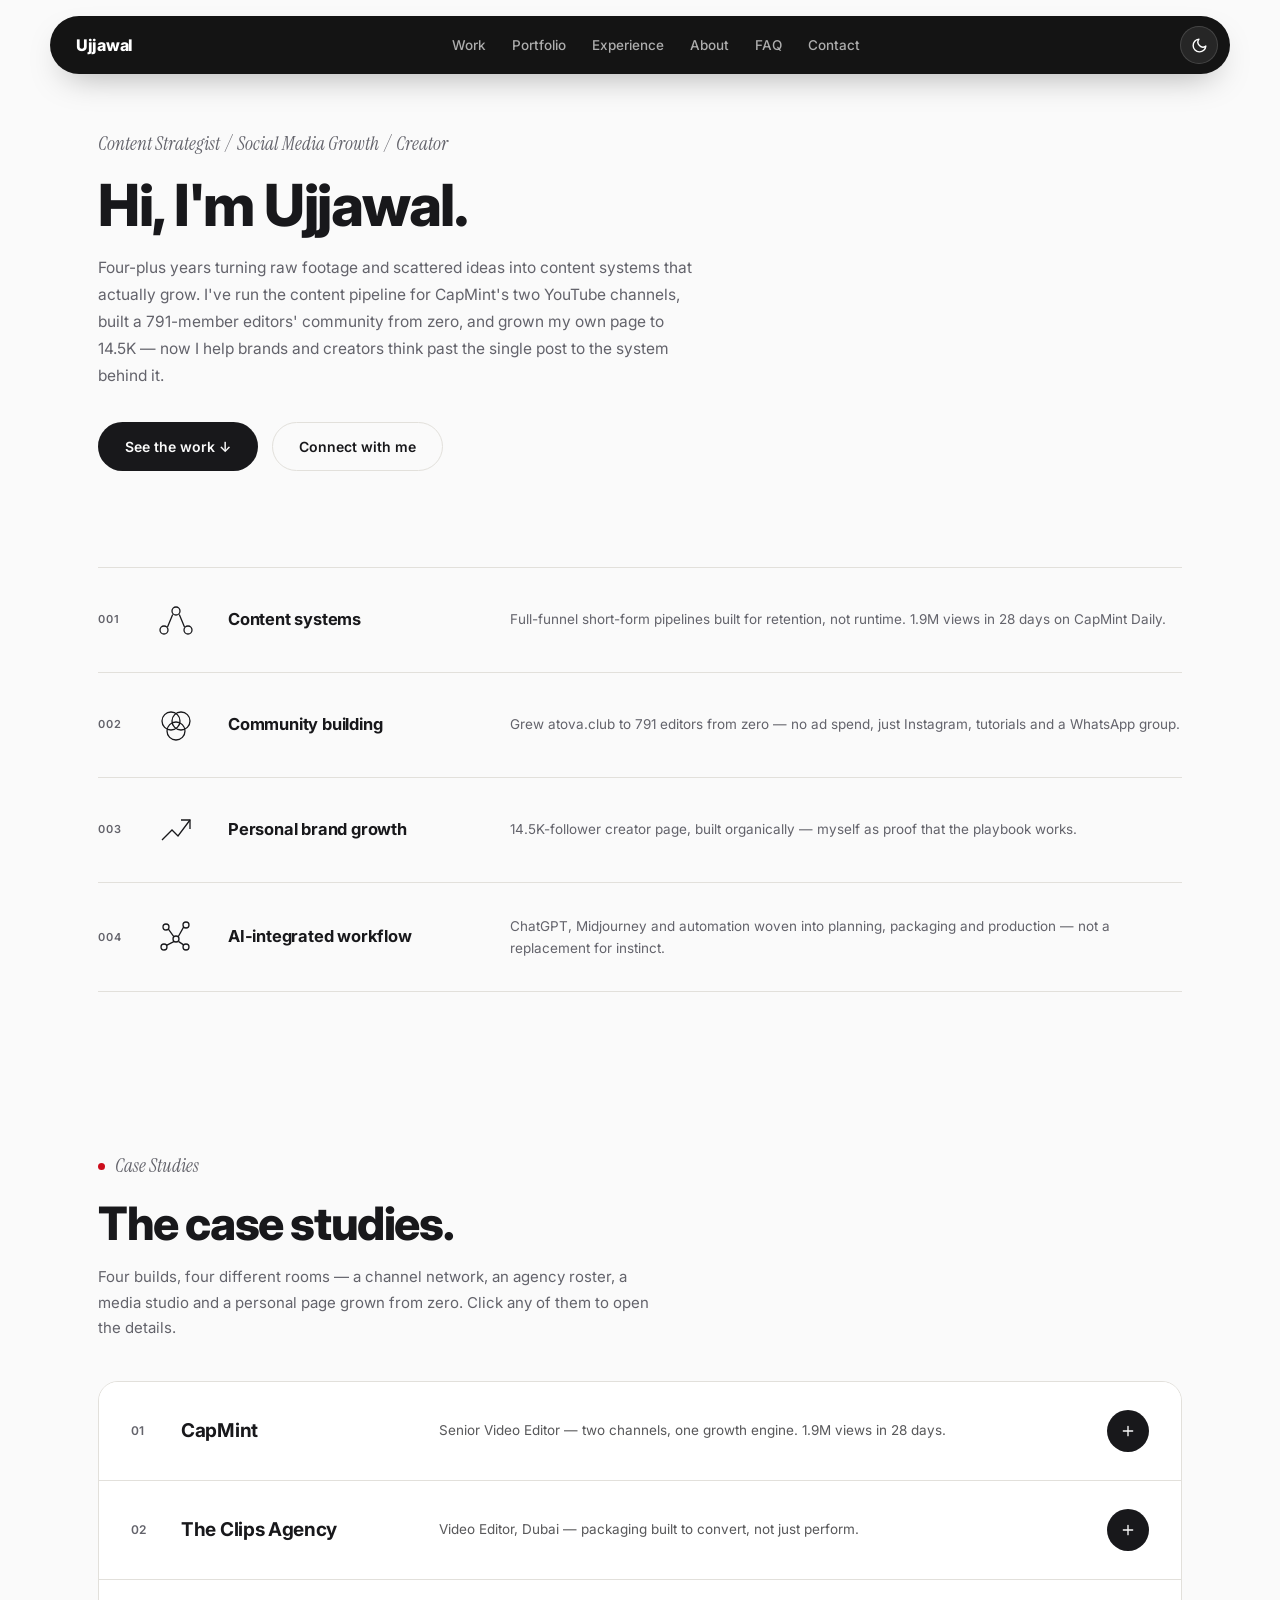
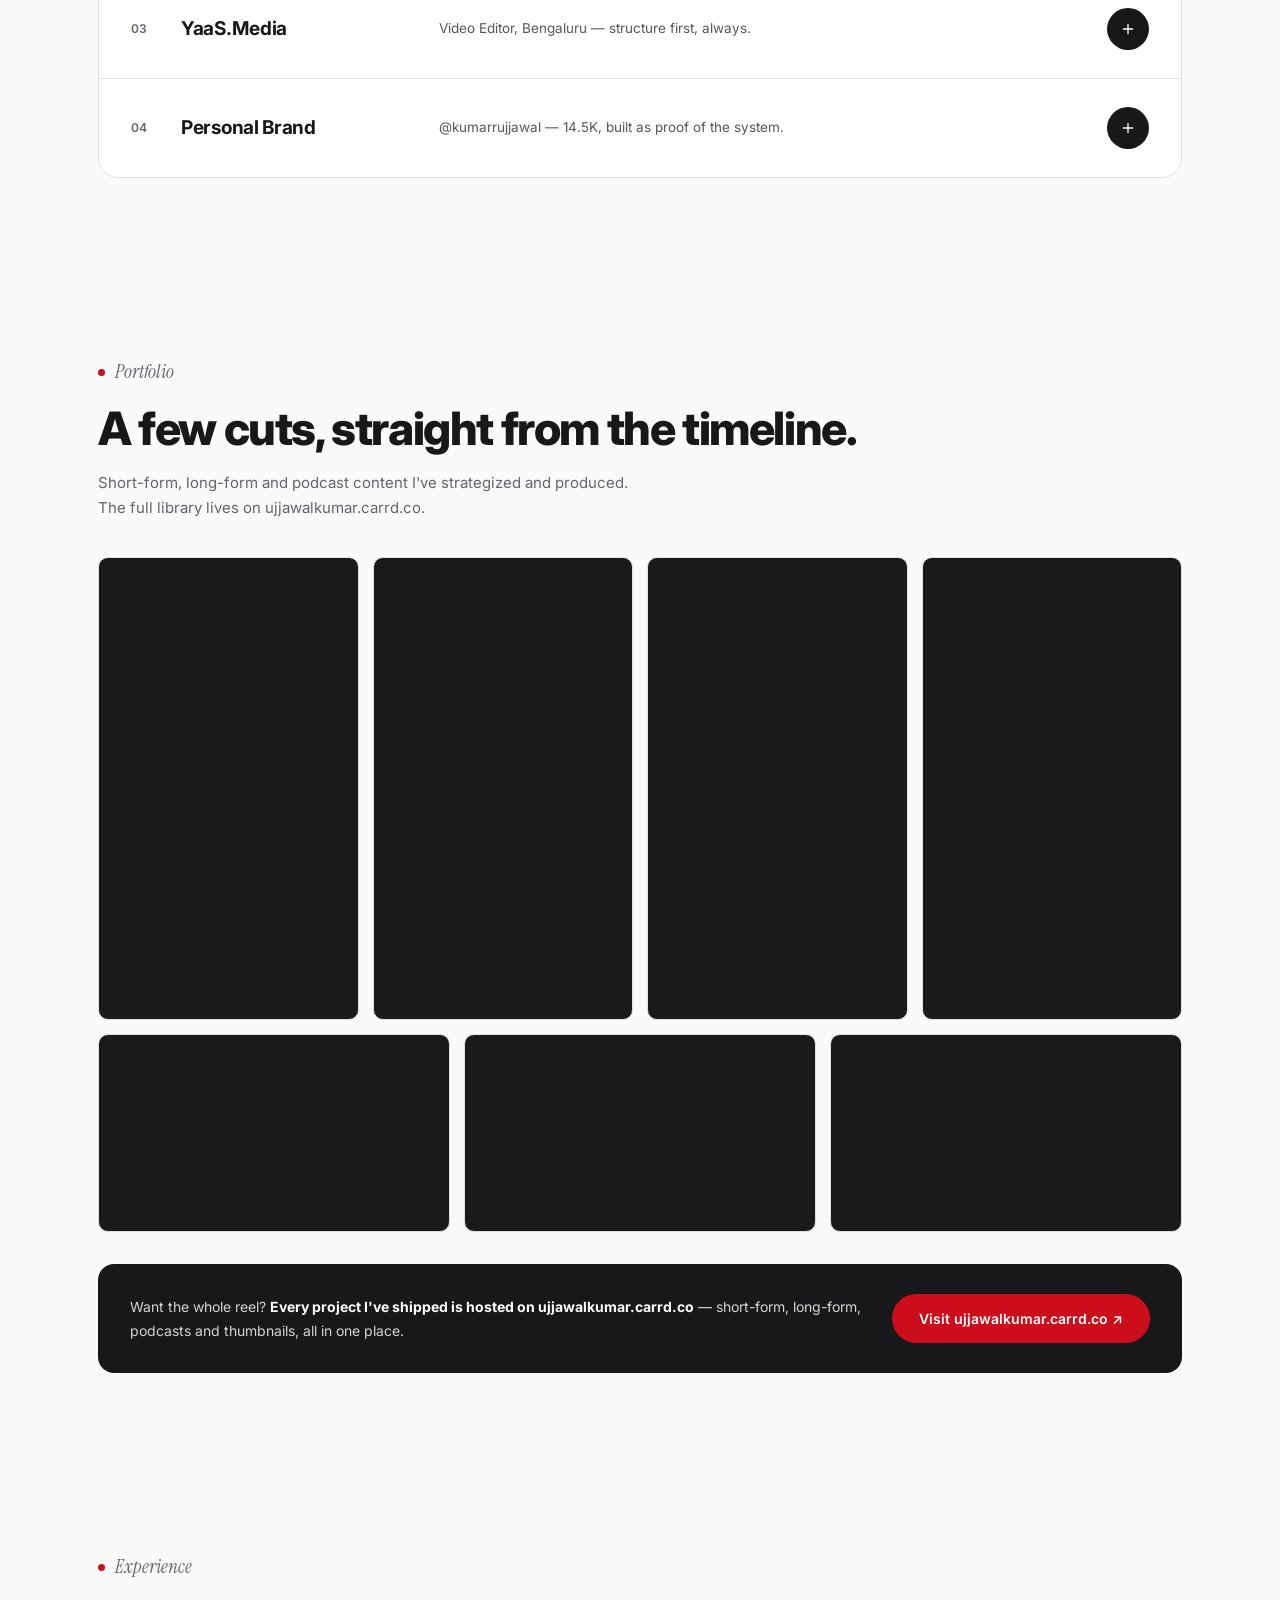
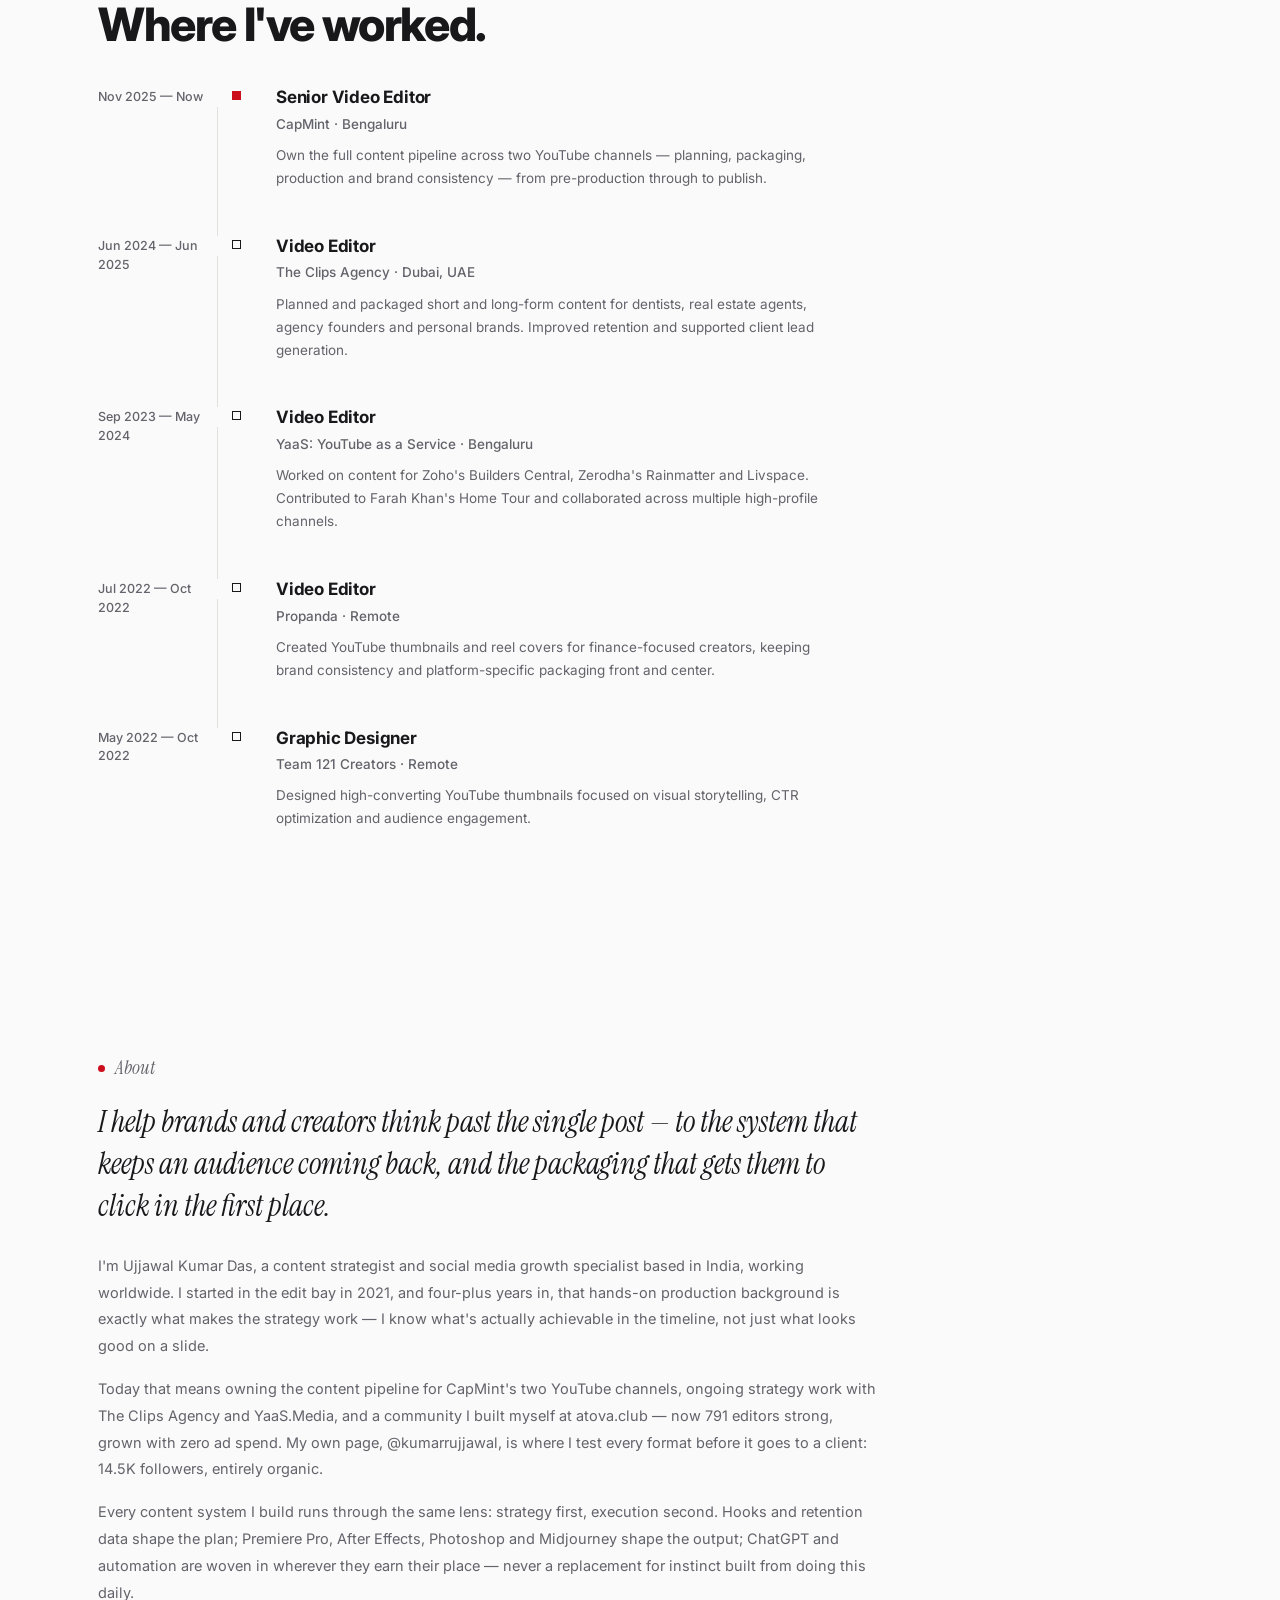
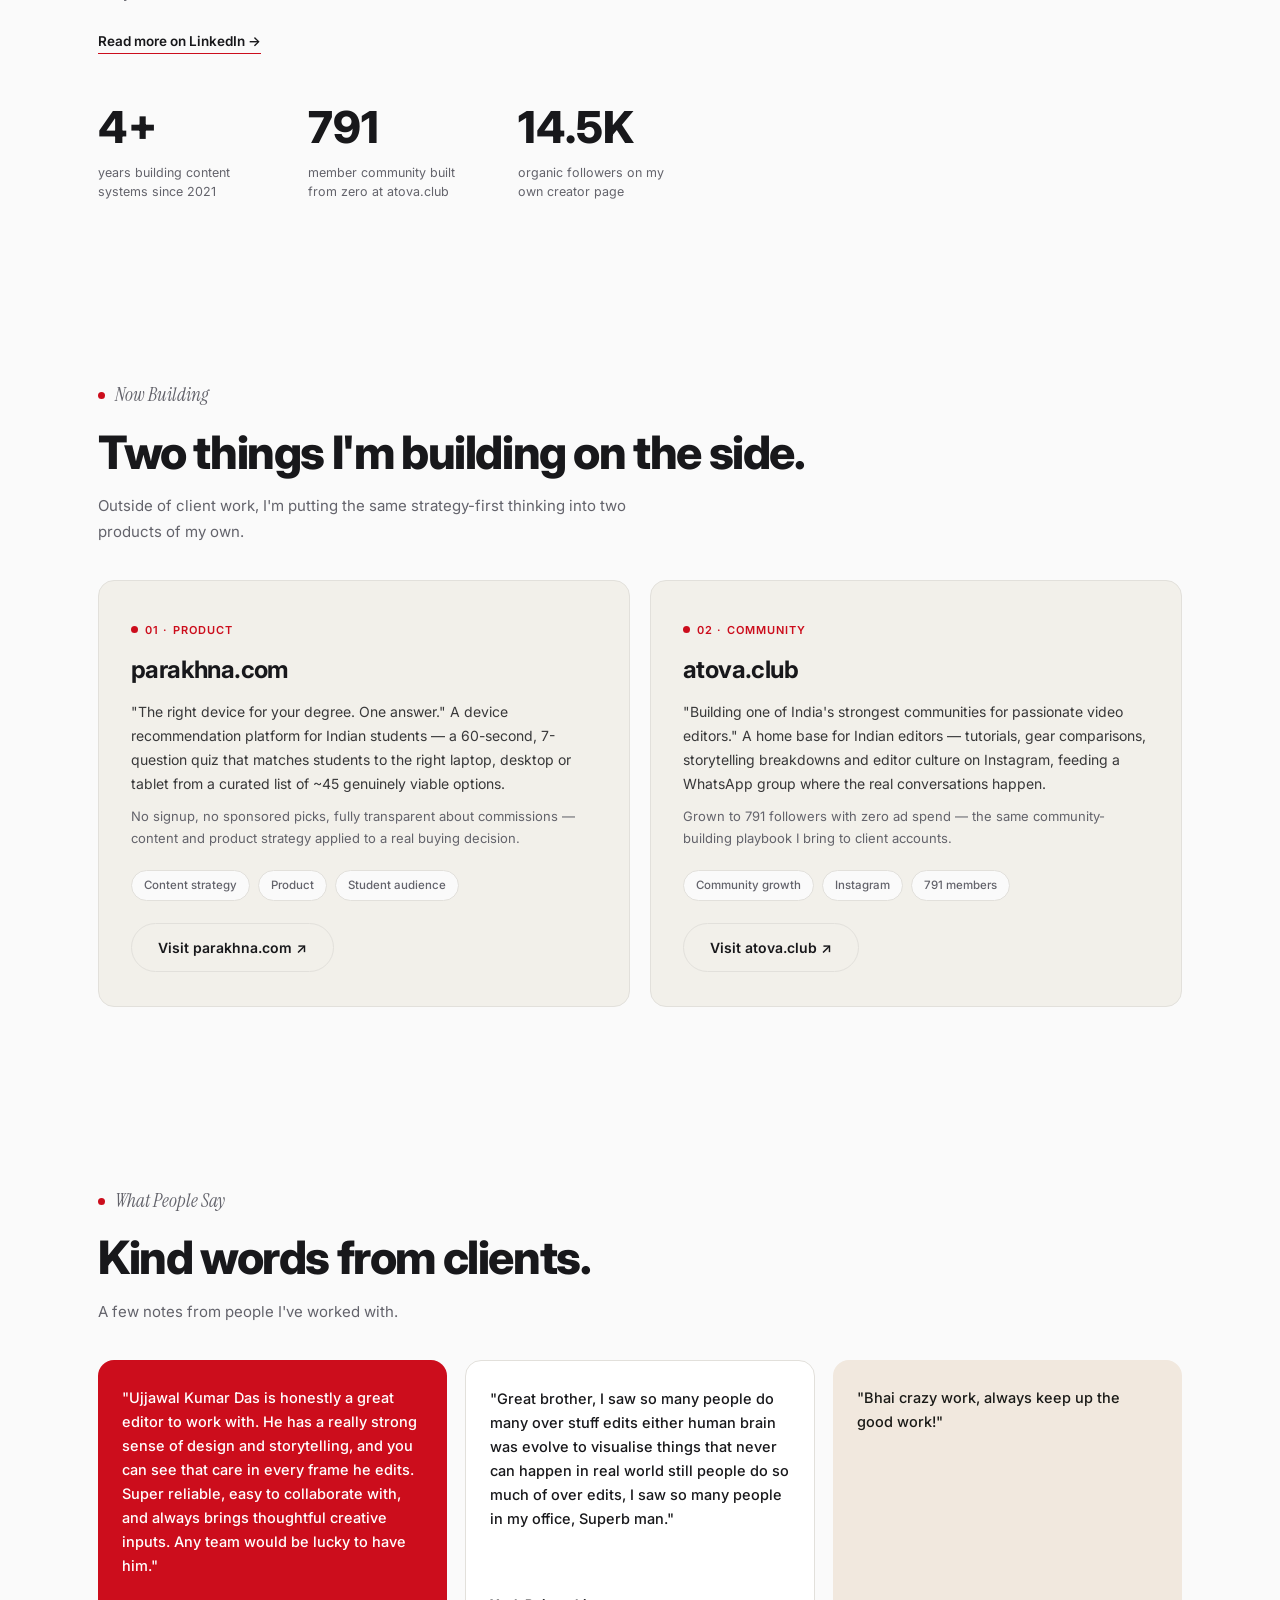
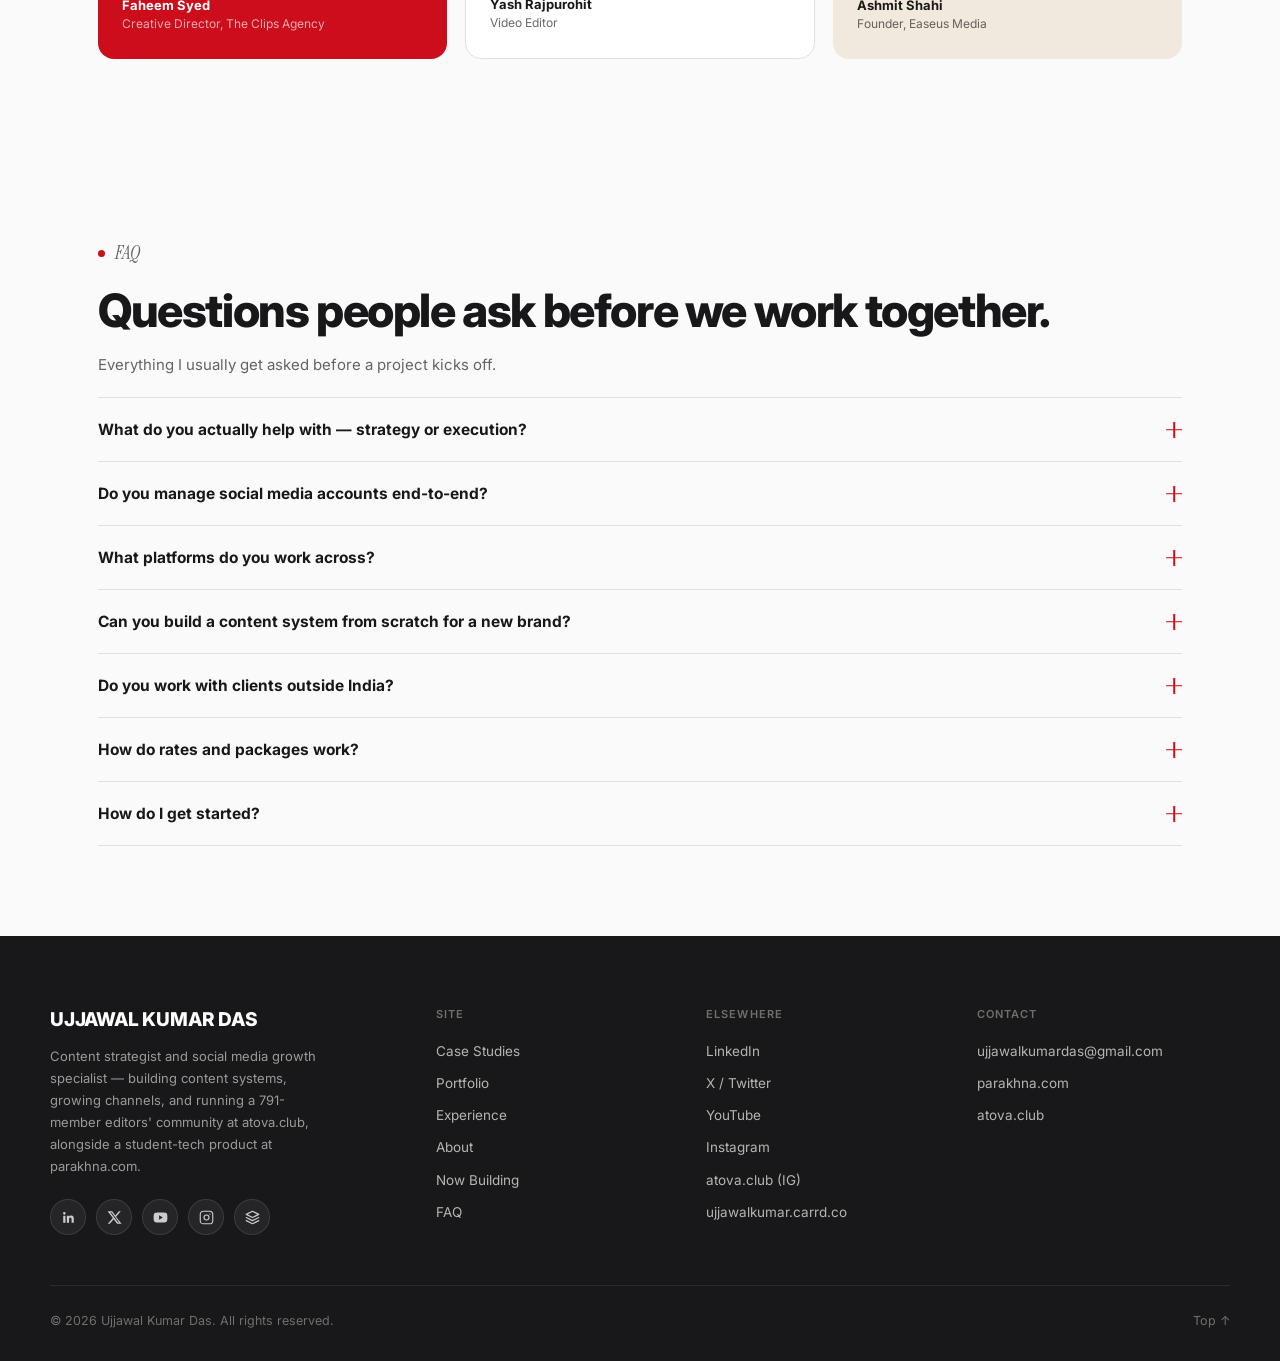
==== index.html @ aadfa1e5 "index.html" ====
<!DOCTYPE html>
<html lang="en">
<head>
<meta charset="UTF-8" />
<meta name="viewport" content="width=device-width, initial-scale=1.0" />
<title>Ujjawal Kumar Das | Content Strategist &amp; Social Media Growth</title>
<meta name="description" content="Content strategist and social media growth specialist. I build content systems, grow channels and run communities — CapMint, The Clips Agency, YaaS.Media, and my own 14.5K creator page." />
<link rel="preconnect" href="https://fonts.googleapis.com" />
<link rel="preconnect" href="https://fonts.gstatic.com" crossorigin />
<link href="https://fonts.googleapis.com/css2?family=Instrument+Serif:ital@1&family=Inter:wght@400;500;600;700;800&display=swap" rel="stylesheet" />
<style>
  *,*::before,*::after{box-sizing:border-box;margin:0;padding:0;}
  html{scroll-behavior:smooth;}
  :root{
    --bg:#FAFAFA;
    --surface:#ffffff;
    --card:#f2f0ea;
    --text:#18181B;
    --ink:#18181B;
    --muted:#63636b;
    --line:#e2e0db;
    --accent:#CC0D1C;
    --c-cream:#F1E8DE;
    --c-cream-ink:#1a1a17;
  }
  :root[data-theme="dark"]{
    --bg:#0E0E10;
    --surface:#1a1a1d;
    --card:#1c1c1f;
    --text:#F2F1EE;
    --muted:#9c9c99;
    --line:rgba(255,255,255,.12);
  }
  body{font-family:'Inter',sans-serif;background:var(--bg);color:var(--text);overflow-x:hidden;line-height:1.5;transition:background .3s ease,color .3s ease;}
  a{color:inherit;}
  .serif{font-family:'Instrument Serif',serif;font-style:italic;font-weight:400;}
  img{max-width:100%;display:block;}

  /* ── NAV ── */
  .nav{position:fixed;top:16px;left:50%;transform:translateX(-50%);width:calc(100% - 40px);max-width:1180px;z-index:200;display:flex;align-items:center;justify-content:space-between;gap:16px;padding:10px 12px 10px 26px;background:#141414;border-radius:999px;box-shadow:0 14px 34px -14px rgba(0,0,0,.35);}
  .nav-logo{font-weight:800;font-size:16px;line-height:1;letter-spacing:-.3px;text-decoration:none;color:#fff;flex-shrink:0;}
  .nav-links{display:flex;align-items:center;gap:26px;}
  .nav-links a{font-size:13.5px;font-weight:500;text-decoration:none;color:rgba(255,255,255,.65);transition:color .2s;}
  .nav-links a:hover{color:#fff;}
  .nav-right{display:flex;align-items:center;gap:10px;flex-shrink:0;}
  .theme-toggle{width:38px;height:38px;border-radius:50%;background:rgba(255,255,255,.08);border:1px solid rgba(255,255,255,.14);display:flex;align-items:center;justify-content:center;color:#fff;cursor:pointer;transition:background .2s;flex-shrink:0;}
  .theme-toggle:hover{background:rgba(255,255,255,.16);}
  .theme-toggle svg{width:17px;height:17px;display:block;}

  /* ── HERO ── */
  .hero{max-width:1180px;margin:0 auto;padding:130px 48px 40px;}
  .hero-eyebrow{font-family:'Instrument Serif',serif;font-style:italic;font-size:19px;font-weight:400;color:var(--muted);margin-bottom:16px;}
  .hero-heading{font-size:clamp(34px,5.4vw,58px);font-weight:800;letter-spacing:-1.5px;line-height:1.06;margin-bottom:18px;}
  .hero-sub{font-size:15.5px;color:var(--muted);line-height:1.75;max-width:600px;margin-bottom:32px;}
  .hero-ctas{display:flex;align-items:center;gap:14px;flex-wrap:wrap;margin-bottom:56px;}
  .btn{display:inline-flex;align-items:center;gap:8px;padding:13px 26px;border-radius:999px;font-size:14px;font-weight:600;font-family:'Inter',sans-serif;text-decoration:none;transition:background .2s,transform .15s,border-color .2s,color .2s,opacity .2s;cursor:pointer;border:1.5px solid transparent;}
  .btn-primary{background:var(--text);color:var(--bg);}
  .btn-primary:hover{opacity:.82;transform:translateY(-1px);}
  .btn-ghost{background:transparent;color:var(--text);border-color:var(--line);}
  .btn-ghost:hover{border-color:var(--text);}
  .btn-accent{background:var(--accent);color:#fff;}
  .btn-accent:hover{background:#A30A16;}

  /* ── FEATURE GRID ── */
  .feature-grid{max-width:1180px;margin:0 auto;padding:0 48px 70px;}
  .feature{display:flex;align-items:center;gap:32px;padding:32px 0;border-top:1px solid var(--line);}
  .feature:last-child{border-bottom:1px solid var(--line);}
  .feature-num{font-size:11px;font-weight:600;letter-spacing:.08em;color:var(--muted);width:26px;flex-shrink:0;}
  .feature-icon{width:40px;height:40px;flex-shrink:0;color:var(--text);}
  .feature-icon svg{width:100%;height:100%;display:block;}
  .feature-title{font-size:16.5px;font-weight:700;letter-spacing:-.2px;width:250px;flex-shrink:0;}
  .feature-desc{flex:1;font-size:13.5px;color:var(--muted);line-height:1.65;}

  /* ── SECTION SHARED ── */
  .section{max-width:1180px;margin:0 auto;padding:90px 48px;}
  .section-eyebrow{display:flex;align-items:center;gap:10px;font-family:'Instrument Serif',serif;font-style:italic;font-size:19px;font-weight:400;color:var(--muted);margin-bottom:18px;}
  .dot{width:7px;height:7px;border-radius:50%;background:var(--accent);flex-shrink:0;display:inline-block;}
  .section-title{font-size:clamp(30px,4vw,46px);font-weight:800;letter-spacing:-1.4px;line-height:1.08;margin-bottom:16px;}
  .section-sub{font-size:15px;color:var(--muted);max-width:560px;line-height:1.7;}

  /* ── CASE STUDIES (click-to-expand pointer list) ── */
  .case-intro{padding-bottom:40px;}
  .case-list{border:1px solid var(--line);border-radius:20px;overflow:hidden;background:var(--surface);}
  .case-row{border-bottom:1px solid var(--line);}
  .case-row:last-child{border-bottom:none;}
  .case-row-head{width:100%;display:flex;align-items:center;gap:28px;padding:28px 32px;background:var(--surface);border:none;cursor:pointer;text-align:left;font-family:inherit;color:inherit;transition:background .32s ease,color .32s ease;}
  .case-row-num{font-size:12px;font-weight:600;color:var(--muted);width:22px;flex-shrink:0;transition:color .32s ease;}
  .case-row-title{font-size:19px;font-weight:700;letter-spacing:-.3px;width:230px;flex-shrink:0;}
  .case-row-desc{flex:1;font-size:13.5px;line-height:1.6;opacity:.72;}
  .case-row-arrow{width:42px;height:42px;border-radius:50%;background:var(--text);color:var(--bg);display:flex;align-items:center;justify-content:center;flex-shrink:0;transition:transform .32s ease,background .32s ease,color .32s ease;}
  .case-row-arrow svg{width:16px;height:16px;transition:transform .32s ease;}
  .case-row.open .case-row-arrow svg{transform:rotate(135deg);}
  .case-row-body{max-height:0;overflow:hidden;transition:max-height .45s ease;}
  .case-row.open .case-row-body{max-height:900px;}
  .case-row-inner{padding:4px 32px 44px;}
  .case-eyebrow{display:flex;align-items:center;gap:8px;font-size:12px;font-weight:600;letter-spacing:.08em;margin-bottom:20px;opacity:.85;}
  .case-rule{border:none;border-top:1px solid currentColor;opacity:.22;margin:20px 0;}
  .case-headline{font-size:clamp(26px,3.6vw,40px);font-weight:800;letter-spacing:-1.2px;line-height:1.08;}
  .case-bottom{display:grid;grid-template-columns:1.1fr 1fr;gap:40px;align-items:start;}
  .case-desc{font-size:14.5px;line-height:1.8;opacity:.92;max-width:480px;}
  .case-stats{display:grid;grid-template-columns:1fr 1fr;gap:22px 30px;}
  .case-stats strong{display:block;font-size:22px;font-weight:700;margin-bottom:4px;}
  .case-stats span{font-size:12.5px;opacity:.75;line-height:1.5;display:block;}
  .case-row-head:hover,.case-row.open .case-row-head{background:var(--text);color:var(--bg);}
  .case-row-head:hover .case-row-num,.case-row.open .case-row-num{color:var(--bg);opacity:.55;}
  .case-row-head:hover .case-row-arrow,.case-row.open .case-row-arrow{background:var(--bg);color:var(--text);}
  .case-row-body{background:var(--text);color:var(--bg);}
  .case-row-body .case-desc,.case-row-body .case-stats span{opacity:.65;}
  .case-row-body .case-rule{opacity:.18;}
  @media (max-width:700px){
    .case-row-head{padding:22px 20px;gap:16px;}
    .case-row-title{width:auto;flex:1;font-size:16px;}
    .case-row-desc{display:none;}
    .case-row-inner{padding:4px 20px 36px;}
    .case-bottom{grid-template-columns:1fr;gap:24px;}
  }

  /* ── PORTFOLIO ── */
  .video-grid{display:grid;grid-template-columns:repeat(4,1fr);gap:14px;margin-bottom:14px;}
  .video-wrap{border-radius:10px;overflow:hidden;aspect-ratio:9/16;background:#1a1a1a;border:1px solid var(--line);}
  .video-wrap iframe{width:100%;height:100%;border:none;display:block;}
  .longform-grid{display:grid;grid-template-columns:repeat(3,1fr);gap:14px;}
  .longform-wrap{border-radius:10px;overflow:hidden;aspect-ratio:16/9;background:#1a1a1a;border:1px solid var(--line);}
  .longform-wrap iframe{width:100%;height:100%;border:none;display:block;}
  .portfolio-cta{margin-top:32px;display:flex;align-items:center;gap:20px;flex-wrap:wrap;padding:30px 32px;background:var(--ink);border-radius:16px;}
  .portfolio-cta p{color:#d4d4d0;font-size:14px;flex:1;min-width:220px;line-height:1.65;}
  .portfolio-cta strong{color:#fff;}

  /* ── EXPERIENCE (simple timeline) ── */
  .timeline{display:flex;flex-direction:column;}
  .t-item{display:grid;grid-template-columns:110px 20px 1fr;gap:0 24px;padding-bottom:44px;position:relative;}
  .t-item:not(:last-child)::before{content:'';position:absolute;left:119px;top:22px;bottom:-2px;width:1px;background:var(--line);}
  .t-date{font-size:12.5px;font-weight:500;color:var(--muted);padding-top:3px;}
  .t-marker{width:9px;height:9px;margin-top:6px;border:1.5px solid var(--text);}
  .t-item.current .t-marker{background:var(--accent);border-color:var(--accent);}
  .t-role{font-size:17px;font-weight:700;letter-spacing:-.2px;margin-bottom:3px;}
  .t-org{font-size:13.5px;font-weight:500;color:var(--muted);margin-bottom:10px;}
  .t-desc{font-size:13.5px;color:var(--muted);line-height:1.7;max-width:560px;}

  /* ── ABOUT ── */
  .about-wrap{max-width:780px;}
  .about-statement{font-family:'Instrument Serif',serif;font-style:italic;font-size:clamp(22px,2.7vw,30px);font-weight:400;line-height:1.4;margin-bottom:26px;}
  .about-para{font-size:14.5px;color:var(--muted);line-height:1.85;margin-bottom:16px;}
  .about-readmore{display:inline-flex;align-items:center;gap:6px;font-size:13.5px;font-weight:600;color:var(--text);text-decoration:none;margin-top:8px;border-bottom:1.5px solid var(--accent);padding-bottom:2px;}
  .about-stats{display:flex;gap:40px;margin-top:40px;flex-wrap:wrap;}
  .about-stat strong{display:block;font-size:clamp(32px,4vw,44px);font-weight:800;}
  .about-stat span{font-size:12.5px;color:var(--muted);max-width:170px;display:block;line-height:1.5;margin-top:4px;}

  /* ── NOW BUILDING ── */
  .build-grid{display:grid;grid-template-columns:repeat(2,1fr);gap:20px;}
  .build-card{background:var(--card);border:1px solid var(--line);border-radius:16px;padding:34px 32px;}
  .build-tag{display:inline-flex;align-items:center;gap:7px;font-size:11px;font-weight:600;letter-spacing:.1em;color:var(--accent);text-transform:uppercase;margin-bottom:14px;}
  .build-name{font-size:24px;font-weight:700;letter-spacing:-.6px;margin-bottom:12px;}
  .build-desc{font-size:14px;color:var(--text);opacity:.85;line-height:1.7;margin-bottom:10px;}
  .build-sub{font-size:13px;color:var(--muted);line-height:1.7;margin-bottom:20px;}
  .build-pills{display:flex;flex-wrap:wrap;gap:8px;margin-bottom:22px;}
  .build-pill{font-size:11.5px;font-weight:500;padding:6px 12px;border-radius:999px;background:var(--bg);border:1px solid var(--line);color:var(--muted);}

  /* ── TESTIMONIALS ── */
  .testi-grid{display:grid;grid-template-columns:repeat(3,1fr);gap:18px;}
  .testi-card{border-radius:16px;padding:26px 24px;display:flex;flex-direction:column;justify-content:space-between;min-height:190px;}
  .testi-card.accent{background:var(--accent);color:#fff;}
  .testi-card.line{background:var(--surface);border:1px solid var(--line);}
  .testi-card.cream{background:var(--c-cream);color:var(--c-cream-ink);}
  .testi-quote{font-size:14.5px;line-height:1.65;font-weight:500;margin-bottom:18px;}
  .testi-name{font-size:13px;font-weight:700;}
  .testi-role{font-size:12px;opacity:.65;}
  .placeholder-note{display:inline-block;margin-top:26px;font-size:12px;color:var(--muted);border:1px dashed var(--line);border-radius:999px;padding:8px 16px;}

  /* ── FAQ ── */
  .faq-list{display:flex;flex-direction:column;}
  .faq-item{border-top:1px solid var(--line);}
  .faq-list .faq-item:last-child{border-bottom:1px solid var(--line);}
  .faq-q{width:100%;background:none;border:none;text-align:left;cursor:pointer;padding:22px 0;display:flex;justify-content:space-between;align-items:center;gap:20px;font-size:15.5px;font-weight:700;font-family:'Inter',sans-serif;color:var(--text);}
  .faq-q .plus{width:16px;height:16px;position:relative;flex-shrink:0;}
  .faq-q .plus::before,.faq-q .plus::after{content:'';position:absolute;background:var(--accent);}
  .faq-q .plus::before{left:0;top:50%;width:100%;height:1.5px;transform:translateY(-50%);}
  .faq-q .plus::after{top:0;left:50%;width:1.5px;height:100%;transform:translateX(-50%);transition:transform .25s;}
  .faq-item.open .faq-q .plus::after{transform:translateX(-50%) rotate(90deg);}
  .faq-a{max-height:0;overflow:hidden;transition:max-height .5s ease;}
  .faq-item.open .faq-a{max-height:1300px;}
  .faq-a-inner{padding-bottom:26px;max-width:640px;}
  .faq-a-inner p{font-size:14px;color:var(--muted);line-height:1.75;margin-bottom:12px;}
  .faq-a-inner p:last-child{margin-bottom:0;}
  .faq-a-inner ul{margin:0 0 14px 20px;}
  .faq-a-inner li{font-size:14px;color:var(--muted);line-height:1.7;margin-bottom:5px;}
  .faq-a-inner li strong{color:var(--text);font-weight:600;}

  /* ── FOOTER ── */
  footer{background:var(--ink);color:#9a9a97;padding:70px 48px 30px;}
  .footer-inner{max-width:1180px;margin:0 auto;}
  .footer-top{display:grid;grid-template-columns:1.5fr 1fr 1fr 1.1fr;gap:40px;padding-bottom:50px;}
  .footer-brand-name{font-size:19px;font-weight:800;color:#fff;margin-bottom:10px;text-transform:uppercase;letter-spacing:-.2px;}
  .footer-tagline{font-size:13px;color:#9a9a97;line-height:1.7;max-width:280px;margin-bottom:22px;}
  .footer-social{display:flex;gap:10px;flex-wrap:wrap;}
  .footer-social a{width:36px;height:36px;border-radius:50%;background:rgba(255,255,255,.06);border:1px solid rgba(255,255,255,.1);display:flex;align-items:center;justify-content:center;color:#ccc;text-decoration:none;transition:background .2s,color .2s,border-color .2s;}
  .footer-social a:hover{background:var(--accent);border-color:var(--accent);color:#fff;}
  .footer-social svg{width:15px;height:15px;}
  .footer-col-title{font-size:11px;font-weight:600;letter-spacing:.1em;color:#6f6f6c;text-transform:uppercase;margin-bottom:18px;}
  .footer-col a{display:block;font-size:13.5px;color:#b5b5b1;text-decoration:none;margin-bottom:12px;transition:color .2s;}
  .footer-col a:hover{color:#fff;}
  .footer-bottom{display:flex;align-items:center;justify-content:space-between;flex-wrap:wrap;gap:12px;padding-top:26px;border-top:1px solid rgba(255,255,255,.08);font-size:12.5px;color:#6f6f6c;}
  .footer-bottom a{color:#6f6f6c;text-decoration:none;}
  .footer-bottom a:hover{color:#fff;}

  /* ── FADE-IN ── */
  .fade-in{opacity:0;transform:translateY(20px);transition:opacity .6s ease,transform .6s ease;}
  .fade-in.visible{opacity:1;transform:translateY(0);}

  /* ── RESPONSIVE ── */
  @media (max-width:900px){
    .feature{flex-wrap:wrap;gap:10px 24px;padding:26px 0;}
    .feature-title{width:100%;}
    .feature-desc{width:100%;flex-basis:100%;}
    .video-grid{grid-template-columns:repeat(2,1fr);}
    .longform-grid{grid-template-columns:repeat(2,1fr);}
    .build-grid{grid-template-columns:1fr;}
    .testi-grid{grid-template-columns:1fr;}
    .case-bottom{grid-template-columns:1fr;gap:26px;}
    .footer-top{grid-template-columns:1fr 1fr;gap:32px;}
    .section{padding:64px 28px;}
    .case-inner{padding:0 28px;}
    .hero{padding:110px 28px 30px;}
    .nav{padding:8px 8px 8px 20px;width:calc(100% - 24px);top:12px;}
    .nav-links{display:none;}
  }
  @media (max-width:560px){
    .feature-grid{padding:0 20px 48px;}
    .feature{padding:22px 0;}
    .video-grid{grid-template-columns:repeat(2,1fr);}
    .longform-grid{grid-template-columns:1fr;}
    .footer-top{grid-template-columns:1fr;}
    .section{padding:52px 20px;}
    .t-item{grid-template-columns:80px 16px 1fr;gap:0 16px;}
    .t-item:not(:last-child)::before{left:89px;}
  }
</style>
</head>
<body>

<!-- ── NAV ── -->
<nav class="nav" id="nav">
  <a href="#home" class="nav-logo">Ujjawal</a>
  <div class="nav-links">
    <a href="#work">Work</a>
    <a href="#portfolio">Portfolio</a>
    <a href="#experience">Experience</a>
    <a href="#about">About</a>
    <a href="#faq">FAQ</a>
    <a href="mailto:ujjawalkumardas@gmail.com">Contact</a>
  </div>
  <div class="nav-right">
    <button class="theme-toggle" id="themeToggle" type="button" aria-label="Toggle dark mode">
      <svg class="icon-moon" viewBox="0 0 24 24" fill="none" stroke="currentColor" stroke-width="2" stroke-linecap="round" stroke-linejoin="round"><path d="M21 12.79A9 9 0 1 1 11.21 3 7 7 0 0 0 21 12.79z"/></svg>
      <svg class="icon-sun" viewBox="0 0 24 24" fill="none" stroke="currentColor" stroke-width="2" stroke-linecap="round" stroke-linejoin="round" style="display:none;"><circle cx="12" cy="12" r="4"/><path d="M12 2v2M12 20v2M4.93 4.93l1.41 1.41M17.66 17.66l1.41 1.41M2 12h2M20 12h2M6.34 17.66l-1.41 1.41M19.07 4.93l-1.41 1.41"/></svg>
    </button>
  </div>
</nav>

<!-- ── HERO / HOME ── -->
<section class="hero" id="home">
  <div class="hero-eyebrow">Content Strategist &nbsp;/&nbsp; Social Media Growth &nbsp;/&nbsp; Creator</div>
  <h1 class="hero-heading">Hi, I'm Ujjawal.</h1>
  <p class="hero-sub">Four-plus years turning raw footage and scattered ideas into content systems that actually grow. I've run the content pipeline for CapMint's two YouTube channels, built a 791-member editors' community from zero, and grown my own page to 14.5K — now I help brands and creators think past the single post to the system behind it.</p>
  <div class="hero-ctas">
    <a href="#work" class="btn btn-primary">See the work ↓</a>
    <a href="mailto:ujjawalkumardas@gmail.com" class="btn btn-ghost">Connect with me</a>
  </div>
</section>

<!-- ── FEATURE GRID ── -->
<div class="feature-grid fade-in">
  <div class="feature">
    <span class="feature-num">001</span>
    <div class="feature-icon">
      <svg viewBox="0 0 40 40" fill="none" stroke="currentColor" stroke-width="1.3"><circle cx="8" cy="30" r="4"/><circle cx="20" cy="11" r="4"/><circle cx="32" cy="30" r="4"/><path d="M11.5 27 L16.7 14.5 M23.3 14.5 L28.5 27"/></svg>
    </div>
    <div class="feature-title">Content systems</div>
    <div class="feature-desc">Full-funnel short-form pipelines built for retention, not runtime. 1.9M views in 28 days on CapMint Daily.</div>
  </div>
  <div class="feature">
    <span class="feature-num">002</span>
    <div class="feature-icon">
      <svg viewBox="0 0 40 40" fill="none" stroke="currentColor" stroke-width="1.3"><circle cx="15" cy="16" r="9"/><circle cx="25" cy="16" r="9"/><circle cx="20" cy="26" r="9"/></svg>
    </div>
    <div class="feature-title">Community building</div>
    <div class="feature-desc">Grew atova.club to 791 editors from zero — no ad spend, just Instagram, tutorials and a WhatsApp group.</div>
  </div>
  <div class="feature">
    <span class="feature-num">003</span>
    <div class="feature-icon">
      <svg viewBox="0 0 40 40" fill="none" stroke="currentColor" stroke-width="1.3"><path d="M6 30 L16 20 L22 26 L34 10"/><path d="M25 10 L34 10 L34 19"/></svg>
    </div>
    <div class="feature-title">Personal brand growth</div>
    <div class="feature-desc">14.5K-follower creator page, built organically — myself as proof that the playbook works.</div>
  </div>
  <div class="feature">
    <span class="feature-num">004</span>
    <div class="feature-icon">
      <svg viewBox="0 0 40 40" fill="none" stroke="currentColor" stroke-width="1.3"><circle cx="10" cy="10" r="3"/><circle cx="30" cy="8" r="3"/><circle cx="20" cy="22" r="3"/><circle cx="8" cy="30" r="3"/><circle cx="30" cy="30" r="3"/><path d="M12.4 12.2 L17.8 19.7 M27.7 9.9 L22.2 19.7 M18.3 24.4 L10.5 28.4 M22.7 24.6 L27.6 27.9"/></svg>
    </div>
    <div class="feature-title">AI-integrated workflow</div>
    <div class="feature-desc">ChatGPT, Midjourney and automation woven into planning, packaging and production — not a replacement for instinct.</div>
  </div>
</div>

<!-- ── CASE STUDIES ── -->
<section class="section case-intro fade-in" id="work">
  <div class="section-eyebrow"><span class="dot"></span>Case Studies</div>
  <h2 class="section-title">The case studies.</h2>
  <p class="section-sub">Four builds, four different rooms — a channel network, an agency roster, a media studio and a personal page grown from zero. Click any of them to open the details.</p>
</section>

<section class="section" style="padding-top:0;">
<div class="case-list">
  <div class="case-row">
    <button class="case-row-head" aria-expanded="false">
      <span class="case-row-num">01</span>
      <span class="case-row-title">CapMint</span>
      <span class="case-row-desc">Senior Video Editor — two channels, one growth engine. 1.9M views in 28 days.</span>
      <span class="case-row-arrow"><svg viewBox="0 0 24 24" fill="none" stroke="currentColor" stroke-width="2" stroke-linecap="round" stroke-linejoin="round"><path d="M12 5v14M5 12h14"/></svg></span>
    </button>
    <div class="case-row-body">
      <div class="case-row-inner">
        <div class="case-eyebrow"><span class="dot" style="background:currentColor;"></span>01 / CAPMINT / SENIOR VIDEO EDITOR</div>
        <hr class="case-rule">
        <h3 class="case-headline">Two channels,<br>one growth engine.</h3>
        <hr class="case-rule">
        <div class="case-bottom">
          <p class="case-desc">I plan, structure and package content for CapMint Daily and CapMint Investing — two YouTube channels under CapMint, where I work as senior video editor. Same hook-first system, applied to Indian brand and Gen Z culture stories on one channel and markets and personal finance on the other.</p>
          <div class="case-stats">
            <div><strong>1.9M</strong><span>views tracked in 28 days on CapMint Daily</span></div>
            <div><strong>12.4%</strong><span>average CTR — 3–6x YouTube's typical benchmark</span></div>
            <div><strong>10.4K</strong><span>subscribers gained in the same window</span></div>
            <div><strong>2</strong><span>channels, one content system behind both</span></div>
          </div>
        </div>
      </div>
    </div>
  </div>

  <div class="case-row">
    <button class="case-row-head" aria-expanded="false">
      <span class="case-row-num">02</span>
      <span class="case-row-title">The Clips Agency</span>
      <span class="case-row-desc">Video Editor, Dubai — packaging built to convert, not just perform.</span>
      <span class="case-row-arrow"><svg viewBox="0 0 24 24" fill="none" stroke="currentColor" stroke-width="2" stroke-linecap="round" stroke-linejoin="round"><path d="M12 5v14M5 12h14"/></svg></span>
    </button>
    <div class="case-row-body">
      <div class="case-row-inner">
        <div class="case-eyebrow"><span class="dot" style="background:currentColor;"></span>02 / THE CLIPS AGENCY / VIDEO EDITOR · DUBAI, UAE</div>
        <hr class="case-rule">
        <h3 class="case-headline">Packaging built<br>to convert.</h3>
        <hr class="case-rule">
        <div class="case-bottom">
          <p class="case-desc">Ongoing content strategy for Clips Agency's client roster — dentists, real estate agents, agency founders and personal brands. I plan the hook, structure the narrative and package short-form built for retention and lead generation, not just views.</p>
          <div class="case-stats">
            <div><strong>Fast</strong><span>turnaround on vertical, scroll-stopping cuts</span></div>
            <div><strong>Multi</strong><span>format delivery from long-form source</span></div>
            <div><strong>Lead-gen</strong><span>focused packaging, not just performance</span></div>
            <div><strong>2024–25</strong><span>ongoing freelance collaboration</span></div>
          </div>
        </div>
      </div>
    </div>
  </div>

  <div class="case-row">
    <button class="case-row-head" aria-expanded="false">
      <span class="case-row-num">03</span>
      <span class="case-row-title">YaaS.Media</span>
      <span class="case-row-desc">Video Editor, Bengaluru — structure first, always.</span>
      <span class="case-row-arrow"><svg viewBox="0 0 24 24" fill="none" stroke="currentColor" stroke-width="2" stroke-linecap="round" stroke-linejoin="round"><path d="M12 5v14M5 12h14"/></svg></span>
    </button>
    <div class="case-row-body">
      <div class="case-row-inner">
        <div class="case-eyebrow"><span class="dot" style="background:currentColor;"></span>03 / YAAS.MEDIA / VIDEO EDITOR · BENGALURU</div>
        <hr class="case-rule">
        <h3 class="case-headline">Structure first,<br>always.</h3>
        <hr class="case-rule">
        <div class="case-bottom">
          <p class="case-desc">Content strategy and production work with YaaS Media, contributing to Zoho's Builders Central, Zerodha's Rainmatter and Livspace, plus Farah Khan's Home Tour. I bring pacing and story structure to studio output across formats.</p>
          <div class="case-stats">
            <div><strong>3+</strong><span>brand channels worked across</span></div>
            <div><strong>Cross</strong><span>format: short-form, long-form &amp; social cuts</span></div>
            <div><strong>Studio</strong><span>-scale production, structure-first</span></div>
            <div><strong>2023–24</strong><span>ongoing freelance collaboration</span></div>
          </div>
        </div>
      </div>
    </div>
  </div>

  <div class="case-row">
    <button class="case-row-head" aria-expanded="false">
      <span class="case-row-num">04</span>
      <span class="case-row-title">Personal Brand</span>
      <span class="case-row-desc">@kumarrujjawal — 14.5K, built as proof of the system.</span>
      <span class="case-row-arrow"><svg viewBox="0 0 24 24" fill="none" stroke="currentColor" stroke-width="2" stroke-linecap="round" stroke-linejoin="round"><path d="M12 5v14M5 12h14"/></svg></span>
    </button>
    <div class="case-row-body">
      <div class="case-row-inner">
        <div class="case-eyebrow"><span class="dot" style="background:currentColor;"></span>04 / PERSONAL BRAND / @KUMARRUJJAWAL</div>
        <hr class="case-rule">
        <h3 class="case-headline">14.5K, built as<br>proof of the system.</h3>
        <hr class="case-rule">
        <div class="case-bottom">
          <p class="case-desc">My own creator page — where I test every format, hook and packaging idea before I take it to a brand. A verified account that doubles as a live portfolio and a direct line to other creators and editors.</p>
          <div class="case-stats">
            <div><strong>14.5K</strong><span>followers, verified creator</span></div>
            <div><strong>100%</strong><span>self-produced: strategy, edit, packaging</span></div>
            <div><strong>4+</strong><span>brand highlights: CapMint, Xplained, YaaS, Clips</span></div>
            <div><strong>0</strong><span>ad spend — grown entirely organically</span></div>
          </div>
        </div>
      </div>
    </div>
  </div>
</div>
</section>

<!-- ── PORTFOLIO ── -->
<section class="section fade-in" id="portfolio">
  <div class="section-eyebrow"><span class="dot"></span>Portfolio</div>
  <h2 class="section-title">A few cuts, straight from the timeline.</h2>
  <p class="section-sub">Short-form, long-form and podcast content I've strategized and produced. The full library lives on ujjawalkumar.carrd.co.</p>
  <div style="height:36px;"></div>

  <div class="video-grid">
    <div class="video-wrap"><iframe src="https://www.youtube-nocookie.com/embed/_Qd_7pSAE8I?mute=1&rel=0&loop=1&controls=1&playlist=_Qd_7pSAE8I" allowfullscreen loading="lazy" title="Short form clip 1"></iframe></div>
    <div class="video-wrap"><iframe src="https://www.youtube-nocookie.com/embed/FJZZaDDWaKw?mute=1&rel=0&loop=1&controls=1&playlist=FJZZaDDWaKw" allowfullscreen loading="lazy" title="Short form clip 2"></iframe></div>
    <div class="video-wrap"><iframe src="https://www.youtube-nocookie.com/embed/ueRGc-IMkSw?mute=1&rel=0&loop=1&controls=1&playlist=ueRGc-IMkSw" allowfullscreen loading="lazy" title="Short form clip 3"></iframe></div>
    <div class="video-wrap"><iframe src="https://www.youtube-nocookie.com/embed/6MKNqqhZaUQ?mute=1&rel=0&loop=1&controls=1&playlist=6MKNqqhZaUQ" allowfullscreen loading="lazy" title="Short form clip 4"></iframe></div>
  </div>

  <div class="longform-grid">
    <div class="longform-wrap"><iframe src="https://www.youtube-nocookie.com/embed/27oaoQ2bDdw?mute=1&rel=0&loop=1&controls=1&playlist=27oaoQ2bDdw" allowfullscreen loading="lazy" title="Long form 1"></iframe></div>
    <div class="longform-wrap"><iframe src="https://www.youtube-nocookie.com/embed/rqCvXZbwkKs?mute=1&rel=0&loop=1&controls=1&playlist=rqCvXZbwkKs" allowfullscreen loading="lazy" title="Long form 2"></iframe></div>
    <div class="longform-wrap"><iframe src="https://www.youtube-nocookie.com/embed/_hUiaoa-kiE?mute=1&rel=0&loop=1&controls=1&playlist=_hUiaoa-kiE" allowfullscreen loading="lazy" title="Podcast clip"></iframe></div>
  </div>

  <div class="portfolio-cta">
    <p>Want the whole reel? <strong>Every project I've shipped is hosted on ujjawalkumar.carrd.co</strong> — short-form, long-form, podcasts and thumbnails, all in one place.</p>
    <a href="https://ujjawalkumar.carrd.co/" target="_blank" rel="noopener" class="btn btn-accent">Visit ujjawalkumar.carrd.co ↗</a>
  </div>
</section>

<!-- ── EXPERIENCE ── -->
<section class="section fade-in" id="experience">
  <div class="section-eyebrow"><span class="dot"></span>Experience</div>
  <h2 class="section-title">Where I've worked.</h2>
  <div style="height:20px;"></div>

  <div class="timeline">
    <div class="t-item current">
      <div class="t-date">Nov 2025 — Now</div>
      <div class="t-marker"></div>
      <div>
        <div class="t-role">Senior Video Editor</div>
        <div class="t-org">CapMint · Bengaluru</div>
        <p class="t-desc">Own the full content pipeline across two YouTube channels — planning, packaging, production and brand consistency — from pre-production through to publish.</p>
      </div>
    </div>
    <div class="t-item">
      <div class="t-date">Jun 2024 — Jun 2025</div>
      <div class="t-marker"></div>
      <div>
        <div class="t-role">Video Editor</div>
        <div class="t-org">The Clips Agency · Dubai, UAE</div>
        <p class="t-desc">Planned and packaged short and long-form content for dentists, real estate agents, agency founders and personal brands. Improved retention and supported client lead generation.</p>
      </div>
    </div>
    <div class="t-item">
      <div class="t-date">Sep 2023 — May 2024</div>
      <div class="t-marker"></div>
      <div>
        <div class="t-role">Video Editor</div>
        <div class="t-org">YaaS: YouTube as a Service · Bengaluru</div>
        <p class="t-desc">Worked on content for Zoho's Builders Central, Zerodha's Rainmatter and Livspace. Contributed to Farah Khan's Home Tour and collaborated across multiple high-profile channels.</p>
      </div>
    </div>
    <div class="t-item">
      <div class="t-date">Jul 2022 — Oct 2022</div>
      <div class="t-marker"></div>
      <div>
        <div class="t-role">Video Editor</div>
        <div class="t-org">Propanda · Remote</div>
        <p class="t-desc">Created YouTube thumbnails and reel covers for finance-focused creators, keeping brand consistency and platform-specific packaging front and center.</p>
      </div>
    </div>
    <div class="t-item">
      <div class="t-date">May 2022 — Oct 2022</div>
      <div class="t-marker"></div>
      <div>
        <div class="t-role">Graphic Designer</div>
        <div class="t-org">Team 121 Creators · Remote</div>
        <p class="t-desc">Designed high-converting YouTube thumbnails focused on visual storytelling, CTR optimization and audience engagement.</p>
      </div>
    </div>
  </div>
</section>

<!-- ── ABOUT ── -->
<section class="section fade-in" id="about">
  <div class="section-eyebrow"><span class="dot"></span>About</div>
  <div class="about-wrap">
    <p class="about-statement">I help brands and creators think past the single post — to the system that keeps an audience coming back, and the packaging that gets them to click in the first place.</p>
    <p class="about-para">I'm Ujjawal Kumar Das, a content strategist and social media growth specialist based in India, working worldwide. I started in the edit bay in 2021, and four-plus years in, that hands-on production background is exactly what makes the strategy work — I know what's actually achievable in the timeline, not just what looks good on a slide.</p>
    <p class="about-para">Today that means owning the content pipeline for CapMint's two YouTube channels, ongoing strategy work with The Clips Agency and YaaS.Media, and a community I built myself at atova.club — now 791 editors strong, grown with zero ad spend. My own page, @kumarrujjawal, is where I test every format before it goes to a client: 14.5K followers, entirely organic.</p>
    <p class="about-para">Every content system I build runs through the same lens: strategy first, execution second. Hooks and retention data shape the plan; Premiere Pro, After Effects, Photoshop and Midjourney shape the output; ChatGPT and automation are woven in wherever they earn their place — never a replacement for instinct built from doing this daily.</p>
    <a href="https://www.linkedin.com/in/kumarrujjawal/" target="_blank" rel="noopener" class="about-readmore">Read more on LinkedIn →</a>

    <div class="about-stats">
      <div class="about-stat"><strong>4+</strong><span>years building content systems since 2021</span></div>
      <div class="about-stat"><strong>791</strong><span>member community built from zero at atova.club</span></div>
      <div class="about-stat"><strong>14.5K</strong><span>organic followers on my own creator page</span></div>
    </div>
  </div>
</section>

<!-- ── NOW BUILDING ── -->
<section class="section fade-in" id="building">
  <div class="section-eyebrow"><span class="dot"></span>Now Building</div>
  <h2 class="section-title">Two things I'm building on the side.</h2>
  <p class="section-sub">Outside of client work, I'm putting the same strategy-first thinking into two products of my own.</p>
  <div style="height:36px;"></div>

  <div class="build-grid">
    <div class="build-card">
      <span class="build-tag"><span class="dot"></span>01 · Product</span>
      <div class="build-name">parakhna.com</div>
      <p class="build-desc">"The right device for your degree. One answer." A device recommendation platform for Indian students — a 60-second, 7-question quiz that matches students to the right laptop, desktop or tablet from a curated list of ~45 genuinely viable options.</p>
      <p class="build-sub">No signup, no sponsored picks, fully transparent about commissions — content and product strategy applied to a real buying decision.</p>
      <div class="build-pills"><span class="build-pill">Content strategy</span><span class="build-pill">Product</span><span class="build-pill">Student audience</span></div>
      <a href="https://parakhna.com" target="_blank" rel="noopener" class="btn btn-ghost">Visit parakhna.com ↗</a>
    </div>
    <div class="build-card">
      <span class="build-tag"><span class="dot"></span>02 · Community</span>
      <div class="build-name">atova.club</div>
      <p class="build-desc">"Building one of India's strongest communities for passionate video editors." A home base for Indian editors — tutorials, gear comparisons, storytelling breakdowns and editor culture on Instagram, feeding a WhatsApp group where the real conversations happen.</p>
      <p class="build-sub">Grown to 791 followers with zero ad spend — the same community-building playbook I bring to client accounts.</p>
      <div class="build-pills"><span class="build-pill">Community growth</span><span class="build-pill">Instagram</span><span class="build-pill">791 members</span></div>
      <a href="https://atova.club" target="_blank" rel="noopener" class="btn btn-ghost">Visit atova.club ↗</a>
    </div>
  </div>
</section>

<!-- ── TESTIMONIALS ── -->
<section class="section fade-in" id="testimonials">
  <div class="section-eyebrow"><span class="dot"></span>What People Say</div>
  <h2 class="section-title">Kind words from clients.</h2>
  <p class="section-sub">A few notes from people I've worked with.</p>
  <div style="height:36px;"></div>

  <div class="testi-grid">
    <div class="testi-card accent">
      <p class="testi-quote">"Ujjawal Kumar Das is honestly a great editor to work with. He has a really strong sense of design and storytelling, and you can see that care in every frame he edits. Super reliable, easy to collaborate with, and always brings thoughtful creative inputs. Any team would be lucky to have him."</p>
      <div><div class="testi-name">Faheem Syed</div><div class="testi-role">Creative Director, The Clips Agency</div></div>
    </div>
    <div class="testi-card line">
      <p class="testi-quote">"Great brother, I saw so many people do many over stuff edits either human brain was evolve to visualise things that never can happen in real world still people do so much of over edits, I saw so many people in my office, Superb man."</p>
      <div><div class="testi-name">Yash Rajpurohit</div><div class="testi-role">Video Editor</div></div>
    </div>
    <div class="testi-card cream">
      <p class="testi-quote">"Bhai crazy work, always keep up the good work!"</p>
      <div><div class="testi-name">Ashmit Shahi</div><div class="testi-role">Founder, Easeus Media</div></div>
    </div>
  </div>
</section>

<!-- ── FAQ ── -->
<section class="section fade-in" id="faq">
  <div class="section-eyebrow"><span class="dot"></span>FAQ</div>
  <h2 class="section-title">Questions people ask before we work together.</h2>
  <p class="section-sub">Everything I usually get asked before a project kicks off.</p>
  <div style="height:20px;"></div>

  <div class="faq-list">
    <div class="faq-item">
      <button class="faq-q">What do you actually help with — strategy or execution?<span class="plus"></span></button>
      <div class="faq-a"><div class="faq-a-inner">
        <p>I work across both strategy and execution, but my strength is connecting the two.</p>
        <p>I can help with content strategy, content pillars, ideation, formats, audience positioning, YouTube strategy, and content planning — and I also understand the execution side deeply because I've personally handled scripting, editing, motion design, production, publishing, and performance analysis.</p>
        <p>So I don't just create a strategy and hand it off. I understand how to turn that strategy into content that actually gets produced and published.</p>
      </div></div>
    </div>
    <div class="faq-item">
      <button class="faq-q">Do you manage social media accounts end-to-end?<span class="plus"></span></button>
      <div class="faq-a"><div class="faq-a-inner">
        <p>Yes. I've worked on content systems where I've been involved from ideation and planning to production, editing, publishing, and performance analysis.</p>
        <p>I've also managed content teams — including coordinating editors, reviewing scripts, analyzing YouTube performance, planning content, and managing the end-to-end production pipeline.</p>
        <p>My approach is to build a system where content isn't dependent on one person constantly figuring out what to post next.</p>
      </div></div>
    </div>
    <div class="faq-item">
      <button class="faq-q">What platforms do you work across?<span class="plus"></span></button>
      <div class="faq-a"><div class="faq-a-inner">
        <p>My strongest platform is YouTube, especially long-form and short-form video.</p>
        <p>I also work with Instagram/Reels and other short-form platforms, and I understand how to adapt the same core idea into different formats rather than simply reposting the exact same content everywhere.</p>
        <p>I've personally built an audience on Instagram as well, so I understand the creator side of content in addition to the brand/business side.</p>
      </div></div>
    </div>
    <div class="faq-item">
      <button class="faq-q">Can you build a content system from scratch for a new brand?<span class="plus"></span></button>
      <div class="faq-a"><div class="faq-a-inner">
        <p>Yes — this is actually one of the areas I'm most interested in.</p>
        <p>I'd start by understanding the brand, target audience, positioning, business objective, and competitive landscape. From there, I'd build:</p>
        <ul>
          <li>Content pillars</li>
          <li>Audience/content buckets</li>
          <li>Content formats</li>
          <li>Ideation system</li>
          <li>Content calendar</li>
          <li>Production workflow</li>
          <li>Scripting guidelines</li>
          <li>Editing/visual guidelines</li>
          <li>Distribution strategy</li>
          <li>Performance tracking system</li>
        </ul>
        <p>The goal isn't just to create 10 good posts. It's to create a repeatable system that can consistently produce good content.</p>
      </div></div>
    </div>
    <div class="faq-item">
      <button class="faq-q">Do you work with clients outside India?<span class="plus"></span></button>
      <div class="faq-a"><div class="faq-a-inner">
        <p>Yes. I've worked with creators and agencies, and I'm open to working with clients globally.</p>
        <p>I've also worked across different content styles and industries, so I'm comfortable adapting to different audiences, brand voices, and creative requirements.</p>
      </div></div>
    </div>
    <div class="faq-item">
      <button class="faq-q">How do rates and packages work?<span class="plus"></span></button>
      <div class="faq-a"><div class="faq-a-inner">
        <p>I generally prefer to price based on scope and the value of the work, rather than simply charging per video. For example, there's a big difference between:</p>
        <ul>
          <li><strong>Execution:</strong> Editing 20 short-form videos.</li>
          <li><strong>Content management:</strong> Ideation + scripting + production + editing + publishing + analytics.</li>
          <li><strong>Strategy:</strong> Building the entire content system, positioning, content pillars, formats, and growth strategy.</li>
        </ul>
        <p>So I'd first understand the scope, number of platforms, content volume, level of involvement, and business goals, and then propose a package accordingly.</p>
      </div></div>
    </div>
    <div class="faq-item">
      <button class="faq-q">How do I get started?<span class="plus"></span></button>
      <div class="faq-a"><div class="faq-a-inner">
        <p>The easiest way is to have a short conversation about what you're trying to achieve with content, where you are currently, and what's not working.</p>
        <p>From there, I can identify where I can add the most value — whether that's content strategy, building the system, managing production, or executing the content itself.</p>
        <p>If it makes sense, we can then define the scope, deliverables, timeline, and pricing.</p>
      </div></div>
    </div>
  </div>
</section>

<!-- ── FOOTER ── -->
<footer>
  <div class="footer-inner">
    <div class="footer-top">
      <div>
        <div class="footer-brand-name">Ujjawal Kumar Das</div>
        <p class="footer-tagline">Content strategist and social media growth specialist — building content systems, growing channels, and running a 791-member editors' community at atova.club, alongside a student-tech product at parakhna.com.</p>
        <div class="footer-social">
          <a href="https://www.linkedin.com/in/kumarrujjawal/" target="_blank" rel="noopener" aria-label="LinkedIn"><svg viewBox="0 0 24 24" fill="currentColor"><path d="M20.45 20.45h-3.55v-5.57c0-1.33-.02-3.04-1.85-3.04-1.86 0-2.14 1.45-2.14 2.94v5.67H9.36V9h3.41v1.56h.05c.47-.9 1.63-1.85 3.36-1.85 3.6 0 4.27 2.37 4.27 5.45v6.29zM5.34 7.43a2.06 2.06 0 1 1 0-4.12 2.06 2.06 0 0 1 0 4.12zM7.12 20.45H3.56V9h3.56v11.45z"/></svg></a>
          <a href="https://x.com/kumarrujjawal" target="_blank" rel="noopener" aria-label="X"><svg viewBox="0 0 24 24" fill="currentColor"><path d="M18.9 2H22l-7.6 8.7L23.3 22h-7.1l-5.5-7.2L4.4 22H1.3l8.1-9.3L1 2h7.3l5 6.6L18.9 2zm-1.2 18h1.8L7.4 4h-2l12.3 16z"/></svg></a>
          <a href="https://www.youtube.com/@kumarrujjawal" target="_blank" rel="noopener" aria-label="YouTube"><svg viewBox="0 0 24 24" fill="currentColor"><path d="M23 12s0-3.6-.46-5.32a3 3 0 0 0-2.1-2.1C18.7 4 12 4 12 4s-6.7 0-8.44.58a3 3 0 0 0-2.1 2.1C1 8.4 1 12 1 12s0 3.6.46 5.32a3 3 0 0 0 2.1 2.1C5.3 20 12 20 12 20s6.7 0 8.44-.58a3 3 0 0 0 2.1-2.1C23 15.6 23 12 23 12zM9.75 15.5v-7l6 3.5-6 3.5z"/></svg></a>
          <a href="https://www.instagram.com/kumarrujjawal/" target="_blank" rel="noopener" aria-label="Instagram"><svg viewBox="0 0 24 24" fill="none" stroke="currentColor" stroke-width="1.8" stroke-linecap="round" stroke-linejoin="round"><rect x="2" y="2" width="20" height="20" rx="5" ry="5"/><circle cx="12" cy="12" r="4"/><circle cx="17.5" cy="6.5" r="1" fill="currentColor" stroke="none"/></svg></a>
          <a href="https://www.instagram.com/atova.club/" target="_blank" rel="noopener" aria-label="Atova Club Instagram"><svg viewBox="0 0 24 24" fill="none" stroke="currentColor" stroke-width="1.8" stroke-linecap="round" stroke-linejoin="round"><path d="M12 2 2 7l10 5 10-5-10-5z"/><path d="M2 17l10 5 10-5M2 12l10 5 10-5"/></svg></a>
        </div>
      </div>
      <div class="footer-col">
        <div class="footer-col-title">Site</div>
        <a href="#work">Case Studies</a>
        <a href="#portfolio">Portfolio</a>
        <a href="#experience">Experience</a>
        <a href="#about">About</a>
        <a href="#building">Now Building</a>
        <a href="#faq">FAQ</a>
      </div>
      <div class="footer-col">
        <div class="footer-col-title">Elsewhere</div>
        <a href="https://www.linkedin.com/in/kumarrujjawal/" target="_blank" rel="noopener">LinkedIn</a>
        <a href="https://x.com/kumarrujjawal" target="_blank" rel="noopener">X / Twitter</a>
        <a href="https://www.youtube.com/@kumarrujjawal" target="_blank" rel="noopener">YouTube</a>
        <a href="https://www.instagram.com/kumarrujjawal/" target="_blank" rel="noopener">Instagram</a>
        <a href="https://www.instagram.com/atova.club/" target="_blank" rel="noopener">atova.club (IG)</a>
        <a href="https://ujjawalkumar.carrd.co/" target="_blank" rel="noopener">ujjawalkumar.carrd.co</a>
      </div>
      <div class="footer-col">
        <div class="footer-col-title">Contact</div>
        <a href="mailto:ujjawalkumardas@gmail.com">ujjawalkumardas@gmail.com</a>
        <a href="https://parakhna.com" target="_blank" rel="noopener">parakhna.com</a>
        <a href="https://atova.club" target="_blank" rel="noopener">atova.club</a>
      </div>
    </div>
    <div class="footer-bottom">
      <span>© 2026 Ujjawal Kumar Das. All rights reserved.</span>
      <a href="#home">Top ↑</a>
    </div>
  </div>
</footer>

<script>
  const root = document.documentElement;
  const themeToggle = document.getElementById('themeToggle');
  const iconMoon = themeToggle.querySelector('.icon-moon');
  const iconSun = themeToggle.querySelector('.icon-sun');

  function applyTheme(theme) {
    root.setAttribute('data-theme', theme);
    localStorage.setItem('theme', theme);
    iconMoon.style.display = theme === 'dark' ? 'none' : 'block';
    iconSun.style.display = theme === 'dark' ? 'block' : 'none';
  }

  const savedTheme = localStorage.getItem('theme');
  const prefersDark = window.matchMedia && window.matchMedia('(prefers-color-scheme: dark)').matches;
  applyTheme(savedTheme || (prefersDark ? 'dark' : 'light'));

  themeToggle.addEventListener('click', () => {
    applyTheme(root.getAttribute('data-theme') === 'dark' ? 'light' : 'dark');
  });

  const faders = document.querySelectorAll('.fade-in');
  const observer = new IntersectionObserver((entries) => {
    entries.forEach(entry => {
      if (entry.isIntersecting) { entry.target.classList.add('visible'); observer.unobserve(entry.target); }
    });
  }, { threshold: 0.08, rootMargin: '0px 0px -40px 0px' });
  faders.forEach(el => observer.observe(el));

  document.querySelectorAll('a[href^="#"]').forEach(anchor => {
    anchor.addEventListener('click', function(e) {
      const target = document.querySelector(this.getAttribute('href'));
      if (target) { e.preventDefault(); target.scrollIntoView({behavior:'smooth', block:'start'}); }
    });
  });

  document.querySelectorAll('.faq-item').forEach(item => {
    item.querySelector('.faq-q').addEventListener('click', () => {
      const wasOpen = item.classList.contains('open');
      document.querySelectorAll('.faq-item').forEach(i => i.classList.remove('open'));
      if (!wasOpen) item.classList.add('open');
    });
  });

  document.querySelectorAll('.case-row').forEach(row => {
    const head = row.querySelector('.case-row-head');
    head.addEventListener('click', () => {
      const wasOpen = row.classList.contains('open');
      document.querySelectorAll('.case-row').forEach(r => {
        r.classList.remove('open');
        r.querySelector('.case-row-head').setAttribute('aria-expanded', 'false');
      });
      if (!wasOpen) {
        row.classList.add('open');
        head.setAttribute('aria-expanded', 'true');
        row.scrollIntoView({behavior:'smooth', block:'start'});
      }
    });
  });
</script>

</body>
</html>
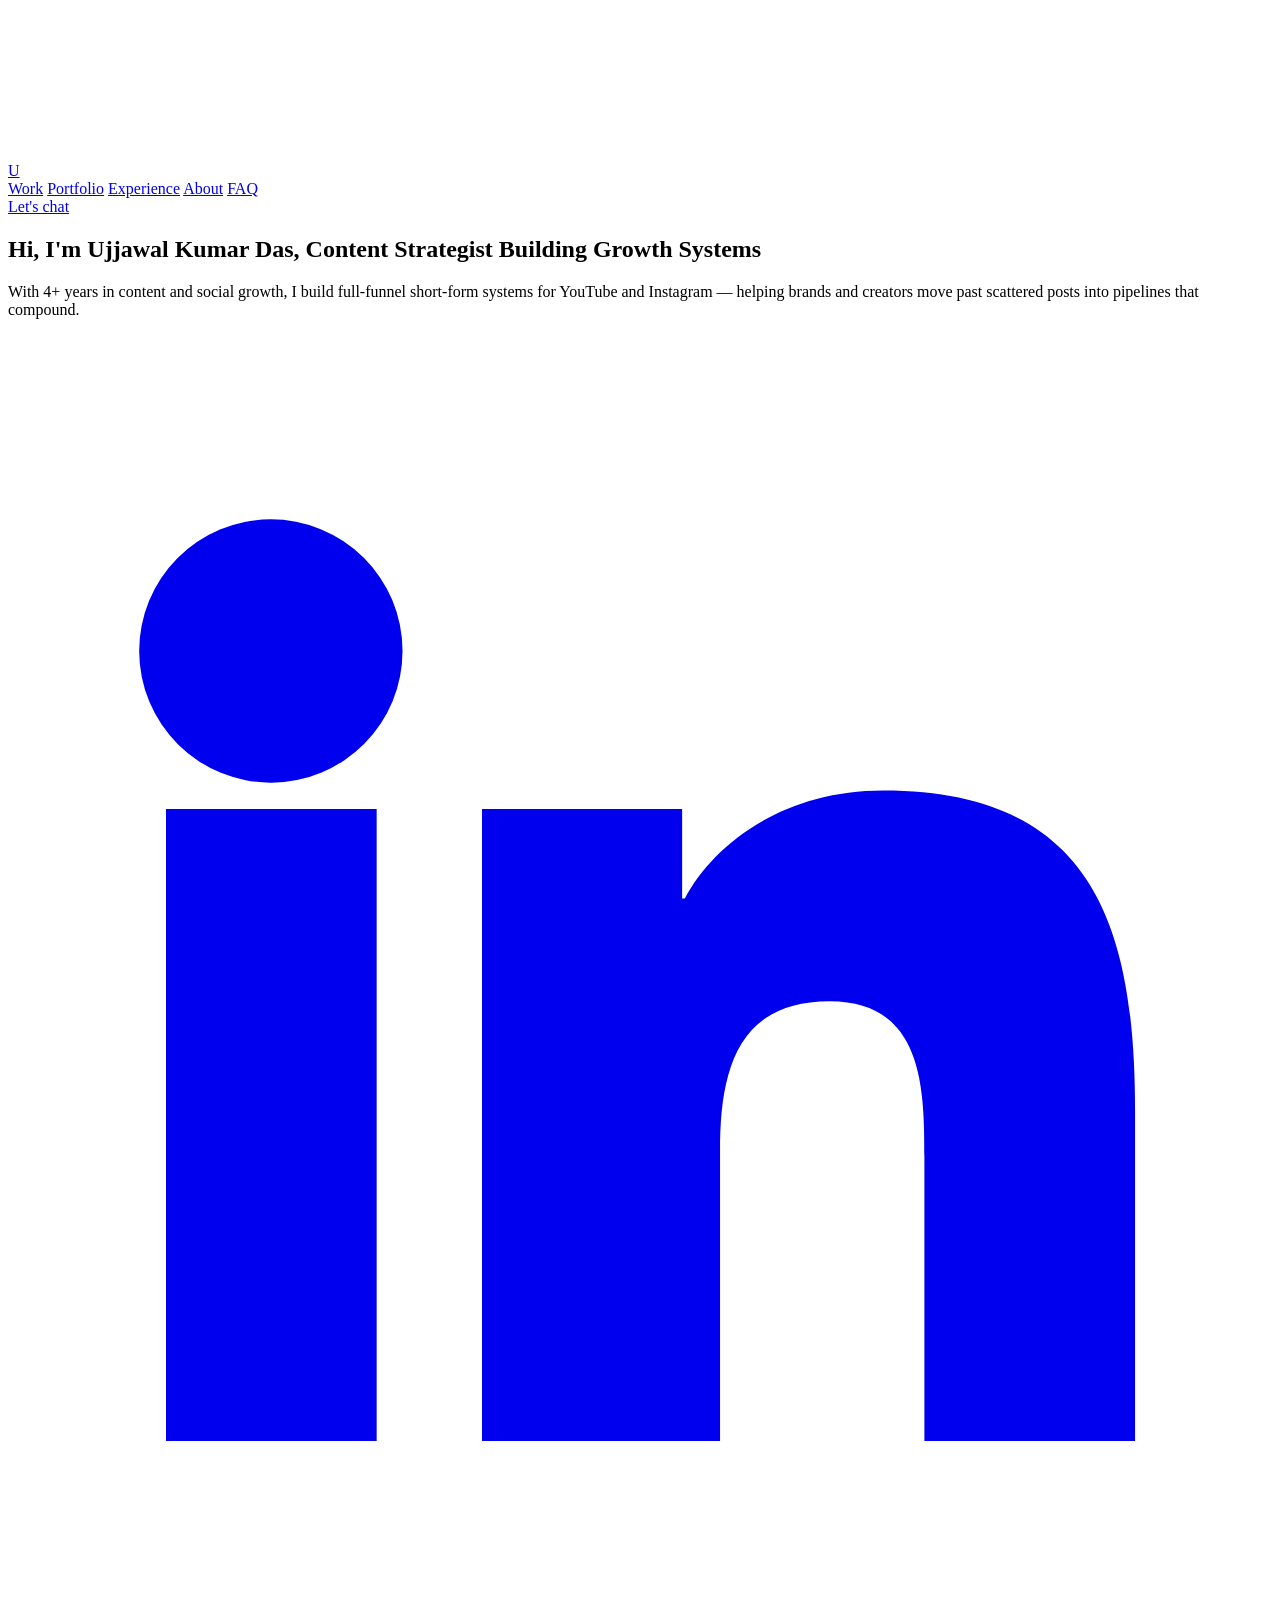
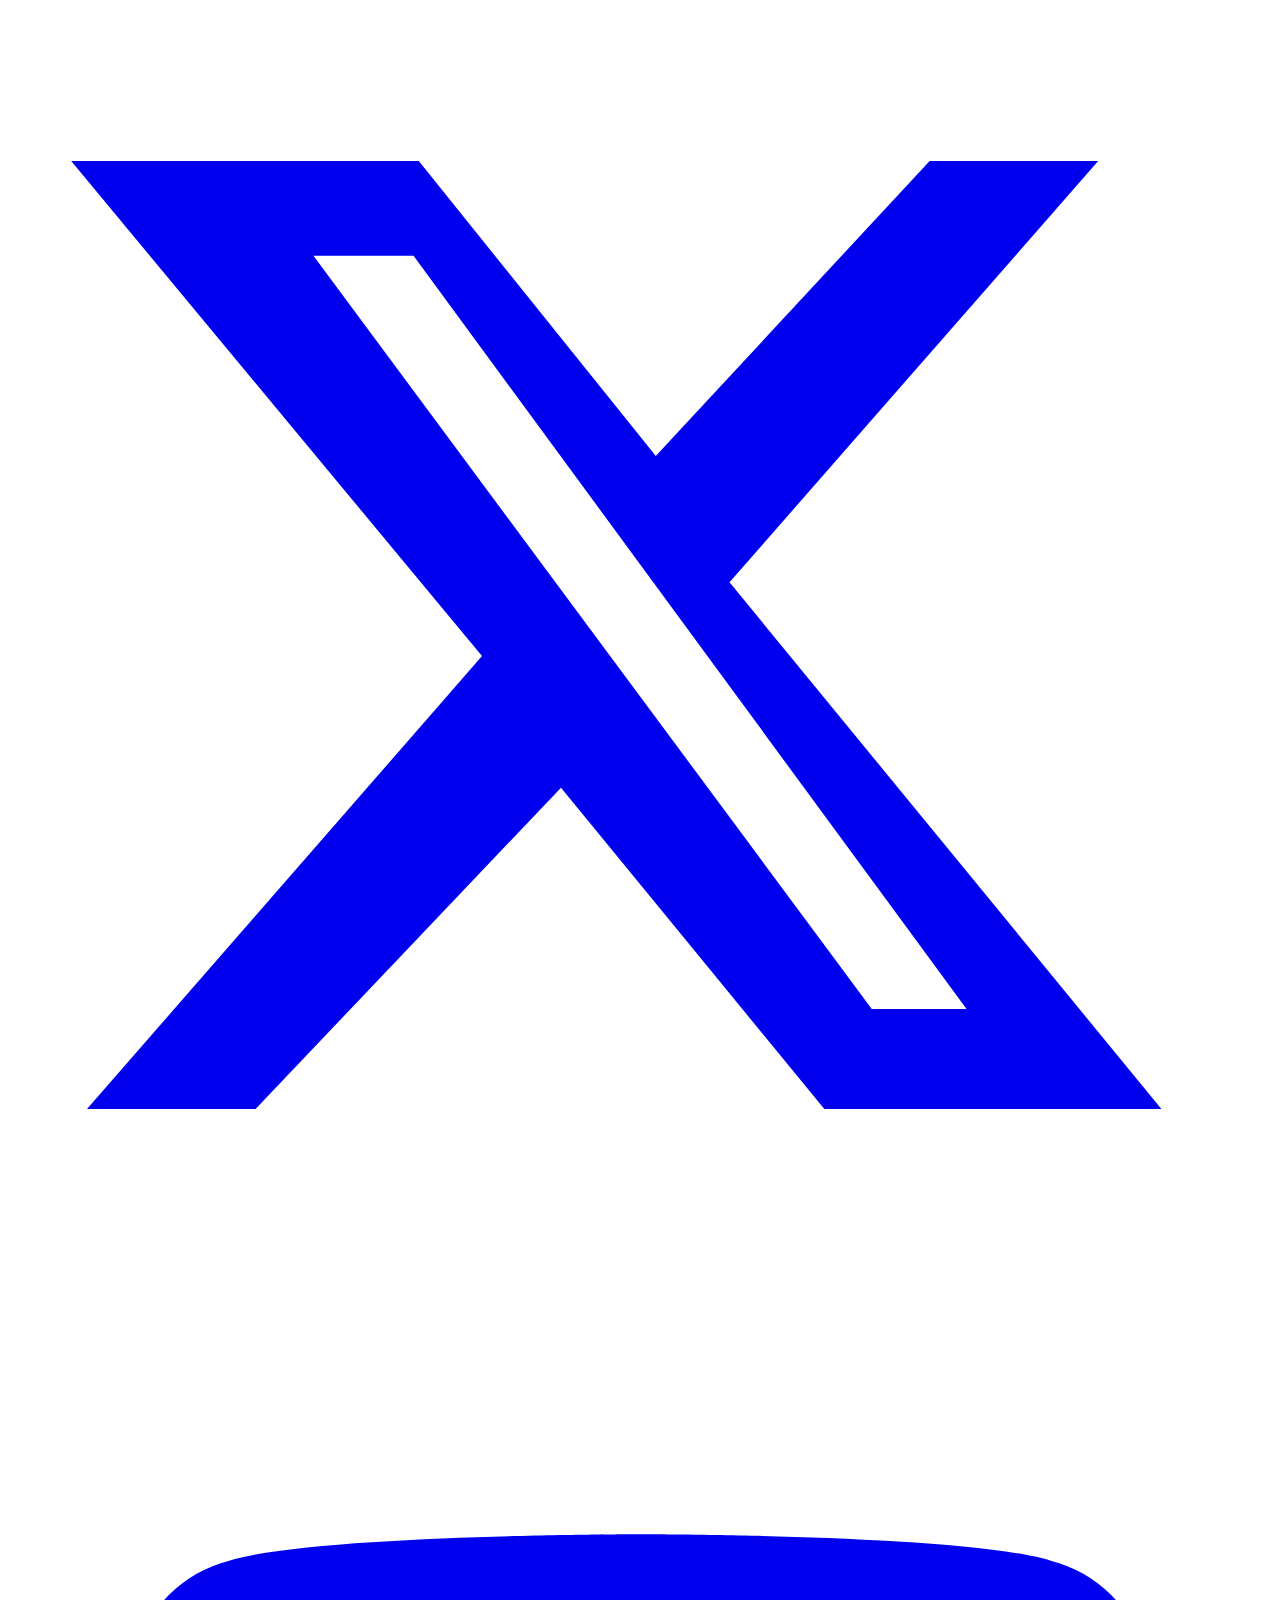
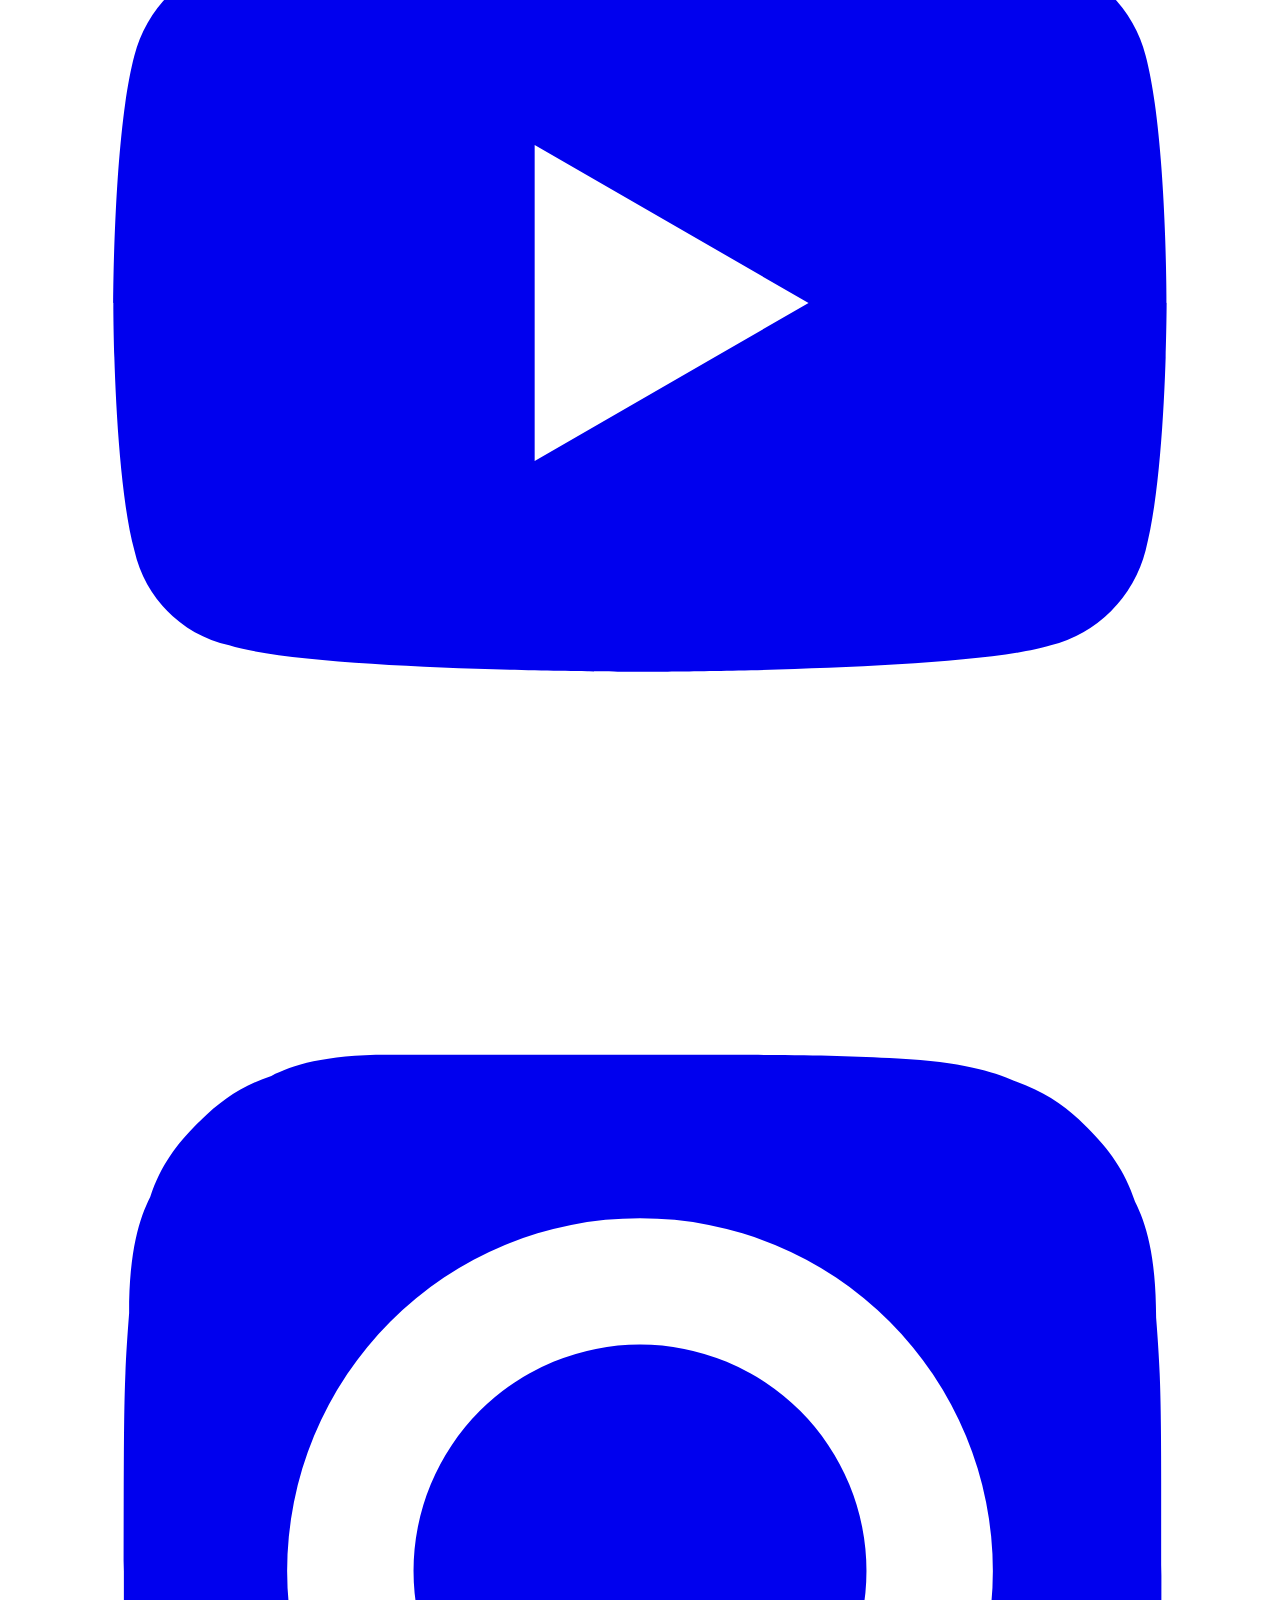
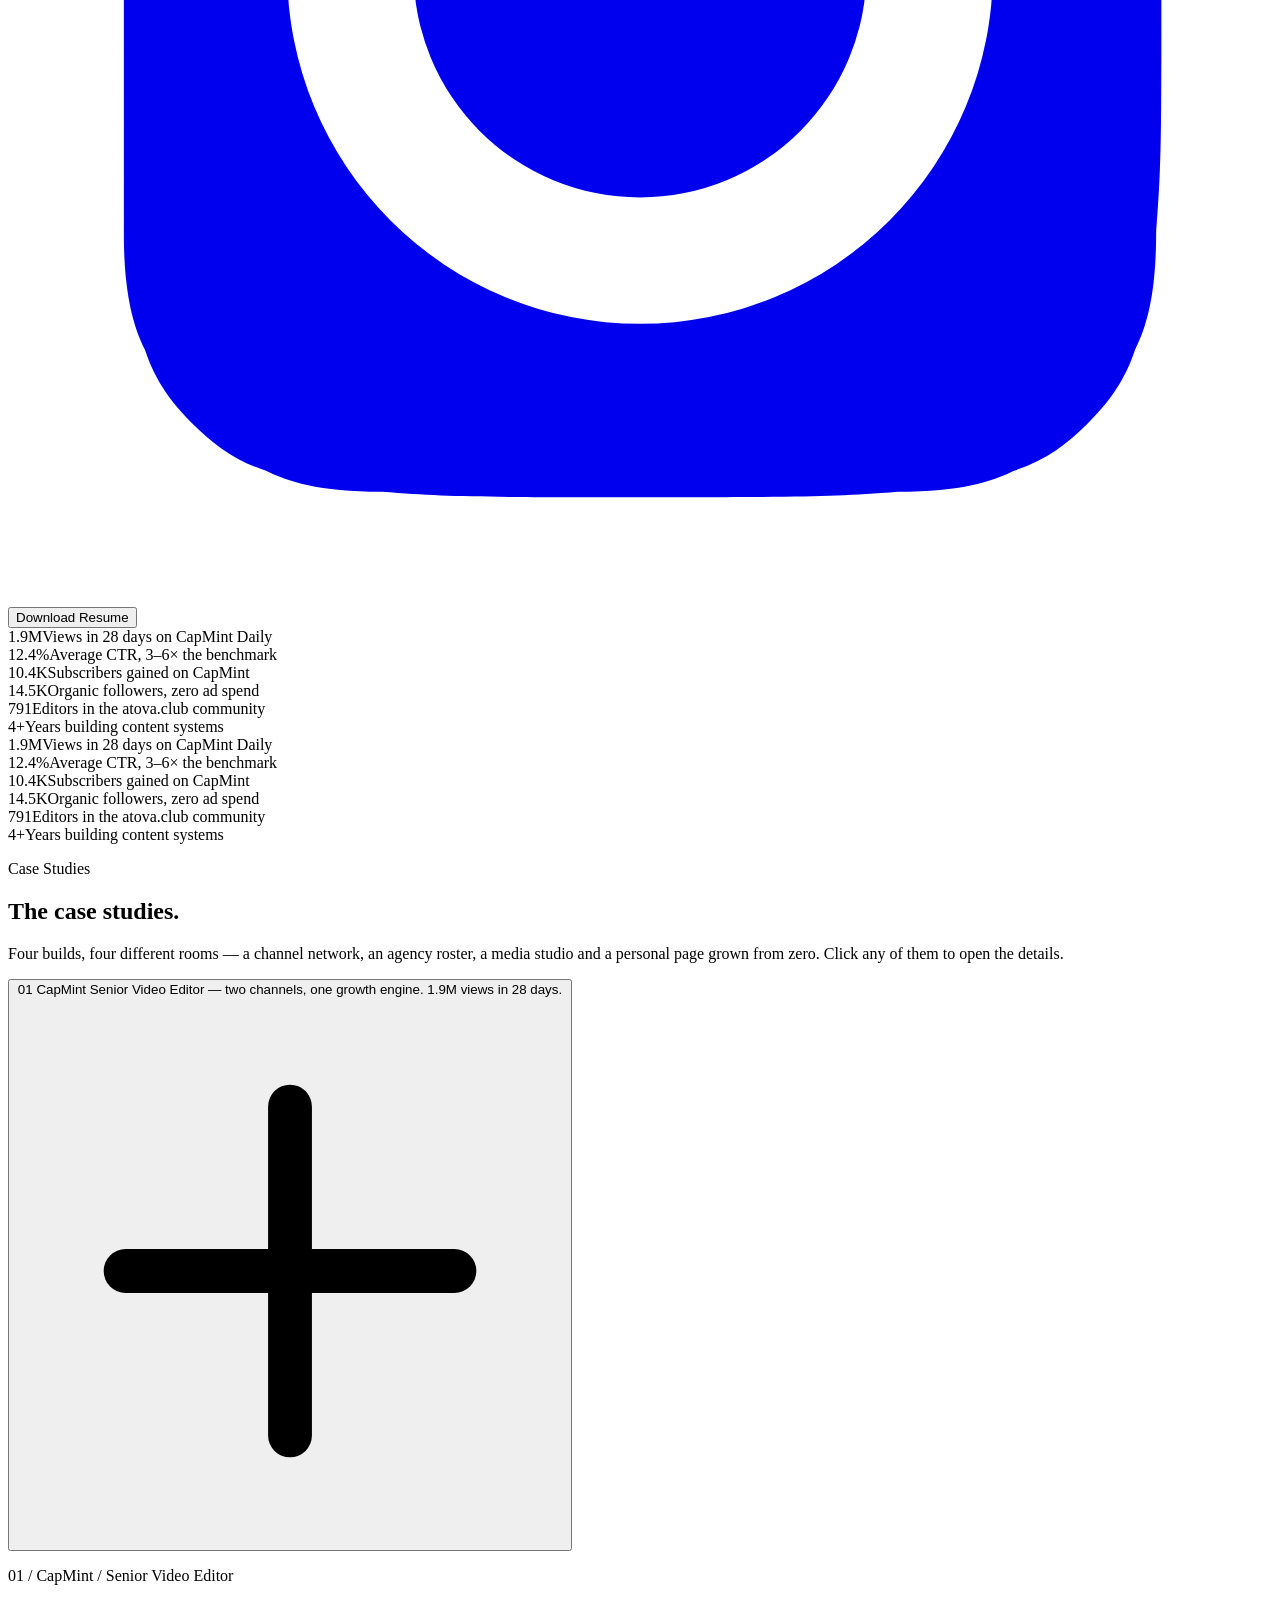
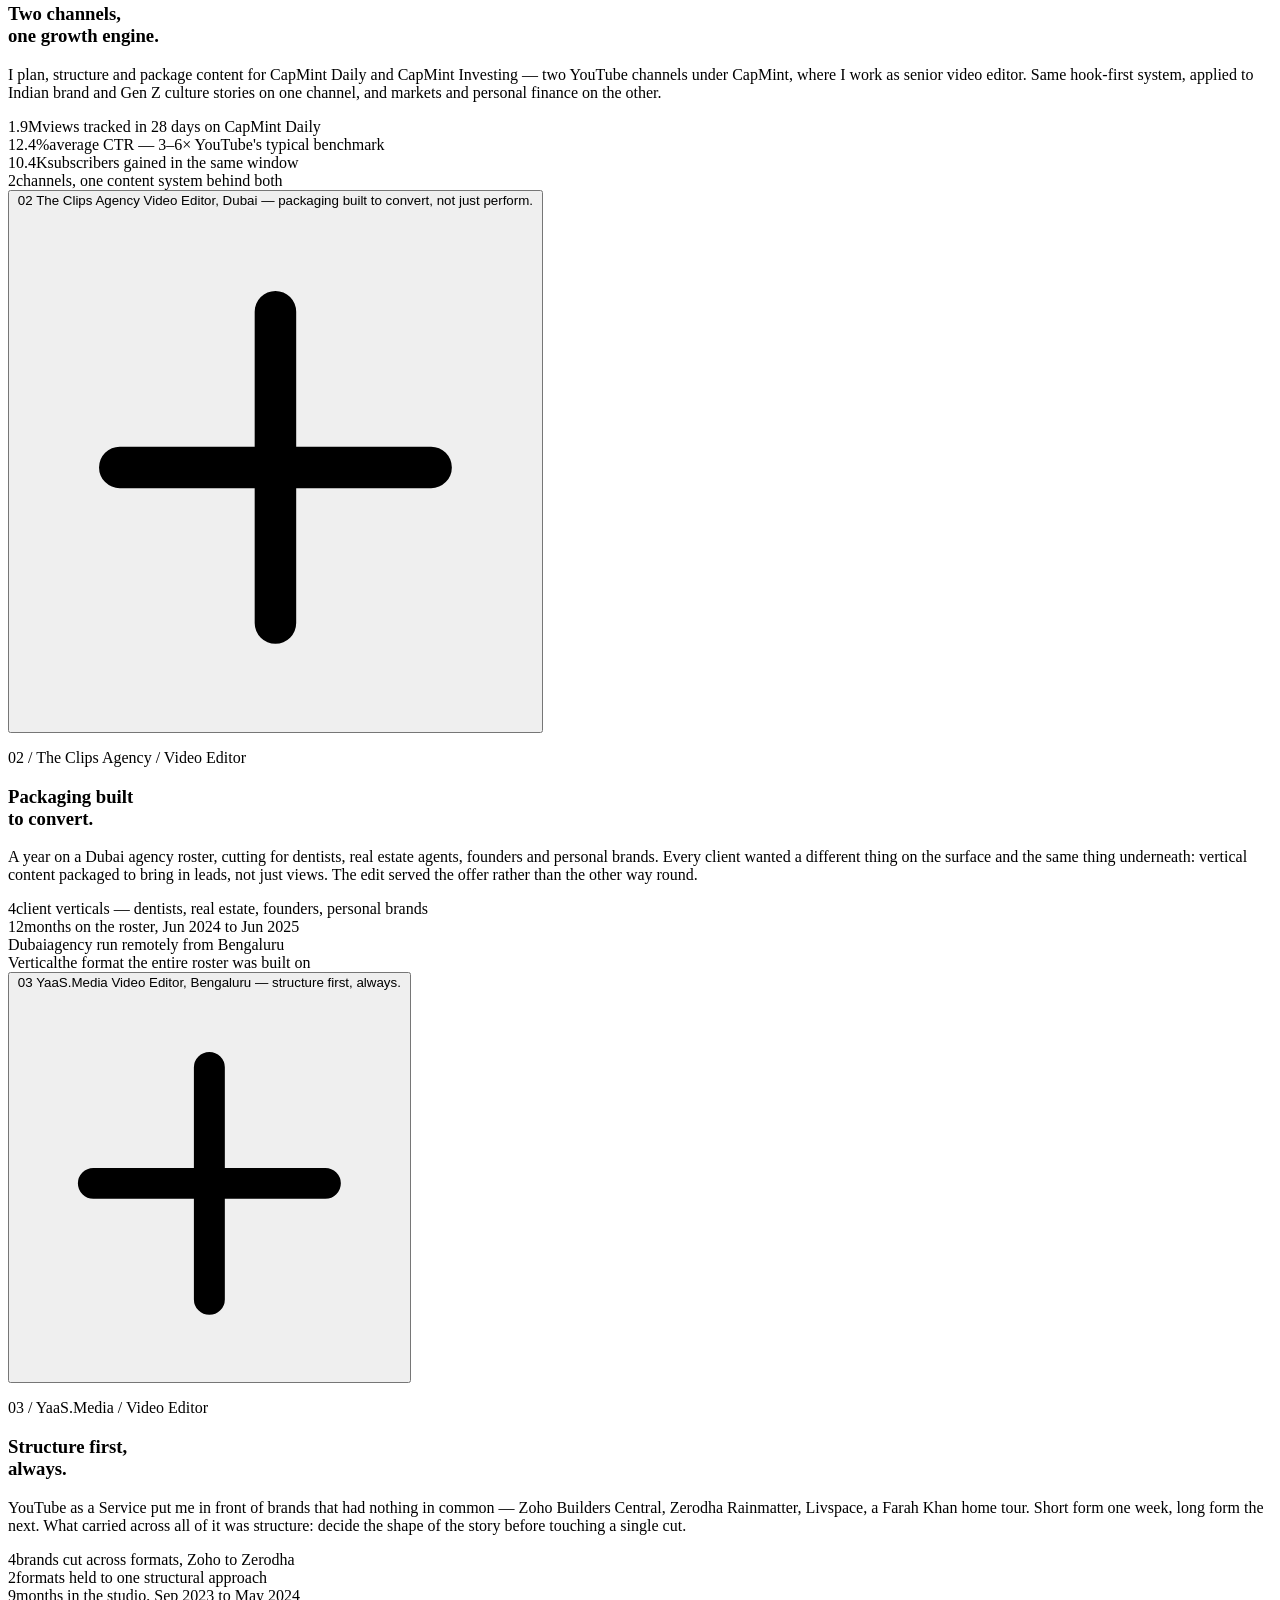
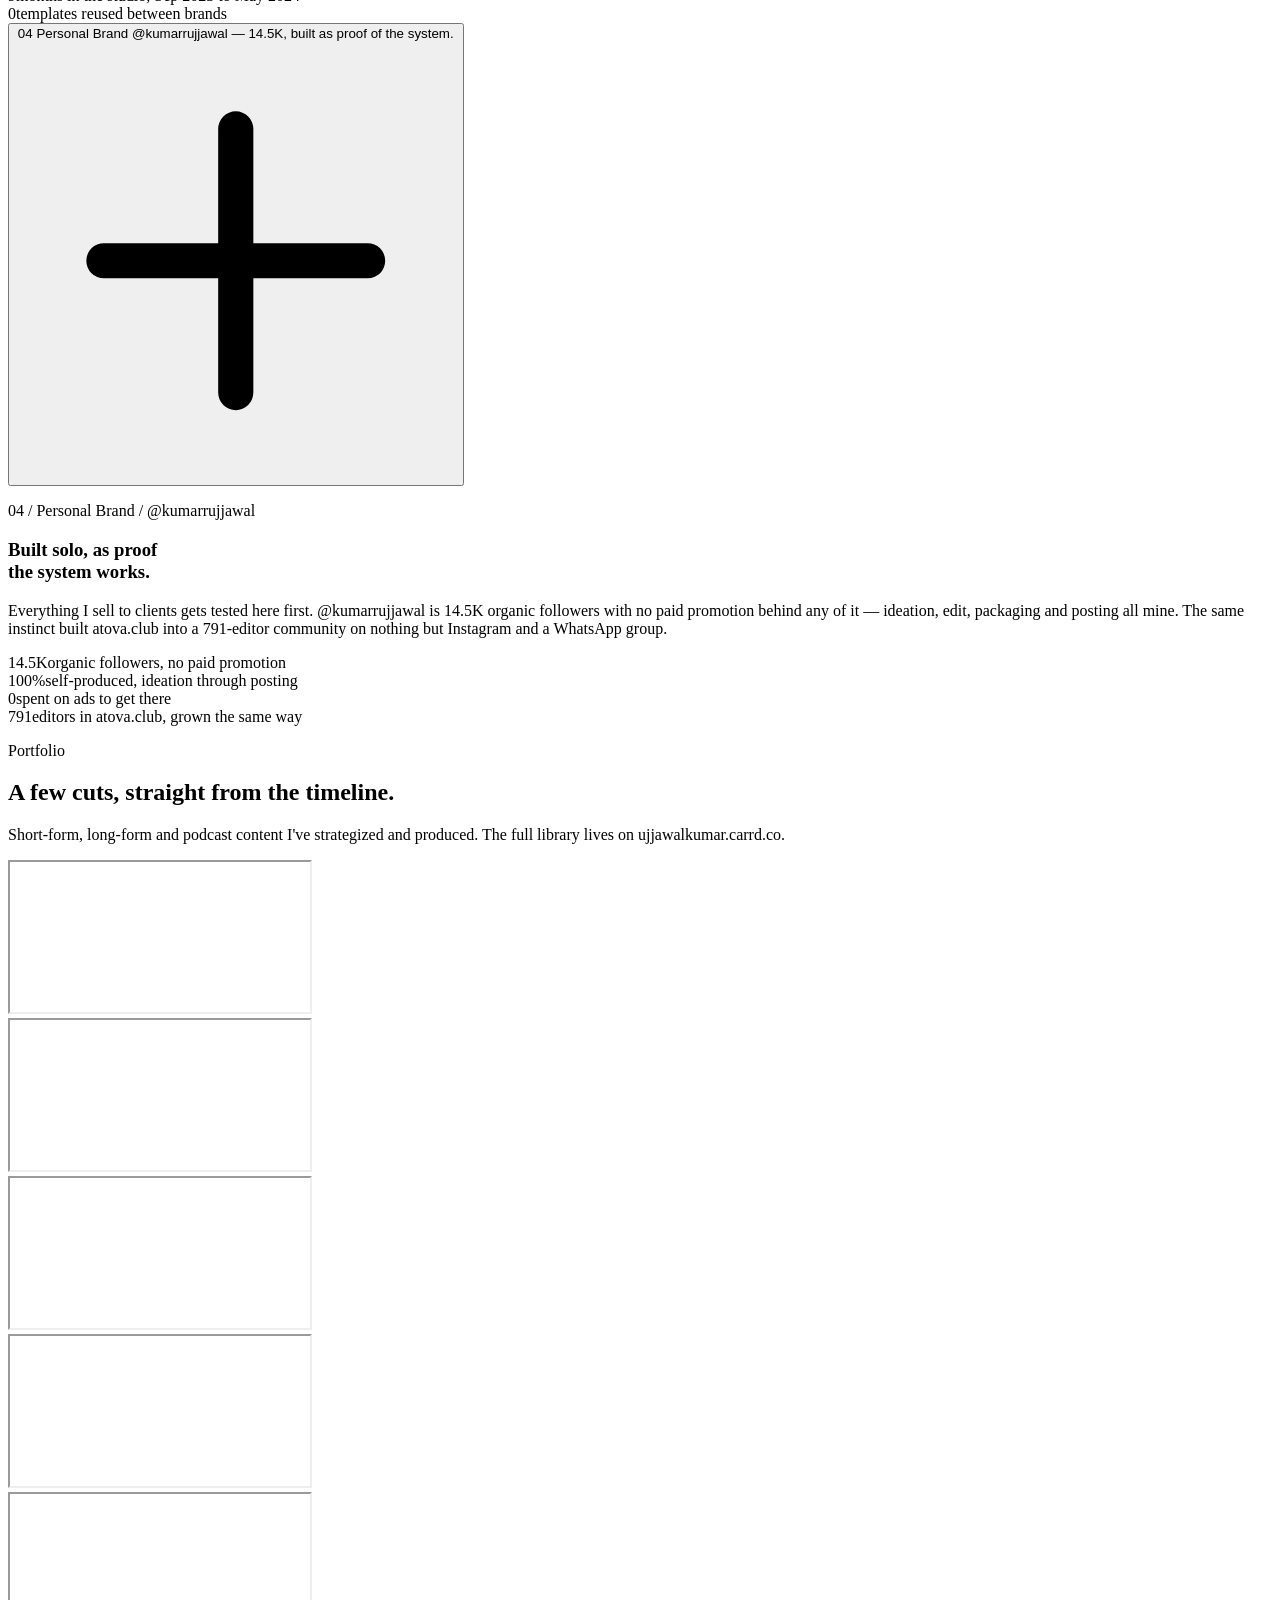
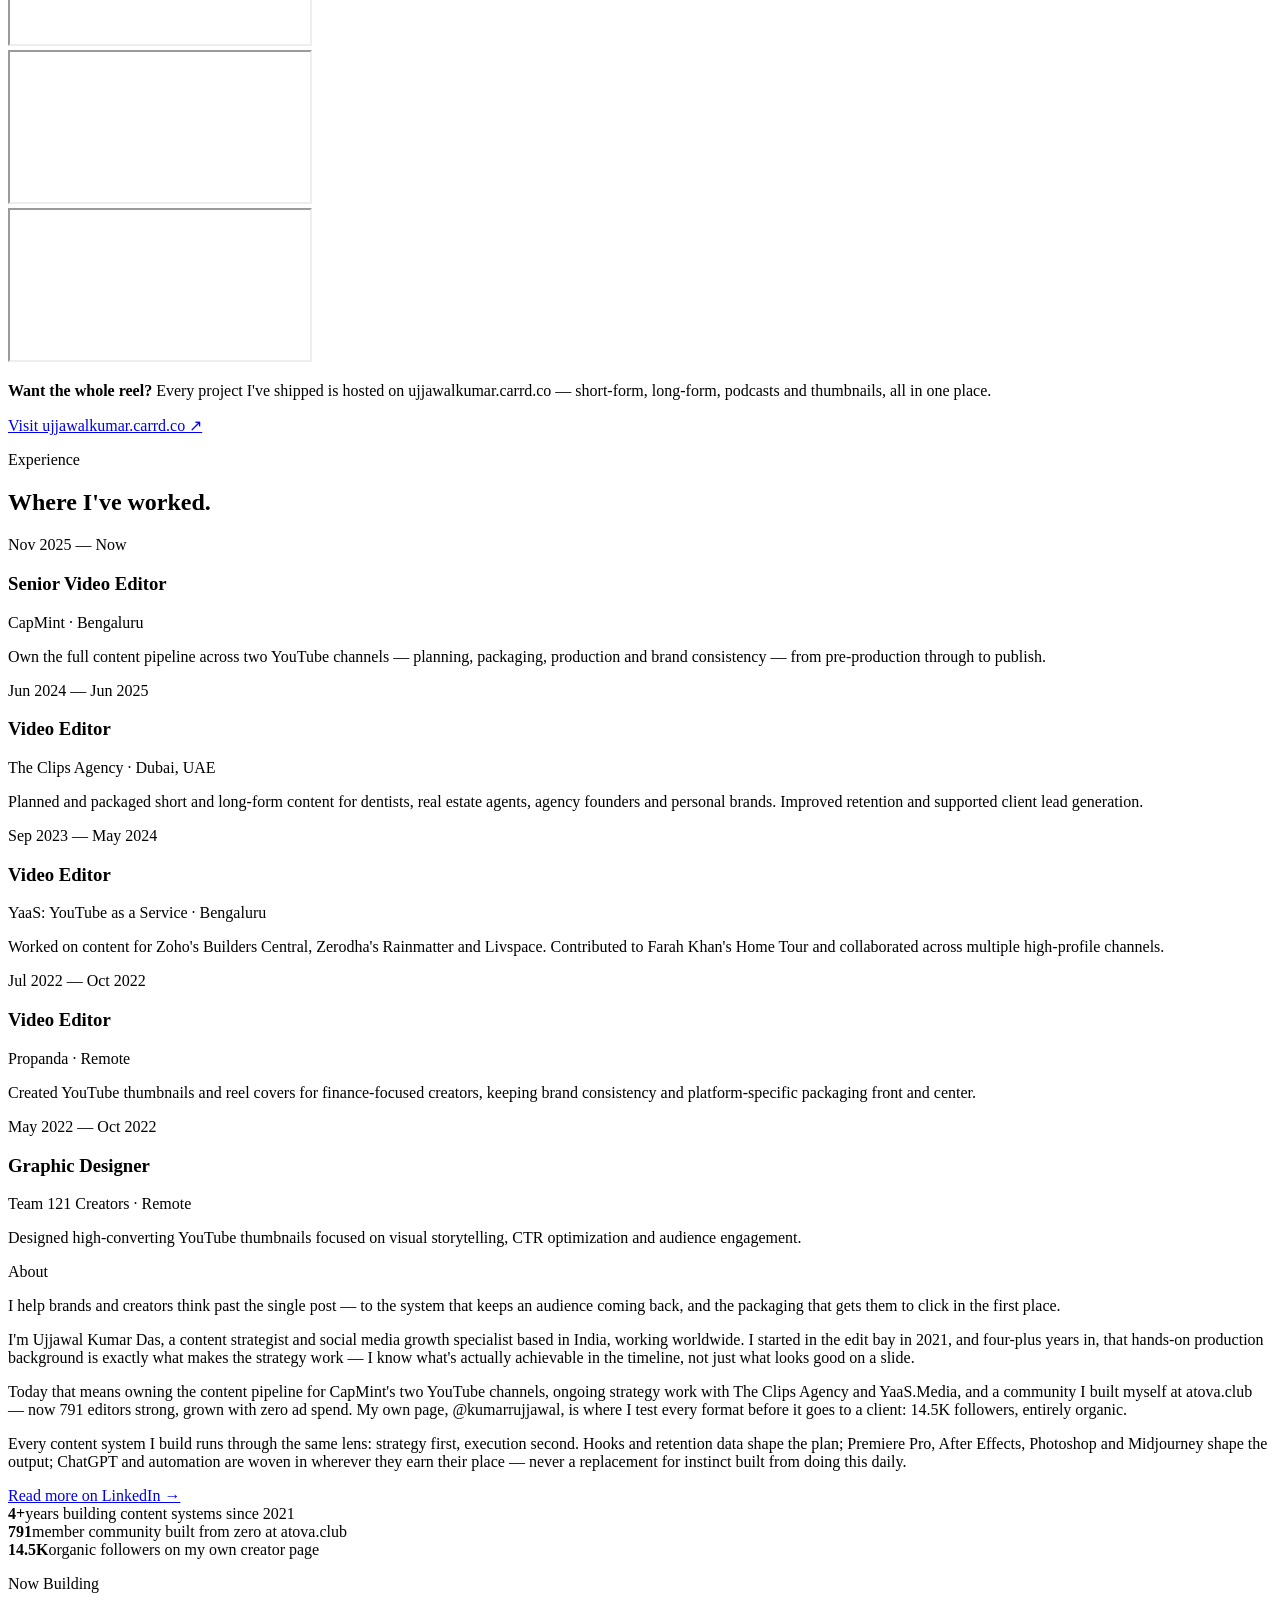
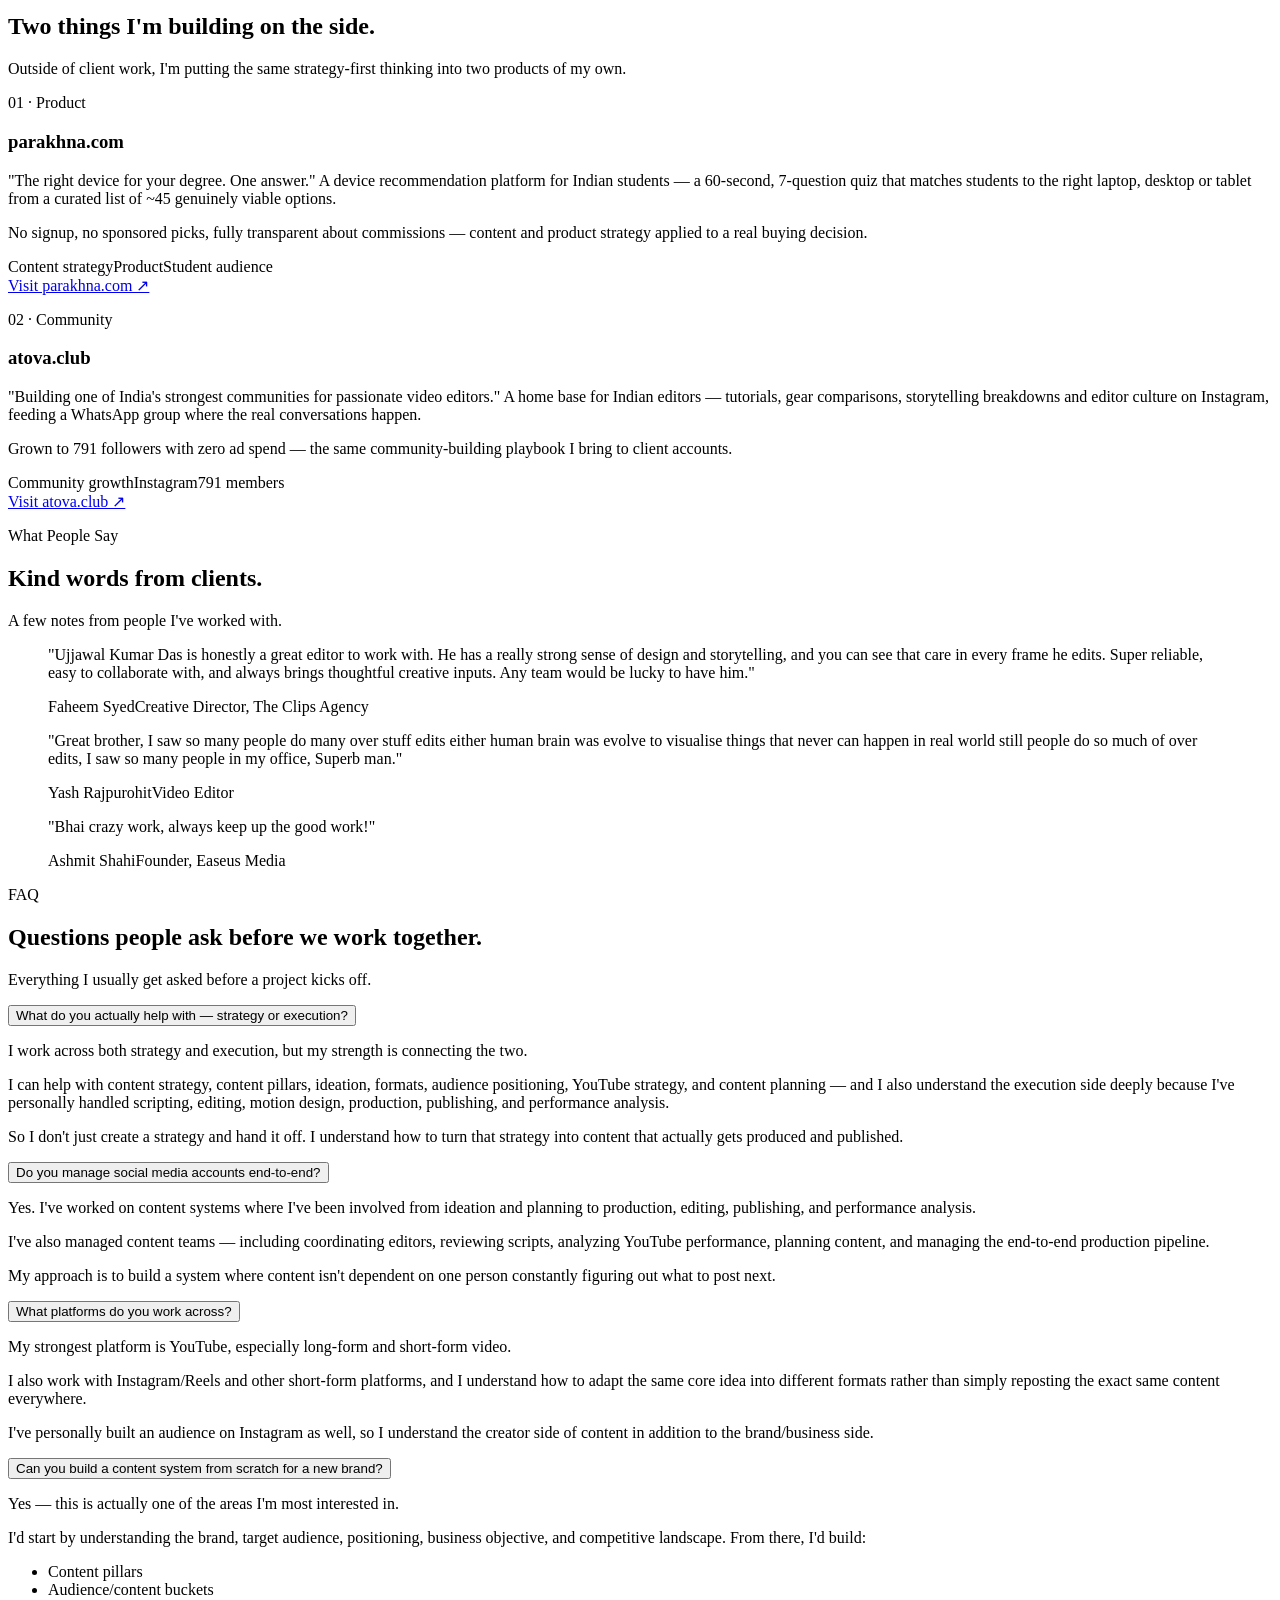
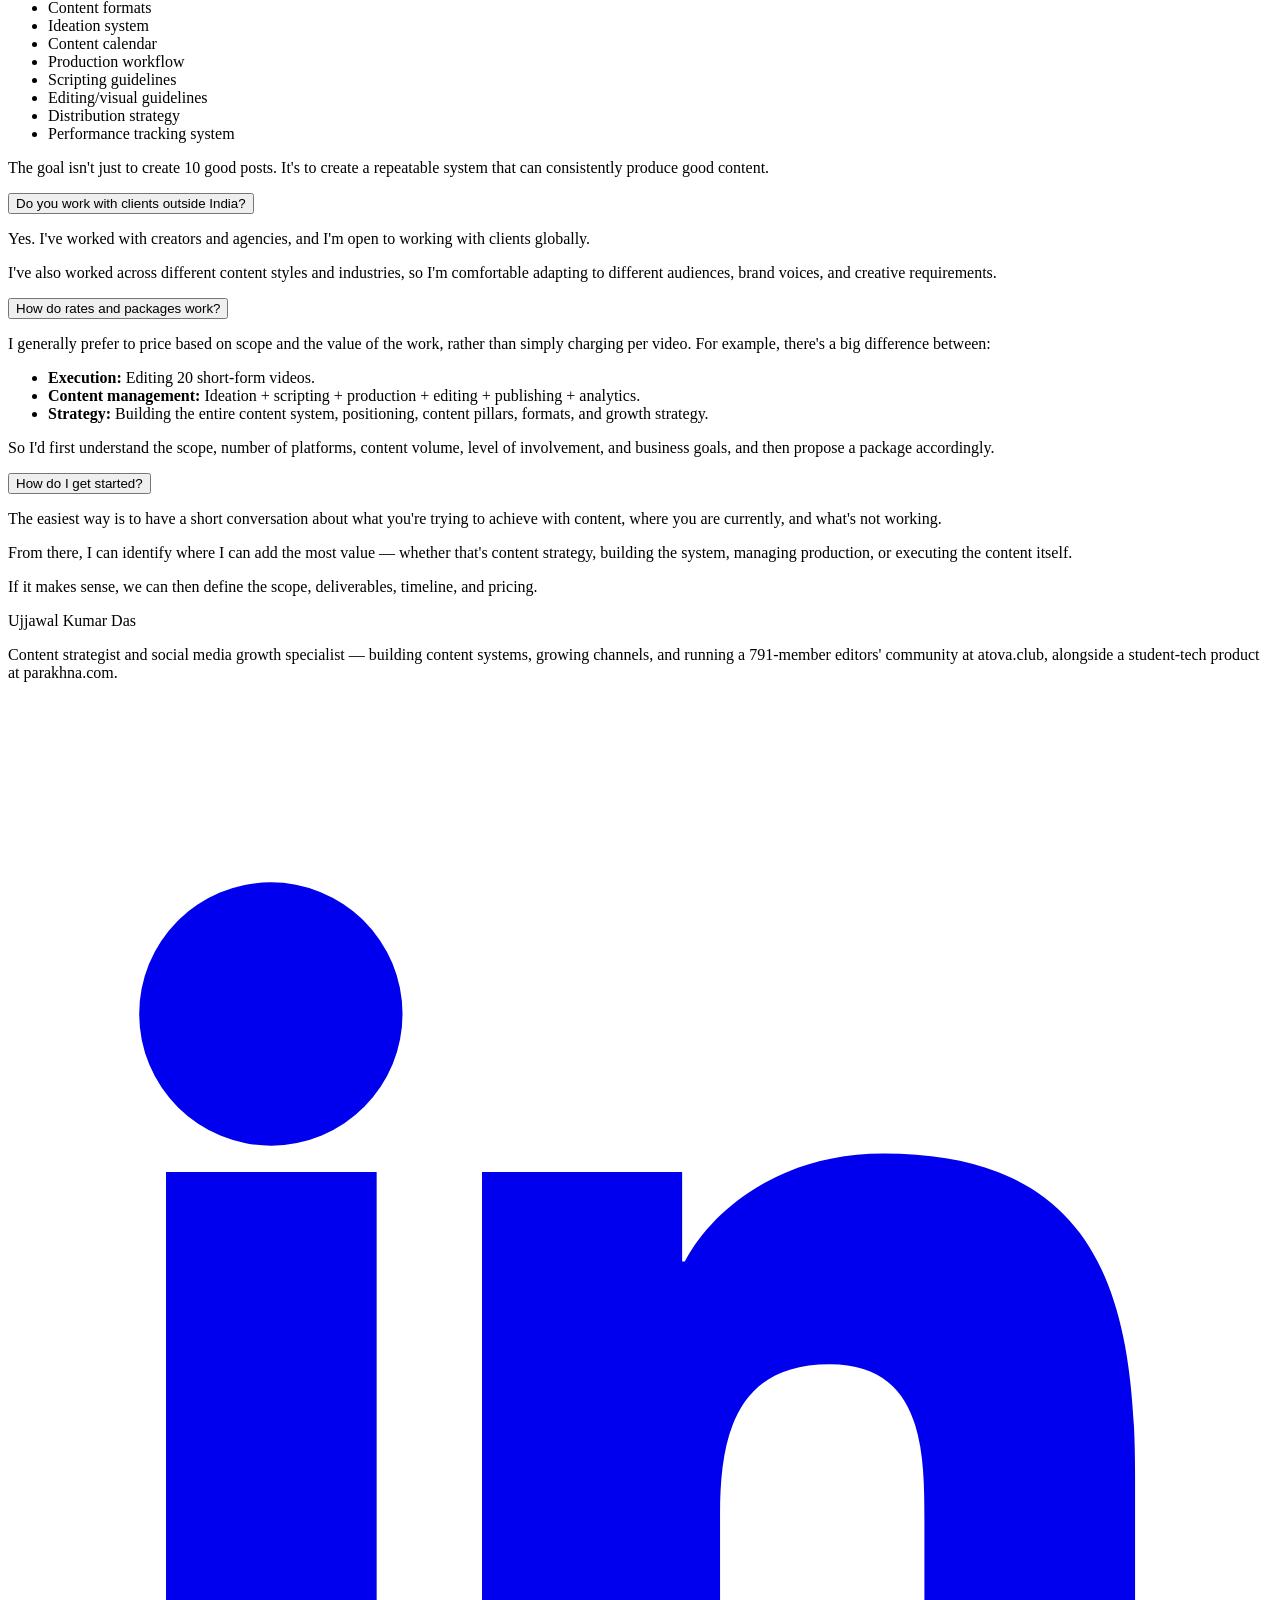
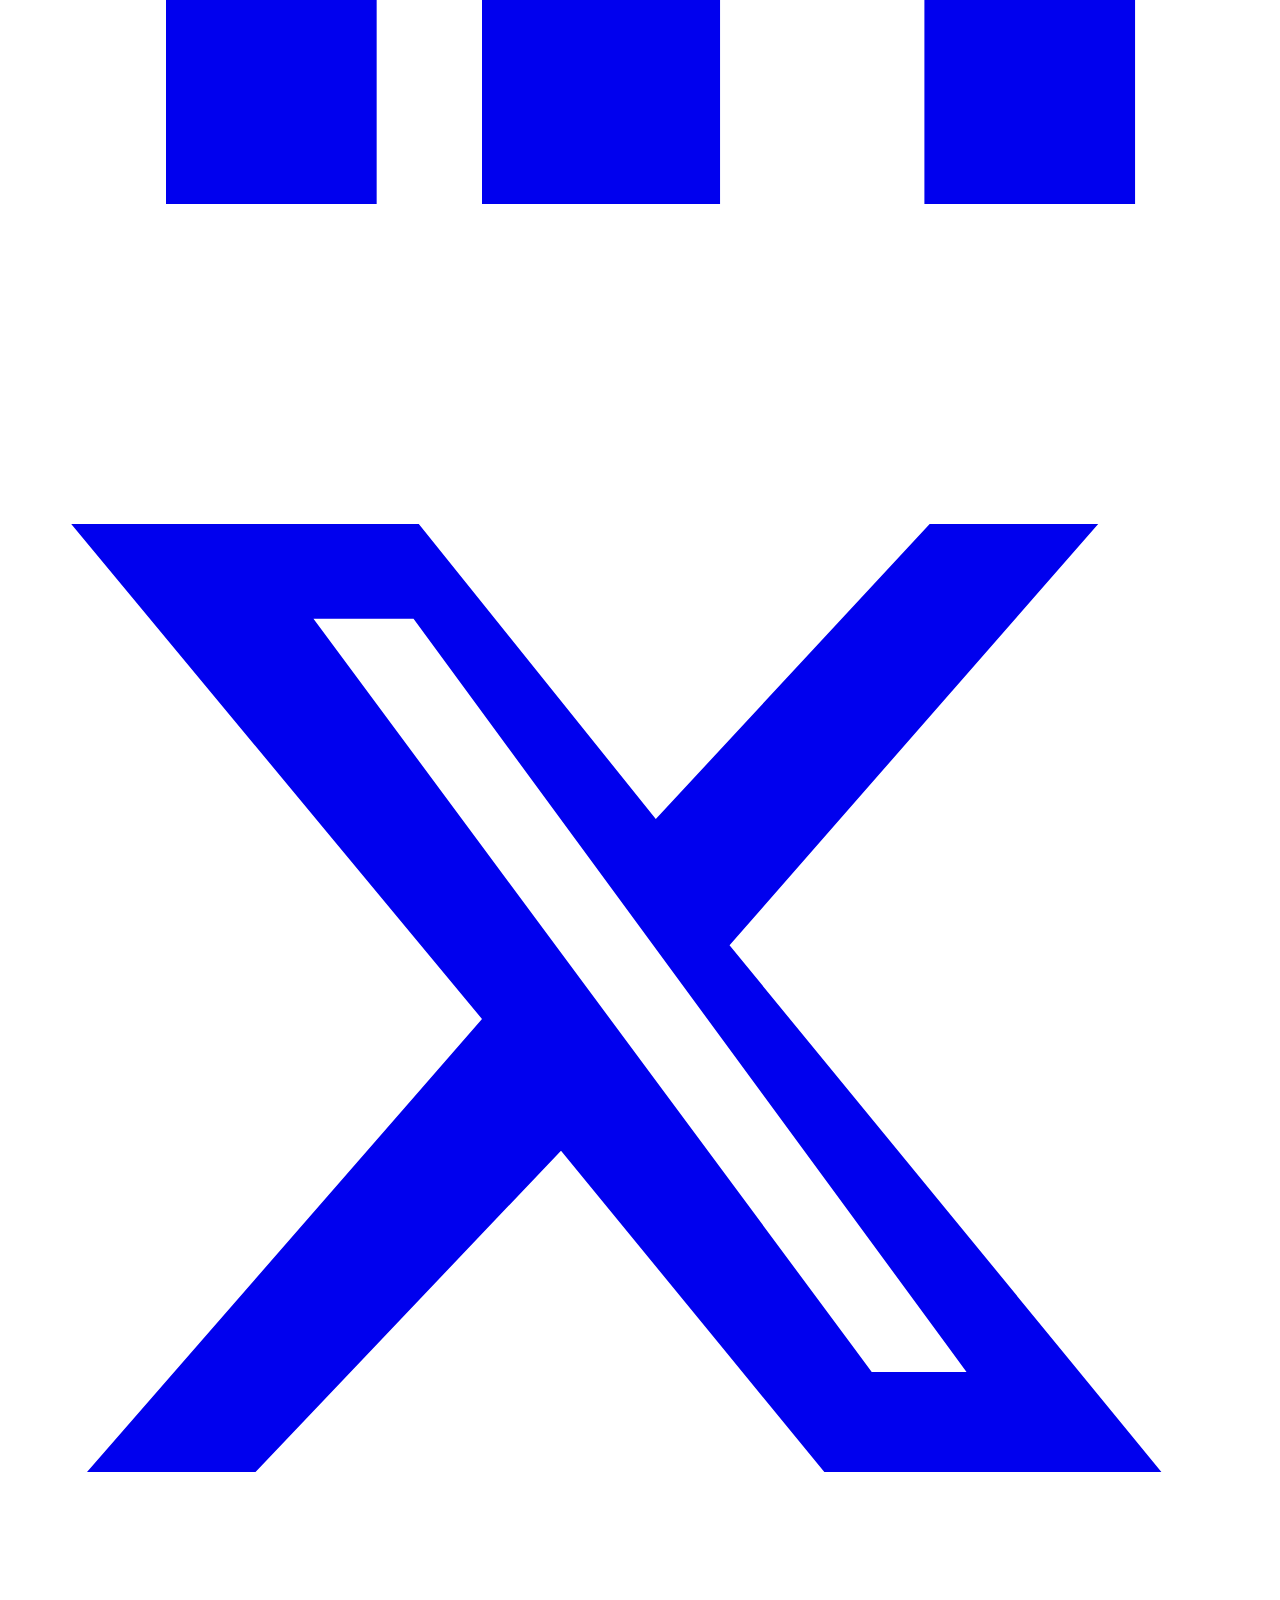
==== commit 00a1cc31: "index.html" ====
--- a/index.html
+++ b/index.html
@@ -1,762 +1,608 @@
 <!DOCTYPE html>
 <html lang="en">
 <head>
-<meta charset="UTF-8" />
-<meta name="viewport" content="width=device-width, initial-scale=1.0" />
-<title>Ujjawal Kumar Das | Content Strategist &amp; Social Media Growth</title>
-<meta name="description" content="Content strategist and social media growth specialist. I build content systems, grow channels and run communities — CapMint, The Clips Agency, YaaS.Media, and my own 14.5K creator page." />
-<link rel="preconnect" href="https://fonts.googleapis.com" />
-<link rel="preconnect" href="https://fonts.gstatic.com" crossorigin />
-<link href="https://fonts.googleapis.com/css2?family=Instrument+Serif:ital@1&family=Inter:wght@400;500;600;700;800&display=swap" rel="stylesheet" />
-<style>
-  *,*::before,*::after{box-sizing:border-box;margin:0;padding:0;}
-  html{scroll-behavior:smooth;}
-  :root{
-    --bg:#FAFAFA;
-    --surface:#ffffff;
-    --card:#f2f0ea;
-    --text:#18181B;
-    --ink:#18181B;
-    --muted:#63636b;
-    --line:#e2e0db;
-    --accent:#CC0D1C;
-    --c-cream:#F1E8DE;
-    --c-cream-ink:#1a1a17;
-  }
-  :root[data-theme="dark"]{
-    --bg:#0E0E10;
-    --surface:#1a1a1d;
-    --card:#1c1c1f;
-    --text:#F2F1EE;
-    --muted:#9c9c99;
-    --line:rgba(255,255,255,.12);
-  }
-  body{font-family:'Inter',sans-serif;background:var(--bg);color:var(--text);overflow-x:hidden;line-height:1.5;transition:background .3s ease,color .3s ease;}
-  a{color:inherit;}
-  .serif{font-family:'Instrument Serif',serif;font-style:italic;font-weight:400;}
-  img{max-width:100%;display:block;}
-
-  /* ── NAV ── */
-  .nav{position:fixed;top:16px;left:50%;transform:translateX(-50%);width:calc(100% - 40px);max-width:1180px;z-index:200;display:flex;align-items:center;justify-content:space-between;gap:16px;padding:10px 12px 10px 26px;background:#141414;border-radius:999px;box-shadow:0 14px 34px -14px rgba(0,0,0,.35);}
-  .nav-logo{font-weight:800;font-size:16px;line-height:1;letter-spacing:-.3px;text-decoration:none;color:#fff;flex-shrink:0;}
-  .nav-links{display:flex;align-items:center;gap:26px;}
-  .nav-links a{font-size:13.5px;font-weight:500;text-decoration:none;color:rgba(255,255,255,.65);transition:color .2s;}
-  .nav-links a:hover{color:#fff;}
-  .nav-right{display:flex;align-items:center;gap:10px;flex-shrink:0;}
-  .theme-toggle{width:38px;height:38px;border-radius:50%;background:rgba(255,255,255,.08);border:1px solid rgba(255,255,255,.14);display:flex;align-items:center;justify-content:center;color:#fff;cursor:pointer;transition:background .2s;flex-shrink:0;}
-  .theme-toggle:hover{background:rgba(255,255,255,.16);}
-  .theme-toggle svg{width:17px;height:17px;display:block;}
-
-  /* ── HERO ── */
-  .hero{max-width:1180px;margin:0 auto;padding:130px 48px 40px;}
-  .hero-eyebrow{font-family:'Instrument Serif',serif;font-style:italic;font-size:19px;font-weight:400;color:var(--muted);margin-bottom:16px;}
-  .hero-heading{font-size:clamp(34px,5.4vw,58px);font-weight:800;letter-spacing:-1.5px;line-height:1.06;margin-bottom:18px;}
-  .hero-sub{font-size:15.5px;color:var(--muted);line-height:1.75;max-width:600px;margin-bottom:32px;}
-  .hero-ctas{display:flex;align-items:center;gap:14px;flex-wrap:wrap;margin-bottom:56px;}
-  .btn{display:inline-flex;align-items:center;gap:8px;padding:13px 26px;border-radius:999px;font-size:14px;font-weight:600;font-family:'Inter',sans-serif;text-decoration:none;transition:background .2s,transform .15s,border-color .2s,color .2s,opacity .2s;cursor:pointer;border:1.5px solid transparent;}
-  .btn-primary{background:var(--text);color:var(--bg);}
-  .btn-primary:hover{opacity:.82;transform:translateY(-1px);}
-  .btn-ghost{background:transparent;color:var(--text);border-color:var(--line);}
-  .btn-ghost:hover{border-color:var(--text);}
-  .btn-accent{background:var(--accent);color:#fff;}
-  .btn-accent:hover{background:#A30A16;}
-
-  /* ── FEATURE GRID ── */
-  .feature-grid{max-width:1180px;margin:0 auto;padding:0 48px 70px;}
-  .feature{display:flex;align-items:center;gap:32px;padding:32px 0;border-top:1px solid var(--line);}
-  .feature:last-child{border-bottom:1px solid var(--line);}
-  .feature-num{font-size:11px;font-weight:600;letter-spacing:.08em;color:var(--muted);width:26px;flex-shrink:0;}
-  .feature-icon{width:40px;height:40px;flex-shrink:0;color:var(--text);}
-  .feature-icon svg{width:100%;height:100%;display:block;}
-  .feature-title{font-size:16.5px;font-weight:700;letter-spacing:-.2px;width:250px;flex-shrink:0;}
-  .feature-desc{flex:1;font-size:13.5px;color:var(--muted);line-height:1.65;}
-
-  /* ── SECTION SHARED ── */
-  .section{max-width:1180px;margin:0 auto;padding:90px 48px;}
-  .section-eyebrow{display:flex;align-items:center;gap:10px;font-family:'Instrument Serif',serif;font-style:italic;font-size:19px;font-weight:400;color:var(--muted);margin-bottom:18px;}
-  .dot{width:7px;height:7px;border-radius:50%;background:var(--accent);flex-shrink:0;display:inline-block;}
-  .section-title{font-size:clamp(30px,4vw,46px);font-weight:800;letter-spacing:-1.4px;line-height:1.08;margin-bottom:16px;}
-  .section-sub{font-size:15px;color:var(--muted);max-width:560px;line-height:1.7;}
-
-  /* ── CASE STUDIES (click-to-expand pointer list) ── */
-  .case-intro{padding-bottom:40px;}
-  .case-list{border:1px solid var(--line);border-radius:20px;overflow:hidden;background:var(--surface);}
-  .case-row{border-bottom:1px solid var(--line);}
-  .case-row:last-child{border-bottom:none;}
-  .case-row-head{width:100%;display:flex;align-items:center;gap:28px;padding:28px 32px;background:var(--surface);border:none;cursor:pointer;text-align:left;font-family:inherit;color:inherit;transition:background .32s ease,color .32s ease;}
-  .case-row-num{font-size:12px;font-weight:600;color:var(--muted);width:22px;flex-shrink:0;transition:color .32s ease;}
-  .case-row-title{font-size:19px;font-weight:700;letter-spacing:-.3px;width:230px;flex-shrink:0;}
-  .case-row-desc{flex:1;font-size:13.5px;line-height:1.6;opacity:.72;}
-  .case-row-arrow{width:42px;height:42px;border-radius:50%;background:var(--text);color:var(--bg);display:flex;align-items:center;justify-content:center;flex-shrink:0;transition:transform .32s ease,background .32s ease,color .32s ease;}
-  .case-row-arrow svg{width:16px;height:16px;transition:transform .32s ease;}
-  .case-row.open .case-row-arrow svg{transform:rotate(135deg);}
-  .case-row-body{max-height:0;overflow:hidden;transition:max-height .45s ease;}
-  .case-row.open .case-row-body{max-height:900px;}
-  .case-row-inner{padding:4px 32px 44px;}
-  .case-eyebrow{display:flex;align-items:center;gap:8px;font-size:12px;font-weight:600;letter-spacing:.08em;margin-bottom:20px;opacity:.85;}
-  .case-rule{border:none;border-top:1px solid currentColor;opacity:.22;margin:20px 0;}
-  .case-headline{font-size:clamp(26px,3.6vw,40px);font-weight:800;letter-spacing:-1.2px;line-height:1.08;}
-  .case-bottom{display:grid;grid-template-columns:1.1fr 1fr;gap:40px;align-items:start;}
-  .case-desc{font-size:14.5px;line-height:1.8;opacity:.92;max-width:480px;}
-  .case-stats{display:grid;grid-template-columns:1fr 1fr;gap:22px 30px;}
-  .case-stats strong{display:block;font-size:22px;font-weight:700;margin-bottom:4px;}
-  .case-stats span{font-size:12.5px;opacity:.75;line-height:1.5;display:block;}
-  .case-row-head:hover,.case-row.open .case-row-head{background:var(--text);color:var(--bg);}
-  .case-row-head:hover .case-row-num,.case-row.open .case-row-num{color:var(--bg);opacity:.55;}
-  .case-row-head:hover .case-row-arrow,.case-row.open .case-row-arrow{background:var(--bg);color:var(--text);}
-  .case-row-body{background:var(--text);color:var(--bg);}
-  .case-row-body .case-desc,.case-row-body .case-stats span{opacity:.65;}
-  .case-row-body .case-rule{opacity:.18;}
-  @media (max-width:700px){
-    .case-row-head{padding:22px 20px;gap:16px;}
-    .case-row-title{width:auto;flex:1;font-size:16px;}
-    .case-row-desc{display:none;}
-    .case-row-inner{padding:4px 20px 36px;}
-    .case-bottom{grid-template-columns:1fr;gap:24px;}
-  }
-
-  /* ── PORTFOLIO ── */
-  .video-grid{display:grid;grid-template-columns:repeat(4,1fr);gap:14px;margin-bottom:14px;}
-  .video-wrap{border-radius:10px;overflow:hidden;aspect-ratio:9/16;background:#1a1a1a;border:1px solid var(--line);}
-  .video-wrap iframe{width:100%;height:100%;border:none;display:block;}
-  .longform-grid{display:grid;grid-template-columns:repeat(3,1fr);gap:14px;}
-  .longform-wrap{border-radius:10px;overflow:hidden;aspect-ratio:16/9;background:#1a1a1a;border:1px solid var(--line);}
-  .longform-wrap iframe{width:100%;height:100%;border:none;display:block;}
-  .portfolio-cta{margin-top:32px;display:flex;align-items:center;gap:20px;flex-wrap:wrap;padding:30px 32px;background:var(--ink);border-radius:16px;}
-  .portfolio-cta p{color:#d4d4d0;font-size:14px;flex:1;min-width:220px;line-height:1.65;}
-  .portfolio-cta strong{color:#fff;}
-
-  /* ── EXPERIENCE (simple timeline) ── */
-  .timeline{display:flex;flex-direction:column;}
-  .t-item{display:grid;grid-template-columns:110px 20px 1fr;gap:0 24px;padding-bottom:44px;position:relative;}
-  .t-item:not(:last-child)::before{content:'';position:absolute;left:119px;top:22px;bottom:-2px;width:1px;background:var(--line);}
-  .t-date{font-size:12.5px;font-weight:500;color:var(--muted);padding-top:3px;}
-  .t-marker{width:9px;height:9px;margin-top:6px;border:1.5px solid var(--text);}
-  .t-item.current .t-marker{background:var(--accent);border-color:var(--accent);}
-  .t-role{font-size:17px;font-weight:700;letter-spacing:-.2px;margin-bottom:3px;}
-  .t-org{font-size:13.5px;font-weight:500;color:var(--muted);margin-bottom:10px;}
-  .t-desc{font-size:13.5px;color:var(--muted);line-height:1.7;max-width:560px;}
-
-  /* ── ABOUT ── */
-  .about-wrap{max-width:780px;}
-  .about-statement{font-family:'Instrument Serif',serif;font-style:italic;font-size:clamp(22px,2.7vw,30px);font-weight:400;line-height:1.4;margin-bottom:26px;}
-  .about-para{font-size:14.5px;color:var(--muted);line-height:1.85;margin-bottom:16px;}
-  .about-readmore{display:inline-flex;align-items:center;gap:6px;font-size:13.5px;font-weight:600;color:var(--text);text-decoration:none;margin-top:8px;border-bottom:1.5px solid var(--accent);padding-bottom:2px;}
-  .about-stats{display:flex;gap:40px;margin-top:40px;flex-wrap:wrap;}
-  .about-stat strong{display:block;font-size:clamp(32px,4vw,44px);font-weight:800;}
-  .about-stat span{font-size:12.5px;color:var(--muted);max-width:170px;display:block;line-height:1.5;margin-top:4px;}
-
-  /* ── NOW BUILDING ── */
-  .build-grid{display:grid;grid-template-columns:repeat(2,1fr);gap:20px;}
-  .build-card{background:var(--card);border:1px solid var(--line);border-radius:16px;padding:34px 32px;}
-  .build-tag{display:inline-flex;align-items:center;gap:7px;font-size:11px;font-weight:600;letter-spacing:.1em;color:var(--accent);text-transform:uppercase;margin-bottom:14px;}
-  .build-name{font-size:24px;font-weight:700;letter-spacing:-.6px;margin-bottom:12px;}
-  .build-desc{font-size:14px;color:var(--text);opacity:.85;line-height:1.7;margin-bottom:10px;}
-  .build-sub{font-size:13px;color:var(--muted);line-height:1.7;margin-bottom:20px;}
-  .build-pills{display:flex;flex-wrap:wrap;gap:8px;margin-bottom:22px;}
-  .build-pill{font-size:11.5px;font-weight:500;padding:6px 12px;border-radius:999px;background:var(--bg);border:1px solid var(--line);color:var(--muted);}
-
-  /* ── TESTIMONIALS ── */
-  .testi-grid{display:grid;grid-template-columns:repeat(3,1fr);gap:18px;}
-  .testi-card{border-radius:16px;padding:26px 24px;display:flex;flex-direction:column;justify-content:space-between;min-height:190px;}
-  .testi-card.accent{background:var(--accent);color:#fff;}
-  .testi-card.line{background:var(--surface);border:1px solid var(--line);}
-  .testi-card.cream{background:var(--c-cream);color:var(--c-cream-ink);}
-  .testi-quote{font-size:14.5px;line-height:1.65;font-weight:500;margin-bottom:18px;}
-  .testi-name{font-size:13px;font-weight:700;}
-  .testi-role{font-size:12px;opacity:.65;}
-  .placeholder-note{display:inline-block;margin-top:26px;font-size:12px;color:var(--muted);border:1px dashed var(--line);border-radius:999px;padding:8px 16px;}
-
-  /* ── FAQ ── */
-  .faq-list{display:flex;flex-direction:column;}
-  .faq-item{border-top:1px solid var(--line);}
-  .faq-list .faq-item:last-child{border-bottom:1px solid var(--line);}
-  .faq-q{width:100%;background:none;border:none;text-align:left;cursor:pointer;padding:22px 0;display:flex;justify-content:space-between;align-items:center;gap:20px;font-size:15.5px;font-weight:700;font-family:'Inter',sans-serif;color:var(--text);}
-  .faq-q .plus{width:16px;height:16px;position:relative;flex-shrink:0;}
-  .faq-q .plus::before,.faq-q .plus::after{content:'';position:absolute;background:var(--accent);}
-  .faq-q .plus::before{left:0;top:50%;width:100%;height:1.5px;transform:translateY(-50%);}
-  .faq-q .plus::after{top:0;left:50%;width:1.5px;height:100%;transform:translateX(-50%);transition:transform .25s;}
-  .faq-item.open .faq-q .plus::after{transform:translateX(-50%) rotate(90deg);}
-  .faq-a{max-height:0;overflow:hidden;transition:max-height .5s ease;}
-  .faq-item.open .faq-a{max-height:1300px;}
-  .faq-a-inner{padding-bottom:26px;max-width:640px;}
-  .faq-a-inner p{font-size:14px;color:var(--muted);line-height:1.75;margin-bottom:12px;}
-  .faq-a-inner p:last-child{margin-bottom:0;}
-  .faq-a-inner ul{margin:0 0 14px 20px;}
-  .faq-a-inner li{font-size:14px;color:var(--muted);line-height:1.7;margin-bottom:5px;}
-  .faq-a-inner li strong{color:var(--text);font-weight:600;}
-
-  /* ── FOOTER ── */
-  footer{background:var(--ink);color:#9a9a97;padding:70px 48px 30px;}
-  .footer-inner{max-width:1180px;margin:0 auto;}
-  .footer-top{display:grid;grid-template-columns:1.5fr 1fr 1fr 1.1fr;gap:40px;padding-bottom:50px;}
-  .footer-brand-name{font-size:19px;font-weight:800;color:#fff;margin-bottom:10px;text-transform:uppercase;letter-spacing:-.2px;}
-  .footer-tagline{font-size:13px;color:#9a9a97;line-height:1.7;max-width:280px;margin-bottom:22px;}
-  .footer-social{display:flex;gap:10px;flex-wrap:wrap;}
-  .footer-social a{width:36px;height:36px;border-radius:50%;background:rgba(255,255,255,.06);border:1px solid rgba(255,255,255,.1);display:flex;align-items:center;justify-content:center;color:#ccc;text-decoration:none;transition:background .2s,color .2s,border-color .2s;}
-  .footer-social a:hover{background:var(--accent);border-color:var(--accent);color:#fff;}
-  .footer-social svg{width:15px;height:15px;}
-  .footer-col-title{font-size:11px;font-weight:600;letter-spacing:.1em;color:#6f6f6c;text-transform:uppercase;margin-bottom:18px;}
-  .footer-col a{display:block;font-size:13.5px;color:#b5b5b1;text-decoration:none;margin-bottom:12px;transition:color .2s;}
-  .footer-col a:hover{color:#fff;}
-  .footer-bottom{display:flex;align-items:center;justify-content:space-between;flex-wrap:wrap;gap:12px;padding-top:26px;border-top:1px solid rgba(255,255,255,.08);font-size:12.5px;color:#6f6f6c;}
-  .footer-bottom a{color:#6f6f6c;text-decoration:none;}
-  .footer-bottom a:hover{color:#fff;}
-
-  /* ── FADE-IN ── */
-  .fade-in{opacity:0;transform:translateY(20px);transition:opacity .6s ease,transform .6s ease;}
-  .fade-in.visible{opacity:1;transform:translateY(0);}
-
-  /* ── RESPONSIVE ── */
-  @media (max-width:900px){
-    .feature{flex-wrap:wrap;gap:10px 24px;padding:26px 0;}
-    .feature-title{width:100%;}
-    .feature-desc{width:100%;flex-basis:100%;}
-    .video-grid{grid-template-columns:repeat(2,1fr);}
-    .longform-grid{grid-template-columns:repeat(2,1fr);}
-    .build-grid{grid-template-columns:1fr;}
-    .testi-grid{grid-template-columns:1fr;}
-    .case-bottom{grid-template-columns:1fr;gap:26px;}
-    .footer-top{grid-template-columns:1fr 1fr;gap:32px;}
-    .section{padding:64px 28px;}
-    .case-inner{padding:0 28px;}
-    .hero{padding:110px 28px 30px;}
-    .nav{padding:8px 8px 8px 20px;width:calc(100% - 24px);top:12px;}
-    .nav-links{display:none;}
-  }
-  @media (max-width:560px){
-    .feature-grid{padding:0 20px 48px;}
-    .feature{padding:22px 0;}
-    .video-grid{grid-template-columns:repeat(2,1fr);}
-    .longform-grid{grid-template-columns:1fr;}
-    .footer-top{grid-template-columns:1fr;}
-    .section{padding:52px 20px;}
-    .t-item{grid-template-columns:80px 16px 1fr;gap:0 16px;}
-    .t-item:not(:last-child)::before{left:89px;}
-  }
-</style>
+<meta charset="utf-8">
+<meta name="viewport" content="width=device-width, initial-scale=1">
+<title>Ujjawal Kumar Das | Content Strategist</title>
+<meta name="description" content="Content Strategist building content systems that grow. 4+ years turning raw footage and scattered ideas into pipelines that compound.">
+<link rel="preconnect" href="https://fonts.googleapis.com">
+<link rel="preconnect" href="https://fonts.gstatic.com" crossorigin>
+<link href="https://fonts.googleapis.com/css2?family=Playfair+Display:ital,wght@0,400;0,500;0,600;1,400;1,500&family=Source+Sans+3:wght@400;600;700&display=swap" rel="stylesheet">
+<link rel="stylesheet" href="styles.css">
 </head>
 <body>
 
-<!-- ── NAV ── -->
-<nav class="nav" id="nav">
-  <a href="#home" class="nav-logo">Ujjawal</a>
-  <div class="nav-links">
-    <a href="#work">Work</a>
-    <a href="#portfolio">Portfolio</a>
-    <a href="#experience">Experience</a>
-    <a href="#about">About</a>
-    <a href="#faq">FAQ</a>
-    <a href="mailto:ujjawalkumardas@gmail.com">Contact</a>
-  </div>
-  <div class="nav-right">
-    <button class="theme-toggle" id="themeToggle" type="button" aria-label="Toggle dark mode">
-      <svg class="icon-moon" viewBox="0 0 24 24" fill="none" stroke="currentColor" stroke-width="2" stroke-linecap="round" stroke-linejoin="round"><path d="M21 12.79A9 9 0 1 1 11.21 3 7 7 0 0 0 21 12.79z"/></svg>
-      <svg class="icon-sun" viewBox="0 0 24 24" fill="none" stroke="currentColor" stroke-width="2" stroke-linecap="round" stroke-linejoin="round" style="display:none;"><circle cx="12" cy="12" r="4"/><path d="M12 2v2M12 20v2M4.93 4.93l1.41 1.41M17.66 17.66l1.41 1.41M2 12h2M20 12h2M6.34 17.66l-1.41 1.41M19.07 4.93l-1.41 1.41"/></svg>
-    </button>
-  </div>
-</nav>
-
-<!-- ── HERO / HOME ── -->
-<section class="hero" id="home">
-  <div class="hero-eyebrow">Content Strategist &nbsp;/&nbsp; Social Media Growth &nbsp;/&nbsp; Creator</div>
-  <h1 class="hero-heading">Hi, I'm Ujjawal.</h1>
-  <p class="hero-sub">Four-plus years turning raw footage and scattered ideas into content systems that actually grow. I've run the content pipeline for CapMint's two YouTube channels, built a 791-member editors' community from zero, and grown my own page to 14.5K — now I help brands and creators think past the single post to the system behind it.</p>
-  <div class="hero-ctas">
-    <a href="#work" class="btn btn-primary">See the work ↓</a>
-    <a href="mailto:ujjawalkumardas@gmail.com" class="btn btn-ghost">Connect with me</a>
-  </div>
-</section>
-
-<!-- ── FEATURE GRID ── -->
-<div class="feature-grid fade-in">
-  <div class="feature">
-    <span class="feature-num">001</span>
-    <div class="feature-icon">
-      <svg viewBox="0 0 40 40" fill="none" stroke="currentColor" stroke-width="1.3"><circle cx="8" cy="30" r="4"/><circle cx="20" cy="11" r="4"/><circle cx="32" cy="30" r="4"/><path d="M11.5 27 L16.7 14.5 M23.3 14.5 L28.5 27"/></svg>
-    </div>
-    <div class="feature-title">Content systems</div>
-    <div class="feature-desc">Full-funnel short-form pipelines built for retention, not runtime. 1.9M views in 28 days on CapMint Daily.</div>
-  </div>
-  <div class="feature">
-    <span class="feature-num">002</span>
-    <div class="feature-icon">
-      <svg viewBox="0 0 40 40" fill="none" stroke="currentColor" stroke-width="1.3"><circle cx="15" cy="16" r="9"/><circle cx="25" cy="16" r="9"/><circle cx="20" cy="26" r="9"/></svg>
-    </div>
-    <div class="feature-title">Community building</div>
-    <div class="feature-desc">Grew atova.club to 791 editors from zero — no ad spend, just Instagram, tutorials and a WhatsApp group.</div>
-  </div>
-  <div class="feature">
-    <span class="feature-num">003</span>
-    <div class="feature-icon">
-      <svg viewBox="0 0 40 40" fill="none" stroke="currentColor" stroke-width="1.3"><path d="M6 30 L16 20 L22 26 L34 10"/><path d="M25 10 L34 10 L34 19"/></svg>
-    </div>
-    <div class="feature-title">Personal brand growth</div>
-    <div class="feature-desc">14.5K-follower creator page, built organically — myself as proof that the playbook works.</div>
-  </div>
-  <div class="feature">
-    <span class="feature-num">004</span>
-    <div class="feature-icon">
-      <svg viewBox="0 0 40 40" fill="none" stroke="currentColor" stroke-width="1.3"><circle cx="10" cy="10" r="3"/><circle cx="30" cy="8" r="3"/><circle cx="20" cy="22" r="3"/><circle cx="8" cy="30" r="3"/><circle cx="30" cy="30" r="3"/><path d="M12.4 12.2 L17.8 19.7 M27.7 9.9 L22.2 19.7 M18.3 24.4 L10.5 28.4 M22.7 24.6 L27.6 27.9"/></svg>
-    </div>
-    <div class="feature-title">AI-integrated workflow</div>
-    <div class="feature-desc">ChatGPT, Midjourney and automation woven into planning, packaging and production — not a replacement for instinct.</div>
-  </div>
+<!-- cursor-driven fluid smoke -->
+<canvas id="fluid" aria-hidden="true"></canvas>
+
+<!-- ambient glows -->
+<div class="ambient" aria-hidden="true">
+  <span class="glow glow-warm"></span>
 </div>
 
-<!-- ── CASE STUDIES ── -->
-<section class="section case-intro fade-in" id="work">
-  <div class="section-eyebrow"><span class="dot"></span>Case Studies</div>
-  <h2 class="section-title">The case studies.</h2>
-  <p class="section-sub">Four builds, four different rooms — a channel network, an agency roster, a media studio and a personal page grown from zero. Click any of them to open the details.</p>
-</section>
-
-<section class="section" style="padding-top:0;">
-<div class="case-list">
-  <div class="case-row">
-    <button class="case-row-head" aria-expanded="false">
-      <span class="case-row-num">01</span>
-      <span class="case-row-title">CapMint</span>
-      <span class="case-row-desc">Senior Video Editor — two channels, one growth engine. 1.9M views in 28 days.</span>
-      <span class="case-row-arrow"><svg viewBox="0 0 24 24" fill="none" stroke="currentColor" stroke-width="2" stroke-linecap="round" stroke-linejoin="round"><path d="M12 5v14M5 12h14"/></svg></span>
-    </button>
-    <div class="case-row-body">
-      <div class="case-row-inner">
-        <div class="case-eyebrow"><span class="dot" style="background:currentColor;"></span>01 / CAPMINT / SENIOR VIDEO EDITOR</div>
-        <hr class="case-rule">
-        <h3 class="case-headline">Two channels,<br>one growth engine.</h3>
-        <hr class="case-rule">
-        <div class="case-bottom">
-          <p class="case-desc">I plan, structure and package content for CapMint Daily and CapMint Investing — two YouTube channels under CapMint, where I work as senior video editor. Same hook-first system, applied to Indian brand and Gen Z culture stories on one channel and markets and personal finance on the other.</p>
-          <div class="case-stats">
-            <div><strong>1.9M</strong><span>views tracked in 28 days on CapMint Daily</span></div>
-            <div><strong>12.4%</strong><span>average CTR — 3–6x YouTube's typical benchmark</span></div>
-            <div><strong>10.4K</strong><span>subscribers gained in the same window</span></div>
-            <div><strong>2</strong><span>channels, one content system behind both</span></div>
+<!-- ============================ NAV ============================ -->
+<div class="nav-shell">
+  <nav class="glass-nav">
+    <span class="glass-filter"></span>
+    <span class="glass-overlay"></span>
+    <span class="glass-specular"></span>
+
+    <div class="glass-content">
+      <a class="logo" href="#top" aria-label="Ujjawal Kumar Das — home">U</a>
+
+      <div class="nav-list">
+        <a class="nav-item" href="#work">Work</a>
+        <a class="nav-item" href="#portfolio">Portfolio</a>
+        <a class="nav-item" href="#experience">Experience</a>
+        <a class="nav-item" href="#about">About</a>
+        <a class="nav-item" href="#faq">FAQ</a>
+      </div>
+
+      <a class="chat-btn" href="mailto:ujjawalkumardas@gmail.com">Let's chat</a>
+    </div>
+  </nav>
+</div>
+
+<!-- ============================ HERO ============================ -->
+<main id="top">
+  <section class="hero">
+
+    <h1 class="hero-title animate-1">
+      <span class="title-line">Hi, I'm Ujjawal Kumar Das,</span>
+      <span class="title-line">Content Strategist Building Growth Systems</span>
+    </h1>
+
+    <p class="hero-sub animate-2">
+      With 4+ years in content and social growth, I build full-funnel short-form systems for YouTube and
+      Instagram — helping brands and creators move past scattered posts into pipelines that compound.
+    </p>
+
+    <div class="socials animate-3">
+      <a href="https://www.linkedin.com/in/kumarrujjawal/" target="_blank" rel="noopener" aria-label="LinkedIn" title="LinkedIn">
+        <svg viewBox="0 0 24 24" aria-hidden="true"><path fill="currentColor" d="M4.98 3.5a2.5 2.5 0 1 1 .02 5 2.5 2.5 0 0 1-.02-5zM3 9h4v12H3zM9 9h3.8v1.7h.05c.53-1 1.83-2.05 3.77-2.05 4.03 0 4.78 2.65 4.78 6.1V21h-4v-5.4c0-1.29-.02-2.95-1.8-2.95-1.8 0-2.08 1.4-2.08 2.85V21H9z"/></svg>
+      </a>
+      <a href="https://x.com/kumarrujjawal" target="_blank" rel="noopener" aria-label="X" title="X">
+        <svg viewBox="0 0 24 24" aria-hidden="true"><path fill="currentColor" d="M17.5 3h3.2l-7 8 8.2 10h-6.4l-5-6.1L4.7 21H1.5l7.5-8.6L1.2 3h6.6l4.5 5.6zm-1.1 16.1h1.8L7.7 4.8H5.8z"/></svg>
+      </a>
+      <a href="https://www.youtube.com/@kumarrujjawal" target="_blank" rel="noopener" aria-label="YouTube" title="YouTube">
+        <svg viewBox="0 0 24 24" aria-hidden="true"><path fill="currentColor" d="M22 12s0-3.2-.4-4.7a2.5 2.5 0 0 0-1.8-1.8C18.2 5 12 5 12 5s-6.2 0-7.8.5a2.5 2.5 0 0 0-1.8 1.8C2 8.8 2 12 2 12s0 3.2.4 4.7c.2.9.9 1.6 1.8 1.8C5.8 19 12 19 12 19s6.2 0 7.8-.5a2.5 2.5 0 0 0 1.8-1.8C22 15.2 22 12 22 12zM10 15V9l5.2 3z"/></svg>
+      </a>
+      <a href="https://www.instagram.com/kumarrujjawal/" target="_blank" rel="noopener" aria-label="Instagram" title="Instagram">
+        <svg viewBox="0 0 24 24" aria-hidden="true"><path fill="currentColor" d="M12 2.2c3.2 0 3.6 0 4.9.07 1.2.06 1.8.25 2.2.42.6.22 1 .48 1.4.9.4.4.7.8.9 1.4.2.4.4 1 .4 2.2.1 1.3.1 1.7.1 4.9s0 3.6-.1 4.9c0 1.2-.2 1.8-.4 2.2-.2.6-.5 1-.9 1.4-.4.4-.8.7-1.4.9-.4.2-1 .4-2.2.4-1.3.1-1.7.1-4.9.1s-3.6 0-4.9-.1c-1.2 0-1.8-.2-2.2-.4-.6-.2-1-.5-1.4-.9-.4-.4-.7-.8-.9-1.4-.2-.4-.4-1-.4-2.2C2.2 15.6 2.2 15.2 2.2 12s0-3.6.1-4.9c0-1.2.2-1.8.4-2.2.2-.6.5-1 .9-1.4.4-.4.8-.7 1.4-.9.4-.2 1-.4 2.2-.4C8.4 2.2 8.8 2.2 12 2.2zm0 3.1A6.7 6.7 0 1 0 18.7 12 6.7 6.7 0 0 0 12 5.3zm0 11a4.3 4.3 0 1 1 4.3-4.3 4.3 4.3 0 0 1-4.3 4.3zm6.9-11.2a1.6 1.6 0 1 1-1.6-1.6 1.6 1.6 0 0 1 1.6 1.6z"/></svg>
+      </a>
+    </div>
+
+    <div class="cta-row animate-4" id="resume">
+      <button class="resume-btn" id="resumeBtn">Download Resume</button>
+      <span class="toast" id="toast" hidden></span>
+    </div>
+
+    <!-- stats marquee + glows -->
+    <div class="stats-region">
+      <div class="stat-glows" aria-hidden="true">
+        <span class="glow glow-red"></span>
+        <span class="glow glow-deep"></span>
+        <span class="glow glow-white"></span>
+      </div>
+
+      <div class="stats-ticker animate-6">
+        <div class="stats-track">
+          <div class="stat"><span class="stat-num">1.9M</span><span class="stat-lbl">Views in 28 days on CapMint Daily</span></div>
+          <div class="stat"><span class="stat-num">12.4%</span><span class="stat-lbl">Average CTR, 3–6× the benchmark</span></div>
+          <div class="stat"><span class="stat-num">10.4K</span><span class="stat-lbl">Subscribers gained on CapMint</span></div>
+          <div class="stat"><span class="stat-num">14.5K</span><span class="stat-lbl">Organic followers, zero ad spend</span></div>
+          <div class="stat"><span class="stat-num">791</span><span class="stat-lbl">Editors in the atova.club community</span></div>
+          <div class="stat"><span class="stat-num">4+</span><span class="stat-lbl">Years building content systems</span></div>
+          <!-- duplicated for a seamless loop -->
+          <div class="stat" aria-hidden="true"><span class="stat-num">1.9M</span><span class="stat-lbl">Views in 28 days on CapMint Daily</span></div>
+          <div class="stat" aria-hidden="true"><span class="stat-num">12.4%</span><span class="stat-lbl">Average CTR, 3–6× the benchmark</span></div>
+          <div class="stat" aria-hidden="true"><span class="stat-num">10.4K</span><span class="stat-lbl">Subscribers gained on CapMint</span></div>
+          <div class="stat" aria-hidden="true"><span class="stat-num">14.5K</span><span class="stat-lbl">Organic followers, zero ad spend</span></div>
+          <div class="stat" aria-hidden="true"><span class="stat-num">791</span><span class="stat-lbl">Editors in the atova.club community</span></div>
+          <div class="stat" aria-hidden="true"><span class="stat-num">4+</span><span class="stat-lbl">Years building content systems</span></div>
+        </div>
+      </div>
+    </div>
+
+  </section>
+
+
+  <!-- ============================ CASE STUDIES ============================ -->
+  <section class="sec" id="work">
+    <p class="sec-eyebrow"><span class="dot"></span>Case Studies</p>
+    <h2 class="sec-heading">The case studies.</h2>
+    <p class="sec-intro">
+      Four builds, four different rooms — a channel network, an agency roster, a media studio
+      and a personal page grown from zero. Click any of them to open the details.
+    </p>
+
+    <div class="case-list">
+
+      <!-- 01 -->
+      <article class="case-item" id="case-1">
+        <button class="case-row" aria-expanded="false" aria-controls="panel-1">
+          <span class="case-no">01</span>
+          <span class="case-name">CapMint</span>
+          <span class="case-blurb">Senior Video Editor — two channels, one growth engine. 1.9M views in 28 days.</span>
+          <span class="case-toggle" aria-hidden="true">
+            <svg viewBox="0 0 20 20" fill="none"><path d="M10 4v12M4 10h12" stroke="currentColor" stroke-width="1.6" stroke-linecap="round"/></svg>
+          </span>
+        </button>
+
+        <div class="case-panel" id="panel-1" role="region">
+          <div class="panel-inner">
+            <p class="panel-label"><span class="dot"></span>01 / CapMint / Senior Video Editor</p>
+            <h3 class="panel-title">Two channels,<br>one growth engine.</h3>
+            <div class="panel-body">
+              <p class="panel-copy">
+                I plan, structure and package content for CapMint Daily and CapMint Investing — two
+                YouTube channels under CapMint, where I work as senior video editor. Same hook-first
+                system, applied to Indian brand and Gen Z culture stories on one channel, and markets
+                and personal finance on the other.
+              </p>
+              <div class="panel-metrics">
+                <div><span class="m-num">1.9M</span><span class="m-cap">views tracked in 28 days on CapMint Daily</span></div>
+                <div><span class="m-num">12.4%</span><span class="m-cap">average CTR — 3–6× YouTube's typical benchmark</span></div>
+                <div><span class="m-num">10.4K</span><span class="m-cap">subscribers gained in the same window</span></div>
+                <div><span class="m-num">2</span><span class="m-cap">channels, one content system behind both</span></div>
+              </div>
+            </div>
           </div>
         </div>
-      </div>
-    </div>
-  </div>
-
-  <div class="case-row">
-    <button class="case-row-head" aria-expanded="false">
-      <span class="case-row-num">02</span>
-      <span class="case-row-title">The Clips Agency</span>
-      <span class="case-row-desc">Video Editor, Dubai — packaging built to convert, not just perform.</span>
-      <span class="case-row-arrow"><svg viewBox="0 0 24 24" fill="none" stroke="currentColor" stroke-width="2" stroke-linecap="round" stroke-linejoin="round"><path d="M12 5v14M5 12h14"/></svg></span>
-    </button>
-    <div class="case-row-body">
-      <div class="case-row-inner">
-        <div class="case-eyebrow"><span class="dot" style="background:currentColor;"></span>02 / THE CLIPS AGENCY / VIDEO EDITOR · DUBAI, UAE</div>
-        <hr class="case-rule">
-        <h3 class="case-headline">Packaging built<br>to convert.</h3>
-        <hr class="case-rule">
-        <div class="case-bottom">
-          <p class="case-desc">Ongoing content strategy for Clips Agency's client roster — dentists, real estate agents, agency founders and personal brands. I plan the hook, structure the narrative and package short-form built for retention and lead generation, not just views.</p>
-          <div class="case-stats">
-            <div><strong>Fast</strong><span>turnaround on vertical, scroll-stopping cuts</span></div>
-            <div><strong>Multi</strong><span>format delivery from long-form source</span></div>
-            <div><strong>Lead-gen</strong><span>focused packaging, not just performance</span></div>
-            <div><strong>2024–25</strong><span>ongoing freelance collaboration</span></div>
+      </article>
+
+      <!-- 02 -->
+      <article class="case-item" id="case-2">
+        <button class="case-row" aria-expanded="false" aria-controls="panel-2">
+          <span class="case-no">02</span>
+          <span class="case-name">The Clips Agency</span>
+          <span class="case-blurb">Video Editor, Dubai — packaging built to convert, not just perform.</span>
+          <span class="case-toggle" aria-hidden="true">
+            <svg viewBox="0 0 20 20" fill="none"><path d="M10 4v12M4 10h12" stroke="currentColor" stroke-width="1.6" stroke-linecap="round"/></svg>
+          </span>
+        </button>
+
+        <div class="case-panel" id="panel-2" role="region">
+          <div class="panel-inner">
+            <p class="panel-label"><span class="dot"></span>02 / The Clips Agency / Video Editor</p>
+            <h3 class="panel-title">Packaging built<br>to convert.</h3>
+            <div class="panel-body">
+              <p class="panel-copy">
+                A year on a Dubai agency roster, cutting for dentists, real estate agents, founders
+                and personal brands. Every client wanted a different thing on the surface and the same
+                thing underneath: vertical content packaged to bring in leads, not just views. The edit
+                served the offer rather than the other way round.
+              </p>
+              <div class="panel-metrics">
+                <div><span class="m-num">4</span><span class="m-cap">client verticals — dentists, real estate, founders, personal brands</span></div>
+                <div><span class="m-num">12</span><span class="m-cap">months on the roster, Jun 2024 to Jun 2025</span></div>
+                <div><span class="m-num">Dubai</span><span class="m-cap">agency run remotely from Bengaluru</span></div>
+                <div><span class="m-num">Vertical</span><span class="m-cap">the format the entire roster was built on</span></div>
+              </div>
+            </div>
           </div>
         </div>
-      </div>
-    </div>
-  </div>
-
-  <div class="case-row">
-    <button class="case-row-head" aria-expanded="false">
-      <span class="case-row-num">03</span>
-      <span class="case-row-title">YaaS.Media</span>
-      <span class="case-row-desc">Video Editor, Bengaluru — structure first, always.</span>
-      <span class="case-row-arrow"><svg viewBox="0 0 24 24" fill="none" stroke="currentColor" stroke-width="2" stroke-linecap="round" stroke-linejoin="round"><path d="M12 5v14M5 12h14"/></svg></span>
-    </button>
-    <div class="case-row-body">
-      <div class="case-row-inner">
-        <div class="case-eyebrow"><span class="dot" style="background:currentColor;"></span>03 / YAAS.MEDIA / VIDEO EDITOR · BENGALURU</div>
-        <hr class="case-rule">
-        <h3 class="case-headline">Structure first,<br>always.</h3>
-        <hr class="case-rule">
-        <div class="case-bottom">
-          <p class="case-desc">Content strategy and production work with YaaS Media, contributing to Zoho's Builders Central, Zerodha's Rainmatter and Livspace, plus Farah Khan's Home Tour. I bring pacing and story structure to studio output across formats.</p>
-          <div class="case-stats">
-            <div><strong>3+</strong><span>brand channels worked across</span></div>
-            <div><strong>Cross</strong><span>format: short-form, long-form &amp; social cuts</span></div>
-            <div><strong>Studio</strong><span>-scale production, structure-first</span></div>
-            <div><strong>2023–24</strong><span>ongoing freelance collaboration</span></div>
+      </article>
+
+      <!-- 03 -->
+      <article class="case-item" id="case-3">
+        <button class="case-row" aria-expanded="false" aria-controls="panel-3">
+          <span class="case-no">03</span>
+          <span class="case-name">YaaS.Media</span>
+          <span class="case-blurb">Video Editor, Bengaluru — structure first, always.</span>
+          <span class="case-toggle" aria-hidden="true">
+            <svg viewBox="0 0 20 20" fill="none"><path d="M10 4v12M4 10h12" stroke="currentColor" stroke-width="1.6" stroke-linecap="round"/></svg>
+          </span>
+        </button>
+
+        <div class="case-panel" id="panel-3" role="region">
+          <div class="panel-inner">
+            <p class="panel-label"><span class="dot"></span>03 / YaaS.Media / Video Editor</p>
+            <h3 class="panel-title">Structure first,<br>always.</h3>
+            <div class="panel-body">
+              <p class="panel-copy">
+                YouTube as a Service put me in front of brands that had nothing in common — Zoho
+                Builders Central, Zerodha Rainmatter, Livspace, a Farah Khan home tour. Short form one
+                week, long form the next. What carried across all of it was structure: decide the shape
+                of the story before touching a single cut.
+              </p>
+              <div class="panel-metrics">
+                <div><span class="m-num">4</span><span class="m-cap">brands cut across formats, Zoho to Zerodha</span></div>
+                <div><span class="m-num">2</span><span class="m-cap">formats held to one structural approach</span></div>
+                <div><span class="m-num">9</span><span class="m-cap">months in the studio, Sep 2023 to May 2024</span></div>
+                <div><span class="m-num">0</span><span class="m-cap">templates reused between brands</span></div>
+              </div>
+            </div>
           </div>
         </div>
-      </div>
-    </div>
-  </div>
-
-  <div class="case-row">
-    <button class="case-row-head" aria-expanded="false">
-      <span class="case-row-num">04</span>
-      <span class="case-row-title">Personal Brand</span>
-      <span class="case-row-desc">@kumarrujjawal — 14.5K, built as proof of the system.</span>
-      <span class="case-row-arrow"><svg viewBox="0 0 24 24" fill="none" stroke="currentColor" stroke-width="2" stroke-linecap="round" stroke-linejoin="round"><path d="M12 5v14M5 12h14"/></svg></span>
-    </button>
-    <div class="case-row-body">
-      <div class="case-row-inner">
-        <div class="case-eyebrow"><span class="dot" style="background:currentColor;"></span>04 / PERSONAL BRAND / @KUMARRUJJAWAL</div>
-        <hr class="case-rule">
-        <h3 class="case-headline">14.5K, built as<br>proof of the system.</h3>
-        <hr class="case-rule">
-        <div class="case-bottom">
-          <p class="case-desc">My own creator page — where I test every format, hook and packaging idea before I take it to a brand. A verified account that doubles as a live portfolio and a direct line to other creators and editors.</p>
-          <div class="case-stats">
-            <div><strong>14.5K</strong><span>followers, verified creator</span></div>
-            <div><strong>100%</strong><span>self-produced: strategy, edit, packaging</span></div>
-            <div><strong>4+</strong><span>brand highlights: CapMint, Xplained, YaaS, Clips</span></div>
-            <div><strong>0</strong><span>ad spend — grown entirely organically</span></div>
+      </article>
+
+      <!-- 04 -->
+      <article class="case-item" id="case-4">
+        <button class="case-row" aria-expanded="false" aria-controls="panel-4">
+          <span class="case-no">04</span>
+          <span class="case-name">Personal Brand</span>
+          <span class="case-blurb">@kumarrujjawal — 14.5K, built as proof of the system.</span>
+          <span class="case-toggle" aria-hidden="true">
+            <svg viewBox="0 0 20 20" fill="none"><path d="M10 4v12M4 10h12" stroke="currentColor" stroke-width="1.6" stroke-linecap="round"/></svg>
+          </span>
+        </button>
+
+        <div class="case-panel" id="panel-4" role="region">
+          <div class="panel-inner">
+            <p class="panel-label"><span class="dot"></span>04 / Personal Brand / @kumarrujjawal</p>
+            <h3 class="panel-title">Built solo, as proof<br>the system works.</h3>
+            <div class="panel-body">
+              <p class="panel-copy">
+                Everything I sell to clients gets tested here first. @kumarrujjawal is 14.5K organic
+                followers with no paid promotion behind any of it — ideation, edit, packaging and
+                posting all mine. The same instinct built atova.club into a 791-editor community on
+                nothing but Instagram and a WhatsApp group.
+              </p>
+              <div class="panel-metrics">
+                <div><span class="m-num">14.5K</span><span class="m-cap">organic followers, no paid promotion</span></div>
+                <div><span class="m-num">100%</span><span class="m-cap">self-produced, ideation through posting</span></div>
+                <div><span class="m-num">0</span><span class="m-cap">spent on ads to get there</span></div>
+                <div><span class="m-num">791</span><span class="m-cap">editors in atova.club, grown the same way</span></div>
+              </div>
+            </div>
           </div>
         </div>
-      </div>
-    </div>
-  </div>
-</div>
-</section>
-
-<!-- ── PORTFOLIO ── -->
-<section class="section fade-in" id="portfolio">
-  <div class="section-eyebrow"><span class="dot"></span>Portfolio</div>
-  <h2 class="section-title">A few cuts, straight from the timeline.</h2>
-  <p class="section-sub">Short-form, long-form and podcast content I've strategized and produced. The full library lives on ujjawalkumar.carrd.co.</p>
-  <div style="height:36px;"></div>
-
-  <div class="video-grid">
-    <div class="video-wrap"><iframe src="https://www.youtube-nocookie.com/embed/_Qd_7pSAE8I?mute=1&rel=0&loop=1&controls=1&playlist=_Qd_7pSAE8I" allowfullscreen loading="lazy" title="Short form clip 1"></iframe></div>
-    <div class="video-wrap"><iframe src="https://www.youtube-nocookie.com/embed/FJZZaDDWaKw?mute=1&rel=0&loop=1&controls=1&playlist=FJZZaDDWaKw" allowfullscreen loading="lazy" title="Short form clip 2"></iframe></div>
-    <div class="video-wrap"><iframe src="https://www.youtube-nocookie.com/embed/ueRGc-IMkSw?mute=1&rel=0&loop=1&controls=1&playlist=ueRGc-IMkSw" allowfullscreen loading="lazy" title="Short form clip 3"></iframe></div>
-    <div class="video-wrap"><iframe src="https://www.youtube-nocookie.com/embed/6MKNqqhZaUQ?mute=1&rel=0&loop=1&controls=1&playlist=6MKNqqhZaUQ" allowfullscreen loading="lazy" title="Short form clip 4"></iframe></div>
-  </div>
-
-  <div class="longform-grid">
-    <div class="longform-wrap"><iframe src="https://www.youtube-nocookie.com/embed/27oaoQ2bDdw?mute=1&rel=0&loop=1&controls=1&playlist=27oaoQ2bDdw" allowfullscreen loading="lazy" title="Long form 1"></iframe></div>
-    <div class="longform-wrap"><iframe src="https://www.youtube-nocookie.com/embed/rqCvXZbwkKs?mute=1&rel=0&loop=1&controls=1&playlist=rqCvXZbwkKs" allowfullscreen loading="lazy" title="Long form 2"></iframe></div>
-    <div class="longform-wrap"><iframe src="https://www.youtube-nocookie.com/embed/_hUiaoa-kiE?mute=1&rel=0&loop=1&controls=1&playlist=_hUiaoa-kiE" allowfullscreen loading="lazy" title="Podcast clip"></iframe></div>
-  </div>
-
-  <div class="portfolio-cta">
-    <p>Want the whole reel? <strong>Every project I've shipped is hosted on ujjawalkumar.carrd.co</strong> — short-form, long-form, podcasts and thumbnails, all in one place.</p>
-    <a href="https://ujjawalkumar.carrd.co/" target="_blank" rel="noopener" class="btn btn-accent">Visit ujjawalkumar.carrd.co ↗</a>
-  </div>
-</section>
-
-<!-- ── EXPERIENCE ── -->
-<section class="section fade-in" id="experience">
-  <div class="section-eyebrow"><span class="dot"></span>Experience</div>
-  <h2 class="section-title">Where I've worked.</h2>
-  <div style="height:20px;"></div>
-
-  <div class="timeline">
-    <div class="t-item current">
-      <div class="t-date">Nov 2025 — Now</div>
-      <div class="t-marker"></div>
-      <div>
-        <div class="t-role">Senior Video Editor</div>
-        <div class="t-org">CapMint · Bengaluru</div>
-        <p class="t-desc">Own the full content pipeline across two YouTube channels — planning, packaging, production and brand consistency — from pre-production through to publish.</p>
-      </div>
-    </div>
-    <div class="t-item">
-      <div class="t-date">Jun 2024 — Jun 2025</div>
-      <div class="t-marker"></div>
-      <div>
-        <div class="t-role">Video Editor</div>
-        <div class="t-org">The Clips Agency · Dubai, UAE</div>
-        <p class="t-desc">Planned and packaged short and long-form content for dentists, real estate agents, agency founders and personal brands. Improved retention and supported client lead generation.</p>
-      </div>
-    </div>
-    <div class="t-item">
-      <div class="t-date">Sep 2023 — May 2024</div>
-      <div class="t-marker"></div>
-      <div>
-        <div class="t-role">Video Editor</div>
-        <div class="t-org">YaaS: YouTube as a Service · Bengaluru</div>
-        <p class="t-desc">Worked on content for Zoho's Builders Central, Zerodha's Rainmatter and Livspace. Contributed to Farah Khan's Home Tour and collaborated across multiple high-profile channels.</p>
-      </div>
-    </div>
-    <div class="t-item">
-      <div class="t-date">Jul 2022 — Oct 2022</div>
-      <div class="t-marker"></div>
-      <div>
-        <div class="t-role">Video Editor</div>
-        <div class="t-org">Propanda · Remote</div>
-        <p class="t-desc">Created YouTube thumbnails and reel covers for finance-focused creators, keeping brand consistency and platform-specific packaging front and center.</p>
-      </div>
-    </div>
-    <div class="t-item">
-      <div class="t-date">May 2022 — Oct 2022</div>
-      <div class="t-marker"></div>
-      <div>
-        <div class="t-role">Graphic Designer</div>
-        <div class="t-org">Team 121 Creators · Remote</div>
-        <p class="t-desc">Designed high-converting YouTube thumbnails focused on visual storytelling, CTR optimization and audience engagement.</p>
-      </div>
-    </div>
-  </div>
-</section>
-
-<!-- ── ABOUT ── -->
-<section class="section fade-in" id="about">
-  <div class="section-eyebrow"><span class="dot"></span>About</div>
-  <div class="about-wrap">
-    <p class="about-statement">I help brands and creators think past the single post — to the system that keeps an audience coming back, and the packaging that gets them to click in the first place.</p>
-    <p class="about-para">I'm Ujjawal Kumar Das, a content strategist and social media growth specialist based in India, working worldwide. I started in the edit bay in 2021, and four-plus years in, that hands-on production background is exactly what makes the strategy work — I know what's actually achievable in the timeline, not just what looks good on a slide.</p>
-    <p class="about-para">Today that means owning the content pipeline for CapMint's two YouTube channels, ongoing strategy work with The Clips Agency and YaaS.Media, and a community I built myself at atova.club — now 791 editors strong, grown with zero ad spend. My own page, @kumarrujjawal, is where I test every format before it goes to a client: 14.5K followers, entirely organic.</p>
-    <p class="about-para">Every content system I build runs through the same lens: strategy first, execution second. Hooks and retention data shape the plan; Premiere Pro, After Effects, Photoshop and Midjourney shape the output; ChatGPT and automation are woven in wherever they earn their place — never a replacement for instinct built from doing this daily.</p>
-    <a href="https://www.linkedin.com/in/kumarrujjawal/" target="_blank" rel="noopener" class="about-readmore">Read more on LinkedIn →</a>
-
-    <div class="about-stats">
-      <div class="about-stat"><strong>4+</strong><span>years building content systems since 2021</span></div>
-      <div class="about-stat"><strong>791</strong><span>member community built from zero at atova.club</span></div>
-      <div class="about-stat"><strong>14.5K</strong><span>organic followers on my own creator page</span></div>
-    </div>
-  </div>
-</section>
-
-<!-- ── NOW BUILDING ── -->
-<section class="section fade-in" id="building">
-  <div class="section-eyebrow"><span class="dot"></span>Now Building</div>
-  <h2 class="section-title">Two things I'm building on the side.</h2>
-  <p class="section-sub">Outside of client work, I'm putting the same strategy-first thinking into two products of my own.</p>
-  <div style="height:36px;"></div>
-
-  <div class="build-grid">
-    <div class="build-card">
-      <span class="build-tag"><span class="dot"></span>01 · Product</span>
-      <div class="build-name">parakhna.com</div>
-      <p class="build-desc">"The right device for your degree. One answer." A device recommendation platform for Indian students — a 60-second, 7-question quiz that matches students to the right laptop, desktop or tablet from a curated list of ~45 genuinely viable options.</p>
-      <p class="build-sub">No signup, no sponsored picks, fully transparent about commissions — content and product strategy applied to a real buying decision.</p>
-      <div class="build-pills"><span class="build-pill">Content strategy</span><span class="build-pill">Product</span><span class="build-pill">Student audience</span></div>
-      <a href="https://parakhna.com" target="_blank" rel="noopener" class="btn btn-ghost">Visit parakhna.com ↗</a>
-    </div>
-    <div class="build-card">
-      <span class="build-tag"><span class="dot"></span>02 · Community</span>
-      <div class="build-name">atova.club</div>
-      <p class="build-desc">"Building one of India's strongest communities for passionate video editors." A home base for Indian editors — tutorials, gear comparisons, storytelling breakdowns and editor culture on Instagram, feeding a WhatsApp group where the real conversations happen.</p>
-      <p class="build-sub">Grown to 791 followers with zero ad spend — the same community-building playbook I bring to client accounts.</p>
-      <div class="build-pills"><span class="build-pill">Community growth</span><span class="build-pill">Instagram</span><span class="build-pill">791 members</span></div>
-      <a href="https://atova.club" target="_blank" rel="noopener" class="btn btn-ghost">Visit atova.club ↗</a>
-    </div>
-  </div>
-</section>
-
-<!-- ── TESTIMONIALS ── -->
-<section class="section fade-in" id="testimonials">
-  <div class="section-eyebrow"><span class="dot"></span>What People Say</div>
-  <h2 class="section-title">Kind words from clients.</h2>
-  <p class="section-sub">A few notes from people I've worked with.</p>
-  <div style="height:36px;"></div>
-
-  <div class="testi-grid">
-    <div class="testi-card accent">
-      <p class="testi-quote">"Ujjawal Kumar Das is honestly a great editor to work with. He has a really strong sense of design and storytelling, and you can see that care in every frame he edits. Super reliable, easy to collaborate with, and always brings thoughtful creative inputs. Any team would be lucky to have him."</p>
-      <div><div class="testi-name">Faheem Syed</div><div class="testi-role">Creative Director, The Clips Agency</div></div>
-    </div>
-    <div class="testi-card line">
-      <p class="testi-quote">"Great brother, I saw so many people do many over stuff edits either human brain was evolve to visualise things that never can happen in real world still people do so much of over edits, I saw so many people in my office, Superb man."</p>
-      <div><div class="testi-name">Yash Rajpurohit</div><div class="testi-role">Video Editor</div></div>
-    </div>
-    <div class="testi-card cream">
-      <p class="testi-quote">"Bhai crazy work, always keep up the good work!"</p>
-      <div><div class="testi-name">Ashmit Shahi</div><div class="testi-role">Founder, Easeus Media</div></div>
-    </div>
-  </div>
-</section>
-
-<!-- ── FAQ ── -->
-<section class="section fade-in" id="faq">
-  <div class="section-eyebrow"><span class="dot"></span>FAQ</div>
-  <h2 class="section-title">Questions people ask before we work together.</h2>
-  <p class="section-sub">Everything I usually get asked before a project kicks off.</p>
-  <div style="height:20px;"></div>
-
-  <div class="faq-list">
-    <div class="faq-item">
-      <button class="faq-q">What do you actually help with — strategy or execution?<span class="plus"></span></button>
-      <div class="faq-a"><div class="faq-a-inner">
-        <p>I work across both strategy and execution, but my strength is connecting the two.</p>
-        <p>I can help with content strategy, content pillars, ideation, formats, audience positioning, YouTube strategy, and content planning — and I also understand the execution side deeply because I've personally handled scripting, editing, motion design, production, publishing, and performance analysis.</p>
-        <p>So I don't just create a strategy and hand it off. I understand how to turn that strategy into content that actually gets produced and published.</p>
-      </div></div>
-    </div>
-    <div class="faq-item">
-      <button class="faq-q">Do you manage social media accounts end-to-end?<span class="plus"></span></button>
-      <div class="faq-a"><div class="faq-a-inner">
-        <p>Yes. I've worked on content systems where I've been involved from ideation and planning to production, editing, publishing, and performance analysis.</p>
-        <p>I've also managed content teams — including coordinating editors, reviewing scripts, analyzing YouTube performance, planning content, and managing the end-to-end production pipeline.</p>
-        <p>My approach is to build a system where content isn't dependent on one person constantly figuring out what to post next.</p>
-      </div></div>
-    </div>
-    <div class="faq-item">
-      <button class="faq-q">What platforms do you work across?<span class="plus"></span></button>
-      <div class="faq-a"><div class="faq-a-inner">
-        <p>My strongest platform is YouTube, especially long-form and short-form video.</p>
-        <p>I also work with Instagram/Reels and other short-form platforms, and I understand how to adapt the same core idea into different formats rather than simply reposting the exact same content everywhere.</p>
-        <p>I've personally built an audience on Instagram as well, so I understand the creator side of content in addition to the brand/business side.</p>
-      </div></div>
-    </div>
-    <div class="faq-item">
-      <button class="faq-q">Can you build a content system from scratch for a new brand?<span class="plus"></span></button>
-      <div class="faq-a"><div class="faq-a-inner">
-        <p>Yes — this is actually one of the areas I'm most interested in.</p>
-        <p>I'd start by understanding the brand, target audience, positioning, business objective, and competitive landscape. From there, I'd build:</p>
-        <ul>
-          <li>Content pillars</li>
-          <li>Audience/content buckets</li>
-          <li>Content formats</li>
-          <li>Ideation system</li>
-          <li>Content calendar</li>
-          <li>Production workflow</li>
-          <li>Scripting guidelines</li>
-          <li>Editing/visual guidelines</li>
-          <li>Distribution strategy</li>
-          <li>Performance tracking system</li>
-        </ul>
-        <p>The goal isn't just to create 10 good posts. It's to create a repeatable system that can consistently produce good content.</p>
-      </div></div>
-    </div>
-    <div class="faq-item">
-      <button class="faq-q">Do you work with clients outside India?<span class="plus"></span></button>
-      <div class="faq-a"><div class="faq-a-inner">
-        <p>Yes. I've worked with creators and agencies, and I'm open to working with clients globally.</p>
-        <p>I've also worked across different content styles and industries, so I'm comfortable adapting to different audiences, brand voices, and creative requirements.</p>
-      </div></div>
-    </div>
-    <div class="faq-item">
-      <button class="faq-q">How do rates and packages work?<span class="plus"></span></button>
-      <div class="faq-a"><div class="faq-a-inner">
-        <p>I generally prefer to price based on scope and the value of the work, rather than simply charging per video. For example, there's a big difference between:</p>
-        <ul>
-          <li><strong>Execution:</strong> Editing 20 short-form videos.</li>
-          <li><strong>Content management:</strong> Ideation + scripting + production + editing + publishing + analytics.</li>
-          <li><strong>Strategy:</strong> Building the entire content system, positioning, content pillars, formats, and growth strategy.</li>
-        </ul>
-        <p>So I'd first understand the scope, number of platforms, content volume, level of involvement, and business goals, and then propose a package accordingly.</p>
-      </div></div>
-    </div>
-    <div class="faq-item">
-      <button class="faq-q">How do I get started?<span class="plus"></span></button>
-      <div class="faq-a"><div class="faq-a-inner">
-        <p>The easiest way is to have a short conversation about what you're trying to achieve with content, where you are currently, and what's not working.</p>
-        <p>From there, I can identify where I can add the most value — whether that's content strategy, building the system, managing production, or executing the content itself.</p>
-        <p>If it makes sense, we can then define the scope, deliverables, timeline, and pricing.</p>
-      </div></div>
-    </div>
-  </div>
-</section>
-
-<!-- ── FOOTER ── -->
-<footer>
+      </article>
+
+    </div>
+  </section>
+
+  <!-- ============================ PORTFOLIO ============================ -->
+  <section class="sec" id="portfolio">
+    <p class="sec-eyebrow"><span class="dot"></span>Portfolio</p>
+    <h2 class="sec-heading">A few cuts, straight from the timeline.</h2>
+    <p class="sec-intro">
+      Short-form, long-form and podcast content I've strategized and produced.
+      The full library lives on ujjawalkumar.carrd.co.
+    </p>
+
+    <div class="video-grid">
+      <div class="video-wrap"><iframe src="https://www.youtube-nocookie.com/embed/_Qd_7pSAE8I?mute=1&amp;rel=0&amp;loop=1&amp;controls=1&amp;playlist=_Qd_7pSAE8I" title="Reels editing with motion graphics" loading="lazy" allow="accelerometer; encrypted-media; picture-in-picture" allowfullscreen></iframe></div>
+      <div class="video-wrap"><iframe src="https://www.youtube-nocookie.com/embed/FJZZaDDWaKw?mute=1&amp;rel=0&amp;loop=1&amp;controls=1&amp;playlist=FJZZaDDWaKw" title="Reel editing with motion graphics" loading="lazy" allow="accelerometer; encrypted-media; picture-in-picture" allowfullscreen></iframe></div>
+      <div class="video-wrap"><iframe src="https://www.youtube-nocookie.com/embed/ueRGc-IMkSw?mute=1&amp;rel=0&amp;loop=1&amp;controls=1&amp;playlist=ueRGc-IMkSw" title="Short-form cut" loading="lazy" allow="accelerometer; encrypted-media; picture-in-picture" allowfullscreen></iframe></div>
+      <div class="video-wrap"><iframe src="https://www.youtube-nocookie.com/embed/6MKNqqhZaUQ?mute=1&amp;rel=0&amp;loop=1&amp;controls=1&amp;playlist=6MKNqqhZaUQ" title="Reels editing with motion graphics" loading="lazy" allow="accelerometer; encrypted-media; picture-in-picture" allowfullscreen></iframe></div>
+    </div>
+
+    <div class="longform-grid">
+      <div class="longform-wrap"><iframe src="https://www.youtube-nocookie.com/embed/27oaoQ2bDdw?mute=1&amp;rel=0&amp;loop=1&amp;controls=1&amp;playlist=27oaoQ2bDdw" title="Podcast trailer with motion graphics" loading="lazy" allow="accelerometer; encrypted-media; picture-in-picture" allowfullscreen></iframe></div>
+      <div class="longform-wrap"><iframe src="https://www.youtube-nocookie.com/embed/rqCvXZbwkKs?mute=1&amp;rel=0&amp;loop=1&amp;controls=1&amp;playlist=rqCvXZbwkKs" title="Podcast trailer with motion graphics" loading="lazy" allow="accelerometer; encrypted-media; picture-in-picture" allowfullscreen></iframe></div>
+      <div class="longform-wrap"><iframe src="https://www.youtube-nocookie.com/embed/_hUiaoa-kiE?mute=1&amp;rel=0&amp;loop=1&amp;controls=1&amp;playlist=_hUiaoa-kiE" title="Long-form interview edit" loading="lazy" allow="accelerometer; encrypted-media; picture-in-picture" allowfullscreen></iframe></div>
+    </div>
+
+    <div class="reel-cta">
+      <p>
+        <strong>Want the whole reel?</strong> Every project I've shipped is hosted on
+        ujjawalkumar.carrd.co — short-form, long-form, podcasts and thumbnails, all in one place.
+      </p>
+      <a class="btn-red" href="https://ujjawalkumar.carrd.co" target="_blank" rel="noopener">Visit ujjawalkumar.carrd.co ↗</a>
+    </div>
+  </section>
+
+  <!-- ============================ EXPERIENCE ============================ -->
+  <section class="sec" id="experience">
+    <p class="sec-eyebrow"><span class="dot"></span>Experience</p>
+    <h2 class="sec-heading">Where I've worked.</h2>
+
+    <div class="timeline">
+      <div class="t-item current">
+        <p class="t-date">Nov 2025 — Now</p>
+        <span class="t-marker"></span>
+        <div class="t-body">
+          <h3 class="t-role">Senior Video Editor</h3>
+          <p class="t-org">CapMint · Bengaluru</p>
+          <p class="t-desc">Own the full content pipeline across two YouTube channels — planning, packaging, production and brand consistency — from pre-production through to publish.</p>
+        </div>
+      </div>
+
+      <div class="t-item">
+        <p class="t-date">Jun 2024 — Jun 2025</p>
+        <span class="t-marker"></span>
+        <div class="t-body">
+          <h3 class="t-role">Video Editor</h3>
+          <p class="t-org">The Clips Agency · Dubai, UAE</p>
+          <p class="t-desc">Planned and packaged short and long-form content for dentists, real estate agents, agency founders and personal brands. Improved retention and supported client lead generation.</p>
+        </div>
+      </div>
+
+      <div class="t-item">
+        <p class="t-date">Sep 2023 — May 2024</p>
+        <span class="t-marker"></span>
+        <div class="t-body">
+          <h3 class="t-role">Video Editor</h3>
+          <p class="t-org">YaaS: YouTube as a Service · Bengaluru</p>
+          <p class="t-desc">Worked on content for Zoho's Builders Central, Zerodha's Rainmatter and Livspace. Contributed to Farah Khan's Home Tour and collaborated across multiple high-profile channels.</p>
+        </div>
+      </div>
+
+      <div class="t-item">
+        <p class="t-date">Jul 2022 — Oct 2022</p>
+        <span class="t-marker"></span>
+        <div class="t-body">
+          <h3 class="t-role">Video Editor</h3>
+          <p class="t-org">Propanda · Remote</p>
+          <p class="t-desc">Created YouTube thumbnails and reel covers for finance-focused creators, keeping brand consistency and platform-specific packaging front and center.</p>
+        </div>
+      </div>
+
+      <div class="t-item">
+        <p class="t-date">May 2022 — Oct 2022</p>
+        <span class="t-marker"></span>
+        <div class="t-body">
+          <h3 class="t-role">Graphic Designer</h3>
+          <p class="t-org">Team 121 Creators · Remote</p>
+          <p class="t-desc">Designed high-converting YouTube thumbnails focused on visual storytelling, CTR optimization and audience engagement.</p>
+        </div>
+      </div>
+    </div>
+  </section>
+
+  <!-- ============================ ABOUT ============================ -->
+  <section class="sec" id="about">
+    <p class="sec-eyebrow"><span class="dot"></span>About</p>
+
+    <div class="about-wrap">
+      <p class="about-statement">
+        I help brands and creators think past the single post — to the system that keeps an audience
+        coming back, and the packaging that gets them to click in the first place.
+      </p>
+
+      <p class="about-para">
+        I'm Ujjawal Kumar Das, a content strategist and social media growth specialist based in India,
+        working worldwide. I started in the edit bay in 2021, and four-plus years in, that hands-on
+        production background is exactly what makes the strategy work — I know what's actually
+        achievable in the timeline, not just what looks good on a slide.
+      </p>
+      <p class="about-para">
+        Today that means owning the content pipeline for CapMint's two YouTube channels, ongoing
+        strategy work with The Clips Agency and YaaS.Media, and a community I built myself at
+        atova.club — now 791 editors strong, grown with zero ad spend. My own page,
+        @kumarrujjawal, is where I test every format before it goes to a client: 14.5K followers,
+        entirely organic.
+      </p>
+      <p class="about-para">
+        Every content system I build runs through the same lens: strategy first, execution second.
+        Hooks and retention data shape the plan; Premiere Pro, After Effects, Photoshop and Midjourney
+        shape the output; ChatGPT and automation are woven in wherever they earn their place — never a
+        replacement for instinct built from doing this daily.
+      </p>
+
+      <a class="about-readmore" href="https://www.linkedin.com/in/kumarrujjawal/" target="_blank" rel="noopener">Read more on LinkedIn →</a>
+
+      <div class="about-stats">
+        <div class="about-stat"><strong>4+</strong><span>years building content systems since 2021</span></div>
+        <div class="about-stat"><strong>791</strong><span>member community built from zero at atova.club</span></div>
+        <div class="about-stat"><strong>14.5K</strong><span>organic followers on my own creator page</span></div>
+      </div>
+    </div>
+  </section>
+
+  <!-- ============================ NOW BUILDING ============================ -->
+  <section class="sec" id="building">
+    <p class="sec-eyebrow"><span class="dot"></span>Now Building</p>
+    <h2 class="sec-heading">Two things I'm building on the side.</h2>
+    <p class="sec-intro">
+      Outside of client work, I'm putting the same strategy-first thinking into two products of my own.
+    </p>
+
+    <div class="build-grid">
+      <article class="build-card">
+        <p class="build-tag">01 · Product</p>
+        <h3 class="build-name">parakhna.com</h3>
+        <p class="build-desc">
+          "The right device for your degree. One answer." A device recommendation platform for Indian
+          students — a 60-second, 7-question quiz that matches students to the right laptop, desktop or
+          tablet from a curated list of ~45 genuinely viable options.
+        </p>
+        <p class="build-sub">
+          No signup, no sponsored picks, fully transparent about commissions — content and product
+          strategy applied to a real buying decision.
+        </p>
+        <div class="build-pills"><span>Content strategy</span><span>Product</span><span>Student audience</span></div>
+        <a class="build-link" href="https://parakhna.com" target="_blank" rel="noopener">Visit parakhna.com ↗</a>
+      </article>
+
+      <article class="build-card">
+        <p class="build-tag">02 · Community</p>
+        <h3 class="build-name">atova.club</h3>
+        <p class="build-desc">
+          "Building one of India's strongest communities for passionate video editors." A home base for
+          Indian editors — tutorials, gear comparisons, storytelling breakdowns and editor culture on
+          Instagram, feeding a WhatsApp group where the real conversations happen.
+        </p>
+        <p class="build-sub">
+          Grown to 791 followers with zero ad spend — the same community-building playbook I bring to
+          client accounts.
+        </p>
+        <div class="build-pills"><span>Community growth</span><span>Instagram</span><span>791 members</span></div>
+        <a class="build-link" href="https://www.instagram.com/atova.club/" target="_blank" rel="noopener">Visit atova.club ↗</a>
+      </article>
+    </div>
+  </section>
+
+  <!-- ============================ TESTIMONIALS ============================ -->
+  <section class="sec" id="testimonials">
+    <p class="sec-eyebrow"><span class="dot"></span>What People Say</p>
+    <h2 class="sec-heading">Kind words from clients.</h2>
+    <p class="sec-intro">A few notes from people I've worked with.</p>
+
+    <div class="testi-grid">
+      <blockquote class="testi-card accent">
+        <p class="testi-quote">"Ujjawal Kumar Das is honestly a great editor to work with. He has a really strong sense of design and storytelling, and you can see that care in every frame he edits. Super reliable, easy to collaborate with, and always brings thoughtful creative inputs. Any team would be lucky to have him."</p>
+        <footer><span class="testi-name">Faheem Syed</span><span class="testi-role">Creative Director, The Clips Agency</span></footer>
+      </blockquote>
+
+      <blockquote class="testi-card line">
+        <p class="testi-quote">"Great brother, I saw so many people do many over stuff edits either human brain was evolve to visualise things that never can happen in real world still people do so much of over edits, I saw so many people in my office, Superb man."</p>
+        <footer><span class="testi-name">Yash Rajpurohit</span><span class="testi-role">Video Editor</span></footer>
+      </blockquote>
+
+      <blockquote class="testi-card cream">
+        <p class="testi-quote">"Bhai crazy work, always keep up the good work!"</p>
+        <footer><span class="testi-name">Ashmit Shahi</span><span class="testi-role">Founder, Easeus Media</span></footer>
+      </blockquote>
+    </div>
+  </section>
+
+  <!-- ============================ FAQ ============================ -->
+  <section class="sec" id="faq">
+    <p class="sec-eyebrow"><span class="dot"></span>FAQ</p>
+    <h2 class="sec-heading">Questions people ask before we work together.</h2>
+    <p class="sec-intro">Everything I usually get asked before a project kicks off.</p>
+
+    <div class="faq-list">
+      <div class="faq-item">
+        <button class="faq-q" aria-expanded="false">What do you actually help with — strategy or execution?<span class="plus" aria-hidden="true"></span></button>
+        <div class="faq-a"><div class="faq-a-inner">
+          <p>I work across both strategy and execution, but my strength is connecting the two.</p>
+          <p>I can help with content strategy, content pillars, ideation, formats, audience positioning, YouTube strategy, and content planning — and I also understand the execution side deeply because I've personally handled scripting, editing, motion design, production, publishing, and performance analysis.</p>
+          <p>So I don't just create a strategy and hand it off. I understand how to turn that strategy into content that actually gets produced and published.</p>
+        </div></div>
+      </div>
+
+      <div class="faq-item">
+        <button class="faq-q" aria-expanded="false">Do you manage social media accounts end-to-end?<span class="plus" aria-hidden="true"></span></button>
+        <div class="faq-a"><div class="faq-a-inner">
+          <p>Yes. I've worked on content systems where I've been involved from ideation and planning to production, editing, publishing, and performance analysis.</p>
+          <p>I've also managed content teams — including coordinating editors, reviewing scripts, analyzing YouTube performance, planning content, and managing the end-to-end production pipeline.</p>
+          <p>My approach is to build a system where content isn't dependent on one person constantly figuring out what to post next.</p>
+        </div></div>
+      </div>
+
+      <div class="faq-item">
+        <button class="faq-q" aria-expanded="false">What platforms do you work across?<span class="plus" aria-hidden="true"></span></button>
+        <div class="faq-a"><div class="faq-a-inner">
+          <p>My strongest platform is YouTube, especially long-form and short-form video.</p>
+          <p>I also work with Instagram/Reels and other short-form platforms, and I understand how to adapt the same core idea into different formats rather than simply reposting the exact same content everywhere.</p>
+          <p>I've personally built an audience on Instagram as well, so I understand the creator side of content in addition to the brand/business side.</p>
+        </div></div>
+      </div>
+
+      <div class="faq-item">
+        <button class="faq-q" aria-expanded="false">Can you build a content system from scratch for a new brand?<span class="plus" aria-hidden="true"></span></button>
+        <div class="faq-a"><div class="faq-a-inner">
+          <p>Yes — this is actually one of the areas I'm most interested in.</p>
+          <p>I'd start by understanding the brand, target audience, positioning, business objective, and competitive landscape. From there, I'd build:</p>
+          <ul>
+            <li>Content pillars</li>
+            <li>Audience/content buckets</li>
+            <li>Content formats</li>
+            <li>Ideation system</li>
+            <li>Content calendar</li>
+            <li>Production workflow</li>
+            <li>Scripting guidelines</li>
+            <li>Editing/visual guidelines</li>
+            <li>Distribution strategy</li>
+            <li>Performance tracking system</li>
+          </ul>
+          <p>The goal isn't just to create 10 good posts. It's to create a repeatable system that can consistently produce good content.</p>
+        </div></div>
+      </div>
+
+      <div class="faq-item">
+        <button class="faq-q" aria-expanded="false">Do you work with clients outside India?<span class="plus" aria-hidden="true"></span></button>
+        <div class="faq-a"><div class="faq-a-inner">
+          <p>Yes. I've worked with creators and agencies, and I'm open to working with clients globally.</p>
+          <p>I've also worked across different content styles and industries, so I'm comfortable adapting to different audiences, brand voices, and creative requirements.</p>
+        </div></div>
+      </div>
+
+      <div class="faq-item">
+        <button class="faq-q" aria-expanded="false">How do rates and packages work?<span class="plus" aria-hidden="true"></span></button>
+        <div class="faq-a"><div class="faq-a-inner">
+          <p>I generally prefer to price based on scope and the value of the work, rather than simply charging per video. For example, there's a big difference between:</p>
+          <ul>
+            <li><strong>Execution:</strong> Editing 20 short-form videos.</li>
+            <li><strong>Content management:</strong> Ideation + scripting + production + editing + publishing + analytics.</li>
+            <li><strong>Strategy:</strong> Building the entire content system, positioning, content pillars, formats, and growth strategy.</li>
+          </ul>
+          <p>So I'd first understand the scope, number of platforms, content volume, level of involvement, and business goals, and then propose a package accordingly.</p>
+        </div></div>
+      </div>
+
+      <div class="faq-item">
+        <button class="faq-q" aria-expanded="false">How do I get started?<span class="plus" aria-hidden="true"></span></button>
+        <div class="faq-a"><div class="faq-a-inner">
+          <p>The easiest way is to have a short conversation about what you're trying to achieve with content, where you are currently, and what's not working.</p>
+          <p>From there, I can identify where I can add the most value — whether that's content strategy, building the system, managing production, or executing the content itself.</p>
+          <p>If it makes sense, we can then define the scope, deliverables, timeline, and pricing.</p>
+        </div></div>
+      </div>
+    </div>
+  </section>
+</main>
+
+<!-- ============================ FOOTER ============================ -->
+<footer class="site-footer">
   <div class="footer-inner">
     <div class="footer-top">
-      <div>
-        <div class="footer-brand-name">Ujjawal Kumar Das</div>
-        <p class="footer-tagline">Content strategist and social media growth specialist — building content systems, growing channels, and running a 791-member editors' community at atova.club, alongside a student-tech product at parakhna.com.</p>
+      <div class="footer-brand">
+        <p class="footer-brand-name">Ujjawal Kumar Das</p>
+        <p class="footer-tagline">
+          Content strategist and social media growth specialist — building content systems, growing
+          channels, and running a 791-member editors' community at atova.club, alongside a
+          student-tech product at parakhna.com.
+        </p>
         <div class="footer-social">
-          <a href="https://www.linkedin.com/in/kumarrujjawal/" target="_blank" rel="noopener" aria-label="LinkedIn"><svg viewBox="0 0 24 24" fill="currentColor"><path d="M20.45 20.45h-3.55v-5.57c0-1.33-.02-3.04-1.85-3.04-1.86 0-2.14 1.45-2.14 2.94v5.67H9.36V9h3.41v1.56h.05c.47-.9 1.63-1.85 3.36-1.85 3.6 0 4.27 2.37 4.27 5.45v6.29zM5.34 7.43a2.06 2.06 0 1 1 0-4.12 2.06 2.06 0 0 1 0 4.12zM7.12 20.45H3.56V9h3.56v11.45z"/></svg></a>
-          <a href="https://x.com/kumarrujjawal" target="_blank" rel="noopener" aria-label="X"><svg viewBox="0 0 24 24" fill="currentColor"><path d="M18.9 2H22l-7.6 8.7L23.3 22h-7.1l-5.5-7.2L4.4 22H1.3l8.1-9.3L1 2h7.3l5 6.6L18.9 2zm-1.2 18h1.8L7.4 4h-2l12.3 16z"/></svg></a>
-          <a href="https://www.youtube.com/@kumarrujjawal" target="_blank" rel="noopener" aria-label="YouTube"><svg viewBox="0 0 24 24" fill="currentColor"><path d="M23 12s0-3.6-.46-5.32a3 3 0 0 0-2.1-2.1C18.7 4 12 4 12 4s-6.7 0-8.44.58a3 3 0 0 0-2.1 2.1C1 8.4 1 12 1 12s0 3.6.46 5.32a3 3 0 0 0 2.1 2.1C5.3 20 12 20 12 20s6.7 0 8.44-.58a3 3 0 0 0 2.1-2.1C23 15.6 23 12 23 12zM9.75 15.5v-7l6 3.5-6 3.5z"/></svg></a>
-          <a href="https://www.instagram.com/kumarrujjawal/" target="_blank" rel="noopener" aria-label="Instagram"><svg viewBox="0 0 24 24" fill="none" stroke="currentColor" stroke-width="1.8" stroke-linecap="round" stroke-linejoin="round"><rect x="2" y="2" width="20" height="20" rx="5" ry="5"/><circle cx="12" cy="12" r="4"/><circle cx="17.5" cy="6.5" r="1" fill="currentColor" stroke="none"/></svg></a>
-          <a href="https://www.instagram.com/atova.club/" target="_blank" rel="noopener" aria-label="Atova Club Instagram"><svg viewBox="0 0 24 24" fill="none" stroke="currentColor" stroke-width="1.8" stroke-linecap="round" stroke-linejoin="round"><path d="M12 2 2 7l10 5 10-5-10-5z"/><path d="M2 17l10 5 10-5M2 12l10 5 10-5"/></svg></a>
-        </div>
-      </div>
-      <div class="footer-col">
-        <div class="footer-col-title">Site</div>
+          <a href="https://www.linkedin.com/in/kumarrujjawal/" target="_blank" rel="noopener" aria-label="LinkedIn" title="LinkedIn">
+            <svg viewBox="0 0 24 24" aria-hidden="true"><path fill="currentColor" d="M4.98 3.5a2.5 2.5 0 1 1 .02 5 2.5 2.5 0 0 1-.02-5zM3 9h4v12H3zM9 9h3.8v1.7h.05c.53-1 1.83-2.05 3.77-2.05 4.03 0 4.78 2.65 4.78 6.1V21h-4v-5.4c0-1.29-.02-2.95-1.8-2.95-1.8 0-2.08 1.4-2.08 2.85V21H9z"/></svg>
+          </a>
+          <a href="https://x.com/kumarrujjawal" target="_blank" rel="noopener" aria-label="X" title="X">
+            <svg viewBox="0 0 24 24" aria-hidden="true"><path fill="currentColor" d="M17.5 3h3.2l-7 8 8.2 10h-6.4l-5-6.1L4.7 21H1.5l7.5-8.6L1.2 3h6.6l4.5 5.6zm-1.1 16.1h1.8L7.7 4.8H5.8z"/></svg>
+          </a>
+          <a href="https://www.youtube.com/@kumarrujjawal" target="_blank" rel="noopener" aria-label="YouTube" title="YouTube">
+            <svg viewBox="0 0 24 24" aria-hidden="true"><path fill="currentColor" d="M22 12s0-3.2-.4-4.7a2.5 2.5 0 0 0-1.8-1.8C18.2 5 12 5 12 5s-6.2 0-7.8.5a2.5 2.5 0 0 0-1.8 1.8C2 8.8 2 12 2 12s0 3.2.4 4.7c.2.9.9 1.6 1.8 1.8C5.8 19 12 19 12 19s6.2 0 7.8-.5a2.5 2.5 0 0 0 1.8-1.8C22 15.2 22 12 22 12zM10 15V9l5.2 3z"/></svg>
+          </a>
+          <a href="https://www.instagram.com/kumarrujjawal/" target="_blank" rel="noopener" aria-label="Instagram" title="Instagram">
+            <svg viewBox="0 0 24 24" aria-hidden="true"><path fill="currentColor" d="M12 2.2c3.2 0 3.6 0 4.9.07 1.2.06 1.8.25 2.2.42.6.22 1 .48 1.4.9.4.4.7.8.9 1.4.2.4.4 1 .4 2.2.1 1.3.1 1.7.1 4.9s0 3.6-.1 4.9c0 1.2-.2 1.8-.4 2.2-.2.6-.5 1-.9 1.4-.4.4-.8.7-1.4.9-.4.2-1 .4-2.2.4-1.3.1-1.7.1-4.9.1s-3.6 0-4.9-.1c-1.2 0-1.8-.2-2.2-.4-.6-.2-1-.5-1.4-.9-.4-.4-.7-.8-.9-1.4-.2-.4-.4-1-.4-2.2C2.2 15.6 2.2 15.2 2.2 12s0-3.6.1-4.9c0-1.2.2-1.8.4-2.2.2-.6.5-1 .9-1.4.4-.4.8-.7 1.4-.9.4-.2 1-.4 2.2-.4C8.4 2.2 8.8 2.2 12 2.2zm0 3.1A6.7 6.7 0 1 0 18.7 12 6.7 6.7 0 0 0 12 5.3zm0 11a4.3 4.3 0 1 1 4.3-4.3 4.3 4.3 0 0 1-4.3 4.3zm6.9-11.2a1.6 1.6 0 1 1-1.6-1.6 1.6 1.6 0 0 1 1.6 1.6z"/></svg>
+          </a>
+          <a href="https://www.instagram.com/atova.club/" target="_blank" rel="noopener" aria-label="atova.club" title="atova.club">
+            <svg viewBox="0 0 24 24" aria-hidden="true"><path fill="currentColor" d="m12 2 9 5-9 5-9-5 9-5zm0 8.7 9-5v1.9l-9 5-9-5V5.7l9 5z"/><path fill="currentColor" d="m3 12.4 9 5 9-5v1.9l-9 5-9-5v-1.9zm0 4.6 9 5 9-5v1.9l-9 5-9-5V17z"/></svg>
+          </a>
+        </div>
+      </div>
+
+      <nav class="footer-col">
+        <p class="footer-col-title">Site</p>
         <a href="#work">Case Studies</a>
         <a href="#portfolio">Portfolio</a>
         <a href="#experience">Experience</a>
         <a href="#about">About</a>
         <a href="#building">Now Building</a>
         <a href="#faq">FAQ</a>
-      </div>
-      <div class="footer-col">
-        <div class="footer-col-title">Elsewhere</div>
+      </nav>
+
+      <nav class="footer-col">
+        <p class="footer-col-title">Elsewhere</p>
         <a href="https://www.linkedin.com/in/kumarrujjawal/" target="_blank" rel="noopener">LinkedIn</a>
         <a href="https://x.com/kumarrujjawal" target="_blank" rel="noopener">X / Twitter</a>
         <a href="https://www.youtube.com/@kumarrujjawal" target="_blank" rel="noopener">YouTube</a>
         <a href="https://www.instagram.com/kumarrujjawal/" target="_blank" rel="noopener">Instagram</a>
         <a href="https://www.instagram.com/atova.club/" target="_blank" rel="noopener">atova.club (IG)</a>
-        <a href="https://ujjawalkumar.carrd.co/" target="_blank" rel="noopener">ujjawalkumar.carrd.co</a>
-      </div>
-      <div class="footer-col">
-        <div class="footer-col-title">Contact</div>
+        <a href="https://ujjawalkumar.carrd.co" target="_blank" rel="noopener">ujjawalkumar.carrd.co</a>
+      </nav>
+
+      <nav class="footer-col">
+        <p class="footer-col-title">Contact</p>
         <a href="mailto:ujjawalkumardas@gmail.com">ujjawalkumardas@gmail.com</a>
         <a href="https://parakhna.com" target="_blank" rel="noopener">parakhna.com</a>
-        <a href="https://atova.club" target="_blank" rel="noopener">atova.club</a>
-      </div>
-    </div>
+        <a href="https://www.instagram.com/atova.club/" target="_blank" rel="noopener">atova.club</a>
+      </nav>
+    </div>
+
     <div class="footer-bottom">
       <span>© 2026 Ujjawal Kumar Das. All rights reserved.</span>
-      <a href="#home">Top ↑</a>
+      <a href="#top">Top ↑</a>
     </div>
   </div>
 </footer>
 
-<script>
-  const root = document.documentElement;
-  const themeToggle = document.getElementById('themeToggle');
-  const iconMoon = themeToggle.querySelector('.icon-moon');
-  const iconSun = themeToggle.querySelector('.icon-sun');
-
-  function applyTheme(theme) {
-    root.setAttribute('data-theme', theme);
-    localStorage.setItem('theme', theme);
-    iconMoon.style.display = theme === 'dark' ? 'none' : 'block';
-    iconSun.style.display = theme === 'dark' ? 'block' : 'none';
-  }
-
-  const savedTheme = localStorage.getItem('theme');
-  const prefersDark = window.matchMedia && window.matchMedia('(prefers-color-scheme: dark)').matches;
-  applyTheme(savedTheme || (prefersDark ? 'dark' : 'light'));
-
-  themeToggle.addEventListener('click', () => {
-    applyTheme(root.getAttribute('data-theme') === 'dark' ? 'light' : 'dark');
-  });
-
-  const faders = document.querySelectorAll('.fade-in');
-  const observer = new IntersectionObserver((entries) => {
-    entries.forEach(entry => {
-      if (entry.isIntersecting) { entry.target.classList.add('visible'); observer.unobserve(entry.target); }
-    });
-  }, { threshold: 0.08, rootMargin: '0px 0px -40px 0px' });
-  faders.forEach(el => observer.observe(el));
-
-  document.querySelectorAll('a[href^="#"]').forEach(anchor => {
-    anchor.addEventListener('click', function(e) {
-      const target = document.querySelector(this.getAttribute('href'));
-      if (target) { e.preventDefault(); target.scrollIntoView({behavior:'smooth', block:'start'}); }
-    });
-  });
-
-  document.querySelectorAll('.faq-item').forEach(item => {
-    item.querySelector('.faq-q').addEventListener('click', () => {
-      const wasOpen = item.classList.contains('open');
-      document.querySelectorAll('.faq-item').forEach(i => i.classList.remove('open'));
-      if (!wasOpen) item.classList.add('open');
-    });
-  });
-
-  document.querySelectorAll('.case-row').forEach(row => {
-    const head = row.querySelector('.case-row-head');
-    head.addEventListener('click', () => {
-      const wasOpen = row.classList.contains('open');
-      document.querySelectorAll('.case-row').forEach(r => {
-        r.classList.remove('open');
-        r.querySelector('.case-row-head').setAttribute('aria-expanded', 'false');
-      });
-      if (!wasOpen) {
-        row.classList.add('open');
-        head.setAttribute('aria-expanded', 'true');
-        row.scrollIntoView({behavior:'smooth', block:'start'});
-      }
-    });
-  });
-</script>
-
+<script src="fluid-cursor.js"></script>
+<script src="script.js"></script>
 </body>
 </html>
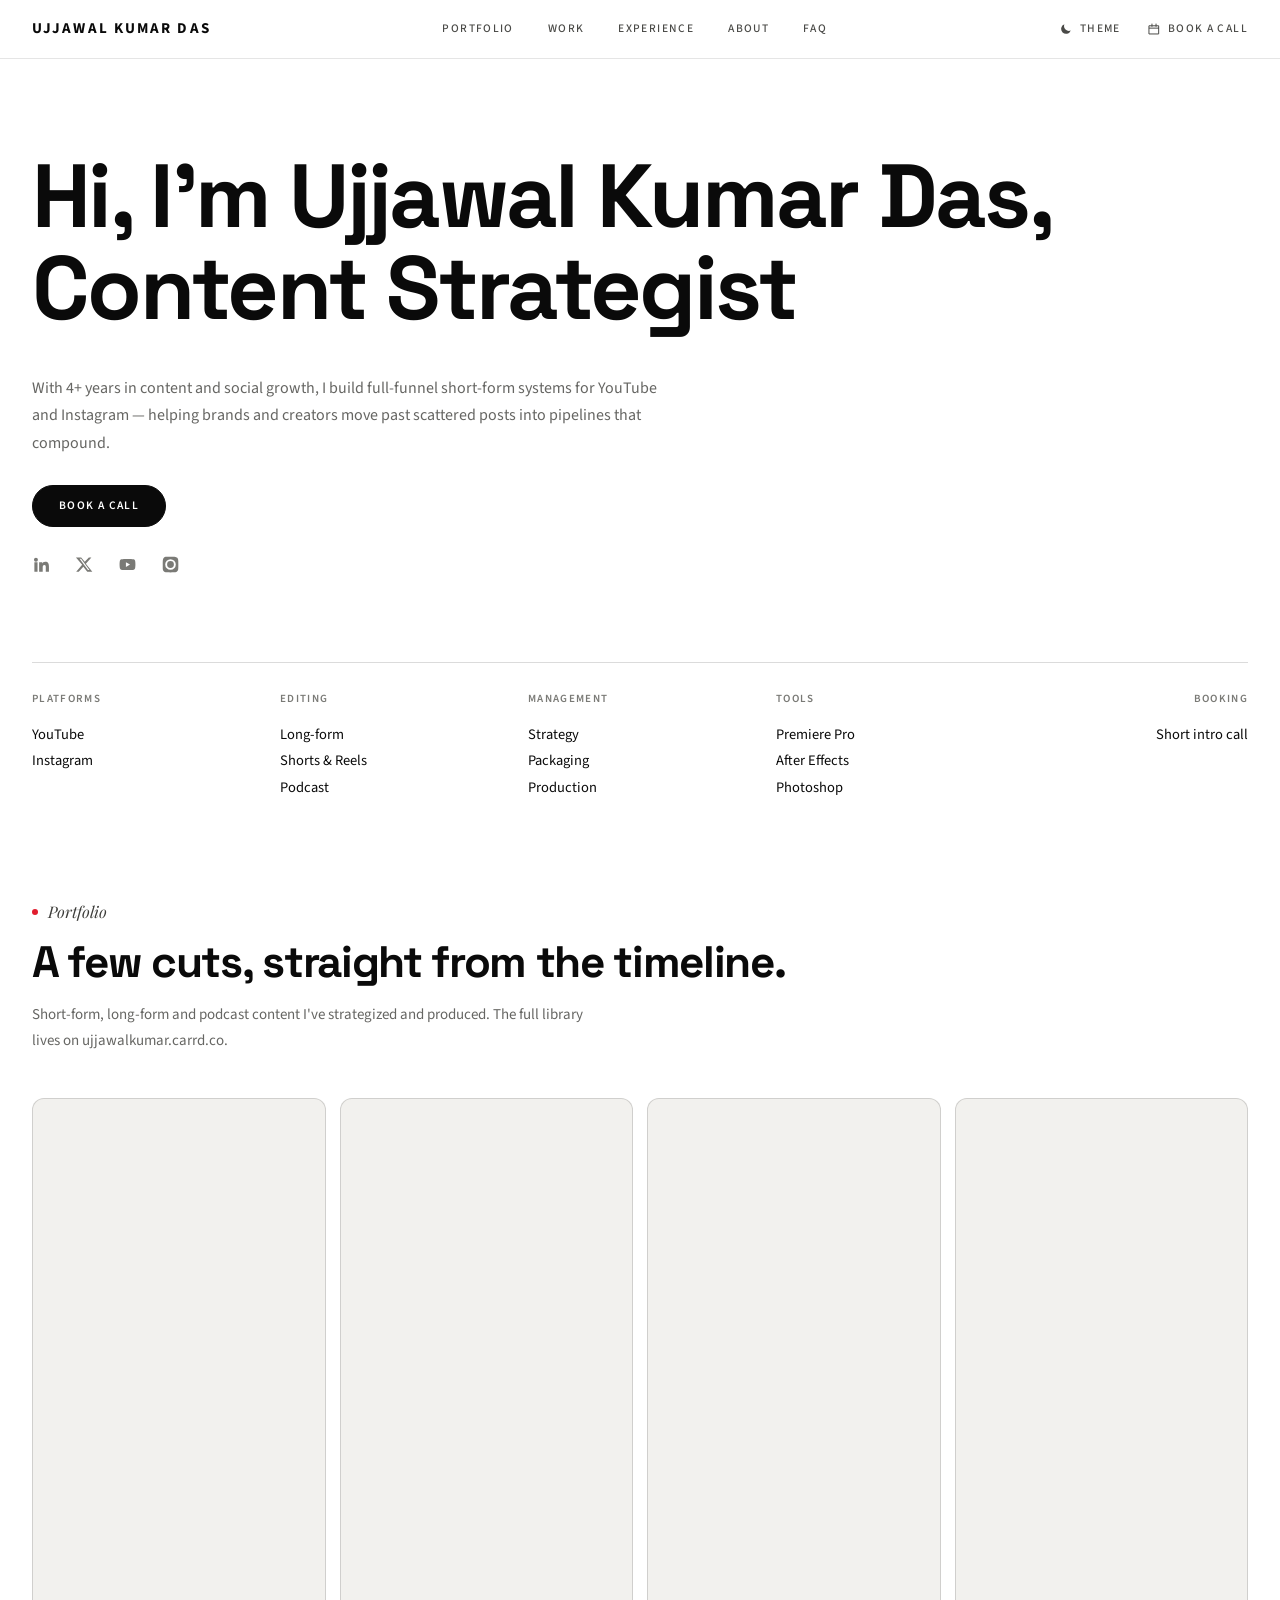
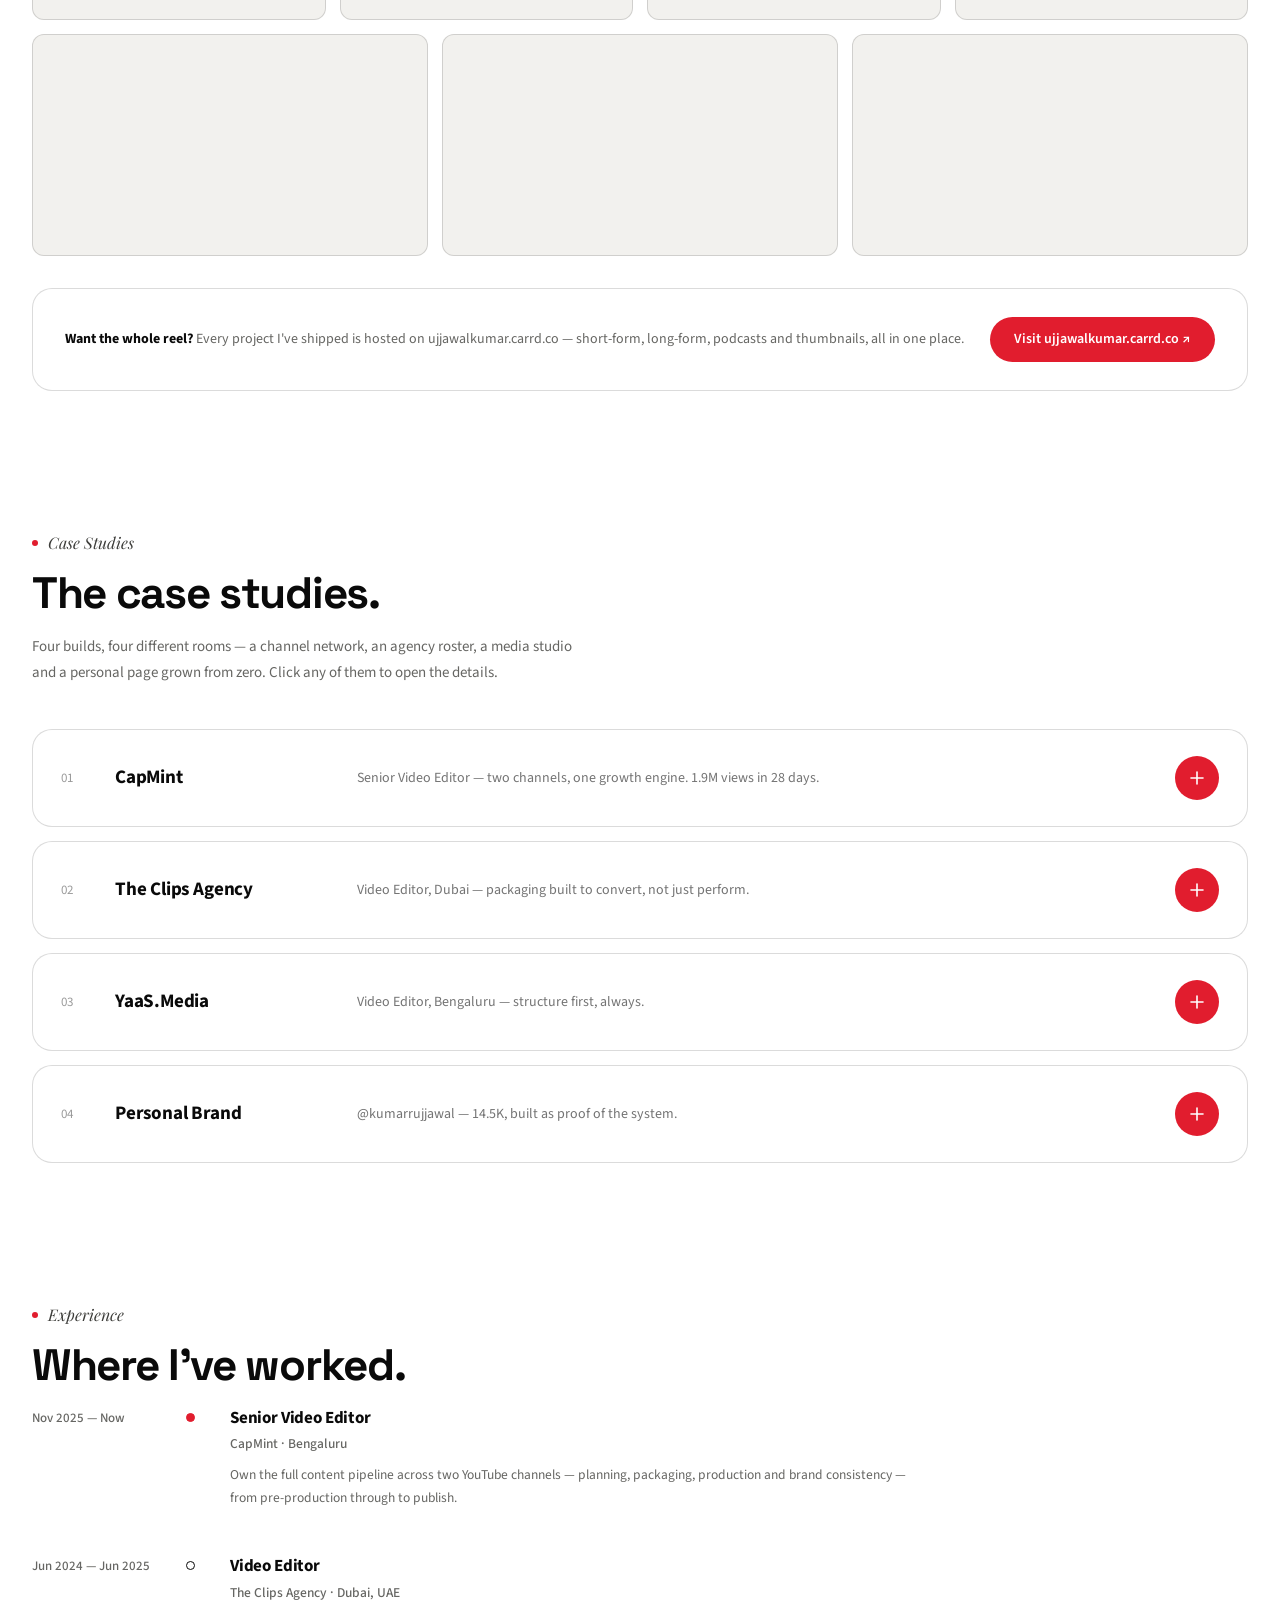
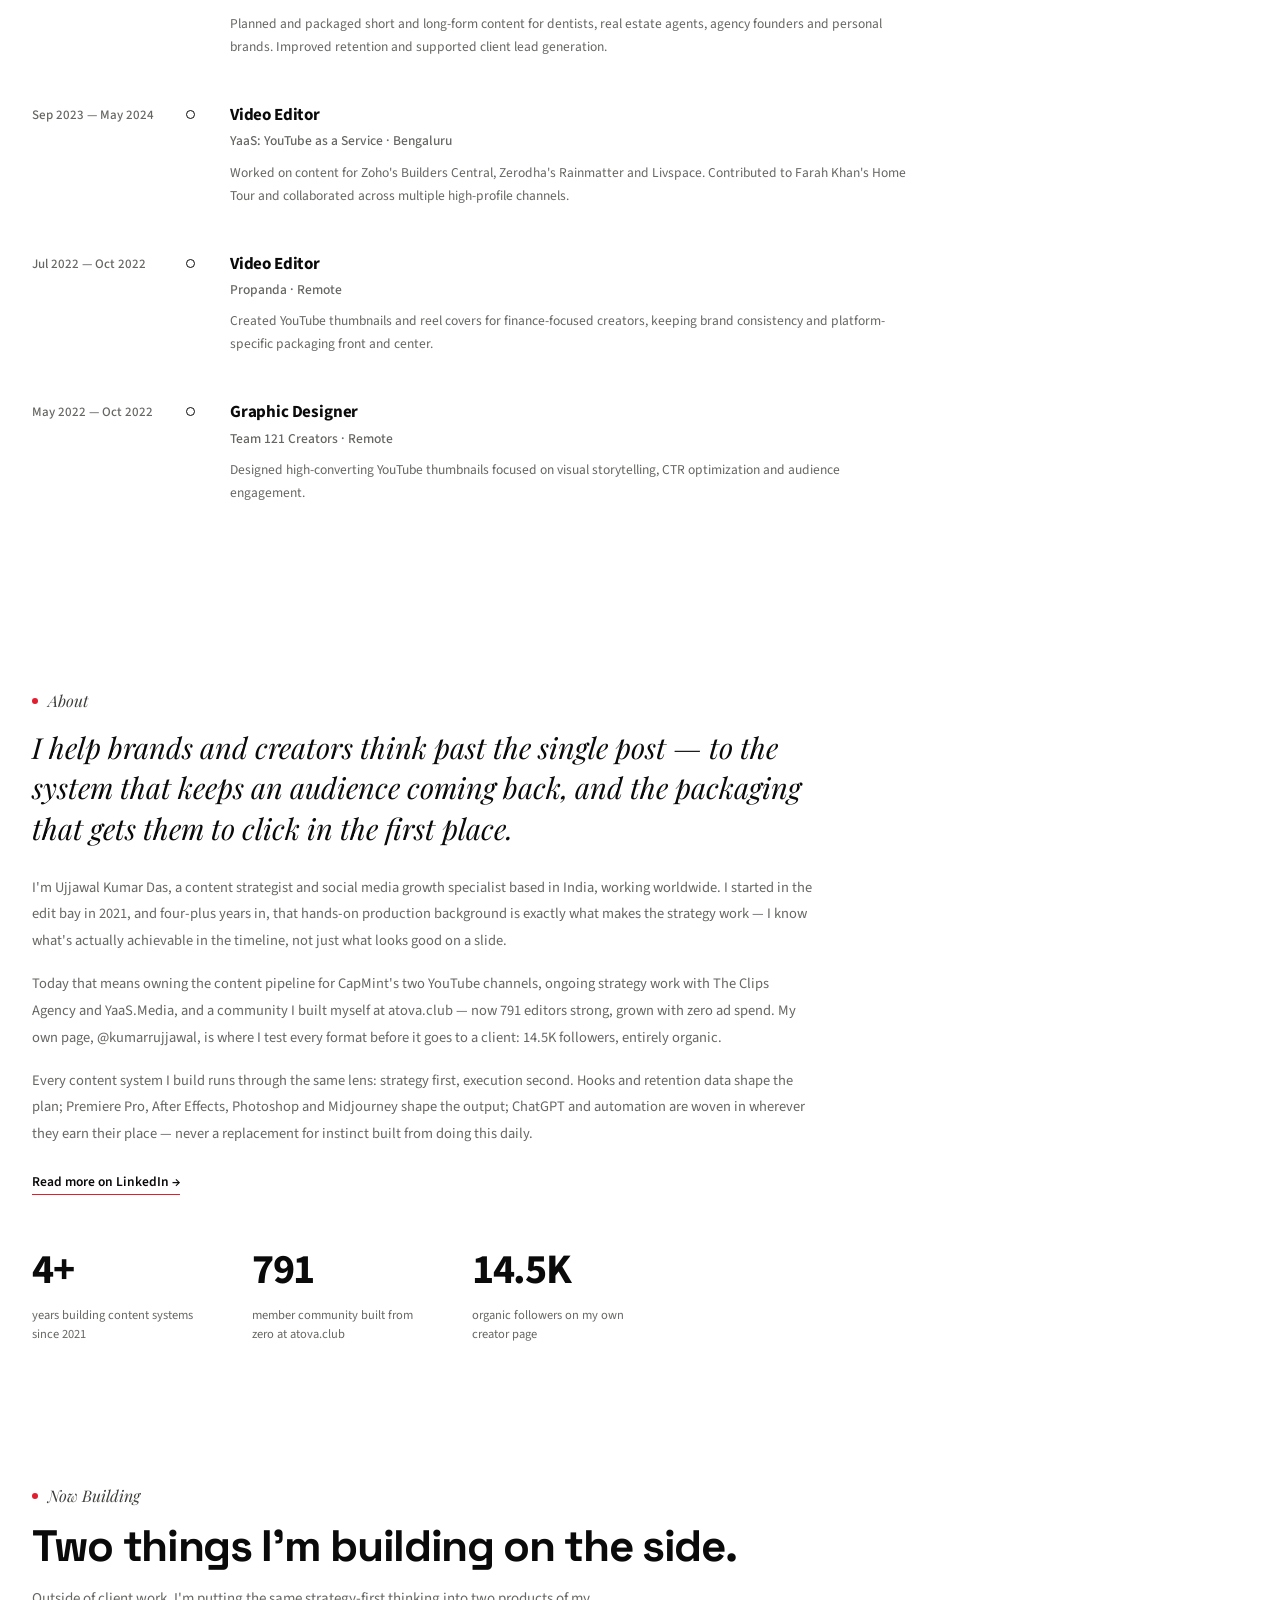
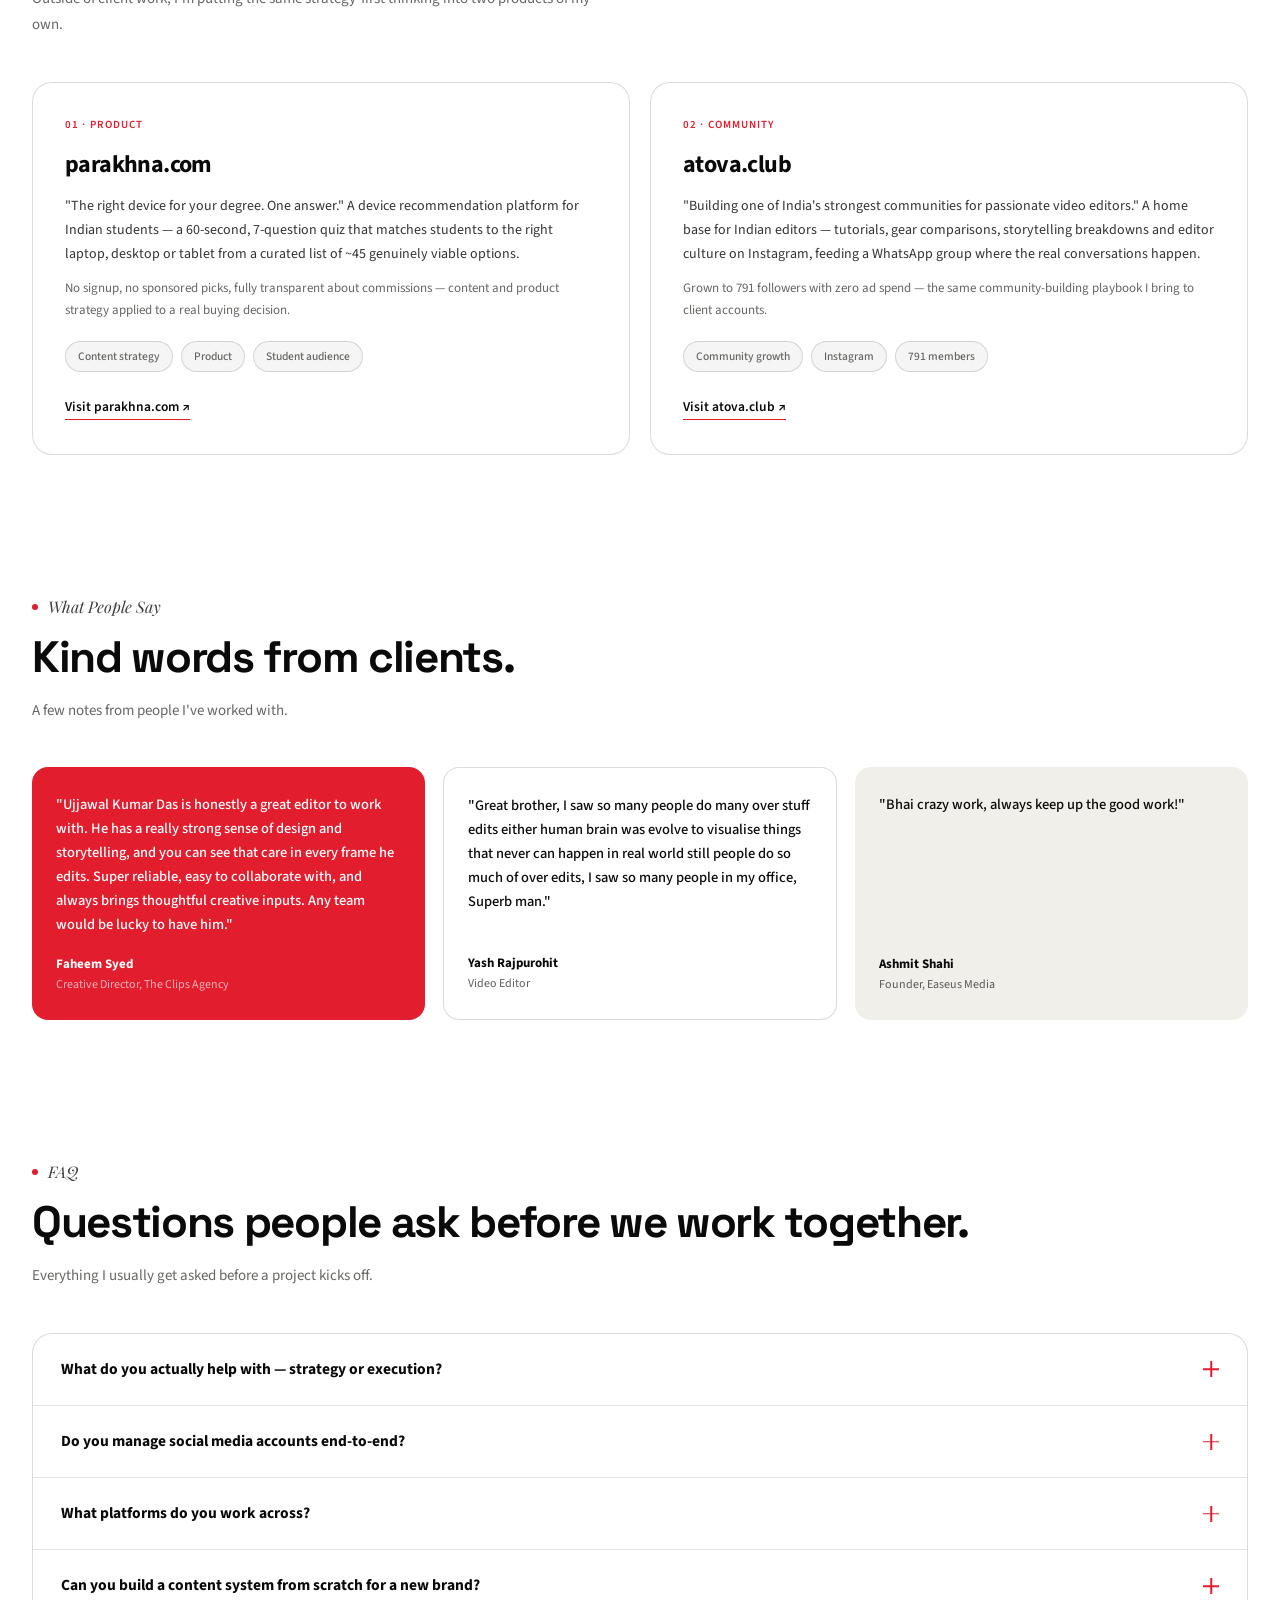
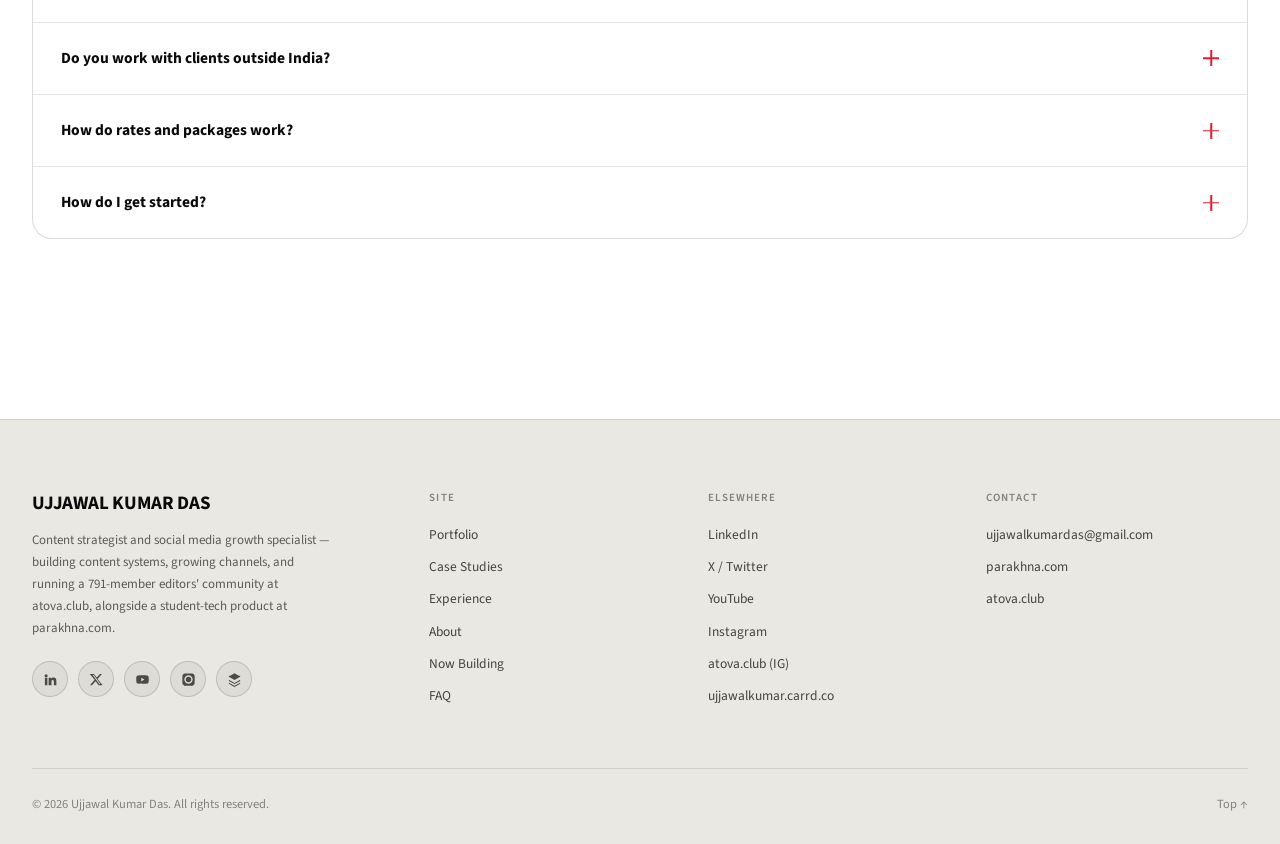
==== commit b5118d30: "index.html" ====
--- a/index.html
+++ b/index.html
@@ -7,57 +7,73 @@
 <meta name="description" content="Content Strategist building content systems that grow. 4+ years turning raw footage and scattered ideas into pipelines that compound.">
 <link rel="preconnect" href="https://fonts.googleapis.com">
 <link rel="preconnect" href="https://fonts.gstatic.com" crossorigin>
-<link href="https://fonts.googleapis.com/css2?family=Playfair+Display:ital,wght@0,400;0,500;0,600;1,400;1,500&family=Source+Sans+3:wght@400;600;700&display=swap" rel="stylesheet">
+<link href="https://fonts.googleapis.com/css2?family=Space+Grotesk:wght@500;600;700&family=Playfair+Display:ital,wght@0,400;0,500;0,600;1,400;1,500&family=Source+Sans+3:wght@400;600;700&display=swap" rel="stylesheet">
 <link rel="stylesheet" href="styles.css">
+<script>
+  /* Set the theme before first paint so the page never flashes the wrong one */
+  (function () {
+    try {
+      var saved = localStorage.getItem('theme');
+      var t = saved || (window.matchMedia('(prefers-color-scheme: light)').matches ? 'light' : 'dark');
+      document.documentElement.setAttribute('data-theme', t);
+    } catch (e) {
+      document.documentElement.setAttribute('data-theme', 'dark');
+    }
+  })();
+</script>
 </head>
 <body>
 
-<!-- cursor-driven fluid smoke -->
-<canvas id="fluid" aria-hidden="true"></canvas>
-
-<!-- ambient glows -->
-<div class="ambient" aria-hidden="true">
-  <span class="glow glow-warm"></span>
-</div>
-
 <!-- ============================ NAV ============================ -->
-<div class="nav-shell">
-  <nav class="glass-nav">
-    <span class="glass-filter"></span>
-    <span class="glass-overlay"></span>
-    <span class="glass-specular"></span>
-
-    <div class="glass-content">
-      <a class="logo" href="#top" aria-label="Ujjawal Kumar Das — home">U</a>
-
-      <div class="nav-list">
-        <a class="nav-item" href="#work">Work</a>
-        <a class="nav-item" href="#portfolio">Portfolio</a>
-        <a class="nav-item" href="#experience">Experience</a>
-        <a class="nav-item" href="#about">About</a>
-        <a class="nav-item" href="#faq">FAQ</a>
-      </div>
-
-      <a class="chat-btn" href="mailto:ujjawalkumardas@gmail.com">Let's chat</a>
-    </div>
-  </nav>
-</div>
+<header class="site-nav">
+  <div class="nav-inner">
+    <a class="wordmark" href="#top">Ujjawal Kumar Das</a>
+
+    <nav class="nav-list">
+      <a class="nav-item" href="#portfolio">Portfolio</a>
+      <a class="nav-item" href="#work">Work</a>
+      <a class="nav-item" href="#experience">Experience</a>
+      <a class="nav-item" href="#about">About</a>
+      <a class="nav-item" href="#faq">FAQ</a>
+    </nav>
+
+    <div class="nav-actions">
+      <button class="theme-btn" id="themeBtn" type="button" aria-label="Switch theme" title="Switch theme">
+        <svg class="icon-sun" viewBox="0 0 24 24" aria-hidden="true">
+          <circle cx="12" cy="12" r="4.2" fill="currentColor"/>
+          <g stroke="currentColor" stroke-width="1.7" stroke-linecap="round">
+            <path d="M12 2.6v2.6M12 18.8v2.6M2.6 12h2.6M18.8 12h2.6M5.3 5.3l1.9 1.9M16.8 16.8l1.9 1.9M18.7 5.3l-1.9 1.9M7.2 16.8l-1.9 1.9"/>
+          </g>
+        </svg>
+        <svg class="icon-moon" viewBox="0 0 24 24" aria-hidden="true">
+          <path fill="currentColor" d="M20.2 14.7A8.4 8.4 0 0 1 9.3 3.8a8.5 8.5 0 1 0 10.9 10.9z"/>
+        </svg>
+        <span>Theme</span>
+      </button>
+      <a class="nav-cta" href="https://calendly.com/cutveo/30min" target="_blank" rel="noopener">
+        <svg viewBox="0 0 24 24" aria-hidden="true"><path fill="none" stroke="currentColor" stroke-width="1.7" stroke-linecap="round" d="M4 6.5h16v14H4zM4 10.5h16M8.5 3.5v4M15.5 3.5v4"/></svg>
+        Book a call
+      </a>
+    </div>
+  </div>
+</header>
 
 <!-- ============================ HERO ============================ -->
 <main id="top">
   <section class="hero">
 
-    <h1 class="hero-title animate-1">
-      <span class="title-line">Hi, I'm Ujjawal Kumar Das,</span>
-      <span class="title-line">Content Strategist Building Growth Systems</span>
-    </h1>
-
-    <p class="hero-sub animate-2">
-      With 4+ years in content and social growth, I build full-funnel short-form systems for YouTube and
-      Instagram — helping brands and creators move past scattered posts into pipelines that compound.
-    </p>
-
-    <div class="socials animate-3">
+    <h1 class="hero-title animate-1">Hi, I'm Ujjawal Kumar Das, Content Strategist</h1>
+
+    <div class="hero-lower animate-2">
+      <div class="hero-lower-col">
+        <p class="hero-sub">
+          With 4+ years in content and social growth, I build full-funnel short-form systems for YouTube and
+          Instagram — helping brands and creators move past scattered posts into pipelines that compound.
+        </p>
+
+        <a class="book-btn" href="https://calendly.com/cutveo/30min" target="_blank" rel="noopener">Book a call</a>
+
+        <div class="socials">
       <a href="https://www.linkedin.com/in/kumarrujjawal/" target="_blank" rel="noopener" aria-label="LinkedIn" title="LinkedIn">
         <svg viewBox="0 0 24 24" aria-hidden="true"><path fill="currentColor" d="M4.98 3.5a2.5 2.5 0 1 1 .02 5 2.5 2.5 0 0 1-.02-5zM3 9h4v12H3zM9 9h3.8v1.7h.05c.53-1 1.83-2.05 3.77-2.05 4.03 0 4.78 2.65 4.78 6.1V21h-4v-5.4c0-1.29-.02-2.95-1.8-2.95-1.8 0-2.08 1.4-2.08 2.85V21H9z"/></svg>
       </a>
@@ -71,41 +87,72 @@
         <svg viewBox="0 0 24 24" aria-hidden="true"><path fill="currentColor" d="M12 2.2c3.2 0 3.6 0 4.9.07 1.2.06 1.8.25 2.2.42.6.22 1 .48 1.4.9.4.4.7.8.9 1.4.2.4.4 1 .4 2.2.1 1.3.1 1.7.1 4.9s0 3.6-.1 4.9c0 1.2-.2 1.8-.4 2.2-.2.6-.5 1-.9 1.4-.4.4-.8.7-1.4.9-.4.2-1 .4-2.2.4-1.3.1-1.7.1-4.9.1s-3.6 0-4.9-.1c-1.2 0-1.8-.2-2.2-.4-.6-.2-1-.5-1.4-.9-.4-.4-.7-.8-.9-1.4-.2-.4-.4-1-.4-2.2C2.2 15.6 2.2 15.2 2.2 12s0-3.6.1-4.9c0-1.2.2-1.8.4-2.2.2-.6.5-1 .9-1.4.4-.4.8-.7 1.4-.9.4-.2 1-.4 2.2-.4C8.4 2.2 8.8 2.2 12 2.2zm0 3.1A6.7 6.7 0 1 0 18.7 12 6.7 6.7 0 0 0 12 5.3zm0 11a4.3 4.3 0 1 1 4.3-4.3 4.3 4.3 0 0 1-4.3 4.3zm6.9-11.2a1.6 1.6 0 1 1-1.6-1.6 1.6 1.6 0 0 1 1.6 1.6z"/></svg>
       </a>
     </div>
-
-    <div class="cta-row animate-4" id="resume">
-      <button class="resume-btn" id="resumeBtn">Download Resume</button>
-      <span class="toast" id="toast" hidden></span>
-    </div>
-
-    <!-- stats marquee + glows -->
-    <div class="stats-region">
-      <div class="stat-glows" aria-hidden="true">
-        <span class="glow glow-red"></span>
-        <span class="glow glow-deep"></span>
-        <span class="glow glow-white"></span>
-      </div>
-
-      <div class="stats-ticker animate-6">
-        <div class="stats-track">
-          <div class="stat"><span class="stat-num">1.9M</span><span class="stat-lbl">Views in 28 days on CapMint Daily</span></div>
-          <div class="stat"><span class="stat-num">12.4%</span><span class="stat-lbl">Average CTR, 3–6× the benchmark</span></div>
-          <div class="stat"><span class="stat-num">10.4K</span><span class="stat-lbl">Subscribers gained on CapMint</span></div>
-          <div class="stat"><span class="stat-num">14.5K</span><span class="stat-lbl">Organic followers, zero ad spend</span></div>
-          <div class="stat"><span class="stat-num">791</span><span class="stat-lbl">Editors in the atova.club community</span></div>
-          <div class="stat"><span class="stat-num">4+</span><span class="stat-lbl">Years building content systems</span></div>
-          <!-- duplicated for a seamless loop -->
-          <div class="stat" aria-hidden="true"><span class="stat-num">1.9M</span><span class="stat-lbl">Views in 28 days on CapMint Daily</span></div>
-          <div class="stat" aria-hidden="true"><span class="stat-num">12.4%</span><span class="stat-lbl">Average CTR, 3–6× the benchmark</span></div>
-          <div class="stat" aria-hidden="true"><span class="stat-num">10.4K</span><span class="stat-lbl">Subscribers gained on CapMint</span></div>
-          <div class="stat" aria-hidden="true"><span class="stat-num">14.5K</span><span class="stat-lbl">Organic followers, zero ad spend</span></div>
-          <div class="stat" aria-hidden="true"><span class="stat-num">791</span><span class="stat-lbl">Editors in the atova.club community</span></div>
-          <div class="stat" aria-hidden="true"><span class="stat-num">4+</span><span class="stat-lbl">Years building content systems</span></div>
-        </div>
-      </div>
-    </div>
-
-  </section>
-
+      </div>
+    </div>
+
+    <div class="hero-specs animate-3">
+      <div class="spec">
+        <p class="spec-label">Platforms</p>
+        <p class="spec-item">YouTube</p>
+        <p class="spec-item">Instagram</p>
+      </div>
+      <div class="spec">
+        <p class="spec-label">Editing</p>
+        <p class="spec-item">Long-form</p>
+        <p class="spec-item">Shorts &amp; Reels</p>
+        <p class="spec-item">Podcast</p>
+      </div>
+      <div class="spec">
+        <p class="spec-label">Management</p>
+        <p class="spec-item">Strategy</p>
+        <p class="spec-item">Packaging</p>
+        <p class="spec-item">Production</p>
+      </div>
+      <div class="spec">
+        <p class="spec-label">Tools</p>
+        <p class="spec-item">Premiere Pro</p>
+        <p class="spec-item">After Effects</p>
+        <p class="spec-item">Photoshop</p>
+      </div>
+      <div class="spec spec-end">
+        <p class="spec-label">Booking</p>
+        <p class="spec-item"><a href="https://calendly.com/cutveo/30min" target="_blank" rel="noopener">Short intro call</a></p>
+      </div>
+    </div>
+
+  </section>
+
+
+  <!-- ============================ PORTFOLIO ============================ -->
+  <section class="sec" id="portfolio">
+    <p class="sec-eyebrow"><span class="dot"></span>Portfolio</p>
+    <h2 class="sec-heading">A few cuts, straight from the timeline.</h2>
+    <p class="sec-intro">
+      Short-form, long-form and podcast content I've strategized and produced.
+      The full library lives on ujjawalkumar.carrd.co.
+    </p>
+
+    <div class="video-grid">
+      <div class="video-wrap"><iframe src="https://www.youtube-nocookie.com/embed/_Qd_7pSAE8I?mute=1&amp;rel=0&amp;loop=1&amp;controls=1&amp;playlist=_Qd_7pSAE8I" title="Reels editing with motion graphics" loading="lazy" allow="accelerometer; encrypted-media; picture-in-picture" allowfullscreen></iframe></div>
+      <div class="video-wrap"><iframe src="https://www.youtube-nocookie.com/embed/FJZZaDDWaKw?mute=1&amp;rel=0&amp;loop=1&amp;controls=1&amp;playlist=FJZZaDDWaKw" title="Reel editing with motion graphics" loading="lazy" allow="accelerometer; encrypted-media; picture-in-picture" allowfullscreen></iframe></div>
+      <div class="video-wrap"><iframe src="https://www.youtube-nocookie.com/embed/ueRGc-IMkSw?mute=1&amp;rel=0&amp;loop=1&amp;controls=1&amp;playlist=ueRGc-IMkSw" title="Short-form cut" loading="lazy" allow="accelerometer; encrypted-media; picture-in-picture" allowfullscreen></iframe></div>
+      <div class="video-wrap"><iframe src="https://www.youtube-nocookie.com/embed/6MKNqqhZaUQ?mute=1&amp;rel=0&amp;loop=1&amp;controls=1&amp;playlist=6MKNqqhZaUQ" title="Reels editing with motion graphics" loading="lazy" allow="accelerometer; encrypted-media; picture-in-picture" allowfullscreen></iframe></div>
+    </div>
+
+    <div class="longform-grid">
+      <div class="longform-wrap"><iframe src="https://www.youtube-nocookie.com/embed/27oaoQ2bDdw?mute=1&amp;rel=0&amp;loop=1&amp;controls=1&amp;playlist=27oaoQ2bDdw" title="Podcast trailer with motion graphics" loading="lazy" allow="accelerometer; encrypted-media; picture-in-picture" allowfullscreen></iframe></div>
+      <div class="longform-wrap"><iframe src="https://www.youtube-nocookie.com/embed/rqCvXZbwkKs?mute=1&amp;rel=0&amp;loop=1&amp;controls=1&amp;playlist=rqCvXZbwkKs" title="Podcast trailer with motion graphics" loading="lazy" allow="accelerometer; encrypted-media; picture-in-picture" allowfullscreen></iframe></div>
+      <div class="longform-wrap"><iframe src="https://www.youtube-nocookie.com/embed/_hUiaoa-kiE?mute=1&amp;rel=0&amp;loop=1&amp;controls=1&amp;playlist=_hUiaoa-kiE" title="Long-form interview edit" loading="lazy" allow="accelerometer; encrypted-media; picture-in-picture" allowfullscreen></iframe></div>
+    </div>
+
+    <div class="reel-cta">
+      <p>
+        <strong>Want the whole reel?</strong> Every project I've shipped is hosted on
+        ujjawalkumar.carrd.co — short-form, long-form, podcasts and thumbnails, all in one place.
+      </p>
+      <a class="btn-red" href="https://ujjawalkumar.carrd.co" target="_blank" rel="noopener">Visit ujjawalkumar.carrd.co ↗</a>
+    </div>
+  </section>
 
   <!-- ============================ CASE STUDIES ============================ -->
   <section class="sec" id="work">
@@ -250,37 +297,6 @@
         </div>
       </article>
 
-    </div>
-  </section>
-
-  <!-- ============================ PORTFOLIO ============================ -->
-  <section class="sec" id="portfolio">
-    <p class="sec-eyebrow"><span class="dot"></span>Portfolio</p>
-    <h2 class="sec-heading">A few cuts, straight from the timeline.</h2>
-    <p class="sec-intro">
-      Short-form, long-form and podcast content I've strategized and produced.
-      The full library lives on ujjawalkumar.carrd.co.
-    </p>
-
-    <div class="video-grid">
-      <div class="video-wrap"><iframe src="https://www.youtube-nocookie.com/embed/_Qd_7pSAE8I?mute=1&amp;rel=0&amp;loop=1&amp;controls=1&amp;playlist=_Qd_7pSAE8I" title="Reels editing with motion graphics" loading="lazy" allow="accelerometer; encrypted-media; picture-in-picture" allowfullscreen></iframe></div>
-      <div class="video-wrap"><iframe src="https://www.youtube-nocookie.com/embed/FJZZaDDWaKw?mute=1&amp;rel=0&amp;loop=1&amp;controls=1&amp;playlist=FJZZaDDWaKw" title="Reel editing with motion graphics" loading="lazy" allow="accelerometer; encrypted-media; picture-in-picture" allowfullscreen></iframe></div>
-      <div class="video-wrap"><iframe src="https://www.youtube-nocookie.com/embed/ueRGc-IMkSw?mute=1&amp;rel=0&amp;loop=1&amp;controls=1&amp;playlist=ueRGc-IMkSw" title="Short-form cut" loading="lazy" allow="accelerometer; encrypted-media; picture-in-picture" allowfullscreen></iframe></div>
-      <div class="video-wrap"><iframe src="https://www.youtube-nocookie.com/embed/6MKNqqhZaUQ?mute=1&amp;rel=0&amp;loop=1&amp;controls=1&amp;playlist=6MKNqqhZaUQ" title="Reels editing with motion graphics" loading="lazy" allow="accelerometer; encrypted-media; picture-in-picture" allowfullscreen></iframe></div>
-    </div>
-
-    <div class="longform-grid">
-      <div class="longform-wrap"><iframe src="https://www.youtube-nocookie.com/embed/27oaoQ2bDdw?mute=1&amp;rel=0&amp;loop=1&amp;controls=1&amp;playlist=27oaoQ2bDdw" title="Podcast trailer with motion graphics" loading="lazy" allow="accelerometer; encrypted-media; picture-in-picture" allowfullscreen></iframe></div>
-      <div class="longform-wrap"><iframe src="https://www.youtube-nocookie.com/embed/rqCvXZbwkKs?mute=1&amp;rel=0&amp;loop=1&amp;controls=1&amp;playlist=rqCvXZbwkKs" title="Podcast trailer with motion graphics" loading="lazy" allow="accelerometer; encrypted-media; picture-in-picture" allowfullscreen></iframe></div>
-      <div class="longform-wrap"><iframe src="https://www.youtube-nocookie.com/embed/_hUiaoa-kiE?mute=1&amp;rel=0&amp;loop=1&amp;controls=1&amp;playlist=_hUiaoa-kiE" title="Long-form interview edit" loading="lazy" allow="accelerometer; encrypted-media; picture-in-picture" allowfullscreen></iframe></div>
-    </div>
-
-    <div class="reel-cta">
-      <p>
-        <strong>Want the whole reel?</strong> Every project I've shipped is hosted on
-        ujjawalkumar.carrd.co — short-form, long-form, podcasts and thumbnails, all in one place.
-      </p>
-      <a class="btn-red" href="https://ujjawalkumar.carrd.co" target="_blank" rel="noopener">Visit ujjawalkumar.carrd.co ↗</a>
     </div>
   </section>
 
@@ -569,8 +585,8 @@
 
       <nav class="footer-col">
         <p class="footer-col-title">Site</p>
+        <a href="#portfolio">Portfolio</a>
         <a href="#work">Case Studies</a>
-        <a href="#portfolio">Portfolio</a>
         <a href="#experience">Experience</a>
         <a href="#about">About</a>
         <a href="#building">Now Building</a>
@@ -602,7 +618,6 @@
   </div>
 </footer>
 
-<script src="fluid-cursor.js"></script>
 <script src="script.js"></script>
 </body>
 </html>
--- a/styles.css
+++ b/styles.css
@@ -0,0 +1,674 @@
+/* =========================================================
+   Ujjawal Kumar Das — hero section
+   Tokens lifted from the reference layout:
+   Flat editorial surfaces: no shadows, no blur, no depth. 1240px container,
+   red accent, hairline rules. Two themes, both on a flat background.
+   Type: Source Sans 3 throughout — 700 for display, 400 for body.
+   Playfair Display italic is reserved for small serif accents
+   (the logo mark and section eyebrows) and nothing else.
+   ========================================================= */
+
+:root{
+  /* Accent and layout tokens are theme-independent */
+  --red:#E11D2E;
+  --red-bright:#FF3143;
+  /* display face — hero headline and every section heading */
+  --font-display:"Space Grotesk","Source Sans 3",ui-sans-serif,system-ui,sans-serif;
+  --container:1240px;
+  /* side gutter, matched to the nav bar so the page has one left/right rhythm */
+  --gutter:32px;
+  --nav-h:58px;
+  /* scrollbar width, set from JS — keeps the fixed nav centered on the same
+     axis as the static content, which is inset by the scrollbar and the nav isn't */
+  --sbw:0px;
+}
+
+/* ---------------- THEMES ----------------
+   Every surface, border and text colour below is a token, so the two themes are
+   the only place a colour gets decided. The page background is a flat fill in
+   both — no ambient washes, no radial gradients. */
+:root,
+[data-theme="dark"]{
+  --bg:#0A0A0A;
+  --fg:#FFFFFF;
+  --nav-bg:#0A0A0A;
+  --muted:#9a9a9a;
+  --dim:#6e6e6e;
+  --nav-item:#b0b0b0;
+  --eyebrow:#d6d6d6;
+  --faint:rgba(255,255,255,.35);
+  --faint-2:rgba(255,255,255,.5);
+  --body-strong:rgba(255,255,255,.85);
+
+
+  --surface:#121212;
+  --surface-solid:#141414;
+  --panel-open:#F4F2EF;
+  --panel-open-border:rgba(255,255,255,.45);
+
+  --border:rgba(255,255,255,.14);
+  --border-strong:rgba(255,255,255,.34);
+  --line:rgba(255,255,255,.12);
+  --line-soft:rgba(255,255,255,.08);
+  --hover-tint:rgba(255,255,255,.025);
+  --pill-bg:rgba(255,255,255,.05);
+
+
+  --footer-bg:#0d0d0d;
+  --footer-fg:#9a9a97;
+  --footer-name:#ffffff;
+  --footer-title:#6f6f6c;
+  --footer-link:#b5b5b1;
+  --footer-link-hover:#ffffff;
+  --social-bg:rgba(255,255,255,.06);
+  --social-fg:#cccccc;
+  --testi-cream:#F4F2EF;
+}
+
+[data-theme="light"]{
+  --bg:#FFFFFF;
+  --fg:#0A0A0A;
+  --nav-bg:#FFFFFF;
+  --muted:#666663;
+  --dim:#7a7a76;
+  --nav-item:#4a4a47;
+  --eyebrow:#3d3d3a;
+  --faint:rgba(0,0,0,.40);
+  --faint-2:rgba(0,0,0,.55);
+  --body-strong:rgba(0,0,0,.80);
+
+
+  --surface:#FFFFFF;
+  --surface-solid:#F2F1EE;
+  --panel-open:#FFFFFF;
+  --panel-open-border:rgba(0,0,0,.12);
+
+  --border:rgba(0,0,0,.14);
+  --border-strong:rgba(0,0,0,.34);
+  --line:rgba(0,0,0,.14);
+  --line-soft:rgba(0,0,0,.10);
+  --hover-tint:rgba(0,0,0,.035);
+  --pill-bg:rgba(0,0,0,.04);
+
+
+  --footer-bg:#EAE8E3;
+  --footer-fg:#5b5b58;
+  --footer-name:#0A0A0A;
+  --footer-title:#82827d;
+  --footer-link:#44443f;
+  --footer-link-hover:#0A0A0A;
+  --social-bg:rgba(0,0,0,.05);
+  --social-fg:#4a4a47;
+  /* a warm tint rather than near-white, so the card still reads as a card */
+  --testi-cream:#F1EFEA;
+}
+
+*,*::before,*::after{box-sizing:border-box;}
+html{-webkit-text-size-adjust:100%;scroll-behavior:smooth;overflow-x:hidden;background:var(--bg);}
+body{
+  margin:0;
+  background:var(--bg);
+  color:var(--fg);
+  transition:background-color .25s ease, color .25s ease;
+  font-family:"Source Sans 3","Source Sans Pro",ui-sans-serif,system-ui,sans-serif;
+  font-size:16px;
+  line-height:1.5;
+  -webkit-font-smoothing:antialiased;
+  /* no overflow-x here: on <body> it computes overflow-y to auto, which reserves a
+     second scrollbar and knocks the content off the fixed nav's centre line */
+}
+a{color:inherit;text-decoration:none;}
+button{font:inherit;color:inherit;background:none;border:0;cursor:pointer;}
+svg{display:block;}
+
+/* ============================ NAV ============================ */
+/* Flat bar pinned to the top edge: a plain background, one hairline rule at the
+   bottom, uppercase link set. No pill, no blur, no shadow. */
+.site-nav{
+  position:fixed;top:0;left:0;right:0;z-index:100;
+  background:var(--nav-bg);
+  border-bottom:1px solid var(--line-soft);
+}
+.nav-inner{
+  max-width:calc(var(--container) + var(--gutter) * 2);
+  margin:0 auto;
+  height:var(--nav-h);
+  display:flex;align-items:center;justify-content:space-between;gap:30px;
+  padding-left:var(--gutter);
+  padding-right:calc(var(--gutter) + var(--sbw));
+}
+.wordmark{
+  font-size:15px;font-weight:700;
+  letter-spacing:.14em;text-transform:uppercase;
+  color:var(--fg);
+  white-space:nowrap;
+}
+
+.nav-list{display:flex;align-items:center;gap:34px;}
+.nav-item{
+  padding:2px 0;
+  font-size:11.5px;font-weight:500;
+  letter-spacing:.12em;text-transform:uppercase;
+  color:var(--nav-item);
+  border-bottom:1px solid transparent;
+  transition:color .2s ease, border-color .2s ease;
+}
+.nav-item:hover{color:var(--fg);border-bottom-color:var(--fg);}
+
+.nav-actions{display:flex;align-items:center;gap:26px;}
+.theme-btn,
+.nav-cta{
+  display:inline-flex;align-items:center;gap:7px;
+  padding:2px 0;
+  font-size:11.5px;font-weight:500;
+  letter-spacing:.12em;text-transform:uppercase;
+  color:var(--nav-item);
+  white-space:nowrap;
+  border-bottom:1px solid transparent;
+  transition:color .2s ease, border-color .2s ease;
+}
+.theme-btn:hover,
+.nav-cta:hover{color:var(--fg);border-bottom-color:var(--fg);}
+.theme-btn svg,.nav-cta svg{width:14px;height:14px;}
+/* dark theme offers the sun (switch to light); light theme offers the moon */
+.theme-btn .icon-moon{display:none;}
+[data-theme="light"] .theme-btn .icon-sun{display:none;}
+[data-theme="light"] .theme-btn .icon-moon{display:block;}
+
+/* ============================ HERO ============================ */
+main{position:relative;z-index:10;}
+.hero{
+  max-width:calc(var(--container) + var(--gutter) * 2);
+  margin:0 auto;
+  padding:150px var(--gutter) 96px;
+}
+
+/* Display headline: set as large as the column allows and left to wrap on its
+   own, so the type block reads as one mass rather than fixed lines. */
+.hero-title{
+  margin:0;
+  /* Space Grotesk — the proportional cut of Space Mono. Same quirks in the
+     letterforms, but drawn for display sizes, so it holds up large. */
+  font-family:var(--font-display);
+  font-size:clamp(34px, 7vw, 104px);
+  font-weight:700;
+  line-height:1.03;letter-spacing:-.03em;
+  color:var(--fg);
+}
+
+/* Sub copy and socials sit under the headline, on its left edge */
+.hero-lower{margin-top:40px;}
+.hero-lower-col{max-width:640px;}
+.hero-sub{
+  margin:0;
+  font-size:16px;line-height:1.72;
+  color:var(--muted);
+}
+
+.book-btn{
+  display:inline-flex;align-items:center;justify-content:center;
+  height:42px;padding:0 26px;
+  margin-top:28px;
+  border-radius:40px;
+  background:var(--fg);
+  border:1px solid var(--fg);
+  font-size:11.5px;font-weight:600;
+  letter-spacing:.12em;text-transform:uppercase;
+  color:var(--bg);
+  transition:background .2s ease, color .2s ease;
+}
+.book-btn:hover{background:transparent;color:var(--fg);}
+
+/* socials — icon only */
+.socials{
+  display:flex;align-items:center;gap:24px;flex-wrap:wrap;
+  margin-top:28px;
+}
+.socials a{
+  display:inline-flex;align-items:center;justify-content:center;
+  color:var(--dim);
+  transition:color .2s ease;
+}
+.socials a svg{width:19px;height:19px;}
+.socials a:hover{color:var(--red);}
+
+/* Hairline rule + spec columns close the hero */
+.hero-specs{
+  display:grid;grid-template-columns:repeat(5,1fr);
+  gap:26px 24px;
+  margin-top:88px;padding-top:28px;
+  border-top:1px solid var(--line);
+}
+.spec-label{
+  margin:0 0 16px;
+  font-size:11px;font-weight:600;
+  letter-spacing:.12em;text-transform:uppercase;
+  color:var(--dim);
+}
+.spec-item{margin:0 0 5px;font-size:14.5px;line-height:1.5;color:var(--fg);}
+.spec-item a{border-bottom:1px solid transparent;transition:border-color .2s ease;}
+.spec-item a:hover{border-bottom-color:var(--fg);}
+.spec-end{text-align:right;}
+
+/* ============================ SECTIONS ============================ */
+/* Shared wrapper for every section below the hero */
+.sec{
+  position:relative;z-index:10;
+  max-width:calc(var(--container) + var(--gutter) * 2);
+  margin:0 auto;
+  padding:0 var(--gutter) 140px;
+}
+.sec-eyebrow{
+  display:flex;align-items:center;gap:10px;
+  margin:0 0 14px;
+  font-family:"Playfair Display",serif;
+  font-style:italic;font-size:16px;font-weight:400;
+  color:var(--eyebrow);
+}
+.dot{
+  flex:0 0 6px;width:6px;height:6px;border-radius:50%;
+  background:var(--red);
+}
+.sec-heading{
+  margin:0 0 16px;
+  font-family:var(--font-display);
+  font-size:44px;font-weight:700;
+  line-height:1.1;letter-spacing:-.03em;
+  color:var(--fg);
+}
+.sec-intro{
+  margin:0 0 44px;max-width:560px;
+  font-size:15px;line-height:1.72;
+  color:var(--muted);
+}
+
+/* Each row is a flat panel: solid fill, one hairline border, nothing raised. */
+.case-list{display:flex;flex-direction:column;gap:14px;}
+
+.case-item{
+  position:relative;
+  border-radius:20px;
+  overflow:hidden;
+  background:var(--surface);
+  border:1px solid var(--border);
+  transition:border-color .3s ease, transform .3s ease, background .35s ease, 
+}
+.case-item:hover{
+  border-color:var(--border-strong);
+}
+
+/* --- row --- */
+.case-row{
+  width:100%;
+  display:grid;
+  grid-template-columns:32px 220px 1fr 44px;
+  align-items:center;gap:22px;
+  padding:26px 28px;
+  text-align:left;
+  transition:background .25s ease;
+}
+.case-row:hover{background:var(--hover-tint);}
+.case-no{
+  font-size:13px;font-weight:400;
+  color:var(--faint);
+  font-variant-numeric:tabular-nums;
+}
+.case-name{
+  font-size:19px;font-weight:700;letter-spacing:-.01em;
+  color:var(--fg);
+}
+.case-blurb{
+  font-size:14px;line-height:1.5;
+  color:var(--faint-2);
+}
+.case-toggle{
+  justify-self:end;
+  width:44px;height:44px;border-radius:50%;
+  display:grid;place-items:center;
+  background:var(--red);color:#fff;
+  transition:background .25s ease, transform .35s ease, 
+}
+.case-toggle svg{width:20px;height:20px;}
+.case-row:hover .case-toggle{background:var(--red-bright);}
+
+/* --- expanding panel --- */
+.case-panel{
+  display:grid;grid-template-rows:0fr;
+  transition:grid-template-rows .45s cubic-bezier(.4,0,.2,1);
+}
+.panel-inner{overflow:hidden;min-height:0;}
+
+/* Open: the panel flips to the light surface, still flat */
+.case-item.is-open{
+  background:var(--panel-open);
+  border-color:var(--panel-open-border);
+}
+.case-item.is-open .case-panel{grid-template-rows:1fr;}
+.case-item.is-open .case-no{color:rgba(0,0,0,.45);}
+.case-item.is-open .case-name{color:#0A0A0A;}
+.case-item.is-open .case-blurb{color:rgba(0,0,0,.62);}
+.case-item.is-open .case-row:hover{background:rgba(0,0,0,.02);}
+.case-item.is-open .case-toggle{
+  background:#0A0A0A;color:#fff;
+  transform:rotate(45deg);
+}
+.case-item.is-open .case-row:hover .case-toggle{background:#000;}
+
+.panel-inner > *{padding-left:28px;padding-right:28px;}
+.panel-label{
+  display:flex;align-items:center;gap:10px;
+  margin:0 0 18px;
+  font-size:12px;font-weight:600;
+  letter-spacing:.08em;text-transform:uppercase;
+  color:rgba(0,0,0,.7);
+}
+.case-item.is-open .panel-label .dot{background:#0A0A0A;}
+.panel-title{
+  margin:0;padding-top:30px;padding-bottom:30px;
+  border-top:1px solid rgba(0,0,0,.12);
+  border-bottom:1px solid rgba(0,0,0,.12);
+  font-size:38px;font-weight:700;
+  line-height:1.14;letter-spacing:-.025em;
+  color:#0A0A0A;
+}
+.panel-body{
+  display:grid;grid-template-columns:1fr 1fr;
+  gap:32px 56px;
+  padding-top:26px;padding-bottom:34px;
+}
+.panel-copy{
+  margin:0;
+  font-size:15px;line-height:1.72;
+  color:rgba(0,0,0,.72);
+}
+.panel-metrics{
+  display:grid;grid-template-columns:1fr 1fr;
+  gap:26px 24px;
+}
+.m-num{
+  display:block;
+  font-size:26px;font-weight:700;letter-spacing:-.02em;
+  color:var(--red);
+}
+.m-cap{
+  display:block;margin-top:4px;
+  font-size:13px;line-height:1.42;
+  color:rgba(0,0,0,.58);
+}
+
+/* ============================ ENTRANCE ============================ */
+.animate-1,.animate-2,.animate-3,.animate-4,.animate-5{
+  opacity:0;
+  animation:riseIn .7s cubic-bezier(.22,.61,.36,1) forwards;
+}
+.animate-1{animation-delay:.05s;}
+.animate-2{animation-delay:.18s;}
+.animate-3{animation-delay:.28s;}
+.animate-4{animation-delay:.36s;}
+.animate-5{animation-delay:.44s;}
+@keyframes riseIn{to{opacity:1;}}
+
+@media (prefers-reduced-motion:reduce){
+  .animate-1,.animate-2,.animate-3,.animate-4,.animate-5{
+    animation:none;opacity:1;
+  }
+}
+
+/* ============================ RESPONSIVE ============================ */
+@media (max-width:900px){
+  :root{--gutter:20px;}
+  .nav-list{display:none;}
+  .hero{padding-top:150px;}
+  .hero-specs{grid-template-columns:repeat(3,1fr);margin-top:64px;}
+  .spec-end{text-align:left;}
+  .hero-lower{margin-top:32px;}
+
+  /* blurb drops away first — name and toggle stay on the row */
+  .case-row{grid-template-columns:32px 1fr 44px;}
+  .case-blurb{display:none;}
+  .panel-body{grid-template-columns:1fr;gap:28px;}
+}
+@media (max-width:640px){
+  :root{--gutter:16px;}
+  .hero{padding-top:128px;padding-bottom:64px;}
+  .hero-sub{font-size:14px;}
+  .hero-specs{grid-template-columns:repeat(2,1fr);margin-top:52px;}
+  .nav-actions{gap:18px;}
+  .theme-btn span{display:none;}
+  .wordmark{font-size:13px;letter-spacing:.1em;}
+  .status-line{font-size:14px;}
+
+  .sec{padding-bottom:90px;}
+  .sec-heading{font-size:32px;}
+  .sec-intro{font-size:14px;margin-bottom:32px;}
+  .case-row{padding:20px 18px;gap:14px;}
+  .case-name{font-size:17px;}
+  .case-toggle{width:38px;height:38px;}
+  .case-row{grid-template-columns:26px 1fr 38px;}
+  .panel-inner > *{padding-left:18px;padding-right:18px;}
+  .panel-title{font-size:26px;padding-top:22px;padding-bottom:22px;}
+  .panel-metrics{gap:20px 18px;}
+  .m-num{font-size:22px;}
+}
+
+/* ============================ PORTFOLIO ============================ */
+.video-grid{display:grid;grid-template-columns:repeat(4,1fr);gap:14px;margin-bottom:14px;}
+.longform-grid{display:grid;grid-template-columns:repeat(3,1fr);gap:14px;}
+.video-wrap,.longform-wrap{
+  border-radius:12px;overflow:hidden;background:var(--surface-solid);
+  border:1px solid var(--border);
+  transition:border-color .25s ease;
+}
+.video-wrap{aspect-ratio:9/16;}
+.longform-wrap{aspect-ratio:16/9;}
+.video-wrap:hover,.longform-wrap:hover{border-color:var(--fg);}
+.video-wrap iframe,.longform-wrap iframe{width:100%;height:100%;border:0;display:block;}
+
+.reel-cta{
+  display:flex;align-items:center;gap:24px;flex-wrap:wrap;
+  margin-top:32px;padding:28px 32px;
+  border-radius:20px;
+  background:var(--surface);
+  border:1px solid var(--border);
+}
+.reel-cta p{margin:0;flex:1;min-width:240px;font-size:14px;line-height:1.7;color:var(--muted);}
+.reel-cta strong{color:var(--fg);font-weight:700;}
+.btn-red{
+  display:inline-flex;align-items:center;justify-content:center;
+  padding:12px 24px;border-radius:999px;
+  background:var(--red);color:#fff;
+  font-size:14px;font-weight:600;
+  transition:background .2s ease;
+}
+.btn-red:hover{background:var(--red-bright);}
+
+/* ============================ EXPERIENCE ============================ */
+.timeline{display:flex;flex-direction:column;margin-top:8px;}
+.t-item{
+  display:grid;grid-template-columns:130px 20px 1fr;
+  gap:0 24px;padding-bottom:44px;position:relative;
+}
+.t-date{margin:0;padding-top:3px;font-size:13px;font-weight:500;color:var(--muted);}
+.t-marker{
+  width:9px;height:9px;margin-top:7px;
+  border:1.5px solid var(--fg);
+  border-radius:50%;
+  background:transparent;
+}
+.t-item.current .t-marker{background:var(--red);border-color:var(--red);}
+.t-role{margin:0 0 3px;font-size:17px;font-weight:700;letter-spacing:-.01em;color:var(--fg);}
+.t-org{margin:0 0 10px;font-size:13.5px;font-weight:500;color:var(--muted);}
+.t-desc{margin:0;max-width:680px;font-size:13.5px;line-height:1.7;color:var(--muted);}
+
+/* ============================ ABOUT ============================ */
+.about-wrap{max-width:780px;}
+.about-statement{
+  margin:0 0 26px;
+  font-family:"Playfair Display",serif;
+  font-style:italic;font-weight:400;
+  font-size:29px;line-height:1.4;
+  color:var(--fg);
+}
+.about-para{margin:0 0 16px;font-size:14.5px;line-height:1.85;color:var(--muted);}
+.about-readmore{
+  display:inline-flex;align-items:center;gap:6px;
+  margin-top:8px;padding-bottom:2px;
+  border-bottom:1.5px solid var(--red);
+  font-size:13.5px;font-weight:600;color:var(--fg);
+  transition:color .2s ease;
+}
+.about-readmore:hover{color:var(--red);}
+.about-stats{display:flex;gap:40px;flex-wrap:wrap;margin-top:44px;}
+.about-stat strong{display:block;font-size:42px;font-weight:700;letter-spacing:-.03em;color:var(--fg);}
+.about-stat span{display:block;max-width:180px;margin-top:4px;font-size:12.5px;line-height:1.5;color:var(--muted);}
+
+/* ============================ NOW BUILDING ============================ */
+.build-grid{display:grid;grid-template-columns:repeat(2,1fr);gap:20px;}
+.build-card{
+  padding:34px 32px;border-radius:20px;
+  background:var(--surface);
+  border:1px solid var(--border);
+  transition:border-color .3s ease;
+}
+.build-card:hover{border-color:var(--border-strong);}
+.build-tag{
+  margin:0 0 14px;
+  font-size:11px;font-weight:600;letter-spacing:.1em;text-transform:uppercase;
+  color:var(--red);
+}
+.build-name{margin:0 0 12px;font-size:24px;font-weight:700;letter-spacing:-.025em;color:var(--fg);}
+.build-desc{margin:0 0 10px;font-size:14px;line-height:1.7;color:var(--body-strong);}
+.build-sub{margin:0 0 20px;font-size:13px;line-height:1.7;color:var(--muted);}
+.build-pills{display:flex;flex-wrap:wrap;gap:8px;margin-bottom:22px;}
+.build-pills span{
+  padding:6px 12px;border-radius:999px;
+  background:var(--pill-bg);
+  border:1px solid var(--line);
+  font-size:11.5px;font-weight:500;color:var(--muted);
+}
+.build-link{
+  display:inline-flex;align-items:center;
+  font-size:13.5px;font-weight:600;color:var(--fg);
+  padding-bottom:2px;border-bottom:1.5px solid var(--red);
+  transition:color .2s ease;
+}
+.build-link:hover{color:var(--red);}
+
+/* ============================ TESTIMONIALS ============================ */
+.testi-grid{display:grid;grid-template-columns:repeat(3,1fr);gap:18px;}
+.testi-card{
+  margin:0;padding:26px 24px;border-radius:16px;
+  min-height:190px;
+  display:flex;flex-direction:column;justify-content:space-between;gap:18px;
+}
+.testi-card.accent{background:var(--red);color:#fff;}
+.testi-card.line{
+  background:var(--surface);
+  border:1px solid var(--border);
+}
+.testi-card.cream{background:var(--testi-cream);color:#0A0A0A;}
+.testi-quote{margin:0;font-size:14.5px;line-height:1.65;font-weight:500;}
+.testi-card footer{display:flex;flex-direction:column;gap:2px;}
+.testi-name{font-size:13px;font-weight:700;}
+.testi-role{font-size:12px;opacity:.65;}
+
+/* ============================ FAQ ============================ */
+.faq-list{
+  display:flex;flex-direction:column;
+  border-radius:20px;overflow:hidden;
+  background:var(--surface);
+  border:1px solid var(--border);
+}
+.faq-item + .faq-item{border-top:1px solid var(--line-soft);}
+.faq-q{
+  width:100%;
+  display:flex;align-items:center;justify-content:space-between;gap:20px;
+  padding:24px 28px;text-align:left;
+  font-size:15.5px;font-weight:700;color:var(--fg);
+  transition:background .2s ease;
+}
+.faq-q:hover{background:var(--hover-tint);}
+.plus{position:relative;flex:0 0 16px;width:16px;height:16px;}
+.plus::before,.plus::after{content:"";position:absolute;background:var(--red);}
+.plus::before{left:0;top:50%;width:100%;height:1.5px;transform:translateY(-50%);}
+.plus::after{top:0;left:50%;width:1.5px;height:100%;transform:translateX(-50%);transition:transform .25s ease;}
+.faq-item.open .plus::after{transform:translateX(-50%) rotate(90deg);}
+
+.faq-a{display:grid;grid-template-rows:0fr;transition:grid-template-rows .45s cubic-bezier(.4,0,.2,1);}
+.faq-item.open .faq-a{grid-template-rows:1fr;}
+.faq-a-inner{overflow:hidden;min-height:0;}
+.faq-a-inner > *{max-width:660px;}
+.faq-a-inner p{margin:0 0 12px;padding:0 28px;font-size:14px;line-height:1.75;color:var(--muted);}
+.faq-a-inner p:last-child{margin-bottom:0;padding-bottom:26px;}
+.faq-a-inner ul{margin:0 0 14px;padding:0 28px 0 48px;}
+.faq-a-inner li{margin-bottom:5px;font-size:14px;line-height:1.7;color:var(--muted);}
+.faq-a-inner li strong{color:var(--fg);font-weight:600;}
+.faq-a-inner li::marker{color:var(--red);}
+
+/* ============================ FOOTER ============================ */
+.site-footer{
+  position:relative;z-index:10;
+  margin-top:40px;padding:70px var(--gutter) 30px;
+  background:var(--footer-bg);
+  border-top:1px solid var(--line-soft);
+  color:var(--footer-fg);
+}
+.footer-inner{max-width:var(--container);margin:0 auto;}
+.footer-top{
+  display:grid;grid-template-columns:1.5fr 1fr 1fr 1.1fr;
+  gap:40px;padding-bottom:50px;
+}
+.footer-brand-name{
+  margin:0 0 10px;
+  font-size:19px;font-weight:700;letter-spacing:-.01em;text-transform:uppercase;
+  color:var(--footer-name);
+}
+.footer-tagline{margin:0 0 22px;max-width:300px;font-size:13px;line-height:1.7;color:var(--footer-fg);}
+.footer-social{display:flex;gap:10px;flex-wrap:wrap;}
+.footer-social a{
+  width:36px;height:36px;border-radius:50%;
+  display:flex;align-items:center;justify-content:center;
+  background:var(--social-bg);
+  border:1px solid var(--border);
+  color:var(--social-fg);
+  transition:background .2s ease, border-color .2s ease, color .2s ease;
+}
+.footer-social a:hover{background:var(--red);border-color:var(--red);color:#fff;}
+.footer-social svg{width:15px;height:15px;}
+.footer-col-title{
+  margin:0 0 18px;
+  font-size:11px;font-weight:600;letter-spacing:.1em;text-transform:uppercase;
+  color:var(--footer-title);
+}
+.footer-col a{display:block;margin-bottom:12px;font-size:13.5px;color:var(--footer-link);transition:color .2s ease;}
+.footer-col a:hover{color:var(--footer-link-hover);}
+.footer-bottom{
+  display:flex;align-items:center;justify-content:space-between;
+  flex-wrap:wrap;gap:12px;
+  padding-top:26px;border-top:1px solid var(--line-soft);
+  font-size:12.5px;color:var(--footer-title);
+}
+.footer-bottom a{color:var(--footer-title);transition:color .2s ease;}
+.footer-bottom a:hover{color:var(--footer-link-hover);}
+
+/* ============================ RESPONSIVE (new sections) ============================ */
+@media (max-width:900px){
+  .video-grid{grid-template-columns:repeat(2,1fr);}
+  .longform-grid{grid-template-columns:repeat(2,1fr);}
+  .build-grid{grid-template-columns:1fr;}
+  .testi-grid{grid-template-columns:1fr;}
+  .footer-top{grid-template-columns:1fr 1fr;gap:32px;}
+  .about-statement{font-size:24px;}
+}
+@media (max-width:640px){
+  .t-item{grid-template-columns:20px 1fr;gap:0 16px;}
+  .t-date{grid-column:1 / -1;padding-bottom:8px;}
+  .about-stats{gap:26px;}
+  .about-stat strong{font-size:34px;}
+  .reel-cta{padding:22px 20px;}
+  .build-card{padding:26px 22px;}
+  .faq-q{padding:20px 18px;font-size:14.5px;}
+  .faq-a-inner p{padding:0 18px;}
+  .faq-a-inner ul{padding:0 18px 0 38px;}
+  .footer-top{grid-template-columns:1fr;gap:28px;}
+}
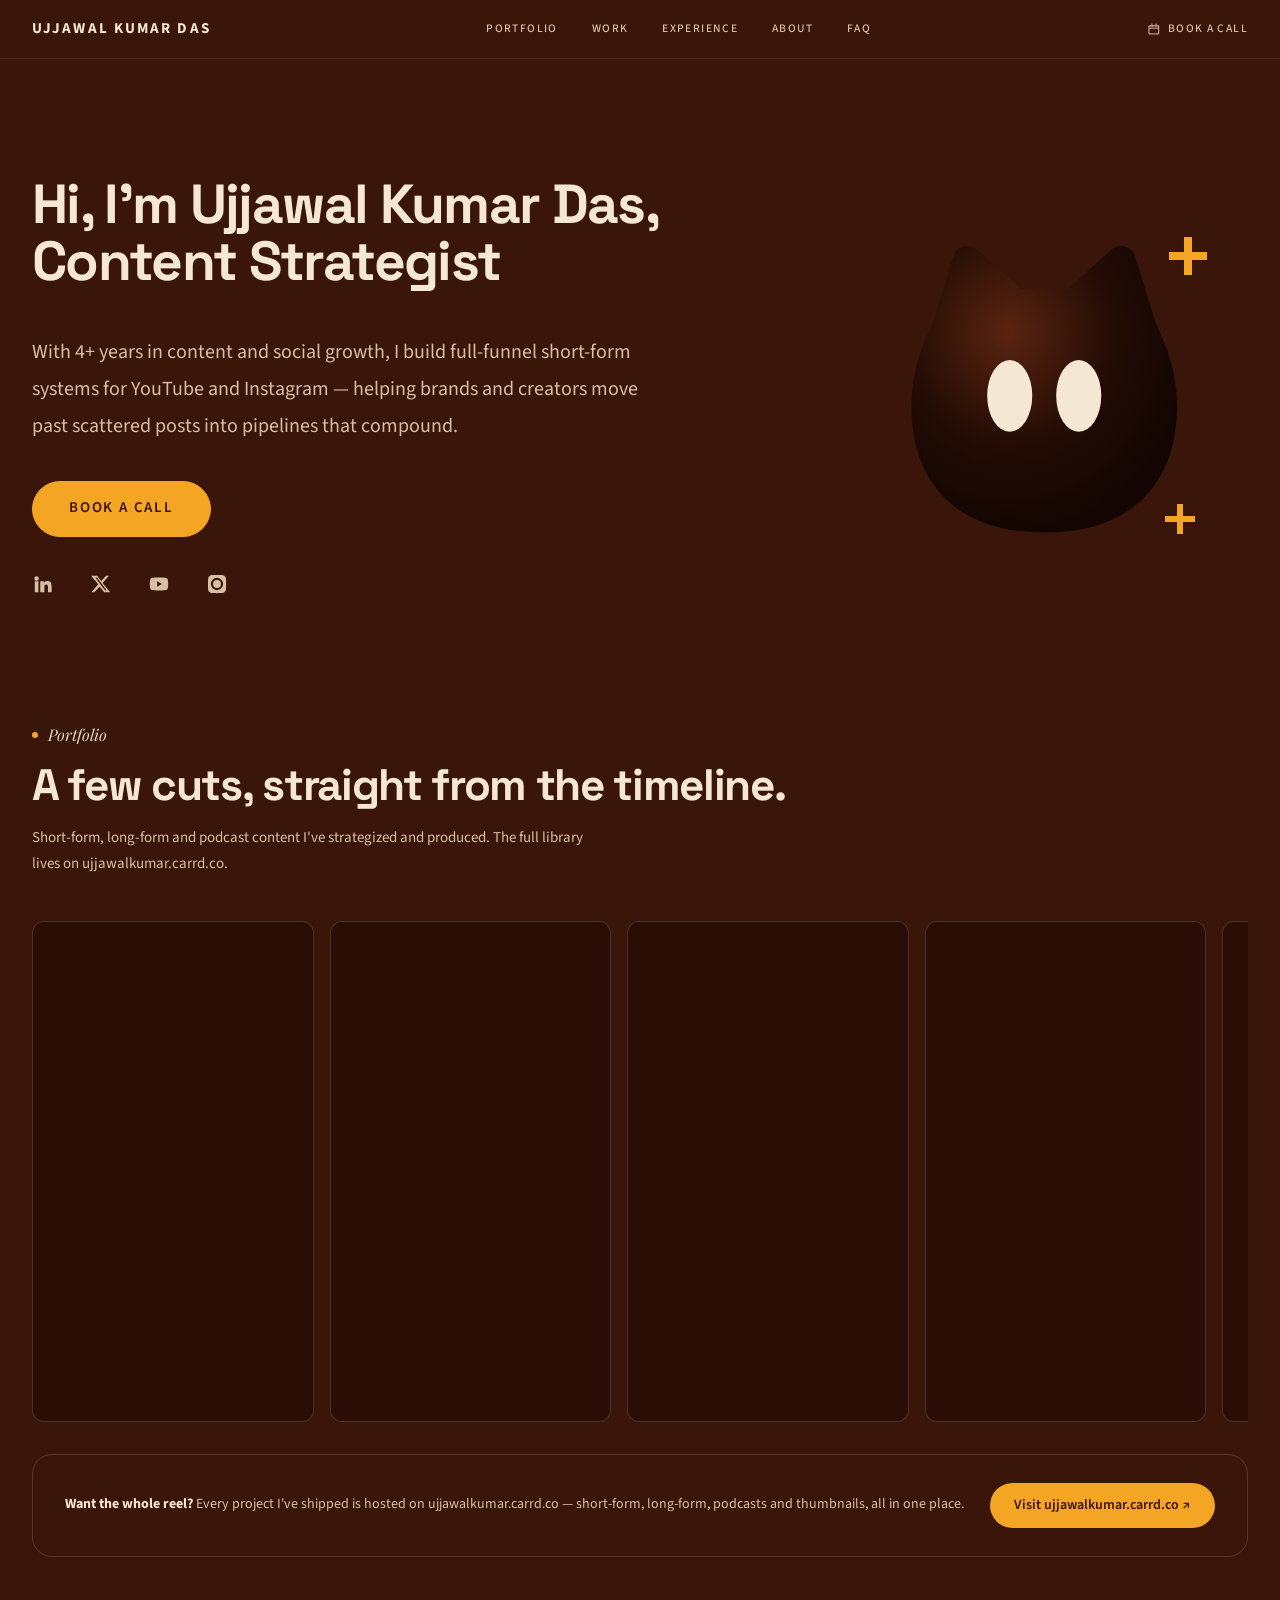
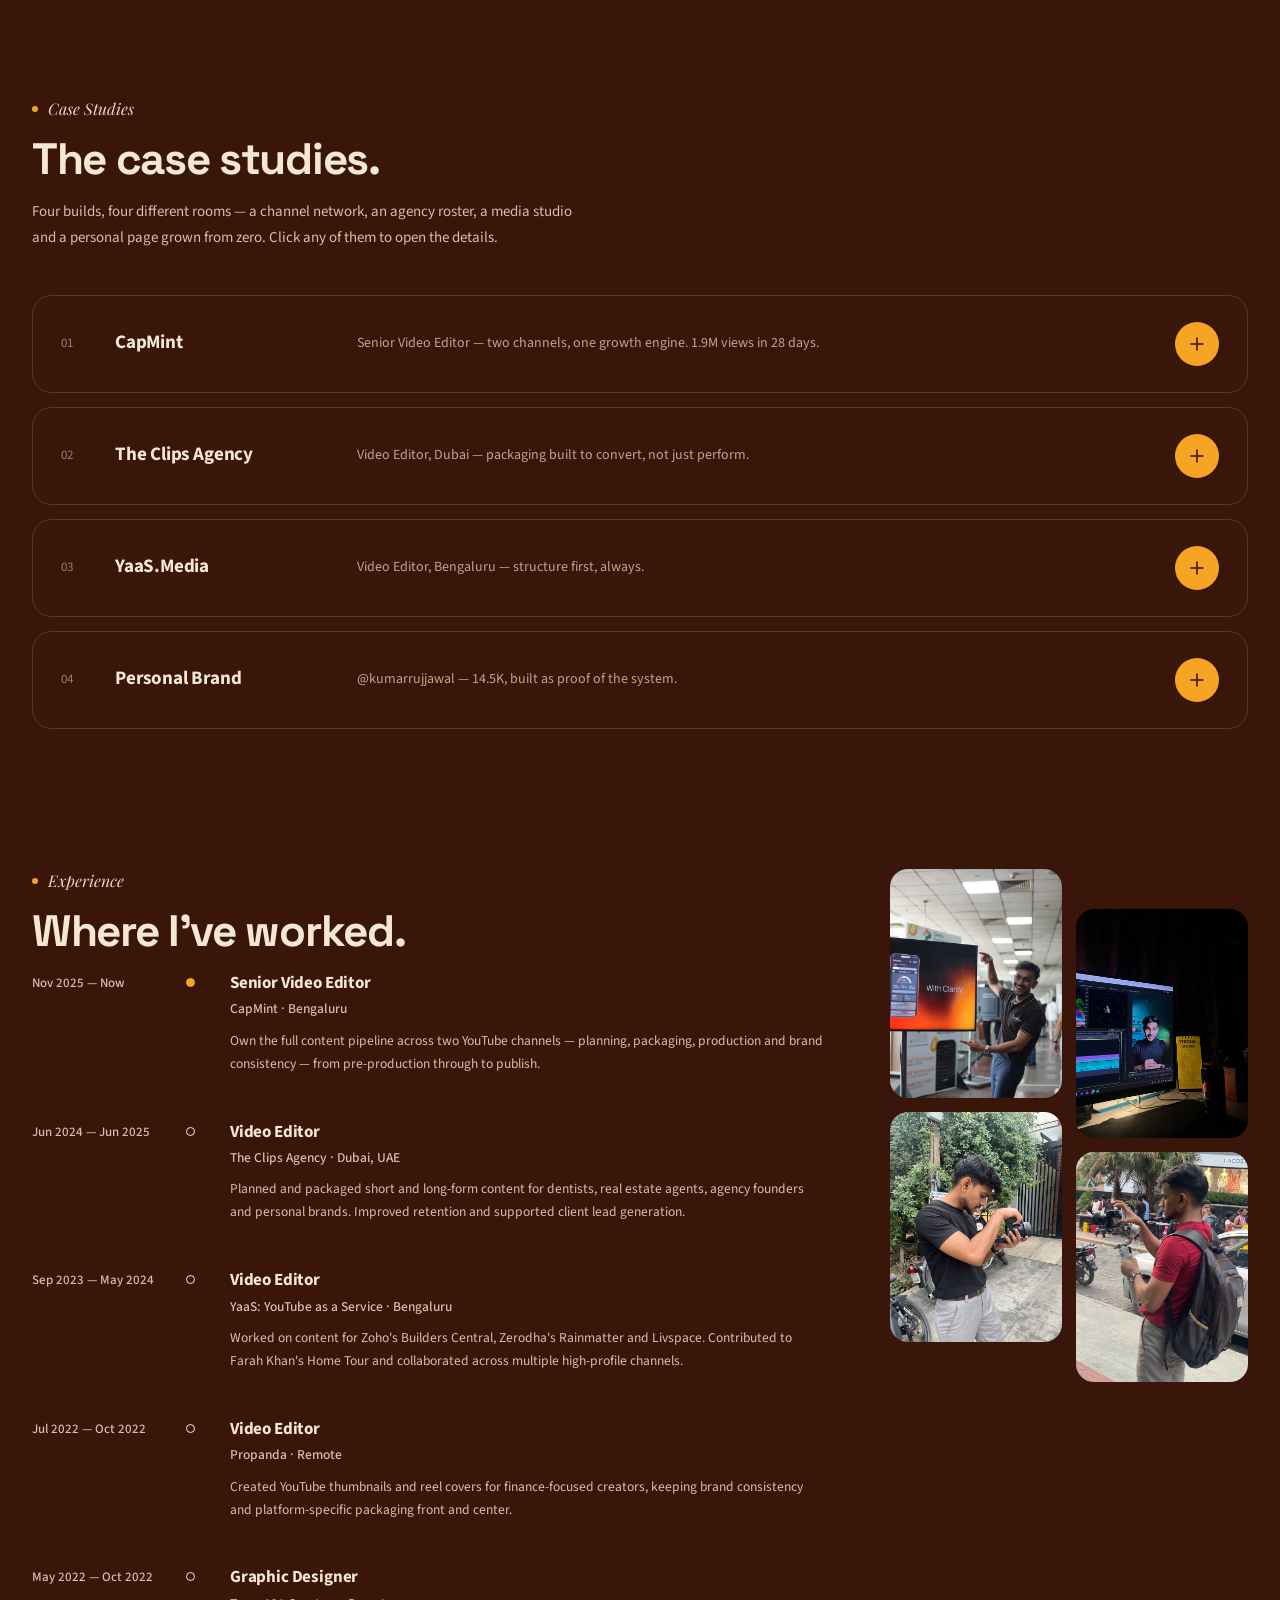
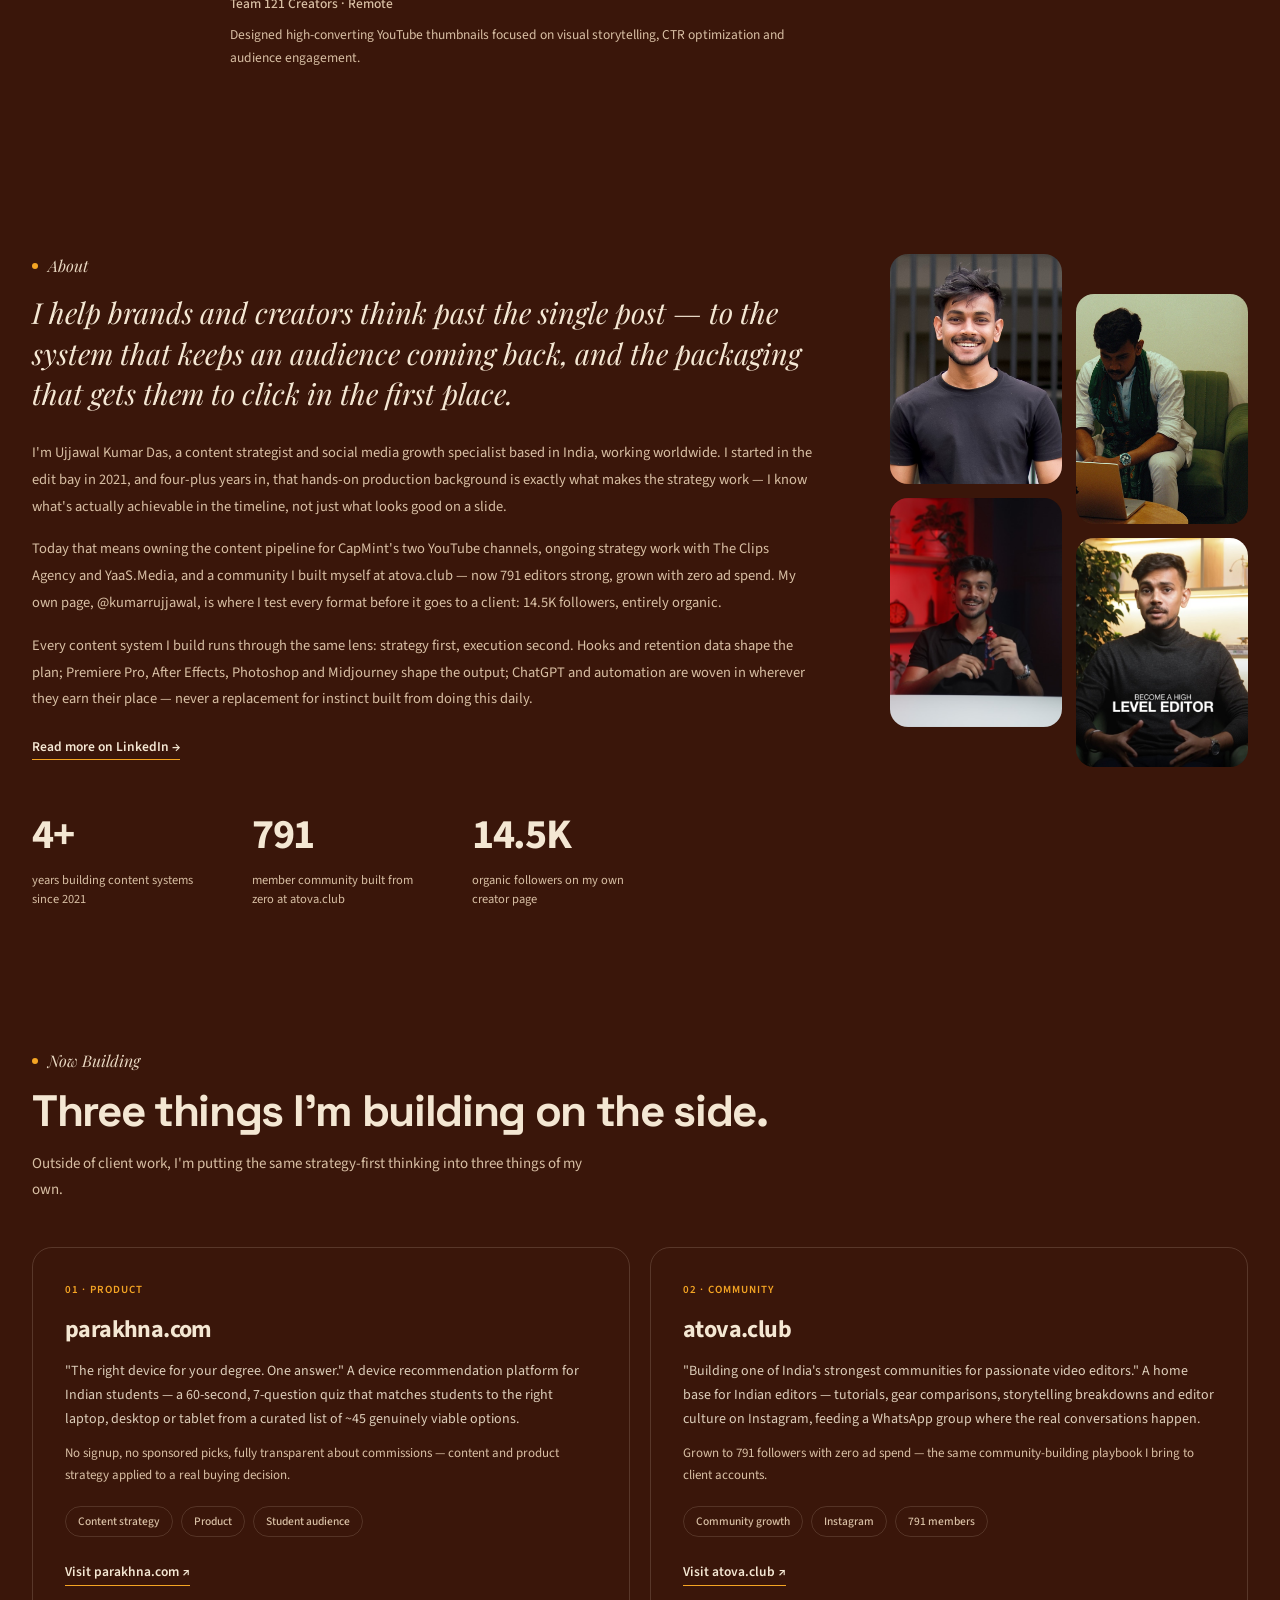
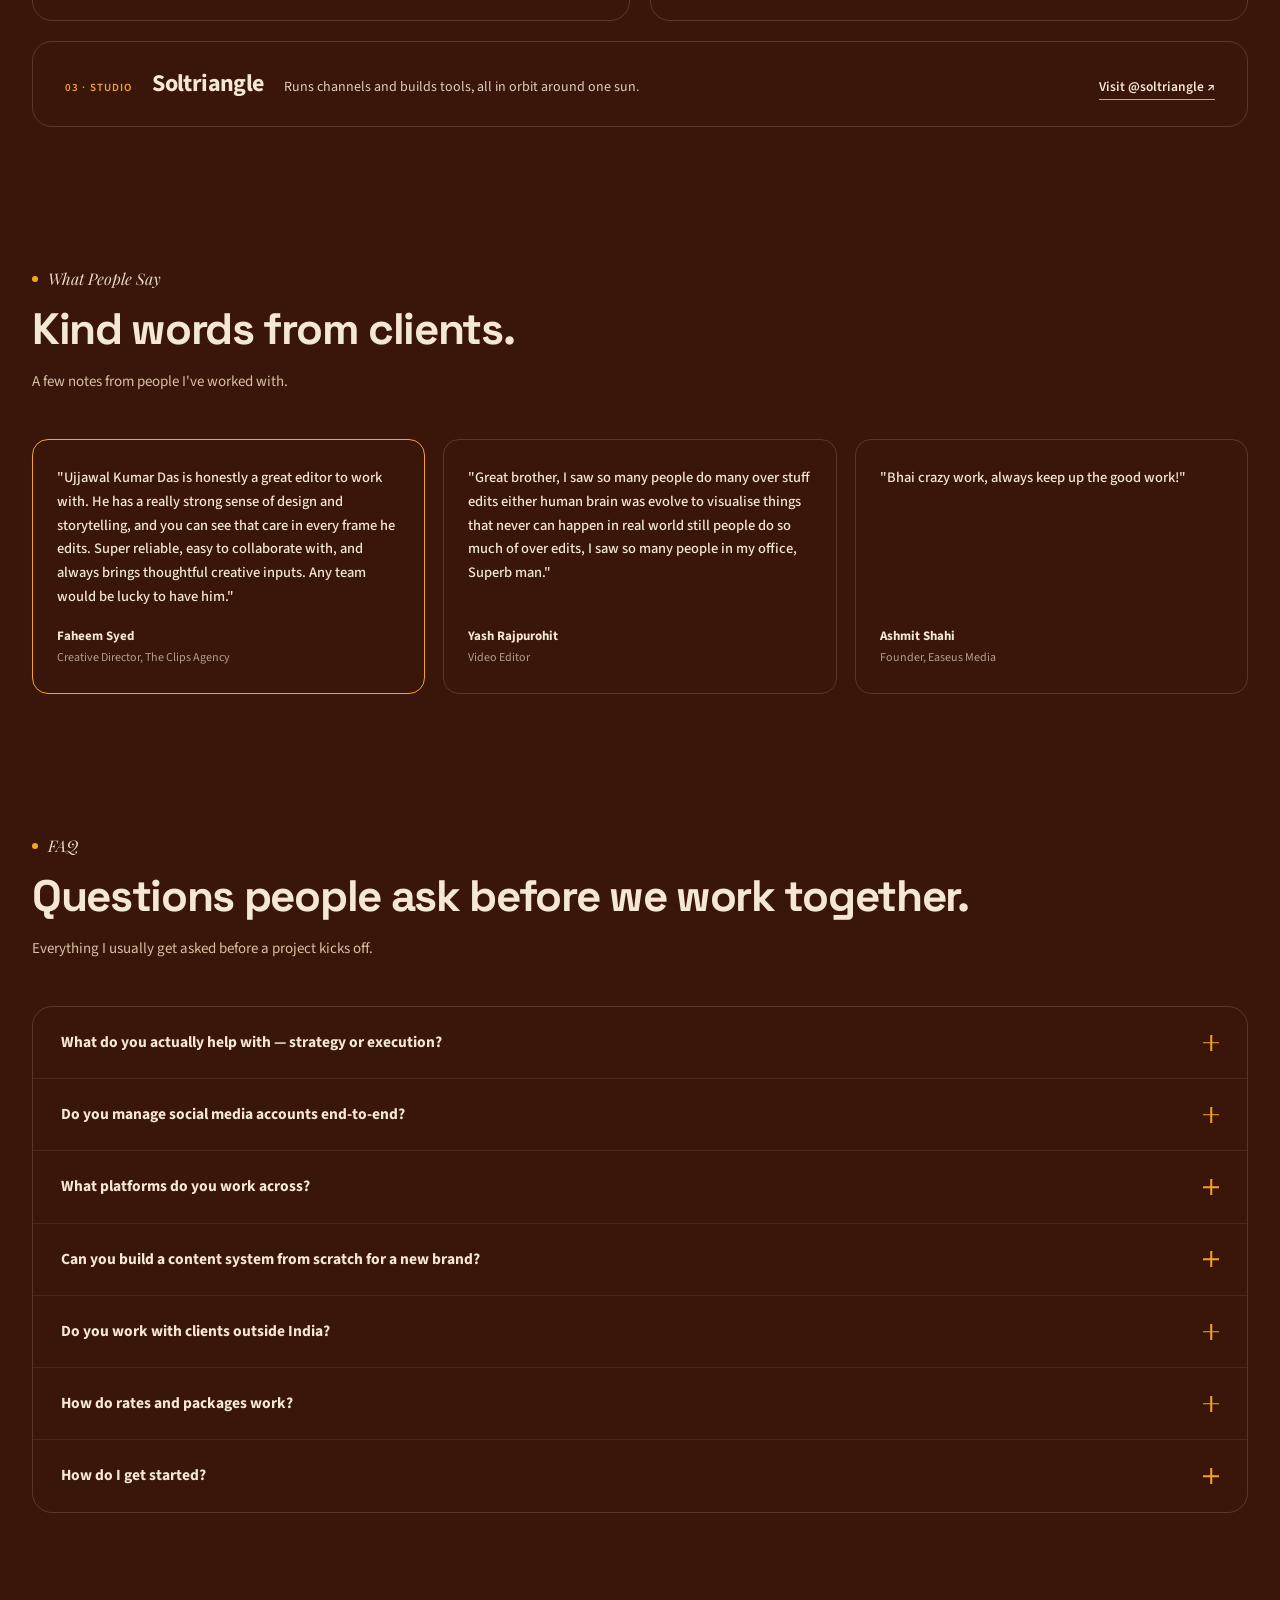
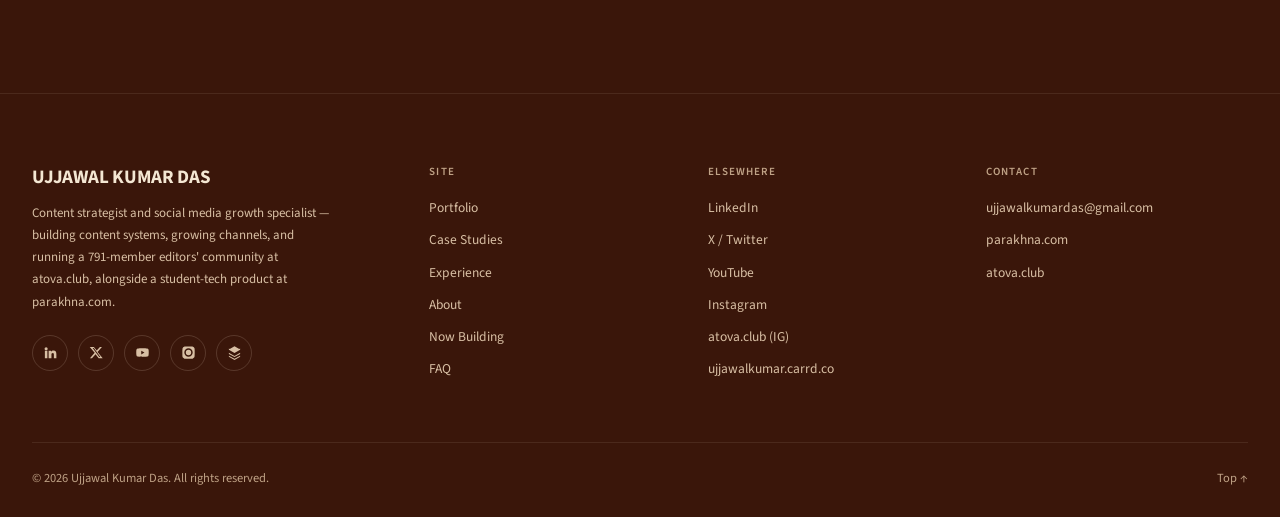
==== commit 8f24da6a: "Redesign the site in the umber palette, add case study and portfolio pages - One umber/cream/amber p" ====
--- a/index.html
+++ b/index.html
@@ -8,7 +8,7 @@
 <link rel="preconnect" href="https://fonts.googleapis.com">
 <link rel="preconnect" href="https://fonts.gstatic.com" crossorigin>
 <link href="https://fonts.googleapis.com/css2?family=Space+Grotesk:wght@500;600;700&family=Playfair+Display:ital,wght@0,400;0,500;0,600;1,400;1,500&family=Source+Sans+3:wght@400;600;700&display=swap" rel="stylesheet">
-<link rel="stylesheet" href="styles.css">
+<link rel="stylesheet" href="styles.css?v=20">
 <script>
   /* Set the theme before first paint so the page never flashes the wrong one */
   (function () {
@@ -24,13 +24,14 @@
 </head>
 <body>
 
+
 <!-- ============================ NAV ============================ -->
 <header class="site-nav">
   <div class="nav-inner">
     <a class="wordmark" href="#top">Ujjawal Kumar Das</a>
 
     <nav class="nav-list">
-      <a class="nav-item" href="#portfolio">Portfolio</a>
+      <a class="nav-item" href="portfolio.html">Portfolio</a>
       <a class="nav-item" href="#work">Work</a>
       <a class="nav-item" href="#experience">Experience</a>
       <a class="nav-item" href="#about">About</a>
@@ -38,18 +39,6 @@
     </nav>
 
     <div class="nav-actions">
-      <button class="theme-btn" id="themeBtn" type="button" aria-label="Switch theme" title="Switch theme">
-        <svg class="icon-sun" viewBox="0 0 24 24" aria-hidden="true">
-          <circle cx="12" cy="12" r="4.2" fill="currentColor"/>
-          <g stroke="currentColor" stroke-width="1.7" stroke-linecap="round">
-            <path d="M12 2.6v2.6M12 18.8v2.6M2.6 12h2.6M18.8 12h2.6M5.3 5.3l1.9 1.9M16.8 16.8l1.9 1.9M18.7 5.3l-1.9 1.9M7.2 16.8l-1.9 1.9"/>
-          </g>
-        </svg>
-        <svg class="icon-moon" viewBox="0 0 24 24" aria-hidden="true">
-          <path fill="currentColor" d="M20.2 14.7A8.4 8.4 0 0 1 9.3 3.8a8.5 8.5 0 1 0 10.9 10.9z"/>
-        </svg>
-        <span>Theme</span>
-      </button>
       <a class="nav-cta" href="https://calendly.com/cutveo/30min" target="_blank" rel="noopener">
         <svg viewBox="0 0 24 24" aria-hidden="true"><path fill="none" stroke="currentColor" stroke-width="1.7" stroke-linecap="round" d="M4 6.5h16v14H4zM4 10.5h16M8.5 3.5v4M15.5 3.5v4"/></svg>
         Book a call
@@ -61,19 +50,19 @@
 <!-- ============================ HERO ============================ -->
 <main id="top">
   <section class="hero">
-
-    <h1 class="hero-title animate-1">Hi, I'm Ujjawal Kumar Das, Content Strategist</h1>
-
-    <div class="hero-lower animate-2">
-      <div class="hero-lower-col">
-        <p class="hero-sub">
-          With 4+ years in content and social growth, I build full-funnel short-form systems for YouTube and
-          Instagram — helping brands and creators move past scattered posts into pipelines that compound.
-        </p>
-
-        <a class="book-btn" href="https://calendly.com/cutveo/30min" target="_blank" rel="noopener">Book a call</a>
-
-        <div class="socials">
+    <div class="hero-grid">
+      <div class="hero-panel hero-text">
+        <h1 class="hero-title animate-1">Hi, I'm Ujjawal Kumar Das,<br> Content Strategist</h1>
+
+        <div class="hero-lower animate-2">
+          <p class="hero-sub">
+            With 4+ years in content and social growth, I build full-funnel short-form systems for YouTube and
+            Instagram — helping brands and creators move past scattered posts into pipelines that compound.
+          </p>
+
+          <a class="book-btn" href="https://calendly.com/cutveo/30min" target="_blank" rel="noopener">Book a call</a>
+
+          <div class="socials">
       <a href="https://www.linkedin.com/in/kumarrujjawal/" target="_blank" rel="noopener" aria-label="LinkedIn" title="LinkedIn">
         <svg viewBox="0 0 24 24" aria-hidden="true"><path fill="currentColor" d="M4.98 3.5a2.5 2.5 0 1 1 .02 5 2.5 2.5 0 0 1-.02-5zM3 9h4v12H3zM9 9h3.8v1.7h.05c.53-1 1.83-2.05 3.77-2.05 4.03 0 4.78 2.65 4.78 6.1V21h-4v-5.4c0-1.29-.02-2.95-1.8-2.95-1.8 0-2.08 1.4-2.08 2.85V21H9z"/></svg>
       </a>
@@ -87,39 +76,31 @@
         <svg viewBox="0 0 24 24" aria-hidden="true"><path fill="currentColor" d="M12 2.2c3.2 0 3.6 0 4.9.07 1.2.06 1.8.25 2.2.42.6.22 1 .48 1.4.9.4.4.7.8.9 1.4.2.4.4 1 .4 2.2.1 1.3.1 1.7.1 4.9s0 3.6-.1 4.9c0 1.2-.2 1.8-.4 2.2-.2.6-.5 1-.9 1.4-.4.4-.8.7-1.4.9-.4.2-1 .4-2.2.4-1.3.1-1.7.1-4.9.1s-3.6 0-4.9-.1c-1.2 0-1.8-.2-2.2-.4-.6-.2-1-.5-1.4-.9-.4-.4-.7-.8-.9-1.4-.2-.4-.4-1-.4-2.2C2.2 15.6 2.2 15.2 2.2 12s0-3.6.1-4.9c0-1.2.2-1.8.4-2.2.2-.6.5-1 .9-1.4.4-.4.8-.7 1.4-.9.4-.2 1-.4 2.2-.4C8.4 2.2 8.8 2.2 12 2.2zm0 3.1A6.7 6.7 0 1 0 18.7 12 6.7 6.7 0 0 0 12 5.3zm0 11a4.3 4.3 0 1 1 4.3-4.3 4.3 4.3 0 0 1-4.3 4.3zm6.9-11.2a1.6 1.6 0 1 1-1.6-1.6 1.6 1.6 0 0 1 1.6 1.6z"/></svg>
       </a>
     </div>
-      </div>
-    </div>
-
-    <div class="hero-specs animate-3">
-      <div class="spec">
-        <p class="spec-label">Platforms</p>
-        <p class="spec-item">YouTube</p>
-        <p class="spec-item">Instagram</p>
-      </div>
-      <div class="spec">
-        <p class="spec-label">Editing</p>
-        <p class="spec-item">Long-form</p>
-        <p class="spec-item">Shorts &amp; Reels</p>
-        <p class="spec-item">Podcast</p>
-      </div>
-      <div class="spec">
-        <p class="spec-label">Management</p>
-        <p class="spec-item">Strategy</p>
-        <p class="spec-item">Packaging</p>
-        <p class="spec-item">Production</p>
-      </div>
-      <div class="spec">
-        <p class="spec-label">Tools</p>
-        <p class="spec-item">Premiere Pro</p>
-        <p class="spec-item">After Effects</p>
-        <p class="spec-item">Photoshop</p>
-      </div>
-      <div class="spec spec-end">
-        <p class="spec-label">Booking</p>
-        <p class="spec-item"><a href="https://calendly.com/cutveo/30min" target="_blank" rel="noopener">Short intro call</a></p>
-      </div>
-    </div>
-
+        </div>
+      </div>
+
+      <div class="hero-panel hero-mascot animate-3">
+        <!-- Pixel crosses beside the mascot -->
+        <svg class="spark s1" viewBox="0 0 5 5" aria-hidden="true" shape-rendering="crispEdges"><path d="M2 0h1v5H2zM0 2h5v1H0z" fill="currentColor"/></svg>
+        <svg class="spark s2" viewBox="0 0 5 5" aria-hidden="true" shape-rendering="crispEdges"><path d="M2 0h1v5H2zM0 2h5v1H0z" fill="currentColor"/></svg>
+
+        <svg class="mascot" viewBox="0 0 240 240" role="img" aria-label="Ujjawal's mascot, a small round creature whose eyes follow your cursor">
+          <defs>
+            <radialGradient id="mascotBody" cx="35%" cy="28%" r="80%">
+              <stop offset="0" stop-color="#5A2410"/>
+              <stop offset="0.55" stop-color="#220C05"/>
+              <stop offset="1" stop-color="#120502"/>
+            </radialGradient>
+          </defs>
+          <path fill="url(#mascotBody)" stroke="url(#mascotBody)" stroke-width="22" stroke-linejoin="round"
+                d="M46 78 L62 26 L100 60 Q120 55 140 60 L178 26 L194 78 Q218 124 204 170 Q186 220 120 220 Q54 220 36 170 Q22 124 46 78 Z"/>
+          <g class="eyes">
+            <ellipse class="eye" cx="94" cy="128" rx="17" ry="27"/>
+            <ellipse class="eye" cx="146" cy="128" rx="17" ry="27"/>
+          </g>
+        </svg>
+      </div>
+    </div>
   </section>
 
 
@@ -132,17 +113,22 @@
       The full library lives on ujjawalkumar.carrd.co.
     </p>
 
-    <div class="video-grid">
-      <div class="video-wrap"><iframe src="https://www.youtube-nocookie.com/embed/_Qd_7pSAE8I?mute=1&amp;rel=0&amp;loop=1&amp;controls=1&amp;playlist=_Qd_7pSAE8I" title="Reels editing with motion graphics" loading="lazy" allow="accelerometer; encrypted-media; picture-in-picture" allowfullscreen></iframe></div>
-      <div class="video-wrap"><iframe src="https://www.youtube-nocookie.com/embed/FJZZaDDWaKw?mute=1&amp;rel=0&amp;loop=1&amp;controls=1&amp;playlist=FJZZaDDWaKw" title="Reel editing with motion graphics" loading="lazy" allow="accelerometer; encrypted-media; picture-in-picture" allowfullscreen></iframe></div>
-      <div class="video-wrap"><iframe src="https://www.youtube-nocookie.com/embed/ueRGc-IMkSw?mute=1&amp;rel=0&amp;loop=1&amp;controls=1&amp;playlist=ueRGc-IMkSw" title="Short-form cut" loading="lazy" allow="accelerometer; encrypted-media; picture-in-picture" allowfullscreen></iframe></div>
-      <div class="video-wrap"><iframe src="https://www.youtube-nocookie.com/embed/6MKNqqhZaUQ?mute=1&amp;rel=0&amp;loop=1&amp;controls=1&amp;playlist=6MKNqqhZaUQ" title="Reels editing with motion graphics" loading="lazy" allow="accelerometer; encrypted-media; picture-in-picture" allowfullscreen></iframe></div>
-    </div>
-
-    <div class="longform-grid">
-      <div class="longform-wrap"><iframe src="https://www.youtube-nocookie.com/embed/27oaoQ2bDdw?mute=1&amp;rel=0&amp;loop=1&amp;controls=1&amp;playlist=27oaoQ2bDdw" title="Podcast trailer with motion graphics" loading="lazy" allow="accelerometer; encrypted-media; picture-in-picture" allowfullscreen></iframe></div>
-      <div class="longform-wrap"><iframe src="https://www.youtube-nocookie.com/embed/rqCvXZbwkKs?mute=1&amp;rel=0&amp;loop=1&amp;controls=1&amp;playlist=rqCvXZbwkKs" title="Podcast trailer with motion graphics" loading="lazy" allow="accelerometer; encrypted-media; picture-in-picture" allowfullscreen></iframe></div>
-      <div class="longform-wrap"><iframe src="https://www.youtube-nocookie.com/embed/_hUiaoa-kiE?mute=1&amp;rel=0&amp;loop=1&amp;controls=1&amp;playlist=_hUiaoa-kiE" title="Long-form interview edit" loading="lazy" allow="accelerometer; encrypted-media; picture-in-picture" allowfullscreen></iframe></div>
+    <div class="marquee" aria-label="Short-form edits">
+      <div class="marquee-track">
+        <div class="video-wrap"><video data-src="assets/portfolio/reel-01.mp4" muted loop playsinline preload="none" aria-label="Caption-punch talking head"></video></div>
+        <div class="video-wrap"><video data-src="assets/portfolio/reel-02.mp4" muted loop playsinline preload="none" aria-label="Subtitled b-roll"></video></div>
+        <div class="video-wrap"><video data-src="assets/portfolio/reel-03.mp4" muted loop playsinline preload="none" aria-label="Kinetic-type podcast cut"></video></div>
+        <div class="video-wrap"><video data-src="assets/portfolio/reel-04.mp4" muted loop playsinline preload="none" aria-label="Callout-led explainer"></video></div>
+        <div class="video-wrap"><video data-src="assets/portfolio/reel-05.mp4" muted loop playsinline preload="none" aria-label="Composited product frame"></video></div>
+        <div class="video-wrap"><video data-src="assets/portfolio/reel-06.mp4" muted loop playsinline preload="none" aria-label="Archive-ad opener"></video></div>
+        <div class="video-wrap"><video data-src="assets/portfolio/reel-07.mp4" muted loop playsinline preload="none" aria-label="Documentary profile card"></video></div>
+        <div class="video-wrap"><video data-src="assets/portfolio/reel-08.mp4" muted loop playsinline preload="none" aria-label="Graphic-led title sequence"></video></div>
+        <div class="video-wrap"><video data-src="assets/portfolio/clips-v1.mp4" muted loop playsinline preload="none" aria-label="Podcast to Reels editing"></video></div>
+        <div class="video-wrap"><video data-src="assets/portfolio/clips-v2.mp4" muted loop playsinline preload="none" aria-label="Podcast to Reels with motion graphics"></video></div>
+        <div class="video-wrap"><video data-src="assets/portfolio/clips-v3.mp4" muted loop playsinline preload="none" aria-label="Podcast to Reels with motion graphics"></video></div>
+        <div class="video-wrap"><video data-src="assets/portfolio/clips-v4.mp4" muted loop playsinline preload="none" aria-label="Reels editing with motion graphics"></video></div>
+        <div class="video-wrap"><video data-src="assets/portfolio/clips-v5.mp4" muted loop playsinline preload="none" aria-label="Reels editing with motion graphics"></video></div>
+      </div>
     </div>
 
     <div class="reel-cta">
@@ -194,6 +180,39 @@
                 <div><span class="m-num">2</span><span class="m-cap">channels, one content system behind both</span></div>
               </div>
             </div>
+            <div class="marquee marquee--panel" aria-label="CapMint edits">
+              <div class="marquee-track">
+          <div class="longform-wrap"><video data-src="assets/portfolio/yt-01.mp4" muted loop playsinline preload="none" aria-label="Coastline market map"></video></div>
+          <div class="longform-wrap"><video data-src="assets/portfolio/yt-02.mp4" muted loop playsinline preload="none" aria-label="Stamp-grid motif"></video></div>
+          <div class="longform-wrap"><video data-src="assets/portfolio/yt-03.mp4" muted loop playsinline preload="none" aria-label="Colour-field reset"></video></div>
+          <div class="longform-wrap"><video data-src="assets/portfolio/yt-04.mp4" muted loop playsinline preload="none" aria-label="Territory reveal"></video></div>
+          <div class="longform-wrap"><video data-src="assets/portfolio/yt-05.mp4" muted loop playsinline preload="none" aria-label="Product line-up card"></video></div>
+          <div class="longform-wrap"><video data-src="assets/portfolio/yt-06.mp4" muted loop playsinline preload="none" aria-label="Archive era title"></video></div>
+          <div class="longform-wrap"><video data-src="assets/portfolio/yt-07.mp4" muted loop playsinline preload="none" aria-label="Competitor wall"></video></div>
+          <div class="longform-wrap"><video data-src="assets/portfolio/yt-08.mp4" muted loop playsinline preload="none" aria-label="Market highlight"></video></div>
+          <div class="longform-wrap"><video data-src="assets/portfolio/yt-09.mp4" muted loop playsinline preload="none" aria-label="Archive ad pan"></video></div>
+          <div class="longform-wrap"><video data-src="assets/portfolio/yt-10.mp4" muted loop playsinline preload="none" aria-label="Product spotlight"></video></div>
+          <div class="longform-wrap"><video data-src="assets/portfolio/yt-11.mp4" muted loop playsinline preload="none" aria-label="Publication citation card"></video></div>
+          <div class="longform-wrap"><video data-src="assets/portfolio/yt-12.mp4" muted loop playsinline preload="none" aria-label="Kinetic line reveal"></video></div>
+          <div class="longform-wrap"><video data-src="assets/portfolio/yt-13.mp4" muted loop playsinline preload="none" aria-label="Icon-and-wordmark reveal"></video></div>
+          <div class="longform-wrap"><video data-src="assets/portfolio/yt-14.mp4" muted loop playsinline preload="none" aria-label="Cost-breakdown table"></video></div>
+          <div class="longform-wrap"><video data-src="assets/portfolio/yt-15.mp4" muted loop playsinline preload="none" aria-label="Framed photo carousel"></video></div>
+          <div class="longform-wrap"><video data-src="assets/portfolio/yt-16.mp4" muted loop playsinline preload="none" aria-label="Year-marker timeline"></video></div>
+          <div class="longform-wrap"><video data-src="assets/portfolio/yt-17.mp4" muted loop playsinline preload="none" aria-label="Portrait with data badge"></video></div>
+          <div class="longform-wrap"><video data-src="assets/portfolio/yt-18.mp4" muted loop playsinline preload="none" aria-label="Abstract concept graphic"></video></div>
+          <div class="longform-wrap"><video data-src="assets/portfolio/yt-19.mp4" muted loop playsinline preload="none" aria-label="Brand card reveal"></video></div>
+          <div class="longform-wrap"><video data-src="assets/portfolio/yt-20.mp4" muted loop playsinline preload="none" aria-label="Overhead desk checklist"></video></div>
+          <div class="longform-wrap"><video data-src="assets/portfolio/yt-21.mp4" muted loop playsinline preload="none" aria-label="Callout-ready product shot"></video></div>
+          <div class="longform-wrap"><video data-src="assets/portfolio/yt-22.mp4" muted loop playsinline preload="none" aria-label="Layered photo collage"></video></div>
+          <div class="longform-wrap"><video data-src="assets/portfolio/yt-23.mp4" muted loop playsinline preload="none" aria-label="Interview subject at podium"></video></div>
+          <div class="longform-wrap"><video data-src="assets/portfolio/yt-24.mp4" muted loop playsinline preload="none" aria-label="Gradient colour card"></video></div>
+          <div class="longform-wrap"><video data-src="assets/portfolio/yt-25.mp4" muted loop playsinline preload="none" aria-label="Rotated year card"></video></div>
+          <div class="longform-wrap"><video data-src="assets/portfolio/yt-26.mp4" muted loop playsinline preload="none" aria-label="Vintage logo card"></video></div>
+              </div>
+            </div>
+            <div class="panel-foot">
+              <a class="btn-red" href="work/capmint.html">View full case study →</a>
+            </div>
           </div>
         </div>
       </article>
@@ -227,6 +246,19 @@
                 <div><span class="m-num">Vertical</span><span class="m-cap">the format the entire roster was built on</span></div>
               </div>
             </div>
+            <div class="marquee marquee--panel" aria-label="The Clips Agency edits">
+              <div class="marquee-track">
+                <div class="longform-wrap"><video data-src="assets/portfolio/clips-h1.mp4" muted loop playsinline preload="none" aria-label="Podcast trailer opener"></video></div>
+                <div class="longform-wrap"><video data-src="assets/portfolio/clips-h2.mp4" muted loop playsinline preload="none" aria-label="Podcast trailer"></video></div>
+                <div class="longform-wrap"><video data-src="assets/portfolio/clips-h3.mp4" muted loop playsinline preload="none" aria-label="Podcast trailer"></video></div>
+                <div class="longform-wrap"><video data-src="assets/portfolio/clips-h4.mp4" muted loop playsinline preload="none" aria-label="Podcast trailer"></video></div>
+                <div class="longform-wrap"><video data-src="assets/portfolio/clips-h5.mp4" muted loop playsinline preload="none" aria-label="Podcast trailer"></video></div>
+                <div class="longform-wrap"><video data-src="assets/portfolio/clips-h6.mp4" muted loop playsinline preload="none" aria-label="Podcast trailer"></video></div>
+              </div>
+            </div>
+            <div class="panel-foot">
+              <a class="btn-red" href="work/clips-agency.html">View full case study →</a>
+            </div>
           </div>
         </div>
       </article>
@@ -260,6 +292,20 @@
                 <div><span class="m-num">0</span><span class="m-cap">templates reused between brands</span></div>
               </div>
             </div>
+            <div class="marquee marquee--panel" aria-label="YaaS.Media edits">
+              <div class="marquee-track">
+                <div class="longform-wrap"><video data-src="assets/portfolio/yaas-h1.mp4" muted loop playsinline preload="none" aria-label="Farah Khan home tour"></video></div>
+                <div class="longform-wrap"><video data-src="assets/portfolio/yaas-h2.mp4" muted loop playsinline preload="none" aria-label="Fighting Cancer — The Other Side with Dilip"></video></div>
+                <div class="longform-wrap"><video data-src="assets/portfolio/yaas-h3.mp4" muted loop playsinline preload="none" aria-label="Zerodha Rainmatter"></video></div>
+                <div class="longform-wrap"><video data-src="assets/portfolio/yaas-h4.mp4" muted loop playsinline preload="none" aria-label="Rohan interview"></video></div>
+                <div class="longform-wrap"><video data-src="assets/portfolio/yaas-h5.mp4" muted loop playsinline preload="none" aria-label="AI explainer"></video></div>
+                <div class="longform-wrap"><video data-src="assets/portfolio/yaas-h6.mp4" muted loop playsinline preload="none" aria-label="AI explainer"></video></div>
+                <div class="longform-wrap"><video data-src="assets/portfolio/yaas-h7.mp4" muted loop playsinline preload="none" aria-label="Brand film sequence"></video></div>
+              </div>
+            </div>
+            <div class="panel-foot">
+              <a class="btn-red" href="work/yaas-media.html">View full case study →</a>
+            </div>
           </div>
         </div>
       </article>
@@ -293,6 +339,9 @@
                 <div><span class="m-num">791</span><span class="m-cap">editors in atova.club, grown the same way</span></div>
               </div>
             </div>
+            <div class="panel-foot">
+              <a class="btn-red" href="https://www.instagram.com/kumarrujjawal/" target="_blank" rel="noopener">View full case study ↗</a>
+            </div>
           </div>
         </div>
       </article>
@@ -301,7 +350,8 @@
   </section>
 
   <!-- ============================ EXPERIENCE ============================ -->
-  <section class="sec" id="experience">
+  <section class="sec sec--photos" id="experience">
+    <div class="sec-main">
     <p class="sec-eyebrow"><span class="dot"></span>Experience</p>
     <h2 class="sec-heading">Where I've worked.</h2>
 
@@ -356,10 +406,19 @@
         </div>
       </div>
     </div>
+      </div>
+
+    <aside class="photo-stack">
+        <img src="assets/hero/photo-2.jpg" alt="At the CapMint booth, pointing to a launch on screen" loading="lazy">
+        <img src="assets/hero/photo-7.jpg" alt="An edit open on the timeline" loading="lazy">
+        <img src="assets/hero/photo-8.jpg" alt="Framing a shot on camera" loading="lazy">
+        <img src="assets/hero/photo-3.jpg" alt="Shooting on a gimbal in Bengaluru" loading="lazy">
+    </aside>
   </section>
 
   <!-- ============================ ABOUT ============================ -->
-  <section class="sec" id="about">
+  <section class="sec sec--photos" id="about">
+    <div class="sec-main">
     <p class="sec-eyebrow"><span class="dot"></span>About</p>
 
     <div class="about-wrap">
@@ -396,14 +455,22 @@
         <div class="about-stat"><strong>14.5K</strong><span>organic followers on my own creator page</span></div>
       </div>
     </div>
+      </div>
+
+    <aside class="photo-stack">
+        <img src="assets/hero/photo-6.jpg" alt="Portrait of Ujjawal" loading="lazy">
+        <img src="assets/hero/photo-4.jpg" alt="Ujjawal working on his laptop" loading="lazy">
+        <img src="assets/hero/photo-5.jpg" alt="Ujjawal in a red-lit studio" loading="lazy">
+        <img src="assets/hero/photo-1.jpg" alt="Ujjawal on camera: become a high level editor" loading="lazy">
+    </aside>
   </section>
 
   <!-- ============================ NOW BUILDING ============================ -->
   <section class="sec" id="building">
     <p class="sec-eyebrow"><span class="dot"></span>Now Building</p>
-    <h2 class="sec-heading">Two things I'm building on the side.</h2>
+    <h2 class="sec-heading">Three things I'm building on the side.</h2>
     <p class="sec-intro">
-      Outside of client work, I'm putting the same strategy-first thinking into two products of my own.
+      Outside of client work, I'm putting the same strategy-first thinking into three things of my own.
     </p>
 
     <div class="build-grid">
@@ -437,6 +504,13 @@
         </p>
         <div class="build-pills"><span>Community growth</span><span>Instagram</span><span>791 members</span></div>
         <a class="build-link" href="https://www.instagram.com/atova.club/" target="_blank" rel="noopener">Visit atova.club ↗</a>
+      </article>
+
+      <article class="build-card build-card--slim">
+        <p class="build-tag">03 · Studio</p>
+        <h3 class="build-name">Soltriangle</h3>
+        <p class="build-desc">Runs channels and builds tools, all in orbit around one sun.</p>
+        <a class="build-link" href="https://www.instagram.com/soltriangle/" target="_blank" rel="noopener">Visit @soltriangle ↗</a>
       </article>
     </div>
   </section>
@@ -585,7 +659,7 @@
 
       <nav class="footer-col">
         <p class="footer-col-title">Site</p>
-        <a href="#portfolio">Portfolio</a>
+        <a href="portfolio.html">Portfolio</a>
         <a href="#work">Case Studies</a>
         <a href="#experience">Experience</a>
         <a href="#about">About</a>
@@ -618,6 +692,6 @@
   </div>
 </footer>
 
-<script src="script.js"></script>
+<script src="script.js?v=20"></script>
 </body>
 </html>
--- a/styles.css
+++ b/styles.css
@@ -10,8 +10,9 @@
 
 :root{
   /* Accent and layout tokens are theme-independent */
-  --red:#E11D2E;
-  --red-bright:#FF3143;
+  /* "red" is the accent slot; it is amber now */
+  --red:#F5A524;
+  --red-bright:#FFB840;
   /* display face — hero headline and every section heading */
   --font-display:"Space Grotesk","Source Sans 3",ui-sans-serif,system-ui,sans-serif;
   --container:1240px;
@@ -28,79 +29,47 @@
    the only place a colour gets decided. The page background is a flat fill in
    both — no ambient washes, no radial gradients. */
 :root,
-[data-theme="dark"]{
-  --bg:#0A0A0A;
-  --fg:#FFFFFF;
-  --nav-bg:#0A0A0A;
-  --muted:#9a9a9a;
-  --dim:#6e6e6e;
-  --nav-item:#b0b0b0;
-  --eyebrow:#d6d6d6;
-  --faint:rgba(255,255,255,.35);
-  --faint-2:rgba(255,255,255,.5);
-  --body-strong:rgba(255,255,255,.85);
-
-
-  --surface:#121212;
-  --surface-solid:#141414;
-  --panel-open:#F4F2EF;
-  --panel-open-border:rgba(255,255,255,.45);
-
-  --border:rgba(255,255,255,.14);
-  --border-strong:rgba(255,255,255,.34);
-  --line:rgba(255,255,255,.12);
-  --line-soft:rgba(255,255,255,.08);
-  --hover-tint:rgba(255,255,255,.025);
-  --pill-bg:rgba(255,255,255,.05);
-
-
-  --footer-bg:#0d0d0d;
-  --footer-fg:#9a9a97;
-  --footer-name:#ffffff;
-  --footer-title:#6f6f6c;
-  --footer-link:#b5b5b1;
-  --footer-link-hover:#ffffff;
-  --social-bg:rgba(255,255,255,.06);
-  --social-fg:#cccccc;
-  --testi-cream:#F4F2EF;
-}
-
+[data-theme="dark"],
 [data-theme="light"]{
-  --bg:#FFFFFF;
-  --fg:#0A0A0A;
-  --nav-bg:#FFFFFF;
-  --muted:#666663;
-  --dim:#7a7a76;
-  --nav-item:#4a4a47;
-  --eyebrow:#3d3d3a;
-  --faint:rgba(0,0,0,.40);
-  --faint-2:rgba(0,0,0,.55);
-  --body-strong:rgba(0,0,0,.80);
-
-
-  --surface:#FFFFFF;
-  --surface-solid:#F2F1EE;
-  --panel-open:#FFFFFF;
-  --panel-open-border:rgba(0,0,0,.12);
-
-  --border:rgba(0,0,0,.14);
-  --border-strong:rgba(0,0,0,.34);
-  --line:rgba(0,0,0,.14);
-  --line-soft:rgba(0,0,0,.10);
-  --hover-tint:rgba(0,0,0,.035);
-  --pill-bg:rgba(0,0,0,.04);
-
-
-  --footer-bg:#EAE8E3;
-  --footer-fg:#5b5b58;
-  --footer-name:#0A0A0A;
-  --footer-title:#82827d;
-  --footer-link:#44443f;
-  --footer-link-hover:#0A0A0A;
-  --social-bg:rgba(0,0,0,.05);
-  --social-fg:#4a4a47;
-  /* a warm tint rather than near-white, so the card still reads as a card */
-  --testi-cream:#F1EFEA;
+  /* One palette: the mascot's umber ground, cream type, amber accents.
+     No card fills anywhere; structure comes from hairlines only. */
+  --umber:#3A160A;
+  --cream:#F4E7D3;
+  --cream-2:#D8BFA4;
+  --amber:#F5A524;
+
+  --bg:var(--umber);
+  --fg:var(--cream);
+  --nav-bg:var(--umber);
+  --muted:var(--cream-2);
+  --dim:#BFA286;
+  --nav-item:var(--cream-2);
+  --eyebrow:#E9D8C2;
+  --faint:rgba(244,231,211,.5);
+  --faint-2:rgba(244,231,211,.68);
+  --body-strong:rgba(244,231,211,.88);
+
+  --surface:transparent;
+  --surface-solid:#2A0E05;
+  --panel-open:transparent;
+  --panel-open-border:rgba(244,231,211,.36);
+
+  --border:rgba(244,231,211,.16);
+  --border-strong:rgba(244,231,211,.36);
+  --line:rgba(244,231,211,.14);
+  --line-soft:rgba(244,231,211,.09);
+  --hover-tint:rgba(244,231,211,.03);
+  --pill-bg:transparent;
+
+  --footer-bg:var(--umber);
+  --footer-fg:var(--cream-2);
+  --footer-name:var(--cream);
+  --footer-title:#BFA286;
+  --footer-link:var(--cream-2);
+  --footer-link-hover:var(--amber);
+  --social-bg:transparent;
+  --social-fg:var(--cream-2);
+  --testi-cream:transparent;
 }
 
 *,*::before,*::after{box-sizing:border-box;}
@@ -177,78 +146,75 @@
 
 /* ============================ HERO ============================ */
 main{position:relative;z-index:10;}
-.hero{
+.hero{padding:120px 0 72px;}
+.hero-grid{
   max-width:calc(var(--container) + var(--gutter) * 2);
   margin:0 auto;
-  padding:150px var(--gutter) 96px;
-}
-
-/* Display headline: set as large as the column allows and left to wrap on its
-   own, so the type block reads as one mass rather than fixed lines. */
+  padding:0 var(--gutter);
+  display:grid;grid-template-columns:minmax(0, 1.9fr) minmax(0, 1fr);
+  gap:32px;align-items:stretch;
+}
+.hero-panel{position:relative;}
+.hero-text{padding:clamp(32px, 4.4vw, 64px) 0;}
+
+/* Display headline */
 .hero-title{
   margin:0;
   /* Space Grotesk — the proportional cut of Space Mono. Same quirks in the
      letterforms, but drawn for display sizes, so it holds up large. */
   font-family:var(--font-display);
-  font-size:clamp(34px, 7vw, 104px);
+  font-size:clamp(34px, 4.3vw, 62px);
   font-weight:700;
   line-height:1.03;letter-spacing:-.03em;
-  color:var(--fg);
+  color:var(--cream);
 }
 
 /* Sub copy and socials sit under the headline, on its left edge */
-.hero-lower{margin-top:40px;}
-.hero-lower-col{max-width:640px;}
+.hero-lower{margin-top:44px;}
 .hero-sub{
-  margin:0;
-  font-size:16px;line-height:1.72;
-  color:var(--muted);
+  margin:0;max-width:640px;
+  font-size:20px;line-height:1.85;
+  color:var(--cream-2);
 }
 
 .book-btn{
   display:inline-flex;align-items:center;justify-content:center;
-  height:42px;padding:0 26px;
-  margin-top:28px;
+  height:56px;padding:0 36px;
+  margin-top:36px;
   border-radius:40px;
-  background:var(--fg);
-  border:1px solid var(--fg);
-  font-size:11.5px;font-weight:600;
+  background:var(--amber);
+  border:1px solid var(--amber);
+  font-size:15px;font-weight:600;
   letter-spacing:.12em;text-transform:uppercase;
-  color:var(--bg);
+  color:var(--umber);
   transition:background .2s ease, color .2s ease;
 }
-.book-btn:hover{background:transparent;color:var(--fg);}
+.book-btn:hover{background:transparent;color:var(--amber);}
 
 /* socials — icon only */
 .socials{
-  display:flex;align-items:center;gap:24px;flex-wrap:wrap;
-  margin-top:28px;
+  display:flex;align-items:center;gap:36px;flex-wrap:wrap;
+  margin-top:36px;
 }
 .socials a{
   display:inline-flex;align-items:center;justify-content:center;
-  color:var(--dim);
+  color:var(--cream-2);
   transition:color .2s ease;
 }
-.socials a svg{width:19px;height:19px;}
-.socials a:hover{color:var(--red);}
-
-/* Hairline rule + spec columns close the hero */
-.hero-specs{
-  display:grid;grid-template-columns:repeat(5,1fr);
-  gap:26px 24px;
-  margin-top:88px;padding-top:28px;
-  border-top:1px solid var(--line);
-}
-.spec-label{
-  margin:0 0 16px;
-  font-size:11px;font-weight:600;
-  letter-spacing:.12em;text-transform:uppercase;
-  color:var(--dim);
-}
-.spec-item{margin:0 0 5px;font-size:14.5px;line-height:1.5;color:var(--fg);}
-.spec-item a{border-bottom:1px solid transparent;transition:border-color .2s ease;}
-.spec-item a:hover{border-bottom-color:var(--fg);}
-.spec-end{text-align:right;}
+.socials a svg{width:22px;height:22px;}
+.socials a:hover{color:var(--amber);}
+
+/* Mascot: eyes follow the cursor (script.js) */
+.hero-mascot{display:flex;align-items:center;justify-content:center;min-height:420px;}
+.mascot{width:min(360px, 78%);overflow:visible;animation:bob 4s ease-in-out infinite;}
+.mascot .eye{fill:var(--cream);transform-box:fill-box;transform-origin:center;transition:transform .12s ease;}
+.mascot .eyes{transition:transform .08s linear;}
+.mascot.blink .eye{transform:scaleY(.08);}
+@keyframes bob{50%{transform:translateY(-8px);}}
+.spark{position:absolute;color:var(--amber);}
+.s1{width:38px;right:10%;top:22%;animation:twinkle 3s steps(2) infinite;}
+.s2{width:30px;right:13%;bottom:22%;animation:twinkle 2.6s steps(2) infinite .8s;}
+@keyframes twinkle{50%{opacity:.3;}}
 
 /* ============================ SECTIONS ============================ */
 /* Shared wrapper for every section below the hero */
@@ -325,7 +291,7 @@
   justify-self:end;
   width:44px;height:44px;border-radius:50%;
   display:grid;place-items:center;
-  background:var(--red);color:#fff;
+  background:var(--red);color:var(--umber);
   transition:background .25s ease, transform .35s ease, 
 }
 .case-toggle svg{width:20px;height:20px;}
@@ -344,15 +310,15 @@
   border-color:var(--panel-open-border);
 }
 .case-item.is-open .case-panel{grid-template-rows:1fr;}
-.case-item.is-open .case-no{color:rgba(0,0,0,.45);}
-.case-item.is-open .case-name{color:#0A0A0A;}
-.case-item.is-open .case-blurb{color:rgba(0,0,0,.62);}
-.case-item.is-open .case-row:hover{background:rgba(0,0,0,.02);}
+.case-item.is-open .case-no{color:var(--faint);}
+.case-item.is-open .case-name{color:var(--fg);}
+.case-item.is-open .case-blurb{color:var(--faint-2);}
+.case-item.is-open .case-row:hover{background:var(--hover-tint);}
 .case-item.is-open .case-toggle{
-  background:#0A0A0A;color:#fff;
+  background:var(--red);color:var(--umber);
   transform:rotate(45deg);
 }
-.case-item.is-open .case-row:hover .case-toggle{background:#000;}
+.case-item.is-open .case-row:hover .case-toggle{background:var(--red-bright);}
 
 .panel-inner > *{padding-left:28px;padding-right:28px;}
 .panel-label{
@@ -360,16 +326,16 @@
   margin:0 0 18px;
   font-size:12px;font-weight:600;
   letter-spacing:.08em;text-transform:uppercase;
-  color:rgba(0,0,0,.7);
-}
-.case-item.is-open .panel-label .dot{background:#0A0A0A;}
+  color:var(--muted);
+}
+.case-item.is-open .panel-label .dot{background:var(--red);}
 .panel-title{
   margin:0;padding-top:30px;padding-bottom:30px;
-  border-top:1px solid rgba(0,0,0,.12);
-  border-bottom:1px solid rgba(0,0,0,.12);
+  border-top:1px solid var(--line);
+  border-bottom:1px solid var(--line);
   font-size:38px;font-weight:700;
   line-height:1.14;letter-spacing:-.025em;
-  color:#0A0A0A;
+  color:var(--fg);
 }
 .panel-body{
   display:grid;grid-template-columns:1fr 1fr;
@@ -379,7 +345,7 @@
 .panel-copy{
   margin:0;
   font-size:15px;line-height:1.72;
-  color:rgba(0,0,0,.72);
+  color:var(--muted);
 }
 .panel-metrics{
   display:grid;grid-template-columns:1fr 1fr;
@@ -393,7 +359,7 @@
 .m-cap{
   display:block;margin-top:4px;
   font-size:13px;line-height:1.42;
-  color:rgba(0,0,0,.58);
+  color:var(--faint-2);
 }
 
 /* ============================ ENTRANCE ============================ */
@@ -412,15 +378,20 @@
   .animate-1,.animate-2,.animate-3,.animate-4,.animate-5{
     animation:none;opacity:1;
   }
+  .mascot,.spark{animation:none;}
+  .photo-stack img{animation:none;}
+  /* No motion: the strip becomes a normal sideways scroller */
+  .marquee{overflow-x:auto;}
+  .marquee-track{animation:none;}
 }
 
 /* ============================ RESPONSIVE ============================ */
 @media (max-width:900px){
   :root{--gutter:20px;}
   .nav-list{display:none;}
-  .hero{padding-top:150px;}
-  .hero-specs{grid-template-columns:repeat(3,1fr);margin-top:64px;}
-  .spec-end{text-align:left;}
+  .hero{padding-top:96px;}
+  .hero-grid{grid-template-columns:1fr;}
+  .hero-mascot{min-height:320px;}
   .hero-lower{margin-top:32px;}
 
   /* blurb drops away first — name and toggle stay on the row */
@@ -430,11 +401,10 @@
 }
 @media (max-width:640px){
   :root{--gutter:16px;}
-  .hero{padding-top:128px;padding-bottom:64px;}
-  .hero-sub{font-size:14px;}
-  .hero-specs{grid-template-columns:repeat(2,1fr);margin-top:52px;}
+  .hero{padding-top:84px;padding-bottom:48px;}
+  .hero-sub{font-size:16px;}
+  .mascot{width:220px;}
   .nav-actions{gap:18px;}
-  .theme-btn span{display:none;}
   .wordmark{font-size:13px;letter-spacing:.1em;}
   .status-line{font-size:14px;}
 
@@ -463,6 +433,79 @@
 .longform-wrap{aspect-ratio:16/9;}
 .video-wrap:hover,.longform-wrap:hover{border-color:var(--fg);}
 .video-wrap iframe,.longform-wrap iframe{width:100%;height:100%;border:0;display:block;}
+/* Clips: silent loops that play only while on screen (script.js) */
+.video-wrap video,.longform-wrap video{width:100%;height:100%;object-fit:cover;display:block;}
+
+/* Moving strip, right to left. script.js duplicates the cards once so the
+   loop is seamless and sets --marquee-dur from the strip's width. */
+.marquee{overflow:hidden;}
+.marquee-track{
+  display:flex;gap:16px;width:max-content;
+  animation:marquee var(--marquee-dur, 60s) linear infinite;
+}
+.marquee-track > *{flex:0 0 auto;}
+.marquee .video-wrap{width:clamp(200px, 22vw, 300px);}
+.marquee .longform-wrap{width:clamp(260px, 30vw, 420px);}
+@keyframes marquee{to{transform:translateX(-50%);}}
+/* Inside a case panel the strip runs edge to edge */
+.panel-inner > .marquee{padding-left:0;padding-right:0;margin-bottom:24px;}
+.panel-foot{display:flex;justify-content:flex-end;padding-bottom:28px;}
+
+/* Case study page */
+.case-page{padding-top:120px;}
+/* Sections with a column of photos on the right (Experience, About) */
+.sec--photos{
+  display:grid;grid-template-columns:minmax(0, 1fr) clamp(260px, 28vw, 400px);
+  column-gap:clamp(32px, 5vw, 72px);align-items:start;
+}
+.sec-main{min-width:0;}
+.photo-stack{
+  position:sticky;top:calc(var(--nav-h) + 32px);
+  display:grid;grid-template-columns:1fr 1fr;gap:14px;
+}
+.photo-stack img{
+  width:100%;aspect-ratio:3/4;object-fit:cover;display:block;
+  border-radius:18px;
+  animation:drift 8s ease-in-out infinite;
+}
+/* second column sits lower, so the pair reads as a loose collage */
+.photo-stack img:nth-child(even){transform:translateY(40px);animation-name:drift-low;animation-delay:-3s;}
+@keyframes drift{50%{transform:translateY(-8px);}}
+@keyframes drift-low{0%,100%{transform:translateY(40px);}50%{transform:translateY(32px);}}
+
+/* Anchor jumps (#work etc.) stop below the fixed nav */
+.sec{scroll-margin-top:calc(var(--nav-h) + 24px);}
+
+/* Back to all case studies, top and bottom of each case page */
+.case-nav{margin-bottom:36px;}
+.case-nav--end{margin:56px 0 0;}
+.case-page .panel-title{color:var(--fg);border-color:var(--line);}
+.case-page .panel-copy{color:var(--muted);}
+.case-page .m-cap{color:var(--faint-2);}
+.clip-grid{display:grid;grid-template-columns:repeat(3,1fr);gap:20px 14px;}
+.clip{margin:0;}
+.clip figcaption{margin-top:10px;font-size:13px;line-height:1.4;color:var(--muted);}
+
+/* Portfolio page */
+.clip-grid--vertical{grid-template-columns:repeat(4,1fr);}
+.clip-tag{display:block;margin-bottom:2px;font-size:11px;font-weight:600;letter-spacing:.1em;text-transform:uppercase;color:var(--red);}
+.group-head{
+  margin:56px 0 20px;
+  font-family:var(--font-display);font-size:24px;font-weight:700;letter-spacing:-.02em;color:var(--fg);
+}
+h3.group-head{font-size:18px;margin-top:40px;color:var(--muted);}
+.group-head span{font-family:inherit;font-size:.7em;color:var(--faint);margin-left:6px;}
+.filter-tabs{display:flex;flex-wrap:wrap;gap:10px;}
+.filter-tabs button{
+  min-height:44px;padding:0 20px;border-radius:999px;
+  border:1px solid var(--border-strong);
+  font-size:13px;font-weight:600;letter-spacing:.06em;text-transform:uppercase;color:var(--muted);
+  transition:background .2s ease, color .2s ease, border-color .2s ease;
+}
+.filter-tabs button span{margin-left:4px;opacity:.7;}
+.filter-tabs button:hover{color:var(--fg);border-color:var(--fg);}
+.filter-tabs button[aria-pressed="true"]{background:var(--red);border-color:var(--red);color:var(--umber);}
+.clip-group[hidden]{display:none;}
 
 .reel-cta{
   display:flex;align-items:center;gap:24px;flex-wrap:wrap;
@@ -476,7 +519,7 @@
 .btn-red{
   display:inline-flex;align-items:center;justify-content:center;
   padding:12px 24px;border-radius:999px;
-  background:var(--red);color:#fff;
+  background:var(--red);color:var(--umber);
   font-size:14px;font-weight:600;
   transition:background .2s ease;
 }
@@ -531,6 +574,10 @@
   transition:border-color .3s ease;
 }
 .build-card:hover{border-color:var(--border-strong);}
+/* A smaller, one-line card across the full row */
+.build-card--slim{grid-column:1 / -1;display:flex;flex-wrap:wrap;align-items:baseline;gap:8px 20px;padding:24px 32px;}
+.build-card--slim .build-tag,.build-card--slim .build-name,.build-card--slim .build-desc{margin:0;}
+.build-card--slim .build-desc{flex:1;min-width:220px;}
 .build-tag{
   margin:0 0 14px;
   font-size:11px;font-weight:600;letter-spacing:.1em;text-transform:uppercase;
@@ -561,12 +608,12 @@
   min-height:190px;
   display:flex;flex-direction:column;justify-content:space-between;gap:18px;
 }
-.testi-card.accent{background:var(--red);color:#fff;}
+.testi-card.accent{border:1px solid var(--red);color:var(--fg);}
 .testi-card.line{
   background:var(--surface);
   border:1px solid var(--border);
 }
-.testi-card.cream{background:var(--testi-cream);color:#0A0A0A;}
+.testi-card.cream{border:1px solid var(--border);color:var(--fg);}
 .testi-quote{margin:0;font-size:14.5px;line-height:1.65;font-weight:500;}
 .testi-card footer{display:flex;flex-direction:column;gap:2px;}
 .testi-name{font-size:13px;font-weight:700;}
@@ -633,7 +680,7 @@
   color:var(--social-fg);
   transition:background .2s ease, border-color .2s ease, color .2s ease;
 }
-.footer-social a:hover{background:var(--red);border-color:var(--red);color:#fff;}
+.footer-social a:hover{background:var(--red);border-color:var(--red);color:var(--umber);}
 .footer-social svg{width:15px;height:15px;}
 .footer-col-title{
   margin:0 0 18px;
@@ -656,6 +703,10 @@
   .video-grid{grid-template-columns:repeat(2,1fr);}
   .longform-grid{grid-template-columns:repeat(2,1fr);}
   .build-grid{grid-template-columns:1fr;}
+  .sec--photos{grid-template-columns:1fr;}
+  .photo-stack{position:static;margin-top:8px;padding-bottom:40px;}
+  .clip-grid{grid-template-columns:repeat(2,1fr);}
+  .clip-grid--vertical{grid-template-columns:repeat(2,1fr);}
   .testi-grid{grid-template-columns:1fr;}
   .footer-top{grid-template-columns:1fr 1fr;gap:32px;}
   .about-statement{font-size:24px;}
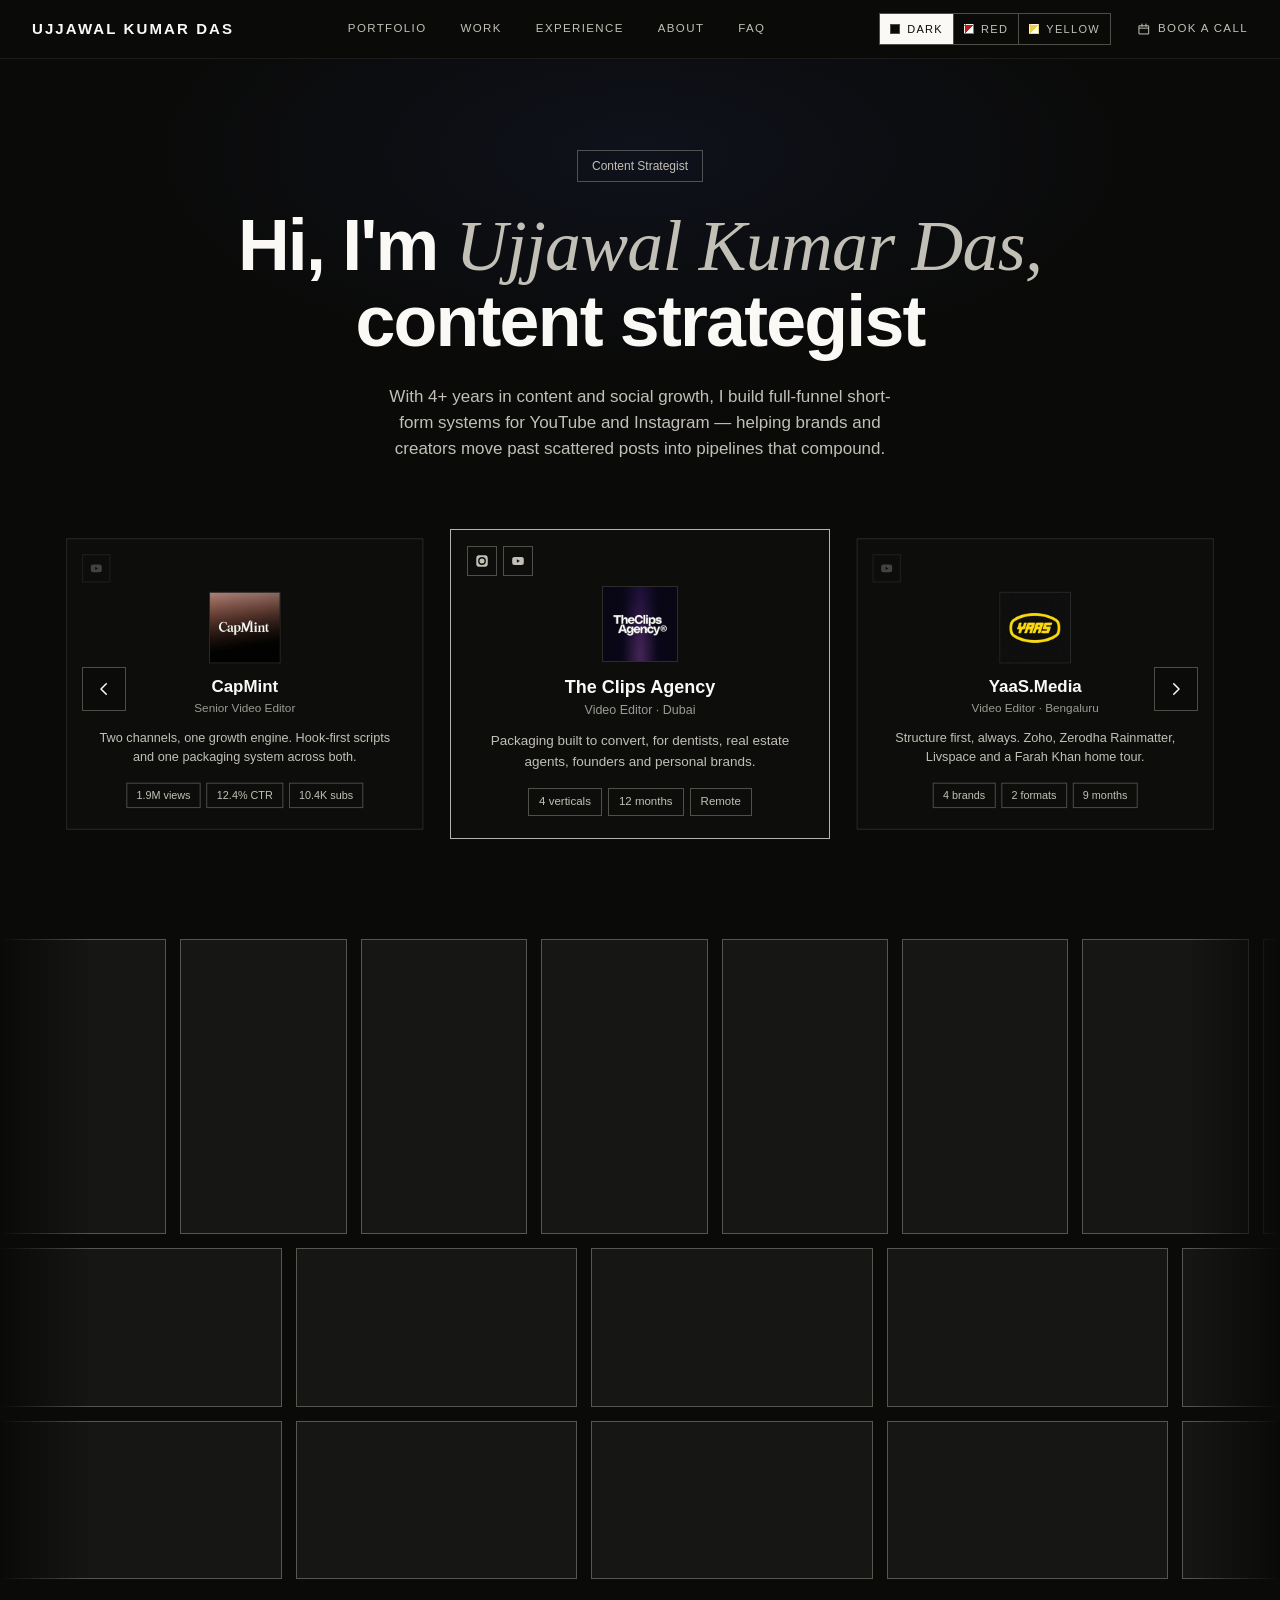
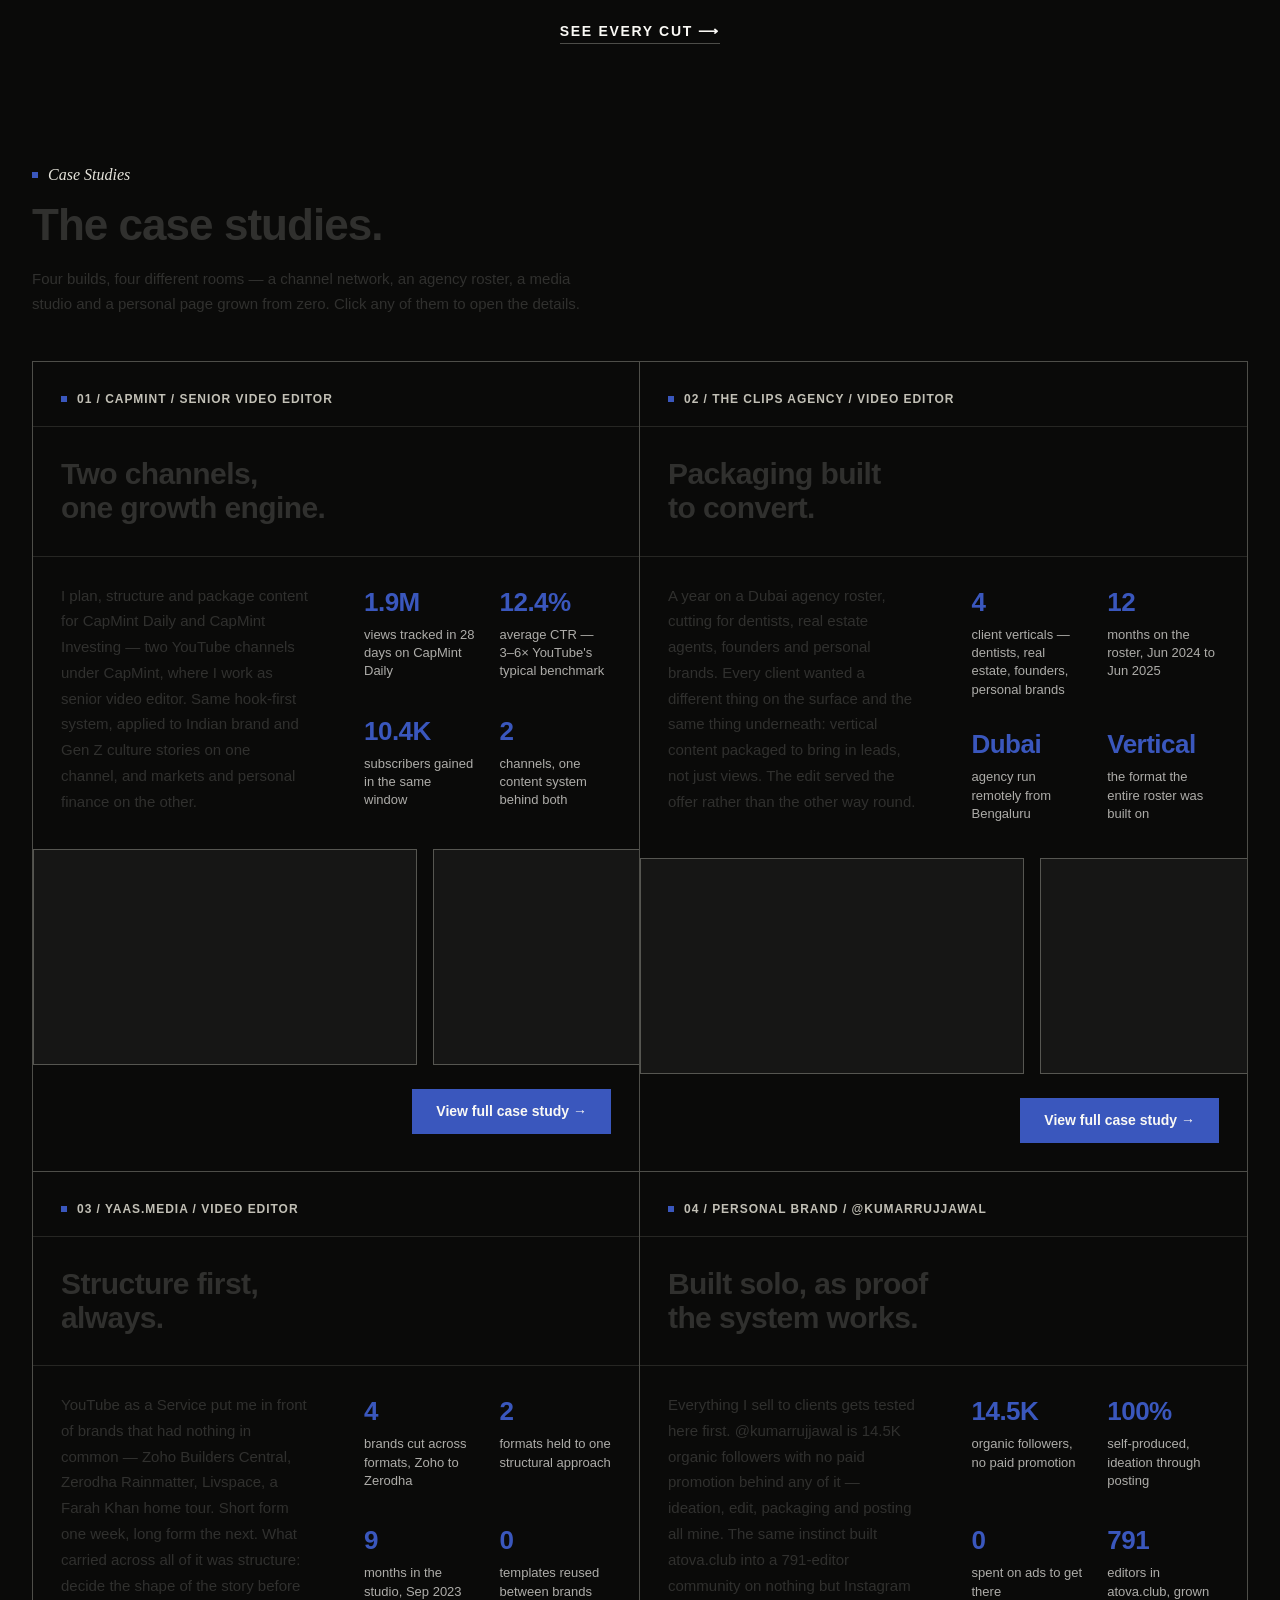
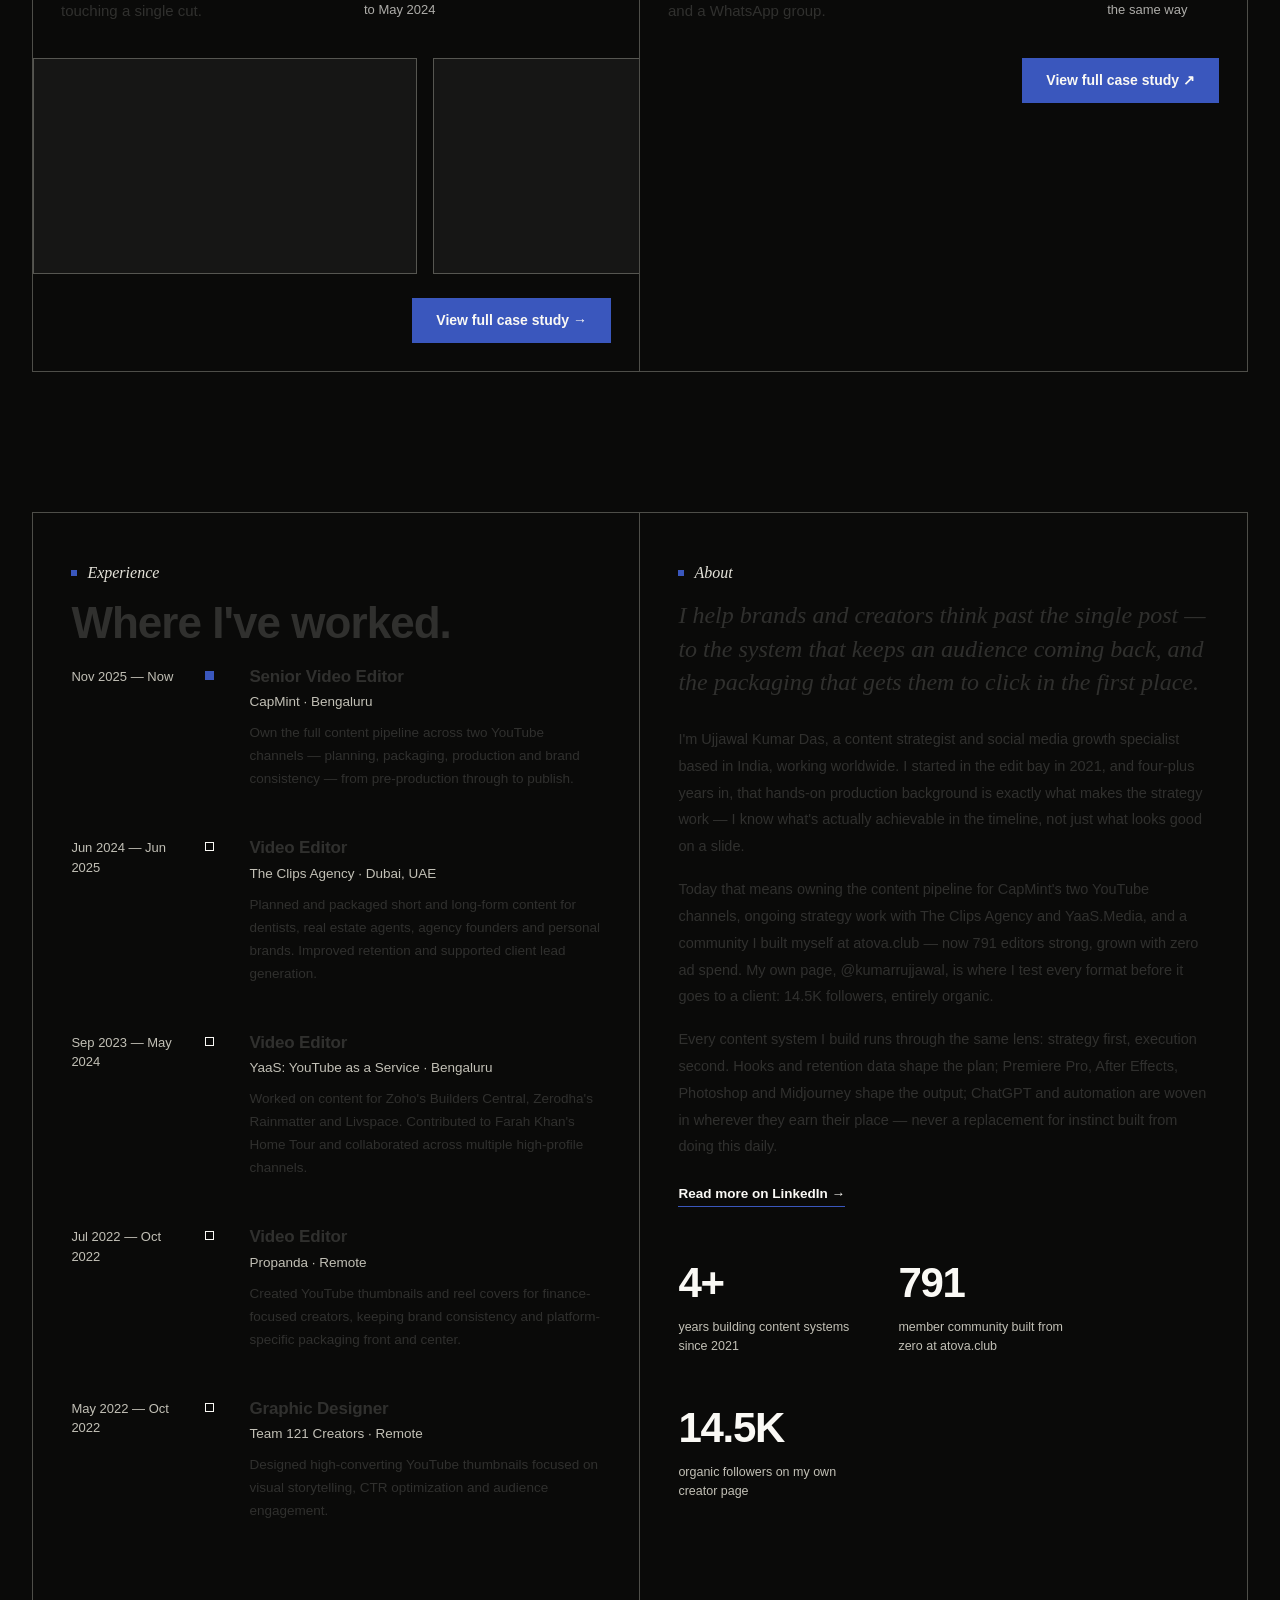
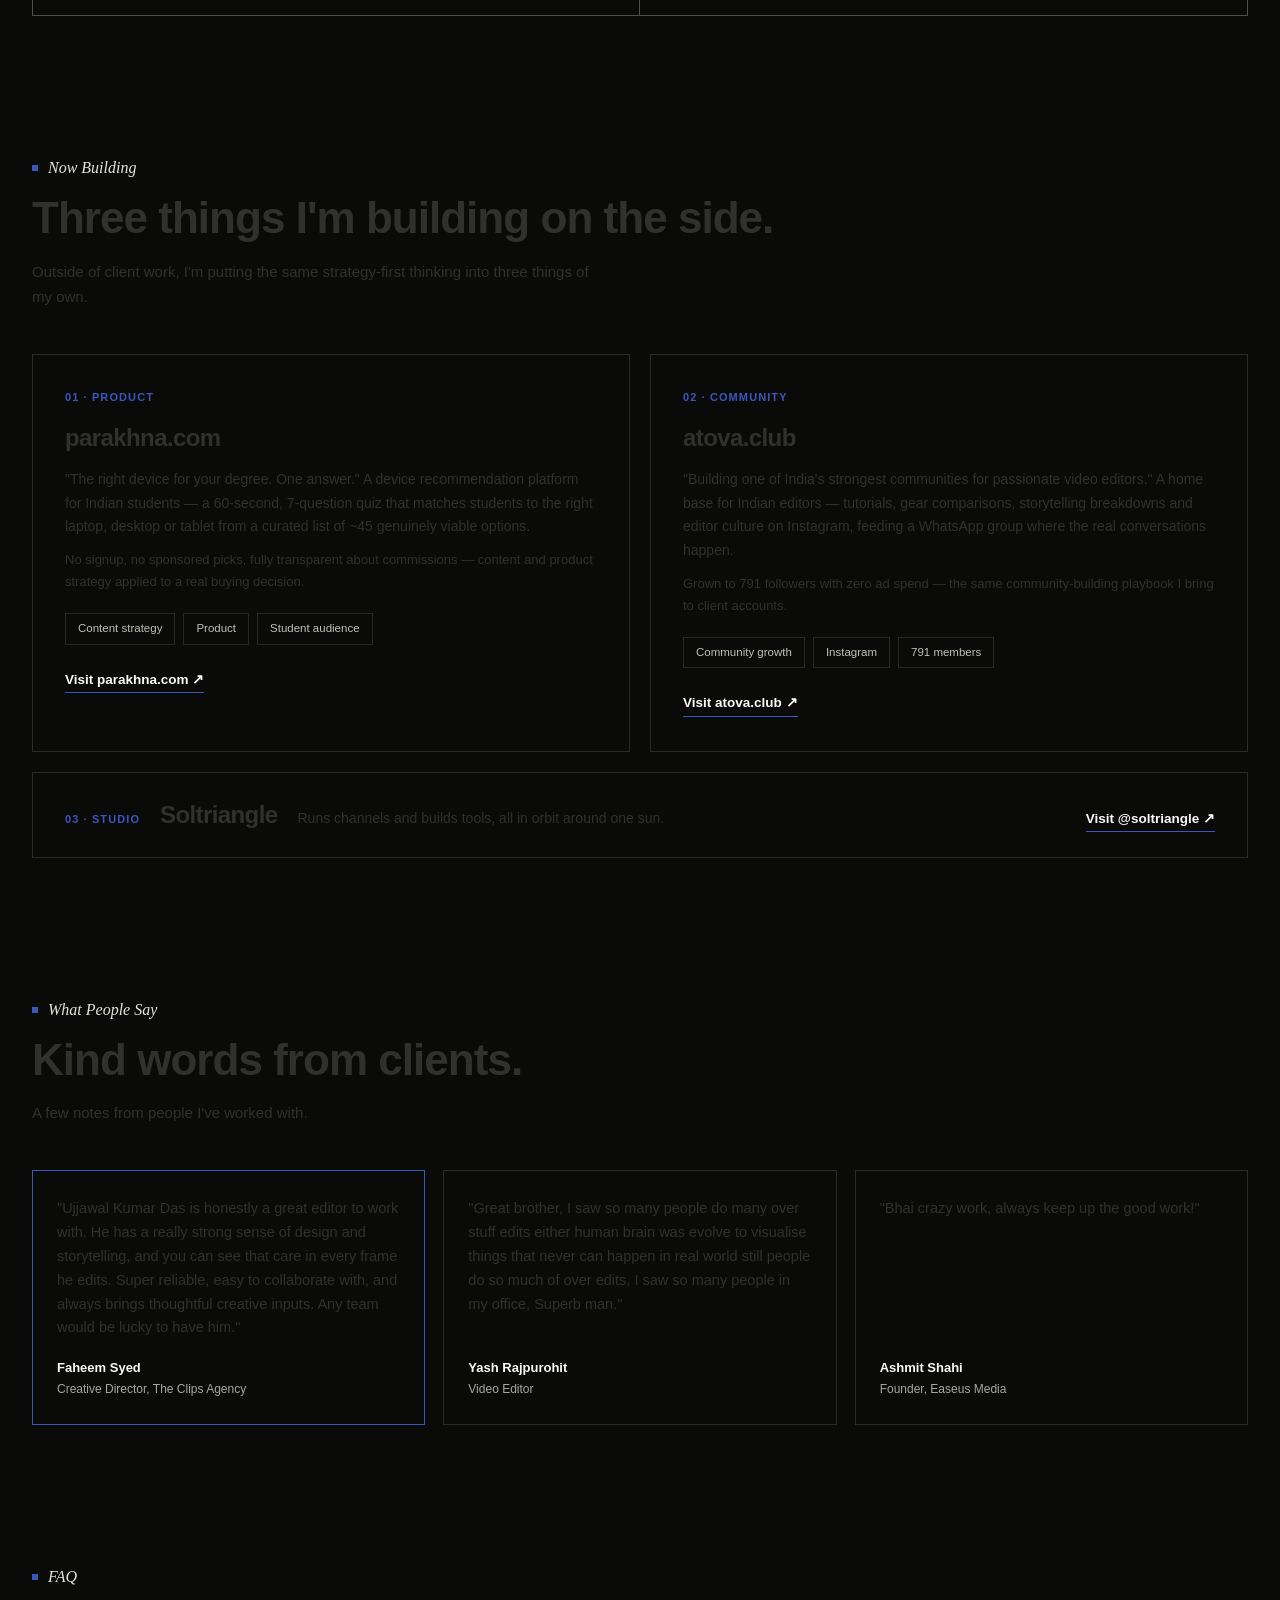
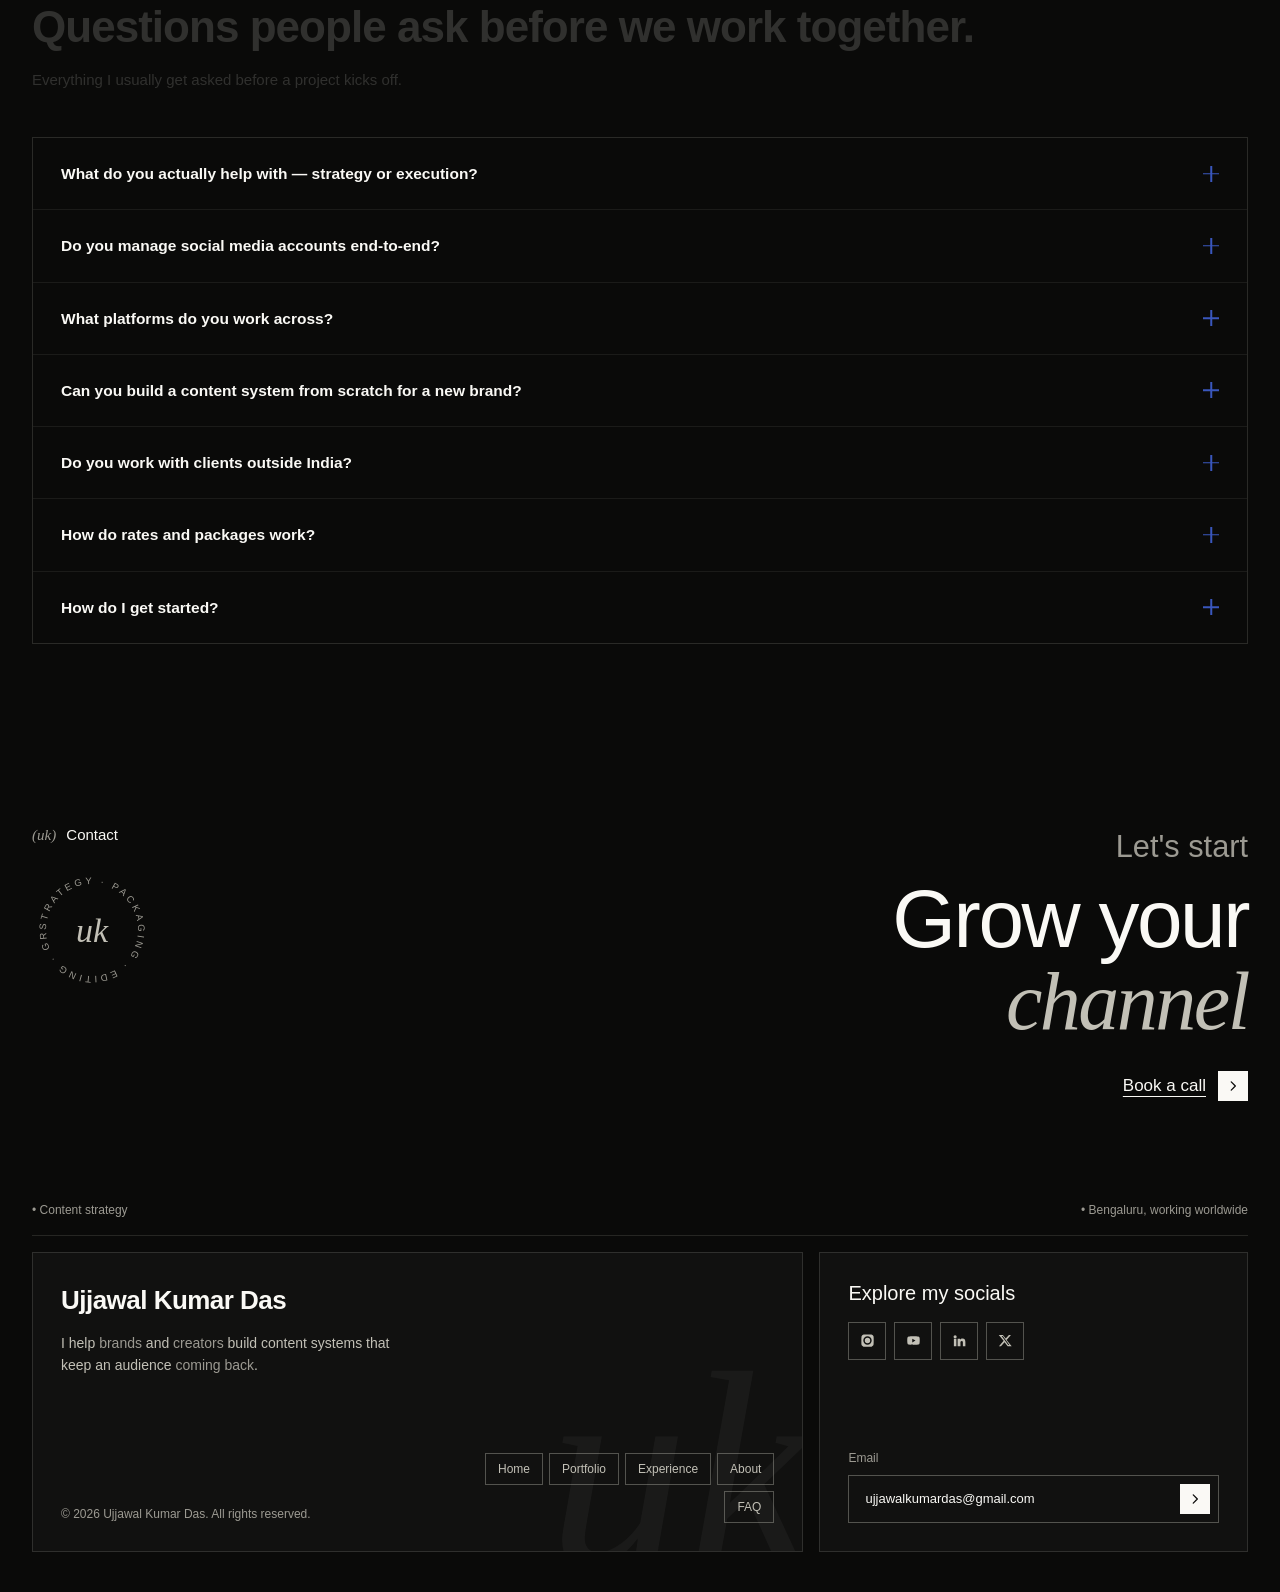
==== commit 00cadbca: "Rebuild home page on near-black with three colour themes - Centred hero with a rotating carousel of " ====
--- a/index.html
+++ b/index.html
@@ -5,20 +5,13 @@
 <meta name="viewport" content="width=device-width, initial-scale=1">
 <title>Ujjawal Kumar Das | Content Strategist</title>
 <meta name="description" content="Content Strategist building content systems that grow. 4+ years turning raw footage and scattered ideas into pipelines that compound.">
-<link rel="preconnect" href="https://fonts.googleapis.com">
-<link rel="preconnect" href="https://fonts.gstatic.com" crossorigin>
-<link href="https://fonts.googleapis.com/css2?family=Space+Grotesk:wght@500;600;700&family=Playfair+Display:ital,wght@0,400;0,500;0,600;1,400;1,500&family=Source+Sans+3:wght@400;600;700&display=swap" rel="stylesheet">
-<link rel="stylesheet" href="styles.css?v=20">
+<link rel="stylesheet" href="styles.css?v=38">
 <script>
-  /* Set the theme before first paint so the page never flashes the wrong one */
+  /* Apply the saved colour theme before first paint so the page never flashes */
   (function () {
-    try {
-      var saved = localStorage.getItem('theme');
-      var t = saved || (window.matchMedia('(prefers-color-scheme: light)').matches ? 'light' : 'dark');
-      document.documentElement.setAttribute('data-theme', t);
-    } catch (e) {
-      document.documentElement.setAttribute('data-theme', 'dark');
-    }
+    var t = 'dark';
+    try { var s = localStorage.getItem('theme'); if (s === 'red' || s === 'yellow') t = s; } catch (e) {}
+    document.documentElement.setAttribute('data-theme', t);
   })();
 </script>
 </head>
@@ -39,6 +32,11 @@
     </nav>
 
     <div class="nav-actions">
+      <div class="theme-switch" role="group" aria-label="Colour theme">
+        <button type="button" data-set-theme="dark" aria-pressed="true"><span class="sw sw-dark" aria-hidden="true"></span><span class="lbl">Dark</span></button>
+        <button type="button" data-set-theme="red" aria-pressed="false"><span class="sw sw-red" aria-hidden="true"></span><span class="lbl">Red</span></button>
+        <button type="button" data-set-theme="yellow" aria-pressed="false"><span class="sw sw-yellow" aria-hidden="true"></span><span class="lbl">Yellow</span></button>
+      </div>
       <a class="nav-cta" href="https://calendly.com/cutveo/30min" target="_blank" rel="noopener">
         <svg viewBox="0 0 24 24" aria-hidden="true"><path fill="none" stroke="currentColor" stroke-width="1.7" stroke-linecap="round" d="M4 6.5h16v14H4zM4 10.5h16M8.5 3.5v4M15.5 3.5v4"/></svg>
         Book a call
@@ -50,70 +48,61 @@
 <!-- ============================ HERO ============================ -->
 <main id="top">
   <section class="hero">
-    <div class="hero-grid">
-      <div class="hero-panel hero-text">
-        <h1 class="hero-title animate-1">Hi, I'm Ujjawal Kumar Das,<br> Content Strategist</h1>
-
-        <div class="hero-lower animate-2">
-          <p class="hero-sub">
-            With 4+ years in content and social growth, I build full-funnel short-form systems for YouTube and
-            Instagram — helping brands and creators move past scattered posts into pipelines that compound.
-          </p>
-
-          <a class="book-btn" href="https://calendly.com/cutveo/30min" target="_blank" rel="noopener">Book a call</a>
-
-          <div class="socials">
-      <a href="https://www.linkedin.com/in/kumarrujjawal/" target="_blank" rel="noopener" aria-label="LinkedIn" title="LinkedIn">
-        <svg viewBox="0 0 24 24" aria-hidden="true"><path fill="currentColor" d="M4.98 3.5a2.5 2.5 0 1 1 .02 5 2.5 2.5 0 0 1-.02-5zM3 9h4v12H3zM9 9h3.8v1.7h.05c.53-1 1.83-2.05 3.77-2.05 4.03 0 4.78 2.65 4.78 6.1V21h-4v-5.4c0-1.29-.02-2.95-1.8-2.95-1.8 0-2.08 1.4-2.08 2.85V21H9z"/></svg>
+    <div class="hero-center">
+      <p class="pill animate-1">Content Strategist</p>
+      <h1 class="hero-title animate-1">Hi, I'm <em>Ujjawal Kumar Das,</em><br> content strategist</h1>
+      <p class="hero-sub animate-2">
+        With 4+ years in content and social growth, I build full-funnel short-form systems for YouTube and
+        Instagram — helping brands and creators move past scattered posts into pipelines that compound.
+      </p>
+    </div>
+  </section>
+
+  <!-- Four case studies, rotating like a carousel -->
+  <section class="cases" aria-roledescription="carousel" aria-label="Case studies">
+    <button type="button" class="cases-arrow prev" aria-label="Previous case study"><svg viewBox="0 0 24 24" aria-hidden="true"><path d="M15 5l-7 7 7 7" fill="none" stroke="currentColor" stroke-width="2" stroke-linecap="round" stroke-linejoin="round"/></svg></button>
+    <div class="cases-stage">
+      <a class="case-card" href="work/capmint.html" data-i="0">
+        <span class="chips" aria-hidden="true"><span class="chip"><svg viewBox="0 0 24 24" aria-hidden="true"><path fill="currentColor" d="M22 12s0-3.2-.4-4.7a2.5 2.5 0 0 0-1.8-1.8C18.2 5 12 5 12 5s-6.2 0-7.8.5a2.5 2.5 0 0 0-1.8 1.8C2 8.8 2 12 2 12s0 3.2.4 4.7c.2.9.9 1.6 1.8 1.8C5.8 19 12 19 12 19s6.2 0 7.8-.5a2.5 2.5 0 0 0 1.8-1.8C22 15.2 22 12 22 12zM10 15V9l5.2 3z"/></svg></span></span>
+        <img class="case-avatar" src="assets/avatars/capmint.jpg" alt="" width="80" height="80">
+        <span class="case-card-name">CapMint</span>
+        <span class="case-card-role">Senior Video Editor</span>
+        <span class="case-card-blurb">Two channels, one growth engine. Hook-first scripts and one packaging system across both.</span>
+        <span class="case-card-stats"><span>1.9M views</span><span>12.4% CTR</span><span>10.4K subs</span></span>
       </a>
-      <a href="https://x.com/kumarrujjawal" target="_blank" rel="noopener" aria-label="X" title="X">
-        <svg viewBox="0 0 24 24" aria-hidden="true"><path fill="currentColor" d="M17.5 3h3.2l-7 8 8.2 10h-6.4l-5-6.1L4.7 21H1.5l7.5-8.6L1.2 3h6.6l4.5 5.6zm-1.1 16.1h1.8L7.7 4.8H5.8z"/></svg>
+      <a class="case-card" href="work/clips-agency.html" data-i="1">
+        <span class="chips" aria-hidden="true"><span class="chip"><svg viewBox="0 0 24 24" aria-hidden="true"><path fill="currentColor" d="M12 2.2c3.2 0 3.6 0 4.9.07 1.2.06 1.8.25 2.2.42.6.22 1 .48 1.4.9.4.4.7.8.9 1.4.2.4.4 1 .4 2.2.1 1.3.1 1.7.1 4.9s0 3.6-.1 4.9c0 1.2-.2 1.8-.4 2.2-.2.6-.5 1-.9 1.4-.4.4-.8.7-1.4.9-.4.2-1 .4-2.2.4-1.3.1-1.7.1-4.9.1s-3.6 0-4.9-.1c-1.2 0-1.8-.2-2.2-.4-.6-.2-1-.5-1.4-.9-.4-.4-.7-.8-.9-1.4-.2-.4-.4-1-.4-2.2C2.2 15.6 2.2 15.2 2.2 12s0-3.6.1-4.9c0-1.2.2-1.8.4-2.2.2-.6.5-1 .9-1.4.4-.4.8-.7 1.4-.9.4-.2 1-.4 2.2-.4C8.4 2.2 8.8 2.2 12 2.2zm0 3.1A6.7 6.7 0 1 0 18.7 12 6.7 6.7 0 0 0 12 5.3zm0 11a4.3 4.3 0 1 1 4.3-4.3 4.3 4.3 0 0 1-4.3 4.3zm6.9-11.2a1.6 1.6 0 1 1-1.6-1.6 1.6 1.6 0 0 1 1.6 1.6z"/></svg></span><span class="chip"><svg viewBox="0 0 24 24" aria-hidden="true"><path fill="currentColor" d="M22 12s0-3.2-.4-4.7a2.5 2.5 0 0 0-1.8-1.8C18.2 5 12 5 12 5s-6.2 0-7.8.5a2.5 2.5 0 0 0-1.8 1.8C2 8.8 2 12 2 12s0 3.2.4 4.7c.2.9.9 1.6 1.8 1.8C5.8 19 12 19 12 19s6.2 0 7.8-.5a2.5 2.5 0 0 0 1.8-1.8C22 15.2 22 12 22 12zM10 15V9l5.2 3z"/></svg></span></span>
+        <img class="case-avatar" src="assets/avatars/clips-agency.jpg" alt="" width="80" height="80">
+        <span class="case-card-name">The Clips Agency</span>
+        <span class="case-card-role">Video Editor · Dubai</span>
+        <span class="case-card-blurb">Packaging built to convert, for dentists, real estate agents, founders and personal brands.</span>
+        <span class="case-card-stats"><span>4 verticals</span><span>12 months</span><span>Remote</span></span>
       </a>
-      <a href="https://www.youtube.com/@kumarrujjawal" target="_blank" rel="noopener" aria-label="YouTube" title="YouTube">
-        <svg viewBox="0 0 24 24" aria-hidden="true"><path fill="currentColor" d="M22 12s0-3.2-.4-4.7a2.5 2.5 0 0 0-1.8-1.8C18.2 5 12 5 12 5s-6.2 0-7.8.5a2.5 2.5 0 0 0-1.8 1.8C2 8.8 2 12 2 12s0 3.2.4 4.7c.2.9.9 1.6 1.8 1.8C5.8 19 12 19 12 19s6.2 0 7.8-.5a2.5 2.5 0 0 0 1.8-1.8C22 15.2 22 12 22 12zM10 15V9l5.2 3z"/></svg>
+      <a class="case-card" href="work/yaas-media.html" data-i="2">
+        <span class="chips" aria-hidden="true"><span class="chip"><svg viewBox="0 0 24 24" aria-hidden="true"><path fill="currentColor" d="M22 12s0-3.2-.4-4.7a2.5 2.5 0 0 0-1.8-1.8C18.2 5 12 5 12 5s-6.2 0-7.8.5a2.5 2.5 0 0 0-1.8 1.8C2 8.8 2 12 2 12s0 3.2.4 4.7c.2.9.9 1.6 1.8 1.8C5.8 19 12 19 12 19s6.2 0 7.8-.5a2.5 2.5 0 0 0 1.8-1.8C22 15.2 22 12 22 12zM10 15V9l5.2 3z"/></svg></span></span>
+        <img class="case-avatar" src="assets/avatars/yaas-media.jpg" alt="" width="80" height="80">
+        <span class="case-card-name">YaaS.Media</span>
+        <span class="case-card-role">Video Editor · Bengaluru</span>
+        <span class="case-card-blurb">Structure first, always. Zoho, Zerodha Rainmatter, Livspace and a Farah Khan home tour.</span>
+        <span class="case-card-stats"><span>4 brands</span><span>2 formats</span><span>9 months</span></span>
       </a>
-      <a href="https://www.instagram.com/kumarrujjawal/" target="_blank" rel="noopener" aria-label="Instagram" title="Instagram">
-        <svg viewBox="0 0 24 24" aria-hidden="true"><path fill="currentColor" d="M12 2.2c3.2 0 3.6 0 4.9.07 1.2.06 1.8.25 2.2.42.6.22 1 .48 1.4.9.4.4.7.8.9 1.4.2.4.4 1 .4 2.2.1 1.3.1 1.7.1 4.9s0 3.6-.1 4.9c0 1.2-.2 1.8-.4 2.2-.2.6-.5 1-.9 1.4-.4.4-.8.7-1.4.9-.4.2-1 .4-2.2.4-1.3.1-1.7.1-4.9.1s-3.6 0-4.9-.1c-1.2 0-1.8-.2-2.2-.4-.6-.2-1-.5-1.4-.9-.4-.4-.7-.8-.9-1.4-.2-.4-.4-1-.4-2.2C2.2 15.6 2.2 15.2 2.2 12s0-3.6.1-4.9c0-1.2.2-1.8.4-2.2.2-.6.5-1 .9-1.4.4-.4.8-.7 1.4-.9.4-.2 1-.4 2.2-.4C8.4 2.2 8.8 2.2 12 2.2zm0 3.1A6.7 6.7 0 1 0 18.7 12 6.7 6.7 0 0 0 12 5.3zm0 11a4.3 4.3 0 1 1 4.3-4.3 4.3 4.3 0 0 1-4.3 4.3zm6.9-11.2a1.6 1.6 0 1 1-1.6-1.6 1.6 1.6 0 0 1 1.6 1.6z"/></svg>
+      <a class="case-card" href="https://www.instagram.com/kumarrujjawal/" target="_blank" rel="noopener" data-i="3">
+        <span class="chips" aria-hidden="true"><span class="chip"><svg viewBox="0 0 24 24" aria-hidden="true"><path fill="currentColor" d="M12 2.2c3.2 0 3.6 0 4.9.07 1.2.06 1.8.25 2.2.42.6.22 1 .48 1.4.9.4.4.7.8.9 1.4.2.4.4 1 .4 2.2.1 1.3.1 1.7.1 4.9s0 3.6-.1 4.9c0 1.2-.2 1.8-.4 2.2-.2.6-.5 1-.9 1.4-.4.4-.8.7-1.4.9-.4.2-1 .4-2.2.4-1.3.1-1.7.1-4.9.1s-3.6 0-4.9-.1c-1.2 0-1.8-.2-2.2-.4-.6-.2-1-.5-1.4-.9-.4-.4-.7-.8-.9-1.4-.2-.4-.4-1-.4-2.2C2.2 15.6 2.2 15.2 2.2 12s0-3.6.1-4.9c0-1.2.2-1.8.4-2.2.2-.6.5-1 .9-1.4.4-.4.8-.7 1.4-.9.4-.2 1-.4 2.2-.4C8.4 2.2 8.8 2.2 12 2.2zm0 3.1A6.7 6.7 0 1 0 18.7 12 6.7 6.7 0 0 0 12 5.3zm0 11a4.3 4.3 0 1 1 4.3-4.3 4.3 4.3 0 0 1-4.3 4.3zm6.9-11.2a1.6 1.6 0 1 1-1.6-1.6 1.6 1.6 0 0 1 1.6 1.6z"/></svg></span><span class="chip"><svg viewBox="0 0 24 24" aria-hidden="true"><path fill="currentColor" d="M22 12s0-3.2-.4-4.7a2.5 2.5 0 0 0-1.8-1.8C18.2 5 12 5 12 5s-6.2 0-7.8.5a2.5 2.5 0 0 0-1.8 1.8C2 8.8 2 12 2 12s0 3.2.4 4.7c.2.9.9 1.6 1.8 1.8C5.8 19 12 19 12 19s6.2 0 7.8-.5a2.5 2.5 0 0 0 1.8-1.8C22 15.2 22 12 22 12zM10 15V9l5.2 3z"/></svg></span></span>
+        <img class="case-avatar" src="assets/avatars/kumarrujjawal.jpg" alt="" width="80" height="80">
+        <span class="case-card-name">@kumarrujjawal</span>
+        <span class="case-card-role">Personal brand</span>
+        <span class="case-card-blurb">Built solo, as proof the system works. Every format is tested here before a client sees it.</span>
+        <span class="case-card-stats"><span>14.5K followers</span><span>100% organic</span><span>₹0 ads</span></span>
       </a>
     </div>
-        </div>
-      </div>
-
-      <div class="hero-panel hero-mascot animate-3">
-        <!-- Pixel crosses beside the mascot -->
-        <svg class="spark s1" viewBox="0 0 5 5" aria-hidden="true" shape-rendering="crispEdges"><path d="M2 0h1v5H2zM0 2h5v1H0z" fill="currentColor"/></svg>
-        <svg class="spark s2" viewBox="0 0 5 5" aria-hidden="true" shape-rendering="crispEdges"><path d="M2 0h1v5H2zM0 2h5v1H0z" fill="currentColor"/></svg>
-
-        <svg class="mascot" viewBox="0 0 240 240" role="img" aria-label="Ujjawal's mascot, a small round creature whose eyes follow your cursor">
-          <defs>
-            <radialGradient id="mascotBody" cx="35%" cy="28%" r="80%">
-              <stop offset="0" stop-color="#5A2410"/>
-              <stop offset="0.55" stop-color="#220C05"/>
-              <stop offset="1" stop-color="#120502"/>
-            </radialGradient>
-          </defs>
-          <path fill="url(#mascotBody)" stroke="url(#mascotBody)" stroke-width="22" stroke-linejoin="round"
-                d="M46 78 L62 26 L100 60 Q120 55 140 60 L178 26 L194 78 Q218 124 204 170 Q186 220 120 220 Q54 220 36 170 Q22 124 46 78 Z"/>
-          <g class="eyes">
-            <ellipse class="eye" cx="94" cy="128" rx="17" ry="27"/>
-            <ellipse class="eye" cx="146" cy="128" rx="17" ry="27"/>
-          </g>
-        </svg>
-      </div>
-    </div>
+    <button type="button" class="cases-arrow next" aria-label="Next case study"><svg viewBox="0 0 24 24" aria-hidden="true"><path d="M9 5l7 7-7 7" fill="none" stroke="currentColor" stroke-width="2" stroke-linecap="round" stroke-linejoin="round"/></svg></button>
   </section>
 
 
   <!-- ============================ PORTFOLIO ============================ -->
-  <section class="sec" id="portfolio">
-    <p class="sec-eyebrow"><span class="dot"></span>Portfolio</p>
-    <h2 class="sec-heading">A few cuts, straight from the timeline.</h2>
-    <p class="sec-intro">
-      Short-form, long-form and podcast content I've strategized and produced.
-      The full library lives on ujjawalkumar.carrd.co.
-    </p>
-
-    <div class="marquee" aria-label="Short-form edits">
+  <section class="wall" id="portfolio" aria-label="Portfolio">
+    <!-- Vertical reels run left to right, horizontal cuts right to left -->
+    <div class="marquee wall-row wall-row--ltr">
       <div class="marquee-track">
         <div class="video-wrap"><video data-src="assets/portfolio/reel-01.mp4" muted loop playsinline preload="none" aria-label="Caption-punch talking head"></video></div>
         <div class="video-wrap"><video data-src="assets/portfolio/reel-02.mp4" muted loop playsinline preload="none" aria-label="Subtitled b-roll"></video></div>
@@ -130,14 +119,54 @@
         <div class="video-wrap"><video data-src="assets/portfolio/clips-v5.mp4" muted loop playsinline preload="none" aria-label="Reels editing with motion graphics"></video></div>
       </div>
     </div>
-
-    <div class="reel-cta">
-      <p>
-        <strong>Want the whole reel?</strong> Every project I've shipped is hosted on
-        ujjawalkumar.carrd.co — short-form, long-form, podcasts and thumbnails, all in one place.
-      </p>
-      <a class="btn-red" href="https://ujjawalkumar.carrd.co" target="_blank" rel="noopener">Visit ujjawalkumar.carrd.co ↗</a>
-    </div>
+    <div class="marquee wall-row wall-row--rtl">
+      <div class="marquee-track">
+        <div class="longform-wrap"><video data-src="assets/portfolio/yt-01.mp4" muted loop playsinline preload="none" aria-label="Coastline market map"></video></div>
+        <div class="longform-wrap"><video data-src="assets/portfolio/yt-02.mp4" muted loop playsinline preload="none" aria-label="Stamp-grid motif"></video></div>
+        <div class="longform-wrap"><video data-src="assets/portfolio/yt-03.mp4" muted loop playsinline preload="none" aria-label="Colour-field reset"></video></div>
+        <div class="longform-wrap"><video data-src="assets/portfolio/yt-04.mp4" muted loop playsinline preload="none" aria-label="Territory reveal"></video></div>
+        <div class="longform-wrap"><video data-src="assets/portfolio/yt-05.mp4" muted loop playsinline preload="none" aria-label="Product line-up card"></video></div>
+        <div class="longform-wrap"><video data-src="assets/portfolio/yt-06.mp4" muted loop playsinline preload="none" aria-label="Archive era title"></video></div>
+        <div class="longform-wrap"><video data-src="assets/portfolio/yt-07.mp4" muted loop playsinline preload="none" aria-label="Competitor wall"></video></div>
+        <div class="longform-wrap"><video data-src="assets/portfolio/yt-08.mp4" muted loop playsinline preload="none" aria-label="Market highlight"></video></div>
+        <div class="longform-wrap"><video data-src="assets/portfolio/yt-09.mp4" muted loop playsinline preload="none" aria-label="Archive ad pan"></video></div>
+        <div class="longform-wrap"><video data-src="assets/portfolio/yt-10.mp4" muted loop playsinline preload="none" aria-label="Product spotlight"></video></div>
+        <div class="longform-wrap"><video data-src="assets/portfolio/yt-11.mp4" muted loop playsinline preload="none" aria-label="Publication citation card"></video></div>
+        <div class="longform-wrap"><video data-src="assets/portfolio/yt-12.mp4" muted loop playsinline preload="none" aria-label="Kinetic line reveal"></video></div>
+        <div class="longform-wrap"><video data-src="assets/portfolio/yt-13.mp4" muted loop playsinline preload="none" aria-label="Icon-and-wordmark reveal"></video></div>
+        <div class="longform-wrap"><video data-src="assets/portfolio/yt-14.mp4" muted loop playsinline preload="none" aria-label="Cost-breakdown table"></video></div>
+        <div class="longform-wrap"><video data-src="assets/portfolio/yt-15.mp4" muted loop playsinline preload="none" aria-label="Framed photo carousel"></video></div>
+        <div class="longform-wrap"><video data-src="assets/portfolio/yt-16.mp4" muted loop playsinline preload="none" aria-label="Year-marker timeline"></video></div>
+        <div class="longform-wrap"><video data-src="assets/portfolio/yt-17.mp4" muted loop playsinline preload="none" aria-label="Portrait with data badge"></video></div>
+        <div class="longform-wrap"><video data-src="assets/portfolio/yt-18.mp4" muted loop playsinline preload="none" aria-label="Abstract concept graphic"></video></div>
+        <div class="longform-wrap"><video data-src="assets/portfolio/yt-19.mp4" muted loop playsinline preload="none" aria-label="Brand card reveal"></video></div>
+        <div class="longform-wrap"><video data-src="assets/portfolio/yt-20.mp4" muted loop playsinline preload="none" aria-label="Overhead desk checklist"></video></div>
+      </div>
+    </div>
+    <div class="marquee wall-row wall-row--ltr">
+      <div class="marquee-track">
+        <div class="longform-wrap"><video data-src="assets/portfolio/yt-21.mp4" muted loop playsinline preload="none" aria-label="Callout-ready product shot"></video></div>
+        <div class="longform-wrap"><video data-src="assets/portfolio/yt-22.mp4" muted loop playsinline preload="none" aria-label="Layered photo collage"></video></div>
+        <div class="longform-wrap"><video data-src="assets/portfolio/yt-23.mp4" muted loop playsinline preload="none" aria-label="Interview subject at podium"></video></div>
+        <div class="longform-wrap"><video data-src="assets/portfolio/yt-24.mp4" muted loop playsinline preload="none" aria-label="Gradient colour card"></video></div>
+        <div class="longform-wrap"><video data-src="assets/portfolio/yt-25.mp4" muted loop playsinline preload="none" aria-label="Rotated year card"></video></div>
+        <div class="longform-wrap"><video data-src="assets/portfolio/yt-26.mp4" muted loop playsinline preload="none" aria-label="Vintage logo card"></video></div>
+        <div class="longform-wrap"><video data-src="assets/portfolio/clips-h1.mp4" muted loop playsinline preload="none" aria-label="Podcast trailer opener"></video></div>
+        <div class="longform-wrap"><video data-src="assets/portfolio/clips-h2.mp4" muted loop playsinline preload="none" aria-label="Podcast trailer"></video></div>
+        <div class="longform-wrap"><video data-src="assets/portfolio/clips-h3.mp4" muted loop playsinline preload="none" aria-label="Podcast trailer"></video></div>
+        <div class="longform-wrap"><video data-src="assets/portfolio/clips-h4.mp4" muted loop playsinline preload="none" aria-label="Podcast trailer"></video></div>
+        <div class="longform-wrap"><video data-src="assets/portfolio/clips-h5.mp4" muted loop playsinline preload="none" aria-label="Podcast trailer"></video></div>
+        <div class="longform-wrap"><video data-src="assets/portfolio/clips-h6.mp4" muted loop playsinline preload="none" aria-label="Podcast trailer"></video></div>
+        <div class="longform-wrap"><video data-src="assets/portfolio/yaas-h1.mp4" muted loop playsinline preload="none" aria-label="Farah Khan home tour"></video></div>
+        <div class="longform-wrap"><video data-src="assets/portfolio/yaas-h2.mp4" muted loop playsinline preload="none" aria-label="Fighting Cancer — The Other Side with Dilip"></video></div>
+        <div class="longform-wrap"><video data-src="assets/portfolio/yaas-h3.mp4" muted loop playsinline preload="none" aria-label="Zerodha Rainmatter"></video></div>
+        <div class="longform-wrap"><video data-src="assets/portfolio/yaas-h4.mp4" muted loop playsinline preload="none" aria-label="Rohan interview"></video></div>
+        <div class="longform-wrap"><video data-src="assets/portfolio/yaas-h5.mp4" muted loop playsinline preload="none" aria-label="AI explainer"></video></div>
+        <div class="longform-wrap"><video data-src="assets/portfolio/yaas-h6.mp4" muted loop playsinline preload="none" aria-label="AI explainer"></video></div>
+        <div class="longform-wrap"><video data-src="assets/portfolio/yaas-h7.mp4" muted loop playsinline preload="none" aria-label="Brand film sequence"></video></div>
+      </div>
+    </div>
+    <p class="wall-cta"><a href="portfolio.html">See every cut <span aria-hidden="true">⟶</span></a></p>
   </section>
 
   <!-- ============================ CASE STUDIES ============================ -->
@@ -350,8 +379,9 @@
   </section>
 
   <!-- ============================ EXPERIENCE ============================ -->
-  <section class="sec sec--photos" id="experience">
-    <div class="sec-main">
+  <!-- Experience (left) and About (right) share one frame -->
+  <div class="duo">
+  <section class="sec" id="experience">
     <p class="sec-eyebrow"><span class="dot"></span>Experience</p>
     <h2 class="sec-heading">Where I've worked.</h2>
 
@@ -406,19 +436,10 @@
         </div>
       </div>
     </div>
-      </div>
-
-    <aside class="photo-stack">
-        <img src="assets/hero/photo-2.jpg" alt="At the CapMint booth, pointing to a launch on screen" loading="lazy">
-        <img src="assets/hero/photo-7.jpg" alt="An edit open on the timeline" loading="lazy">
-        <img src="assets/hero/photo-8.jpg" alt="Framing a shot on camera" loading="lazy">
-        <img src="assets/hero/photo-3.jpg" alt="Shooting on a gimbal in Bengaluru" loading="lazy">
-    </aside>
-  </section>
+    </section>
 
   <!-- ============================ ABOUT ============================ -->
-  <section class="sec sec--photos" id="about">
-    <div class="sec-main">
+  <section class="sec" id="about">
     <p class="sec-eyebrow"><span class="dot"></span>About</p>
 
     <div class="about-wrap">
@@ -455,15 +476,8 @@
         <div class="about-stat"><strong>14.5K</strong><span>organic followers on my own creator page</span></div>
       </div>
     </div>
-      </div>
-
-    <aside class="photo-stack">
-        <img src="assets/hero/photo-6.jpg" alt="Portrait of Ujjawal" loading="lazy">
-        <img src="assets/hero/photo-4.jpg" alt="Ujjawal working on his laptop" loading="lazy">
-        <img src="assets/hero/photo-5.jpg" alt="Ujjawal in a red-lit studio" loading="lazy">
-        <img src="assets/hero/photo-1.jpg" alt="Ujjawal on camera: become a high level editor" loading="lazy">
-    </aside>
-  </section>
+    </section>
+  </div>
 
   <!-- ============================ NOW BUILDING ============================ -->
   <section class="sec" id="building">
@@ -625,73 +639,56 @@
       </div>
     </div>
   </section>
+  <section class="contact" id="contact" aria-labelledby="contact-heading">
+    <div class="contact-left">
+      <p class="contact-label"><span class="mono">(uk)</span> Contact</p>
+      <div class="badge" aria-hidden="true">
+        <svg viewBox="0 0 120 120"><defs><path id="ring" d="M60 60 m-46 0 a46 46 0 1 1 92 0 a46 46 0 1 1 -92 0"/></defs>
+          <text><textPath href="#ring">STRATEGY · PACKAGING · EDITING · GROWTH ·</textPath></text></svg>
+        <span>uk</span>
+      </div>
+    </div>
+    <div class="contact-right">
+      <p class="contact-kicker">Let's start</p>
+      <h2 class="contact-title" id="contact-heading">Grow your<br><em>channel</em></h2>
+      <a class="contact-link" href="https://calendly.com/cutveo/30min" target="_blank" rel="noopener">Book a call <span class="round-arrow" aria-hidden="true"><svg viewBox="0 0 24 24"><path d="M9 5l7 7-7 7" fill="none" stroke="currentColor" stroke-width="2.2" stroke-linecap="round" stroke-linejoin="round"/></svg></span></a>
+    </div>
+  </section>
 </main>
 
 <!-- ============================ FOOTER ============================ -->
 <footer class="site-footer">
-  <div class="footer-inner">
-    <div class="footer-top">
-      <div class="footer-brand">
-        <p class="footer-brand-name">Ujjawal Kumar Das</p>
-        <p class="footer-tagline">
-          Content strategist and social media growth specialist — building content systems, growing
-          channels, and running a 791-member editors' community at atova.club, alongside a
-          student-tech product at parakhna.com.
-        </p>
-        <div class="footer-social">
-          <a href="https://www.linkedin.com/in/kumarrujjawal/" target="_blank" rel="noopener" aria-label="LinkedIn" title="LinkedIn">
-            <svg viewBox="0 0 24 24" aria-hidden="true"><path fill="currentColor" d="M4.98 3.5a2.5 2.5 0 1 1 .02 5 2.5 2.5 0 0 1-.02-5zM3 9h4v12H3zM9 9h3.8v1.7h.05c.53-1 1.83-2.05 3.77-2.05 4.03 0 4.78 2.65 4.78 6.1V21h-4v-5.4c0-1.29-.02-2.95-1.8-2.95-1.8 0-2.08 1.4-2.08 2.85V21H9z"/></svg>
-          </a>
-          <a href="https://x.com/kumarrujjawal" target="_blank" rel="noopener" aria-label="X" title="X">
-            <svg viewBox="0 0 24 24" aria-hidden="true"><path fill="currentColor" d="M17.5 3h3.2l-7 8 8.2 10h-6.4l-5-6.1L4.7 21H1.5l7.5-8.6L1.2 3h6.6l4.5 5.6zm-1.1 16.1h1.8L7.7 4.8H5.8z"/></svg>
-          </a>
-          <a href="https://www.youtube.com/@kumarrujjawal" target="_blank" rel="noopener" aria-label="YouTube" title="YouTube">
-            <svg viewBox="0 0 24 24" aria-hidden="true"><path fill="currentColor" d="M22 12s0-3.2-.4-4.7a2.5 2.5 0 0 0-1.8-1.8C18.2 5 12 5 12 5s-6.2 0-7.8.5a2.5 2.5 0 0 0-1.8 1.8C2 8.8 2 12 2 12s0 3.2.4 4.7c.2.9.9 1.6 1.8 1.8C5.8 19 12 19 12 19s6.2 0 7.8-.5a2.5 2.5 0 0 0 1.8-1.8C22 15.2 22 12 22 12zM10 15V9l5.2 3z"/></svg>
-          </a>
-          <a href="https://www.instagram.com/kumarrujjawal/" target="_blank" rel="noopener" aria-label="Instagram" title="Instagram">
-            <svg viewBox="0 0 24 24" aria-hidden="true"><path fill="currentColor" d="M12 2.2c3.2 0 3.6 0 4.9.07 1.2.06 1.8.25 2.2.42.6.22 1 .48 1.4.9.4.4.7.8.9 1.4.2.4.4 1 .4 2.2.1 1.3.1 1.7.1 4.9s0 3.6-.1 4.9c0 1.2-.2 1.8-.4 2.2-.2.6-.5 1-.9 1.4-.4.4-.8.7-1.4.9-.4.2-1 .4-2.2.4-1.3.1-1.7.1-4.9.1s-3.6 0-4.9-.1c-1.2 0-1.8-.2-2.2-.4-.6-.2-1-.5-1.4-.9-.4-.4-.7-.8-.9-1.4-.2-.4-.4-1-.4-2.2C2.2 15.6 2.2 15.2 2.2 12s0-3.6.1-4.9c0-1.2.2-1.8.4-2.2.2-.6.5-1 .9-1.4.4-.4.8-.7 1.4-.9.4-.2 1-.4 2.2-.4C8.4 2.2 8.8 2.2 12 2.2zm0 3.1A6.7 6.7 0 1 0 18.7 12 6.7 6.7 0 0 0 12 5.3zm0 11a4.3 4.3 0 1 1 4.3-4.3 4.3 4.3 0 0 1-4.3 4.3zm6.9-11.2a1.6 1.6 0 1 1-1.6-1.6 1.6 1.6 0 0 1 1.6 1.6z"/></svg>
-          </a>
-          <a href="https://www.instagram.com/atova.club/" target="_blank" rel="noopener" aria-label="atova.club" title="atova.club">
-            <svg viewBox="0 0 24 24" aria-hidden="true"><path fill="currentColor" d="m12 2 9 5-9 5-9-5 9-5zm0 8.7 9-5v1.9l-9 5-9-5V5.7l9 5z"/><path fill="currentColor" d="m3 12.4 9 5 9-5v1.9l-9 5-9-5v-1.9zm0 4.6 9 5 9-5v1.9l-9 5-9-5V17z"/></svg>
-          </a>
-        </div>
-      </div>
-
-      <nav class="footer-col">
-        <p class="footer-col-title">Site</p>
-        <a href="portfolio.html">Portfolio</a>
-        <a href="#work">Case Studies</a>
-        <a href="#experience">Experience</a>
-        <a href="#about">About</a>
-        <a href="#building">Now Building</a>
-        <a href="#faq">FAQ</a>
-      </nav>
-
-      <nav class="footer-col">
-        <p class="footer-col-title">Elsewhere</p>
-        <a href="https://www.linkedin.com/in/kumarrujjawal/" target="_blank" rel="noopener">LinkedIn</a>
-        <a href="https://x.com/kumarrujjawal" target="_blank" rel="noopener">X / Twitter</a>
-        <a href="https://www.youtube.com/@kumarrujjawal" target="_blank" rel="noopener">YouTube</a>
-        <a href="https://www.instagram.com/kumarrujjawal/" target="_blank" rel="noopener">Instagram</a>
-        <a href="https://www.instagram.com/atova.club/" target="_blank" rel="noopener">atova.club (IG)</a>
-        <a href="https://ujjawalkumar.carrd.co" target="_blank" rel="noopener">ujjawalkumar.carrd.co</a>
-      </nav>
-
-      <nav class="footer-col">
-        <p class="footer-col-title">Contact</p>
-        <a href="mailto:ujjawalkumardas@gmail.com">ujjawalkumardas@gmail.com</a>
-        <a href="https://parakhna.com" target="_blank" rel="noopener">parakhna.com</a>
-        <a href="https://www.instagram.com/atova.club/" target="_blank" rel="noopener">atova.club</a>
-      </nav>
-    </div>
-
-    <div class="footer-bottom">
-      <span>© 2026 Ujjawal Kumar Das. All rights reserved.</span>
-      <a href="#top">Top ↑</a>
+  <div class="footer-meta"><span>• Content strategy</span><span>• Bengaluru, working worldwide</span></div>
+  <div class="footer-grid">
+    <div class="footer-card footer-card--brand">
+      <p class="footer-brand-name">Ujjawal Kumar Das</p>
+      <p class="footer-tagline">I help <em>brands</em> and <em>creators</em> build content systems that keep an audience <em>coming back</em>.</p>
+      <span class="footer-mark" aria-hidden="true">uk</span>
+      <div class="footer-bottom">
+        <span>© 2026 Ujjawal Kumar Das. All rights reserved.</span>
+        <nav class="footer-pills" aria-label="Footer">
+          <a href="#top">Home</a>
+          <a href="portfolio.html">Portfolio</a>
+          <a href="#experience">Experience</a>
+          <a href="#about">About</a>
+          <a href="#faq">FAQ</a>
+        </nav>
+      </div>
+    </div>
+    <div class="footer-card footer-card--social">
+      <p class="footer-card-title">Explore my socials</p>
+      <div class="footer-social">
+        <a href="https://www.instagram.com/kumarrujjawal/" target="_blank" rel="noopener" aria-label="Instagram"><svg viewBox="0 0 24 24" aria-hidden="true"><path fill="currentColor" d="M12 2.2c3.2 0 3.6 0 4.9.07 1.2.06 1.8.25 2.2.42.6.22 1 .48 1.4.9.4.4.7.8.9 1.4.2.4.4 1 .4 2.2.1 1.3.1 1.7.1 4.9s0 3.6-.1 4.9c0 1.2-.2 1.8-.4 2.2-.2.6-.5 1-.9 1.4-.4.4-.8.7-1.4.9-.4.2-1 .4-2.2.4-1.3.1-1.7.1-4.9.1s-3.6 0-4.9-.1c-1.2 0-1.8-.2-2.2-.4-.6-.2-1-.5-1.4-.9-.4-.4-.7-.8-.9-1.4-.2-.4-.4-1-.4-2.2C2.2 15.6 2.2 15.2 2.2 12s0-3.6.1-4.9c0-1.2.2-1.8.4-2.2.2-.6.5-1 .9-1.4.4-.4.8-.7 1.4-.9.4-.2 1-.4 2.2-.4C8.4 2.2 8.8 2.2 12 2.2zm0 3.1A6.7 6.7 0 1 0 18.7 12 6.7 6.7 0 0 0 12 5.3zm0 11a4.3 4.3 0 1 1 4.3-4.3 4.3 4.3 0 0 1-4.3 4.3zm6.9-11.2a1.6 1.6 0 1 1-1.6-1.6 1.6 1.6 0 0 1 1.6 1.6z"/></svg></a>
+        <a href="https://www.youtube.com/@kumarrujjawal" target="_blank" rel="noopener" aria-label="YouTube"><svg viewBox="0 0 24 24" aria-hidden="true"><path fill="currentColor" d="M22 12s0-3.2-.4-4.7a2.5 2.5 0 0 0-1.8-1.8C18.2 5 12 5 12 5s-6.2 0-7.8.5a2.5 2.5 0 0 0-1.8 1.8C2 8.8 2 12 2 12s0 3.2.4 4.7c.2.9.9 1.6 1.8 1.8C5.8 19 12 19 12 19s6.2 0 7.8-.5a2.5 2.5 0 0 0 1.8-1.8C22 15.2 22 12 22 12zM10 15V9l5.2 3z"/></svg></a>
+        <a href="https://www.linkedin.com/in/kumarrujjawal/" target="_blank" rel="noopener" aria-label="LinkedIn"><svg viewBox="0 0 24 24" aria-hidden="true"><path fill="currentColor" d="M4.98 3.5a2.5 2.5 0 1 1 .02 5 2.5 2.5 0 0 1-.02-5zM3 9h4v12H3zM9 9h3.8v1.7h.05c.53-1 1.83-2.05 3.77-2.05 4.03 0 4.78 2.65 4.78 6.1V21h-4v-5.4c0-1.29-.02-2.95-1.8-2.95-1.8 0-2.08 1.4-2.08 2.85V21H9z"/></svg></a>
+        <a href="https://x.com/kumarrujjawal" target="_blank" rel="noopener" aria-label="X"><svg viewBox="0 0 24 24" aria-hidden="true"><path fill="currentColor" d="M17.5 3h3.2l-7 8 8.2 10h-6.4l-5-6.1L4.7 21H1.5l7.5-8.6L1.2 3h6.6l4.5 5.6zm-1.1 16.1h1.8L7.7 4.8H5.8z"/></svg></a>
+      </div>
+      <p class="footer-mail-label">Email</p>
+      <a class="footer-mail" href="mailto:ujjawalkumardas@gmail.com">ujjawalkumardas@gmail.com <span class="round-arrow" aria-hidden="true"><svg viewBox="0 0 24 24"><path d="M9 5l7 7-7 7" fill="none" stroke="currentColor" stroke-width="2.2" stroke-linecap="round" stroke-linejoin="round"/></svg></span></a>
     </div>
   </div>
 </footer>
 
-<script src="script.js?v=20"></script>
+<script src="script.js?v=38"></script>
 </body>
 </html>
--- a/styles.css
+++ b/styles.css
@@ -11,10 +11,14 @@
 :root{
   /* Accent and layout tokens are theme-independent */
   /* "red" is the accent slot; it is amber now */
-  --red:#F5A524;
-  --red-bright:#FFB840;
+  --red:#3A57BD;        /* accent: buttons, dots, highlights */
+  --red-bright:#4A69D4;
   /* display face — hero headline and every section heading */
-  --font-display:"Space Grotesk","Source Sans 3",ui-sans-serif,system-ui,sans-serif;
+  /* Apple's faces, from the visitor's own system: SF Pro on Apple devices,
+     Helvetica Neue / Arial elsewhere (same fallback chain as apple.com) */
+  --font-display:"SF Pro Display",-apple-system,BlinkMacSystemFont,"Helvetica Neue",Helvetica,Arial,sans-serif;
+  --font-text:"SF Pro Text",-apple-system,BlinkMacSystemFont,"Helvetica Neue",Helvetica,Arial,sans-serif;
+  --font-serif:"New York",ui-serif,"Iowan Old Style",Georgia,serif;
   --container:1240px;
   /* side gutter, matched to the nav bar so the page has one left/right rhythm */
   --gutter:32px;
@@ -31,45 +35,105 @@
 :root,
 [data-theme="dark"],
 [data-theme="light"]{
-  /* One palette: the mascot's umber ground, cream type, amber accents.
+  /* One palette, Claude's dark UI: near-black ground, warm off-white type, clay accent.
      No card fills anywhere; structure comes from hairlines only. */
-  --umber:#3A160A;
-  --cream:#F4E7D3;
-  --cream-2:#D8BFA4;
-  --amber:#F5A524;
+  --umber:#0A0A09;   /* page ground: near-black */
+  --cream:#FAF9F5;   /* primary text */
+  --cream-2:#C2C0B6; /* body text */
+  --amber:#3A57BD;   /* accent blue */
+  --ink-rgb:250,249,245;          /* text colour as r,g,b for translucent tints */
+  --on-accent:var(--cream);       /* text on accent-filled buttons */
+  --accent-text:var(--red);       /* figures, tags and links drawn in the accent */
+  --card-bg:#0d0d0c;              /* carousel cards */
+  --panel-bg:#111110;             /* footer cards */
+  --glow:rgba(58,87,189,.10);     /* light behind the hero */
+  --arrow-bg:rgba(10,10,9,.8);    /* carousel arrows */
 
   --bg:var(--umber);
   --fg:var(--cream);
   --nav-bg:var(--umber);
   --muted:var(--cream-2);
-  --dim:#BFA286;
+  --dim:#9C9A92;
   --nav-item:var(--cream-2);
-  --eyebrow:#E9D8C2;
-  --faint:rgba(244,231,211,.5);
-  --faint-2:rgba(244,231,211,.68);
-  --body-strong:rgba(244,231,211,.88);
+  --eyebrow:#E5E3DA;
+  --faint:rgba(var(--ink-rgb),.5);
+  --faint-2:rgba(var(--ink-rgb),.68);
+  --body-strong:rgba(var(--ink-rgb),.88);
 
   --surface:transparent;
-  --surface-solid:#2A0E05;
+  --surface-solid:#161615;
   --panel-open:transparent;
-  --panel-open-border:rgba(244,231,211,.36);
-
-  --border:rgba(244,231,211,.16);
-  --border-strong:rgba(244,231,211,.36);
-  --line:rgba(244,231,211,.14);
-  --line-soft:rgba(244,231,211,.09);
-  --hover-tint:rgba(244,231,211,.03);
+  --panel-open-border:rgba(var(--ink-rgb),.32);
+
+  --border:rgba(222,220,209,.15);
+  --border-strong:rgba(222,220,209,.32);
+  --line:rgba(222,220,209,.13);
+  --line-soft:rgba(222,220,209,.08);
+  --hover-tint:rgba(var(--ink-rgb),.03);
   --pill-bg:transparent;
 
   --footer-bg:var(--umber);
   --footer-fg:var(--cream-2);
   --footer-name:var(--cream);
-  --footer-title:#BFA286;
+  --footer-title:#9C9A92;
   --footer-link:var(--cream-2);
   --footer-link-hover:var(--amber);
   --social-bg:transparent;
   --social-fg:var(--cream-2);
   --testi-cream:transparent;
+}
+
+/* Red theme: red is the main colour, white the secondary (white on red 5.8:1).
+   Buttons are white with red text; softer tones are translucent white. */
+[data-theme="red"]{
+  --umber:#C71B1B;
+  --cream:#FFFFFF;
+  --ink-rgb:255,255,255;
+  --cream-2:rgba(255,255,255,.88);
+  --amber:#FFFFFF;
+  --red:#FFFFFF;
+  --red-bright:#FFFFFF;
+  --on-accent:#C71B1B;
+  --accent-text:#FFFFFF;
+  --dim:rgba(255,255,255,.72);
+  --eyebrow:#FFFFFF;
+  --surface-solid:#B01717;
+  --border:rgba(255,255,255,.3);
+  --border-strong:rgba(255,255,255,.6);
+  --line:rgba(255,255,255,.26);
+  --line-soft:rgba(255,255,255,.16);
+  --footer-title:rgba(255,255,255,.72);
+  --card-bg:#C71B1B;
+  --panel-bg:#C71B1B;
+  --glow:transparent;
+  --arrow-bg:#C71B1B;
+}
+
+/* Yellow theme: yellow is the main colour, white the secondary for buttons and
+   highlights. White text on this yellow is only 1.5:1, so text is near-black
+   (12.9:1) to stay readable. */
+[data-theme="yellow"]{
+  --umber:#EBD048;
+  --cream:#0A0A09;
+  --ink-rgb:10,10,9;
+  --cream-2:rgba(10,10,9,.82);
+  --amber:#FFFFFF;
+  --red:#FFFFFF;
+  --red-bright:#FFFFFF;
+  --on-accent:#0A0A09;
+  --accent-text:#0A0A09;
+  --dim:rgba(10,10,9,.68);
+  --eyebrow:#0A0A09;
+  --surface-solid:#E0C43A;
+  --border:rgba(10,10,9,.22);
+  --border-strong:rgba(10,10,9,.5);
+  --line:rgba(10,10,9,.18);
+  --line-soft:rgba(10,10,9,.1);
+  --footer-title:rgba(10,10,9,.68);
+  --card-bg:#EBD048;
+  --panel-bg:#EBD048;
+  --glow:transparent;
+  --arrow-bg:#FFFFFF;
 }
 
 *,*::before,*::after{box-sizing:border-box;}
@@ -79,7 +143,7 @@
   background:var(--bg);
   color:var(--fg);
   transition:background-color .25s ease, color .25s ease;
-  font-family:"Source Sans 3","Source Sans Pro",ui-sans-serif,system-ui,sans-serif;
+  font-family:var(--font-text);
   font-size:16px;
   line-height:1.5;
   -webkit-font-smoothing:antialiased;
@@ -146,75 +210,54 @@
 
 /* ============================ HERO ============================ */
 main{position:relative;z-index:10;}
-.hero{padding:120px 0 72px;}
-.hero-grid{
-  max-width:calc(var(--container) + var(--gutter) * 2);
-  margin:0 auto;
-  padding:0 var(--gutter);
-  display:grid;grid-template-columns:minmax(0, 1.9fr) minmax(0, 1fr);
-  gap:32px;align-items:stretch;
-}
-.hero-panel{position:relative;}
-.hero-text{padding:clamp(32px, 4.4vw, 64px) 0;}
-
-/* Display headline */
+/* CRED-style hero: centred serif headline, short sans line, outlined button,
+   soft light from the middle of the page */
+.hero{
+  display:flex;align-items:center;justify-content:center;
+  padding:150px var(--gutter) 48px;
+  text-align:center;
+  background:radial-gradient(55% 60% at 50% 30%, var(--glow), transparent 70%);
+}
+.hero-center{max-width:1000px;display:flex;flex-direction:column;align-items:center;}
+.pill{
+  display:inline-block;margin:0 0 26px;padding:6px 14px;
+  border:1px solid var(--border-strong);border-radius:999px;
+  font-size:12px;font-weight:500;color:var(--cream-2);
+}
 .hero-title{
   margin:0;
-  /* Space Grotesk — the proportional cut of Space Mono. Same quirks in the
-     letterforms, but drawn for display sizes, so it holds up large. */
   font-family:var(--font-display);
-  font-size:clamp(34px, 4.3vw, 62px);
-  font-weight:700;
-  line-height:1.03;letter-spacing:-.03em;
+  font-size:clamp(40px, 5.6vw, 80px);
+  font-weight:600;
+  line-height:1.05;letter-spacing:-.025em;
   color:var(--cream);
 }
-
-/* Sub copy and socials sit under the headline, on its left edge */
-.hero-lower{margin-top:44px;}
+.hero-title em{font-family:var(--font-serif);font-style:italic;font-weight:400;letter-spacing:-.01em;color:var(--cream-2);}
 .hero-sub{
-  margin:0;max-width:640px;
-  font-size:20px;line-height:1.85;
+  margin:24px 0 0;max-width:520px;
+  font-size:17px;line-height:1.55;
   color:var(--cream-2);
 }
-
 .book-btn{
-  display:inline-flex;align-items:center;justify-content:center;
-  height:56px;padding:0 36px;
-  margin-top:36px;
-  border-radius:40px;
-  background:var(--amber);
-  border:1px solid var(--amber);
-  font-size:15px;font-weight:600;
-  letter-spacing:.12em;text-transform:uppercase;
-  color:var(--umber);
-  transition:background .2s ease, color .2s ease;
-}
-.book-btn:hover{background:transparent;color:var(--amber);}
+  display:inline-flex;align-items:center;justify-content:center;gap:14px;
+  min-height:50px;padding:0 26px;margin-top:40px;
+  border:1px solid rgba(var(--ink-rgb),.45);border-radius:2px;
+  background:rgba(var(--ink-rgb),.03);
+  font-size:14px;font-weight:600;letter-spacing:.2em;text-transform:uppercase;
+  color:var(--cream);
+  transition:background .2s ease, border-color .2s ease;
+}
+.book-btn:hover{background:rgba(var(--ink-rgb),.1);border-color:var(--cream);}
 
 /* socials — icon only */
-.socials{
-  display:flex;align-items:center;gap:36px;flex-wrap:wrap;
-  margin-top:36px;
-}
-.socials a{
-  display:inline-flex;align-items:center;justify-content:center;
-  color:var(--cream-2);
-  transition:color .2s ease;
-}
-.socials a svg{width:22px;height:22px;}
-.socials a:hover{color:var(--amber);}
-
-/* Mascot: eyes follow the cursor (script.js) */
-.hero-mascot{display:flex;align-items:center;justify-content:center;min-height:420px;}
-.mascot{width:min(360px, 78%);overflow:visible;animation:bob 4s ease-in-out infinite;}
-.mascot .eye{fill:var(--cream);transform-box:fill-box;transform-origin:center;transition:transform .12s ease;}
-.mascot .eyes{transition:transform .08s linear;}
-.mascot.blink .eye{transform:scaleY(.08);}
-@keyframes bob{50%{transform:translateY(-8px);}}
-.spark{position:absolute;color:var(--amber);}
-.s1{width:38px;right:10%;top:22%;animation:twinkle 3s steps(2) infinite;}
-.s2{width:30px;right:13%;bottom:22%;animation:twinkle 2.6s steps(2) infinite .8s;}
-@keyframes twinkle{50%{opacity:.3;}}
+.socials{display:flex;align-items:center;justify-content:center;gap:32px;flex-wrap:wrap;margin-top:40px;}
+.socials a{display:inline-flex;color:var(--dim);transition:color .2s ease;}
+.socials a svg{width:20px;height:20px;}
+.socials a:hover{color:var(--cream);}
+
+/* Word-by-word highlight on scroll (script.js wraps each word in .w) */
+.w{transition:color .25s ease;}
+.reveal-words .w:not(.on){color:rgba(var(--ink-rgb),.16);}
 
 /* ============================ SECTIONS ============================ */
 /* Shared wrapper for every section below the hero */
@@ -227,7 +270,7 @@
 .sec-eyebrow{
   display:flex;align-items:center;gap:10px;
   margin:0 0 14px;
-  font-family:"Playfair Display",serif;
+  font-family:var(--font-serif);
   font-style:italic;font-size:16px;font-weight:400;
   color:var(--eyebrow);
 }
@@ -238,8 +281,8 @@
 .sec-heading{
   margin:0 0 16px;
   font-family:var(--font-display);
-  font-size:44px;font-weight:700;
-  line-height:1.1;letter-spacing:-.03em;
+  font-size:44px;font-weight:600;
+  line-height:1.1;letter-spacing:-.022em;
   color:var(--fg);
 }
 .sec-intro{
@@ -291,7 +334,7 @@
   justify-self:end;
   width:44px;height:44px;border-radius:50%;
   display:grid;place-items:center;
-  background:var(--red);color:var(--umber);
+  background:var(--red);color:var(--on-accent);
   transition:background .25s ease, transform .35s ease, 
 }
 .case-toggle svg{width:20px;height:20px;}
@@ -315,7 +358,7 @@
 .case-item.is-open .case-blurb{color:var(--faint-2);}
 .case-item.is-open .case-row:hover{background:var(--hover-tint);}
 .case-item.is-open .case-toggle{
-  background:var(--red);color:var(--umber);
+  background:var(--red);color:var(--on-accent);
   transform:rotate(45deg);
 }
 .case-item.is-open .case-row:hover .case-toggle{background:var(--red-bright);}
@@ -333,8 +376,8 @@
   margin:0;padding-top:30px;padding-bottom:30px;
   border-top:1px solid var(--line);
   border-bottom:1px solid var(--line);
-  font-size:38px;font-weight:700;
-  line-height:1.14;letter-spacing:-.025em;
+  font-size:38px;font-weight:600;
+  line-height:1.14;letter-spacing:-.02em;
   color:var(--fg);
 }
 .panel-body{
@@ -354,7 +397,7 @@
 .m-num{
   display:block;
   font-size:26px;font-weight:700;letter-spacing:-.02em;
-  color:var(--red);
+  color:var(--accent-text);
 }
 .m-cap{
   display:block;margin-top:4px;
@@ -378,8 +421,6 @@
   .animate-1,.animate-2,.animate-3,.animate-4,.animate-5{
     animation:none;opacity:1;
   }
-  .mascot,.spark{animation:none;}
-  .photo-stack img{animation:none;}
   /* No motion: the strip becomes a normal sideways scroller */
   .marquee{overflow-x:auto;}
   .marquee-track{animation:none;}
@@ -389,10 +430,7 @@
 @media (max-width:900px){
   :root{--gutter:20px;}
   .nav-list{display:none;}
-  .hero{padding-top:96px;}
-  .hero-grid{grid-template-columns:1fr;}
-  .hero-mascot{min-height:320px;}
-  .hero-lower{margin-top:32px;}
+  .hero{min-height:0;padding-top:140px;}
 
   /* blurb drops away first — name and toggle stay on the row */
   .case-row{grid-template-columns:32px 1fr 44px;}
@@ -401,9 +439,9 @@
 }
 @media (max-width:640px){
   :root{--gutter:16px;}
-  .hero{padding-top:84px;padding-bottom:48px;}
+  .hero{padding-top:120px;padding-bottom:72px;}
   .hero-sub{font-size:16px;}
-  .mascot{width:220px;}
+  .hero-title br{display:none;}
   .nav-actions{gap:18px;}
   .wordmark{font-size:13px;letter-spacing:.1em;}
   .status-line{font-size:14px;}
@@ -425,8 +463,8 @@
 .video-grid{display:grid;grid-template-columns:repeat(4,1fr);gap:14px;margin-bottom:14px;}
 .longform-grid{display:grid;grid-template-columns:repeat(3,1fr);gap:14px;}
 .video-wrap,.longform-wrap{
-  border-radius:12px;overflow:hidden;background:var(--surface-solid);
-  border:1px solid var(--border);
+  border-radius:0;overflow:hidden;background:var(--surface-solid);
+  border:1px solid var(--border-strong);
   transition:border-color .25s ease;
 }
 .video-wrap{aspect-ratio:9/16;}
@@ -453,26 +491,6 @@
 
 /* Case study page */
 .case-page{padding-top:120px;}
-/* Sections with a column of photos on the right (Experience, About) */
-.sec--photos{
-  display:grid;grid-template-columns:minmax(0, 1fr) clamp(260px, 28vw, 400px);
-  column-gap:clamp(32px, 5vw, 72px);align-items:start;
-}
-.sec-main{min-width:0;}
-.photo-stack{
-  position:sticky;top:calc(var(--nav-h) + 32px);
-  display:grid;grid-template-columns:1fr 1fr;gap:14px;
-}
-.photo-stack img{
-  width:100%;aspect-ratio:3/4;object-fit:cover;display:block;
-  border-radius:18px;
-  animation:drift 8s ease-in-out infinite;
-}
-/* second column sits lower, so the pair reads as a loose collage */
-.photo-stack img:nth-child(even){transform:translateY(40px);animation-name:drift-low;animation-delay:-3s;}
-@keyframes drift{50%{transform:translateY(-8px);}}
-@keyframes drift-low{0%,100%{transform:translateY(40px);}50%{transform:translateY(32px);}}
-
 /* Anchor jumps (#work etc.) stop below the fixed nav */
 .sec{scroll-margin-top:calc(var(--nav-h) + 24px);}
 
@@ -488,7 +506,7 @@
 
 /* Portfolio page */
 .clip-grid--vertical{grid-template-columns:repeat(4,1fr);}
-.clip-tag{display:block;margin-bottom:2px;font-size:11px;font-weight:600;letter-spacing:.1em;text-transform:uppercase;color:var(--red);}
+.clip-tag{display:block;margin-bottom:2px;font-size:11px;font-weight:600;letter-spacing:.1em;text-transform:uppercase;color:var(--accent-text);}
 .group-head{
   margin:56px 0 20px;
   font-family:var(--font-display);font-size:24px;font-weight:700;letter-spacing:-.02em;color:var(--fg);
@@ -504,7 +522,7 @@
 }
 .filter-tabs button span{margin-left:4px;opacity:.7;}
 .filter-tabs button:hover{color:var(--fg);border-color:var(--fg);}
-.filter-tabs button[aria-pressed="true"]{background:var(--red);border-color:var(--red);color:var(--umber);}
+.filter-tabs button[aria-pressed="true"]{background:var(--red);border-color:var(--red);color:var(--on-accent);}
 .clip-group[hidden]{display:none;}
 
 .reel-cta{
@@ -519,7 +537,7 @@
 .btn-red{
   display:inline-flex;align-items:center;justify-content:center;
   padding:12px 24px;border-radius:999px;
-  background:var(--red);color:var(--umber);
+  background:var(--red);color:var(--on-accent);
   font-size:14px;font-weight:600;
   transition:background .2s ease;
 }
@@ -547,7 +565,7 @@
 .about-wrap{max-width:780px;}
 .about-statement{
   margin:0 0 26px;
-  font-family:"Playfair Display",serif;
+  font-family:var(--font-serif);
   font-style:italic;font-weight:400;
   font-size:29px;line-height:1.4;
   color:var(--fg);
@@ -560,7 +578,7 @@
   font-size:13.5px;font-weight:600;color:var(--fg);
   transition:color .2s ease;
 }
-.about-readmore:hover{color:var(--red);}
+.about-readmore:hover{color:var(--accent-text);}
 .about-stats{display:flex;gap:40px;flex-wrap:wrap;margin-top:44px;}
 .about-stat strong{display:block;font-size:42px;font-weight:700;letter-spacing:-.03em;color:var(--fg);}
 .about-stat span{display:block;max-width:180px;margin-top:4px;font-size:12.5px;line-height:1.5;color:var(--muted);}
@@ -581,7 +599,7 @@
 .build-tag{
   margin:0 0 14px;
   font-size:11px;font-weight:600;letter-spacing:.1em;text-transform:uppercase;
-  color:var(--red);
+  color:var(--accent-text);
 }
 .build-name{margin:0 0 12px;font-size:24px;font-weight:700;letter-spacing:-.025em;color:var(--fg);}
 .build-desc{margin:0 0 10px;font-size:14px;line-height:1.7;color:var(--body-strong);}
@@ -599,7 +617,7 @@
   padding-bottom:2px;border-bottom:1.5px solid var(--red);
   transition:color .2s ease;
 }
-.build-link:hover{color:var(--red);}
+.build-link:hover{color:var(--accent-text);}
 
 /* ============================ TESTIMONIALS ============================ */
 .testi-grid{display:grid;grid-template-columns:repeat(3,1fr);gap:18px;}
@@ -650,7 +668,7 @@
 .faq-a-inner ul{margin:0 0 14px;padding:0 28px 0 48px;}
 .faq-a-inner li{margin-bottom:5px;font-size:14px;line-height:1.7;color:var(--muted);}
 .faq-a-inner li strong{color:var(--fg);font-weight:600;}
-.faq-a-inner li::marker{color:var(--red);}
+.faq-a-inner li::marker{color:var(--accent-text);}
 
 /* ============================ FOOTER ============================ */
 .site-footer{
@@ -680,7 +698,7 @@
   color:var(--social-fg);
   transition:background .2s ease, border-color .2s ease, color .2s ease;
 }
-.footer-social a:hover{background:var(--red);border-color:var(--red);color:var(--umber);}
+.footer-social a:hover{background:var(--red);border-color:var(--red);color:var(--on-accent);}
 .footer-social svg{width:15px;height:15px;}
 .footer-col-title{
   margin:0 0 18px;
@@ -703,8 +721,6 @@
   .video-grid{grid-template-columns:repeat(2,1fr);}
   .longform-grid{grid-template-columns:repeat(2,1fr);}
   .build-grid{grid-template-columns:1fr;}
-  .sec--photos{grid-template-columns:1fr;}
-  .photo-stack{position:static;margin-top:8px;padding-bottom:40px;}
   .clip-grid{grid-template-columns:repeat(2,1fr);}
   .clip-grid--vertical{grid-template-columns:repeat(2,1fr);}
   .testi-grid{grid-template-columns:1fr;}
@@ -723,3 +739,182 @@
   .faq-a-inner ul{padding:0 18px 0 38px;}
   .footer-top{grid-template-columns:1fr;gap:28px;}
 }
+
+/* ============================ EXPERIENCE + ABOUT ============================ */
+/* Two sections side by side in one hairline frame */
+.duo{
+  max-width:calc(var(--container) + var(--gutter) * 2);
+  margin:0 auto 140px;padding:0 var(--gutter);
+}
+.duo > .sec{max-width:none;margin:0;padding:48px clamp(24px, 3vw, 44px);border:1px solid var(--border-strong);}
+.duo{display:grid;grid-template-columns:repeat(2, minmax(0, 1fr));}
+.duo > .sec + .sec{border-left:0;}
+.duo .t-item{grid-template-columns:110px 20px 1fr;}
+.duo .about-statement{font-size:24px;}
+
+/* ============================ CASE GRID ============================ */
+/* All four case studies open at once in a 2x2 grid of square cells,
+   divided by hairlines. The row buttons are hidden; each panel shows in full. */
+.case-list{
+  display:grid;grid-template-columns:repeat(2, minmax(0, 1fr));gap:0;
+  border:1px solid var(--border-strong);
+}
+.case-list .case-item{border:0;border-radius:0;background:none;}
+.case-list .case-item:nth-child(odd){border-right:1px solid var(--border-strong);}
+.case-list .case-item:nth-child(-n+2){border-bottom:1px solid var(--border-strong);}
+.case-list .case-row{display:none;}
+.case-list .case-panel{grid-template-rows:1fr;}
+.case-list .panel-inner{padding-top:28px;}
+.case-list .panel-title{font-size:30px;}
+
+/* ============================ CASE CAROUSEL ============================ */
+/* Four cards on a ring: the front card is lit, its neighbours sit either side,
+   the fourth waits behind. script.js sets data-pos (-1, 0, 1, 2) and rotates it. */
+.cases{position:relative;max-width:1180px;height:340px;margin:8px auto 40px;padding:0 var(--gutter);overflow-x:clip;}
+.cases-stage{position:relative;height:100%;}
+.case-card{
+  --w:min(380px, 78vw);
+  position:absolute;left:50%;top:10px;width:var(--w);height:310px;margin-left:calc(var(--w) / -2);
+  display:flex;flex-direction:column;align-items:center;text-align:center;
+  padding:22px 24px;border-radius:0;
+  border:1px solid var(--border);
+  background:var(--card-bg);
+  opacity:0;pointer-events:none;
+  transition:transform .8s cubic-bezier(.4,0,.2,1), opacity .3s ease, filter .8s ease, border-color .8s ease;
+}
+/* Front card: a white hairline, no glow. Side cards are solid but dimmed,
+   so nothing shows through them. */
+.case-card[data-pos="0"]{opacity:1;pointer-events:auto;z-index:3;border-color:rgba(var(--ink-rgb),.7);}
+.case-card[data-pos="-1"]{opacity:1;pointer-events:auto;z-index:2;transform:translateX(-104%) scale(.94);}
+.case-card[data-pos="1"]{opacity:1;pointer-events:auto;z-index:2;transform:translateX(104%) scale(.94);}
+/* side cards stay solid in the theme colour; only their content fades */
+.case-card > *{transition:opacity .6s ease;}
+.case-card[data-pos="-1"] > *,.case-card[data-pos="1"] > *{opacity:.3;}
+.case-card[data-pos="2"]{opacity:0;z-index:1;transform:scale(.85);}
+.chips{position:absolute;top:16px;left:16px;display:flex;gap:6px;}
+.chip{width:30px;height:30px;border-radius:0;border:1px solid var(--border-strong);display:grid;place-items:center;color:var(--cream-2);}
+.chip svg{width:14px;height:14px;}
+.case-avatar{width:76px;height:76px;border-radius:0;object-fit:cover;margin-top:34px;border:1px solid var(--border);}
+.case-card-name{margin-top:12px;font-size:18px;font-weight:600;color:var(--cream);}
+.case-card-role{font-size:12.5px;color:var(--dim);}
+.case-card-blurb{margin-top:12px;font-size:13.5px;line-height:1.5;color:var(--cream-2);}
+.case-card-stats{display:flex;flex-wrap:wrap;justify-content:center;gap:6px;margin-top:auto;}
+.case-card-stats span{padding:4px 10px;border-radius:0;border:1px solid var(--border-strong);font-size:11.5px;color:var(--cream-2);}
+.cases-arrow{
+  position:absolute;top:50%;z-index:5;transform:translateY(-50%);
+  width:44px;height:44px;border-radius:0;
+  border:1px solid var(--border-strong);background:var(--arrow-bg);color:var(--cream);
+  display:grid;place-items:center;
+}
+.cases-arrow:hover{border-color:var(--cream);}
+.cases-arrow svg{width:18px;height:18px;}
+.cases-arrow.prev{left:max(var(--gutter), calc(50% - 560px));}
+.cases-arrow.next{right:max(var(--gutter), calc(50% - 560px));}
+
+/* ============================ CLIP WALL ============================ */
+.wall{
+  padding:40px 0 120px;overflow:hidden;
+  -webkit-mask-image:linear-gradient(90deg, transparent, #000 7%, #000 93%, transparent);
+          mask-image:linear-gradient(90deg, transparent, #000 7%, #000 93%, transparent);
+}
+.wall-row + .wall-row{margin-top:14px;}
+.wall .marquee-track{gap:14px;}
+.wall .video-wrap{width:clamp(130px, 13vw, 180px);}
+.wall .longform-wrap{width:clamp(220px, 22vw, 320px);}
+.wall-row--ltr .marquee-track{animation-direction:reverse;}
+.wall-cta{margin:40px 0 0;text-align:center;}
+.wall-cta a{font-size:14px;font-weight:600;letter-spacing:.12em;text-transform:uppercase;color:var(--cream);border-bottom:1px solid var(--border-strong);padding-bottom:4px;}
+.wall-cta a:hover{border-color:var(--cream);}
+
+/* ============================ CONTACT ============================ */
+.contact{
+  max-width:calc(var(--container) + var(--gutter) * 2);margin:0 auto;
+  padding:40px var(--gutter) 100px;
+  display:flex;justify-content:space-between;align-items:flex-start;gap:40px;flex-wrap:wrap;
+}
+.contact-label{margin:0 0 24px;font-size:15px;font-weight:500;color:var(--cream);}
+.contact-label .mono{font-family:var(--font-serif);font-style:italic;color:var(--dim);margin-right:6px;}
+.badge{position:relative;width:120px;height:120px;color:var(--dim);}
+.badge svg{width:100%;height:100%;animation:spin 24s linear infinite;}
+.badge text{font-size:9.5px;letter-spacing:.32em;fill:currentColor;}
+.badge span{position:absolute;inset:0;display:grid;place-items:center;font-family:var(--font-serif);font-style:italic;font-size:34px;color:var(--cream-2);}
+@keyframes spin{to{transform:rotate(360deg);}}
+.contact-right{text-align:right;margin-left:auto;}
+.contact-kicker{margin:0;font-size:clamp(22px, 2.4vw, 32px);font-weight:400;color:var(--dim);}
+.contact-title{margin:8px 0 0;font-size:clamp(48px, 6.4vw, 92px);font-weight:500;line-height:1;letter-spacing:-.03em;color:var(--cream);}
+.contact-title em{font-family:var(--font-serif);font-style:italic;font-weight:400;color:var(--cream-2);}
+.contact-link{display:inline-flex;align-items:center;gap:12px;margin-top:28px;font-size:17px;font-weight:500;color:var(--cream);text-decoration:underline;text-underline-offset:5px;}
+.round-arrow{width:30px;height:30px;border-radius:50%;background:var(--cream);color:var(--umber);display:inline-grid;place-items:center;}
+.round-arrow svg{width:14px;height:14px;}
+
+/* ============================ FOOTER (two cards) ============================ */
+.site-footer{
+  max-width:calc(var(--container) + var(--gutter) * 2);
+  margin:0 auto;padding:0 var(--gutter) 40px;
+  background:none;border:0;color:var(--cream-2);
+}
+.footer-meta{display:flex;justify-content:space-between;gap:16px;padding-bottom:16px;margin-bottom:16px;border-bottom:1px solid var(--line);font-size:12px;color:var(--dim);}
+.footer-grid{display:grid;grid-template-columns:1.8fr 1fr;gap:16px;}
+.footer-card{position:relative;overflow:hidden;min-height:300px;padding:28px;border-radius:22px;border:1px solid var(--border);background:var(--panel-bg);display:flex;flex-direction:column;}
+.site-footer .footer-brand-name{margin:0 0 12px;font-size:26px;font-weight:600;letter-spacing:-.02em;text-transform:none;color:var(--cream);}
+.site-footer .footer-tagline{margin:0;max-width:340px;font-size:14px;line-height:1.6;color:var(--cream-2);}
+.footer-tagline em{font-style:normal;color:var(--dim);}
+.footer-mark{position:absolute;right:-10px;bottom:-60px;font-family:var(--font-serif);font-style:italic;font-size:280px;line-height:1;color:rgba(var(--ink-rgb),.04);pointer-events:none;}
+.site-footer .footer-bottom{position:relative;margin-top:auto;padding-top:24px;border:0;display:flex;align-items:flex-end;justify-content:space-between;gap:16px;flex-wrap:wrap;font-size:12px;color:var(--dim);}
+.footer-pills{display:flex;flex-wrap:wrap;gap:6px;justify-content:flex-end;max-width:300px;}
+.footer-pills a{padding:6px 12px;border-radius:999px;border:1px solid var(--border-strong);font-size:12px;color:var(--cream-2);}
+.footer-pills a:hover{border-color:var(--cream);color:var(--cream);}
+.footer-card-title{margin:0 0 16px;font-size:20px;font-weight:500;line-height:1.25;color:var(--cream);}
+.site-footer .footer-social{display:flex;gap:8px;}
+.site-footer .footer-social a{width:38px;height:38px;border-radius:50%;border:1px solid var(--border-strong);background:none;display:grid;place-items:center;color:var(--cream-2);}
+.site-footer .footer-social a:hover{border-color:var(--cream);color:var(--cream);background:none;}
+.site-footer .footer-social svg{width:15px;height:15px;}
+.footer-mail-label{margin:auto 0 8px;font-size:12px;color:var(--dim);}
+.footer-mail{display:flex;align-items:center;justify-content:space-between;gap:10px;padding:8px 8px 8px 16px;border-radius:999px;border:1px solid var(--border-strong);font-size:13px;color:var(--cream);}
+.footer-mail:hover{border-color:var(--cream);}
+
+@media (max-width:900px){
+  .case-card[data-pos="-1"],.case-card[data-pos="1"]{opacity:0;pointer-events:none;}
+  .cases-arrow.prev{left:8px;}
+  .cases-arrow.next{right:8px;}
+  .footer-grid{grid-template-columns:1fr;}
+  .duo{grid-template-columns:1fr;}
+  .duo > .sec + .sec{border-left:1px solid var(--border-strong);border-top:0;}
+  .case-list{grid-template-columns:1fr;}
+  .case-list .case-item:nth-child(odd){border-right:0;}
+  .case-list .case-item:not(:last-child){border-bottom:1px solid var(--border-strong);}
+  .contact-right{text-align:left;margin-left:0;}
+}
+@media (prefers-reduced-motion:reduce){
+  .badge svg{animation:none;}
+  .case-card{transition:none;}
+}
+
+/* Phone timeline inside the Experience/About frame (after the .duo rules so it wins) */
+@media (max-width:640px){
+  .duo .t-item{grid-template-columns:20px 1fr;gap:0 16px;}
+  .duo > .sec{padding:36px 20px;}
+}
+
+/* ============================ SHARP CORNERS ============================ */
+/* Every box, button, chip and dot on the site has pointed corners. */
+*,*::before,*::after{border-radius:0 !important;}
+
+/* ============================ THEME SWITCH ============================ */
+.theme-switch{display:flex;border:1px solid var(--border-strong);}
+.theme-switch button{
+  display:inline-flex;align-items:center;gap:7px;min-height:30px;padding:0 10px;
+  font-size:11px;font-weight:500;letter-spacing:.12em;text-transform:uppercase;color:var(--nav-item);
+}
+.theme-switch button + button{border-left:1px solid var(--border-strong);}
+.theme-switch button[aria-pressed="true"]{background:var(--fg);color:var(--bg);}
+.sw{width:10px;height:10px;display:inline-block;border:1px solid var(--border-strong);}
+.sw-dark{background:#0A0A09;}
+.sw-red{background:linear-gradient(135deg, #C71B1B 50%, #FFFFFF 50%);}
+.sw-yellow{background:linear-gradient(135deg, #EBD048 50%, #FFFFFF 50%);}
+@media (max-width:640px){
+  .theme-switch .lbl{display:none;}
+  /* room for the switch: Book a call shows as its calendar icon only */
+  .nav-cta{font-size:0;gap:0;min-width:32px;min-height:32px;justify-content:center;}
+  .nav-cta svg{width:18px;height:18px;}
+}
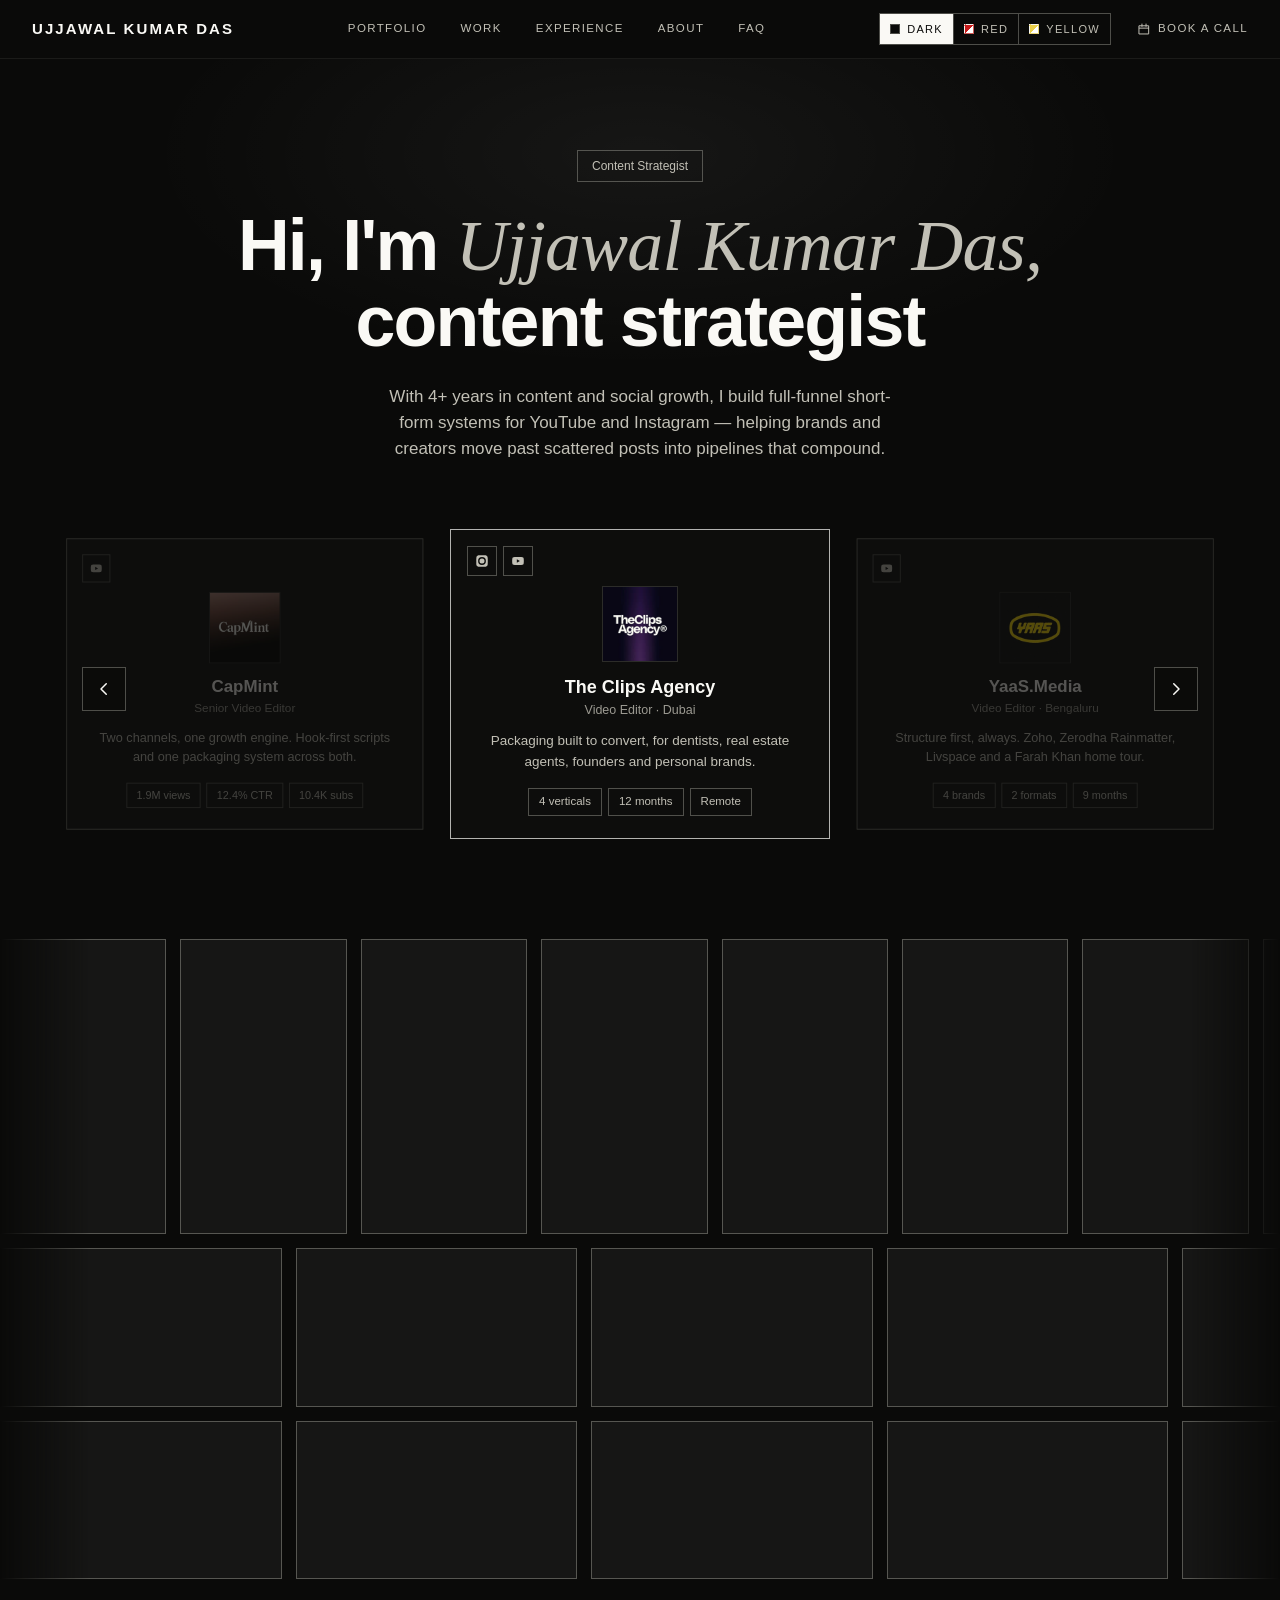
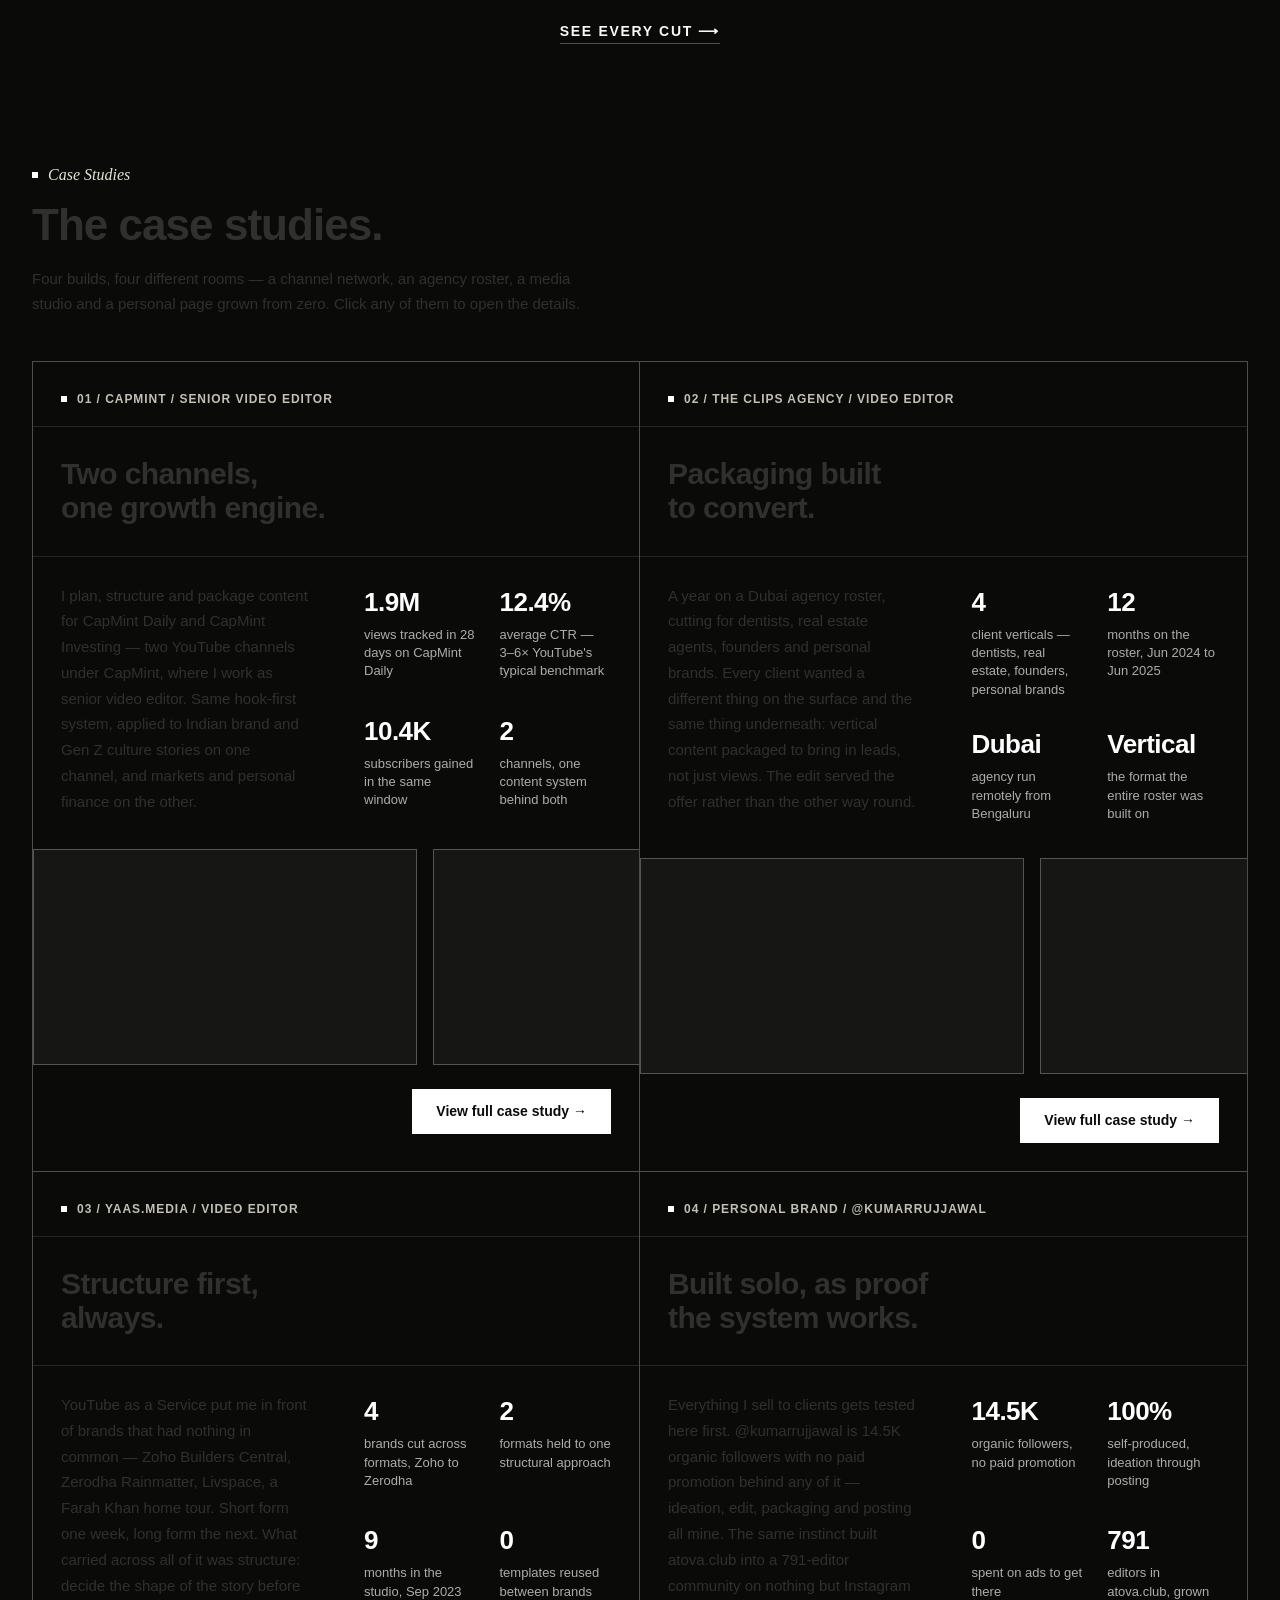
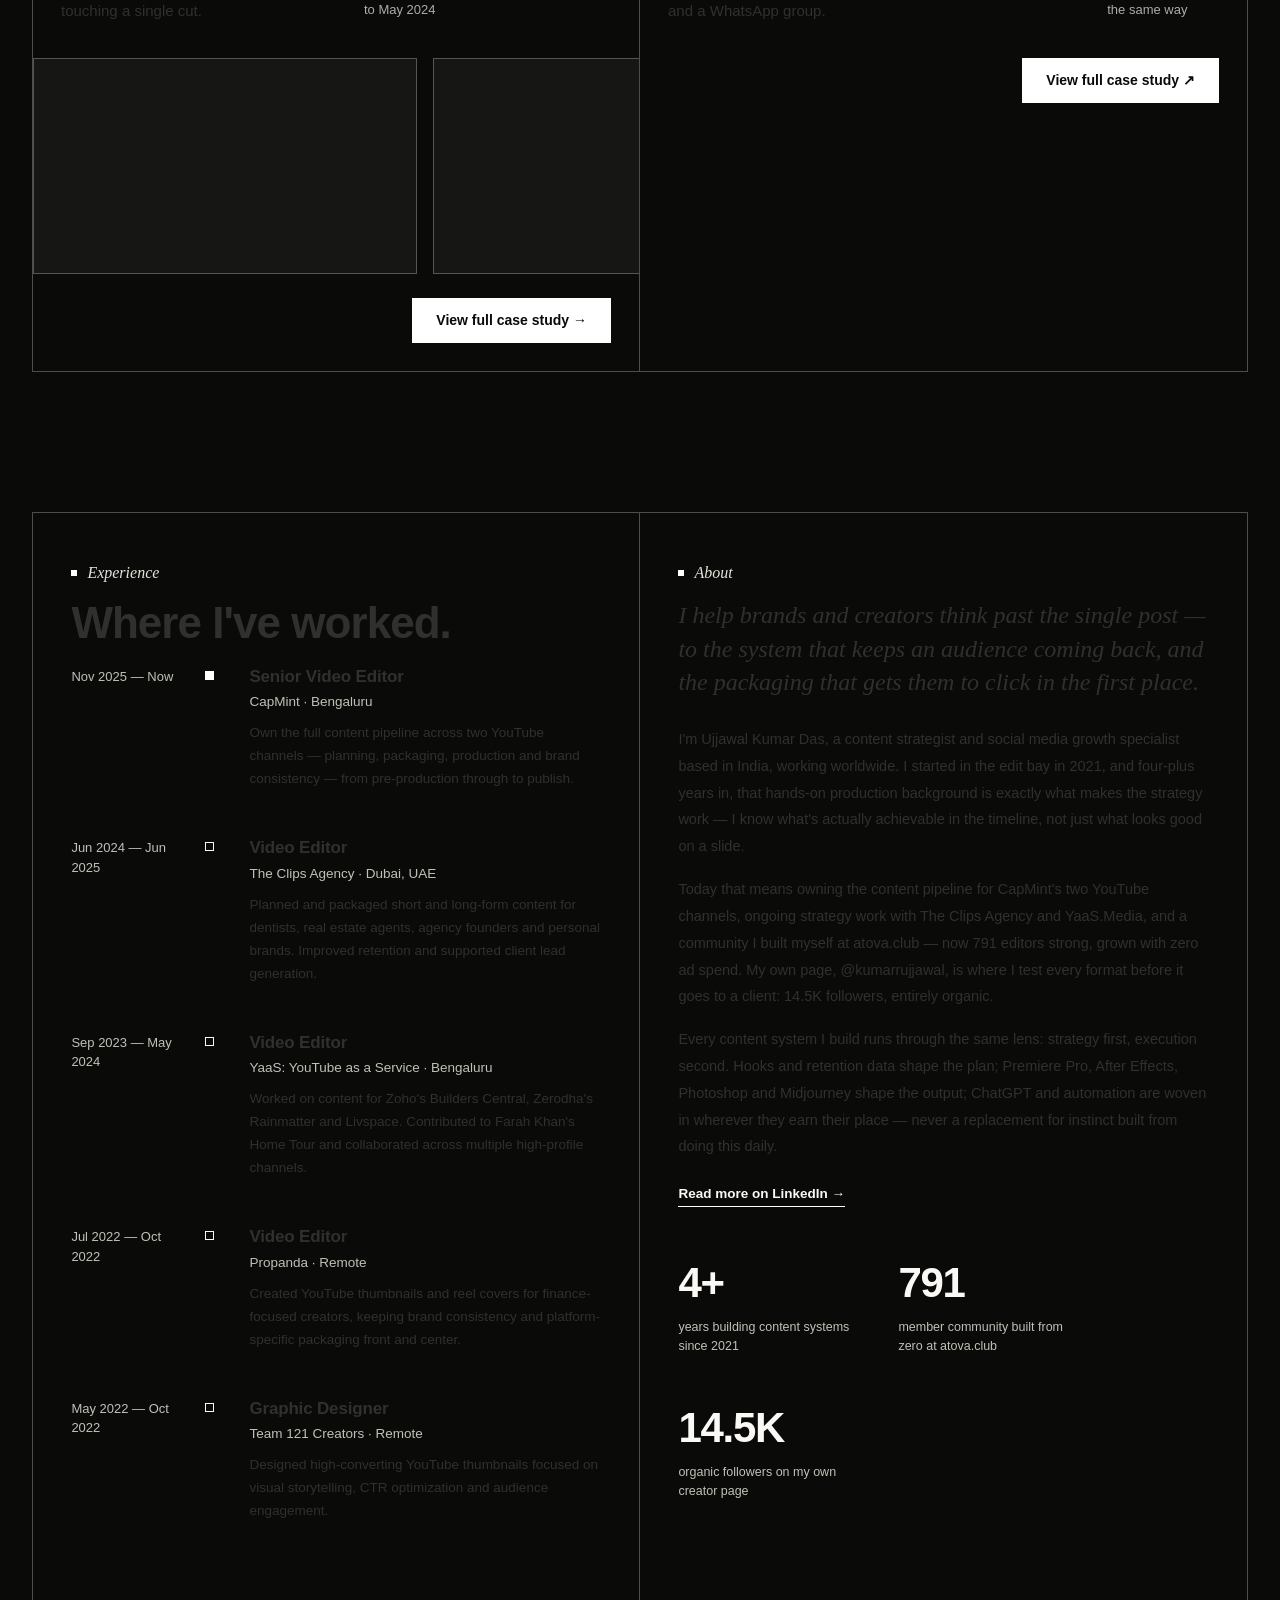
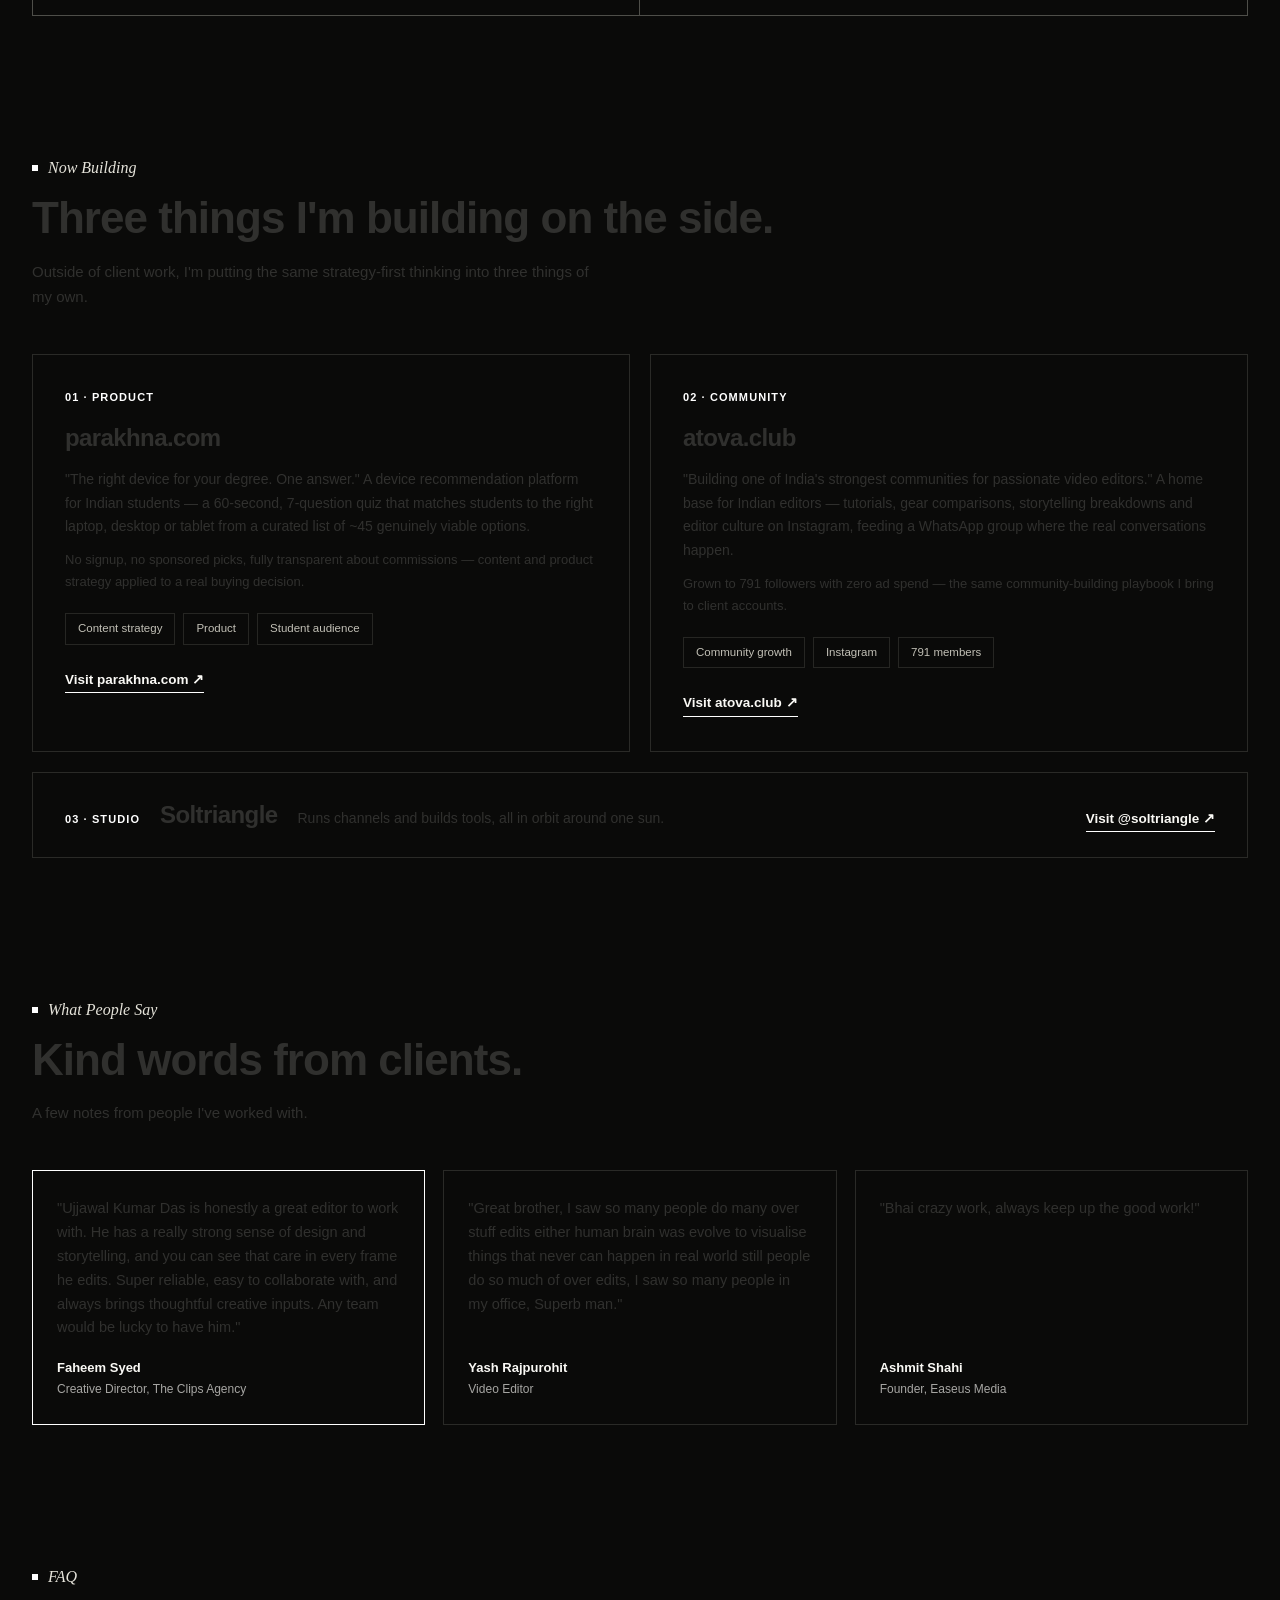
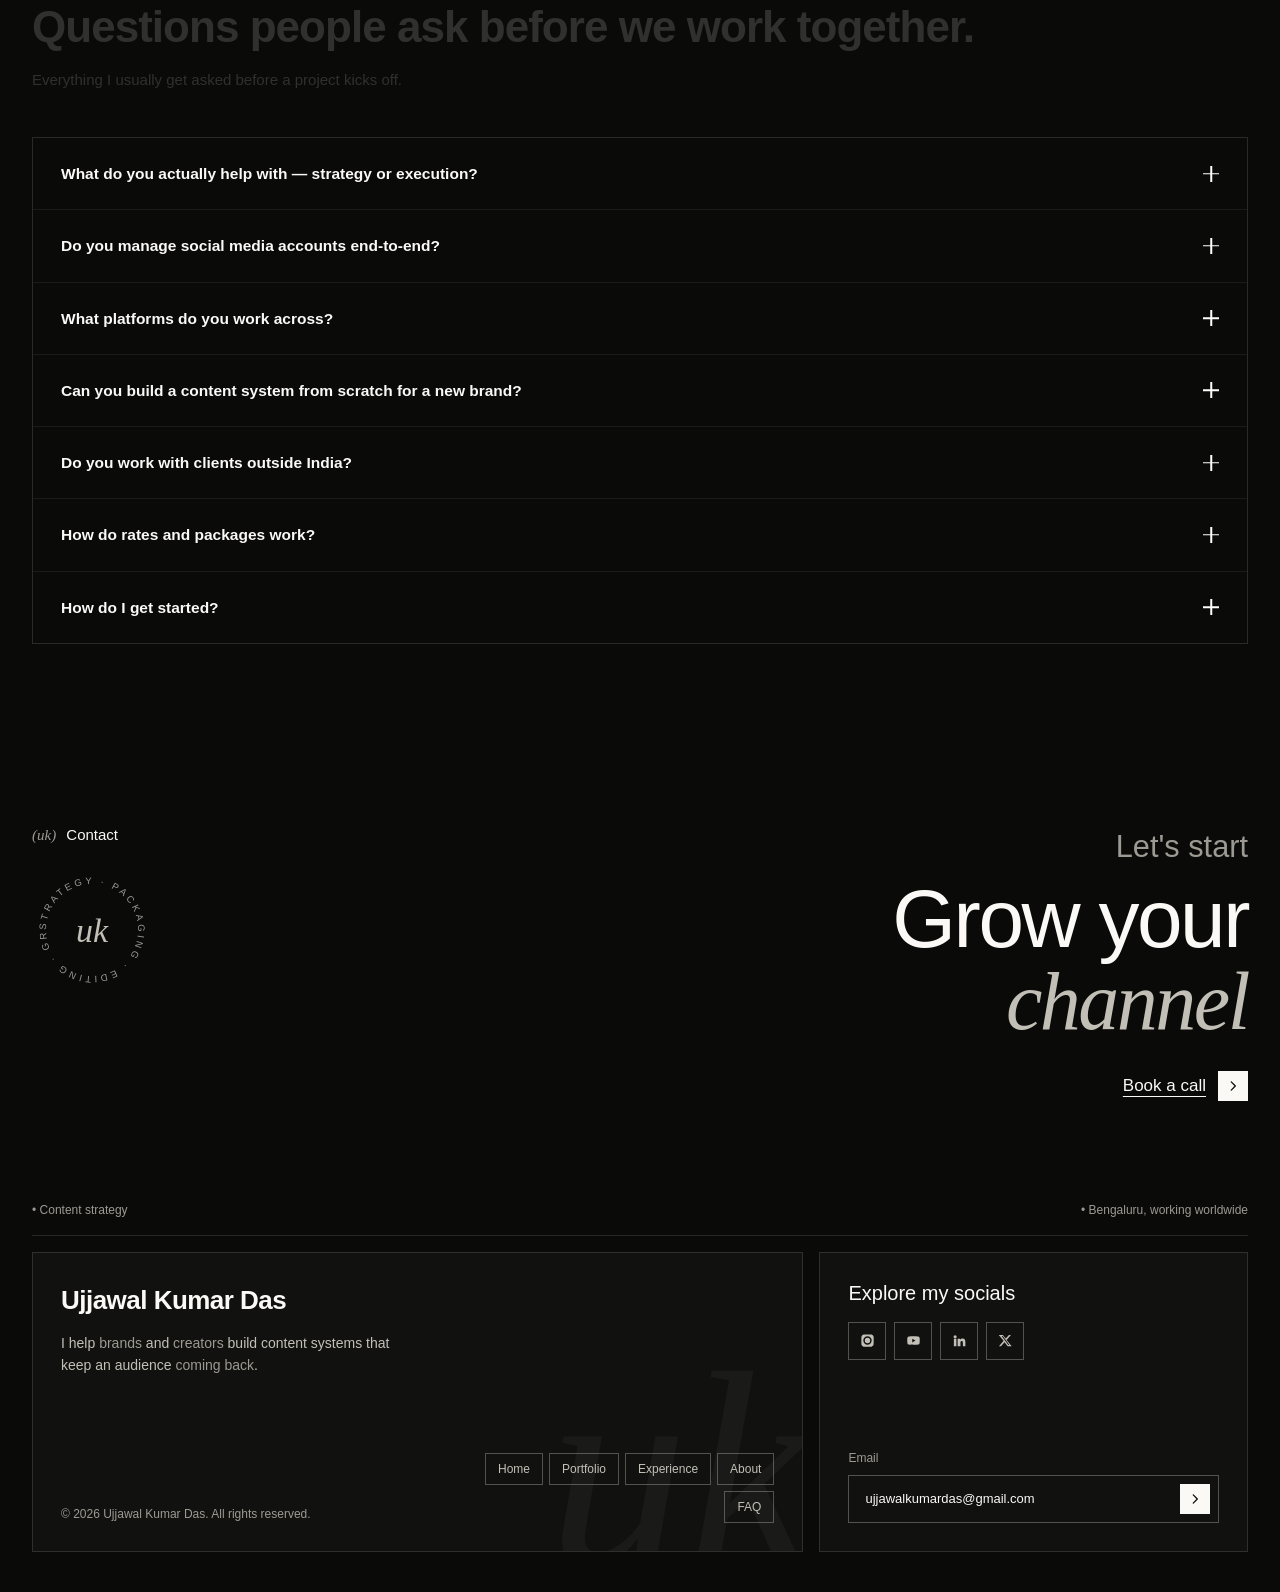
==== commit 18ad0b49: "Use white instead of blue for buttons and accents in the dark theme Co-Authored-By: Claude Opus 5.5 " ====
--- a/index.html
+++ b/index.html
@@ -5,7 +5,7 @@
 <meta name="viewport" content="width=device-width, initial-scale=1">
 <title>Ujjawal Kumar Das | Content Strategist</title>
 <meta name="description" content="Content Strategist building content systems that grow. 4+ years turning raw footage and scattered ideas into pipelines that compound.">
-<link rel="stylesheet" href="styles.css?v=38">
+<link rel="stylesheet" href="styles.css?v=39">
 <script>
   /* Apply the saved colour theme before first paint so the page never flashes */
   (function () {
@@ -689,6 +689,6 @@
   </div>
 </footer>
 
-<script src="script.js?v=38"></script>
+<script src="script.js?v=39"></script>
 </body>
 </html>
--- a/styles.css
+++ b/styles.css
@@ -11,8 +11,8 @@
 :root{
   /* Accent and layout tokens are theme-independent */
   /* "red" is the accent slot; it is amber now */
-  --red:#3A57BD;        /* accent: buttons, dots, highlights */
-  --red-bright:#4A69D4;
+  --red:#FFFFFF;        /* accent: buttons, dots, highlights */
+  --red-bright:#E5E3DA;
   /* display face — hero headline and every section heading */
   /* Apple's faces, from the visitor's own system: SF Pro on Apple devices,
      Helvetica Neue / Arial elsewhere (same fallback chain as apple.com) */
@@ -40,13 +40,13 @@
   --umber:#0A0A09;   /* page ground: near-black */
   --cream:#FAF9F5;   /* primary text */
   --cream-2:#C2C0B6; /* body text */
-  --amber:#3A57BD;   /* accent blue */
+  --amber:#FFFFFF;   /* accent: white */
   --ink-rgb:250,249,245;          /* text colour as r,g,b for translucent tints */
-  --on-accent:var(--cream);       /* text on accent-filled buttons */
+  --on-accent:#0A0A09;            /* text on accent-filled buttons */
   --accent-text:var(--red);       /* figures, tags and links drawn in the accent */
   --card-bg:#0d0d0c;              /* carousel cards */
   --panel-bg:#111110;             /* footer cards */
-  --glow:rgba(58,87,189,.10);     /* light behind the hero */
+  --glow:rgba(255,255,255,.05);   /* light behind the hero */
   --arrow-bg:rgba(10,10,9,.8);    /* carousel arrows */
 
   --bg:var(--umber);
